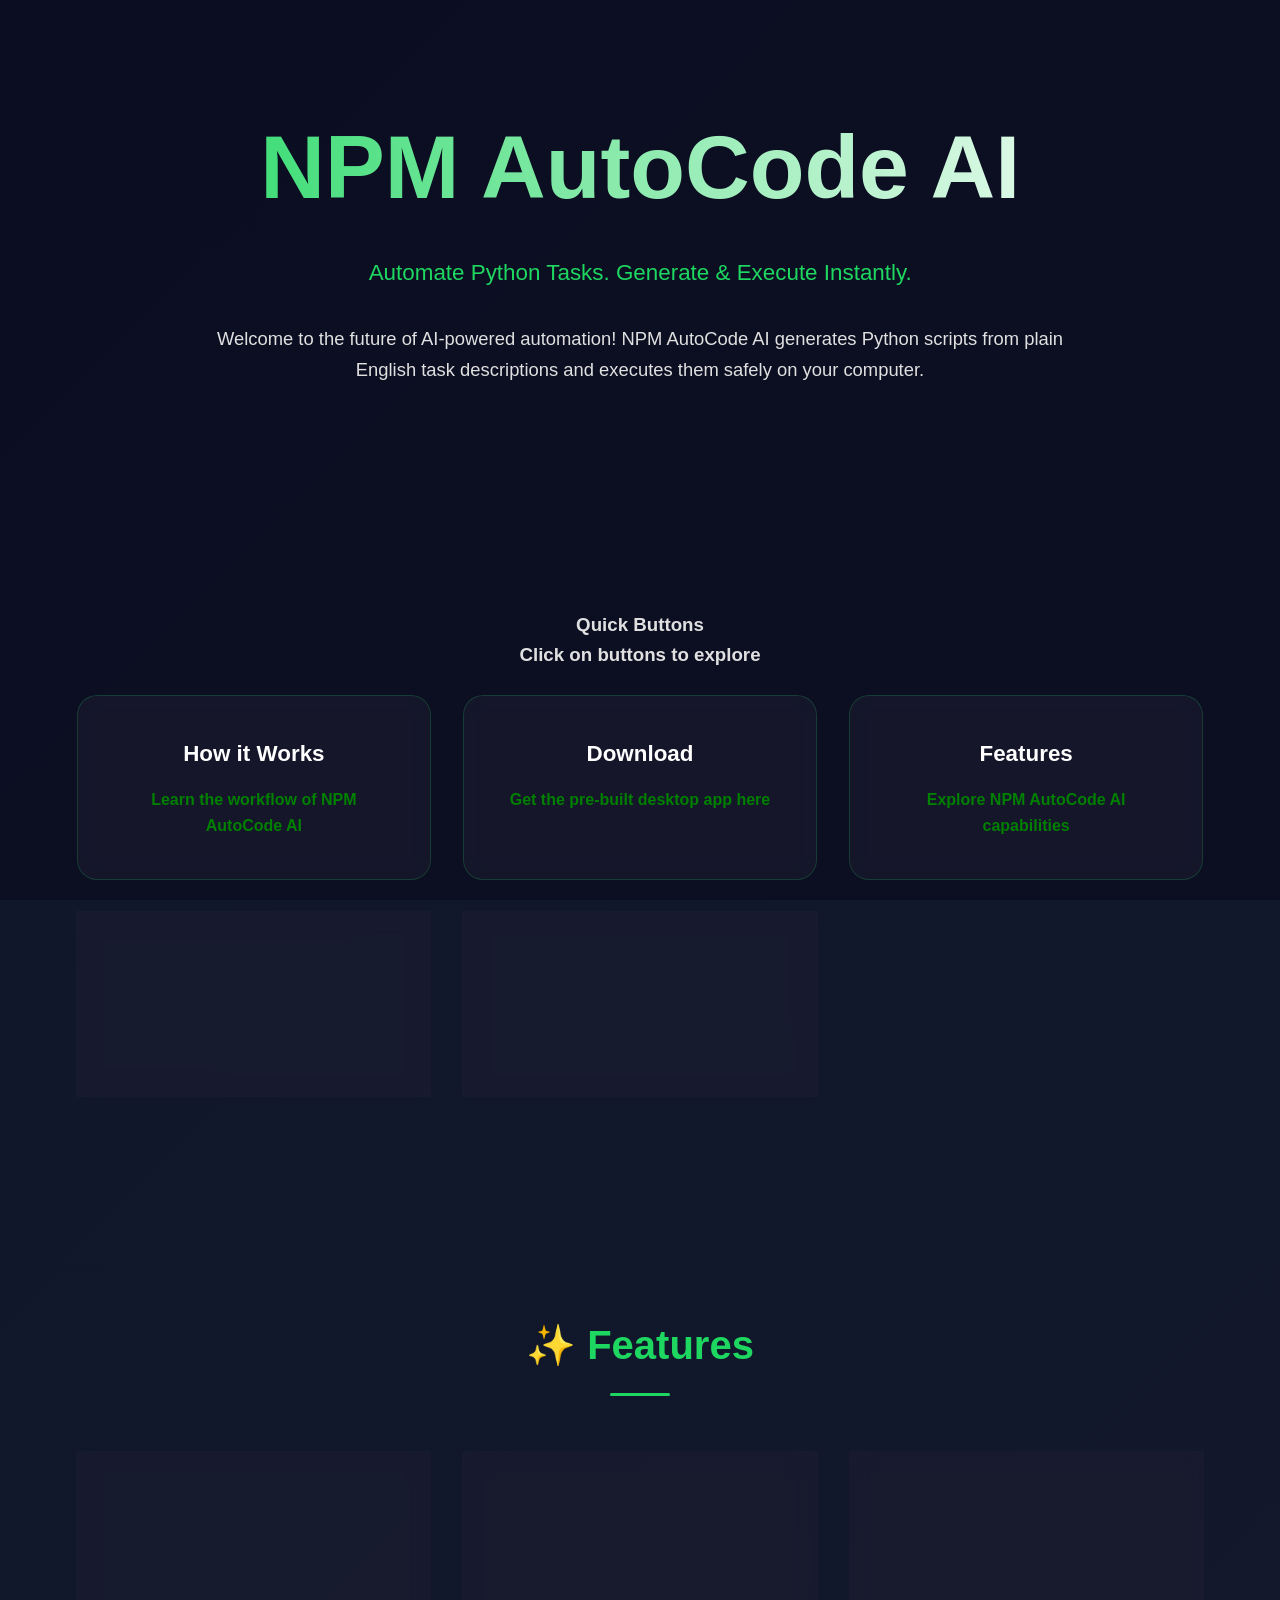
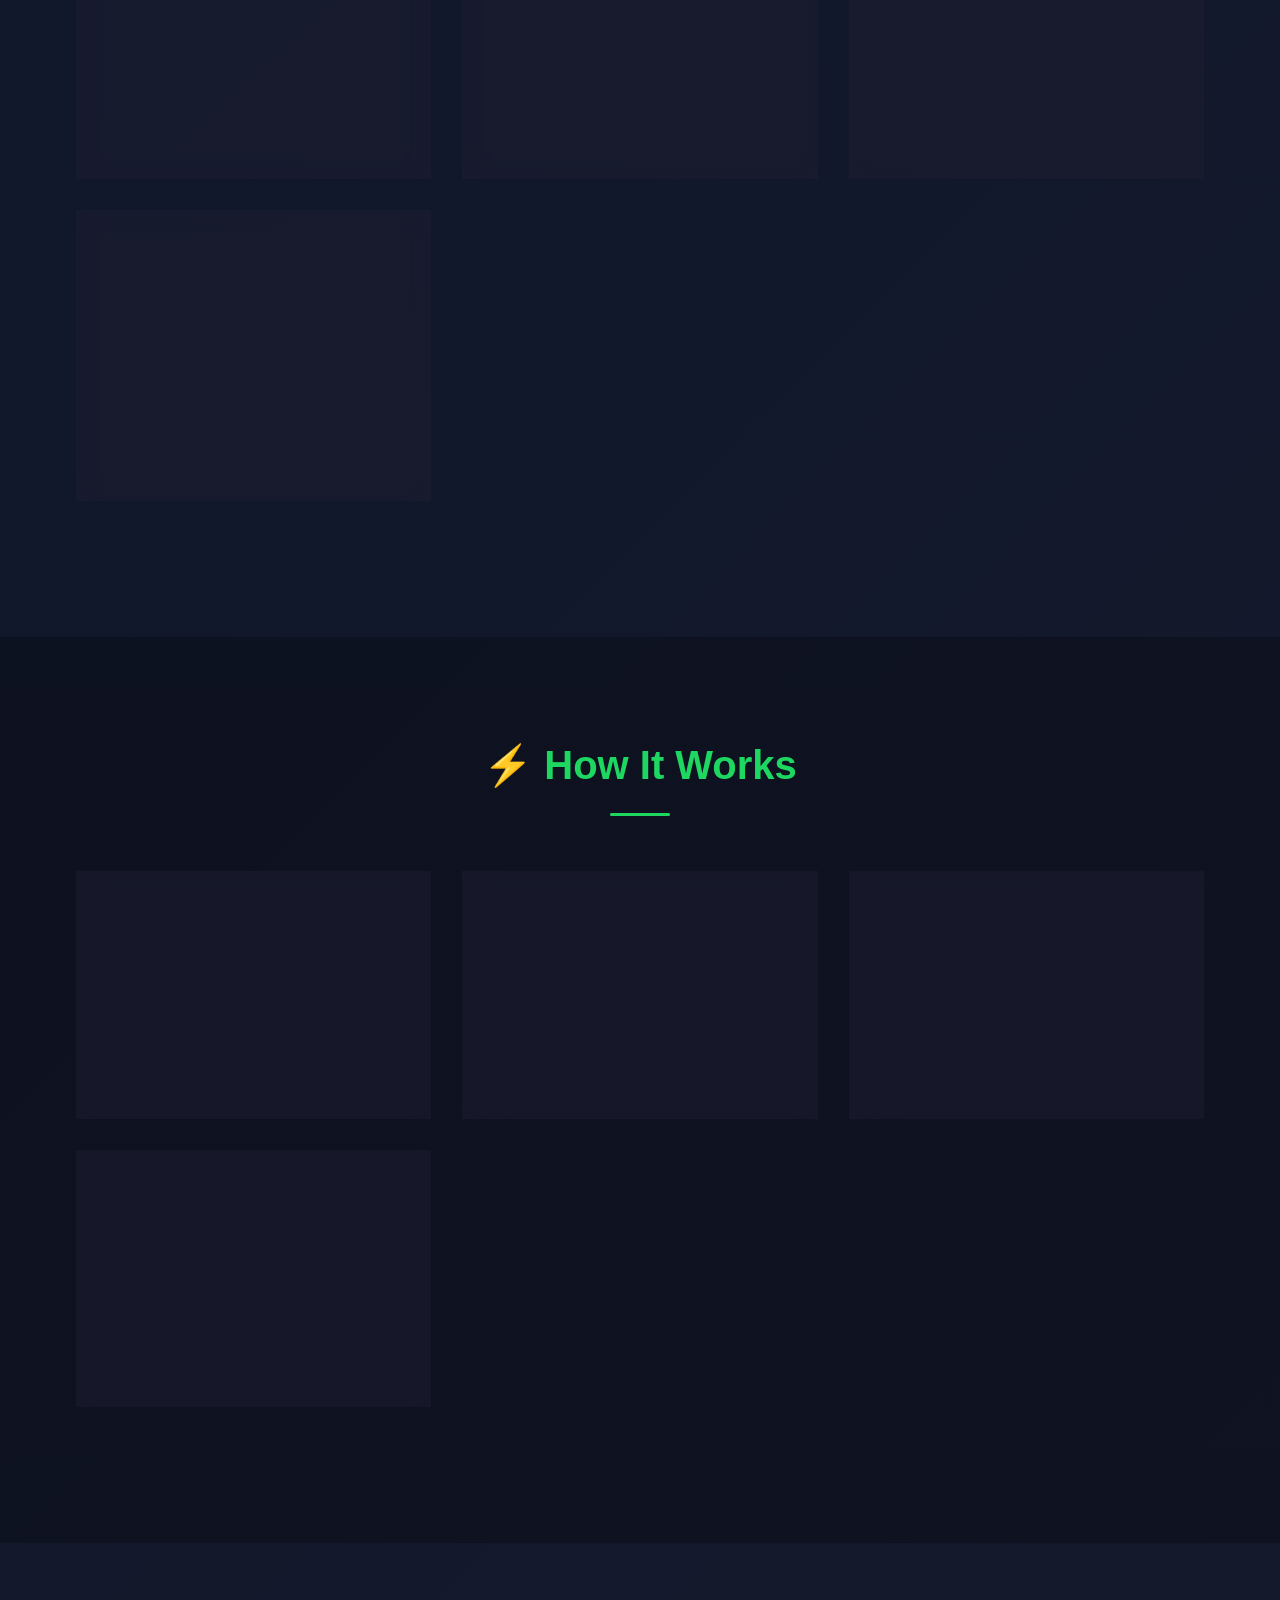
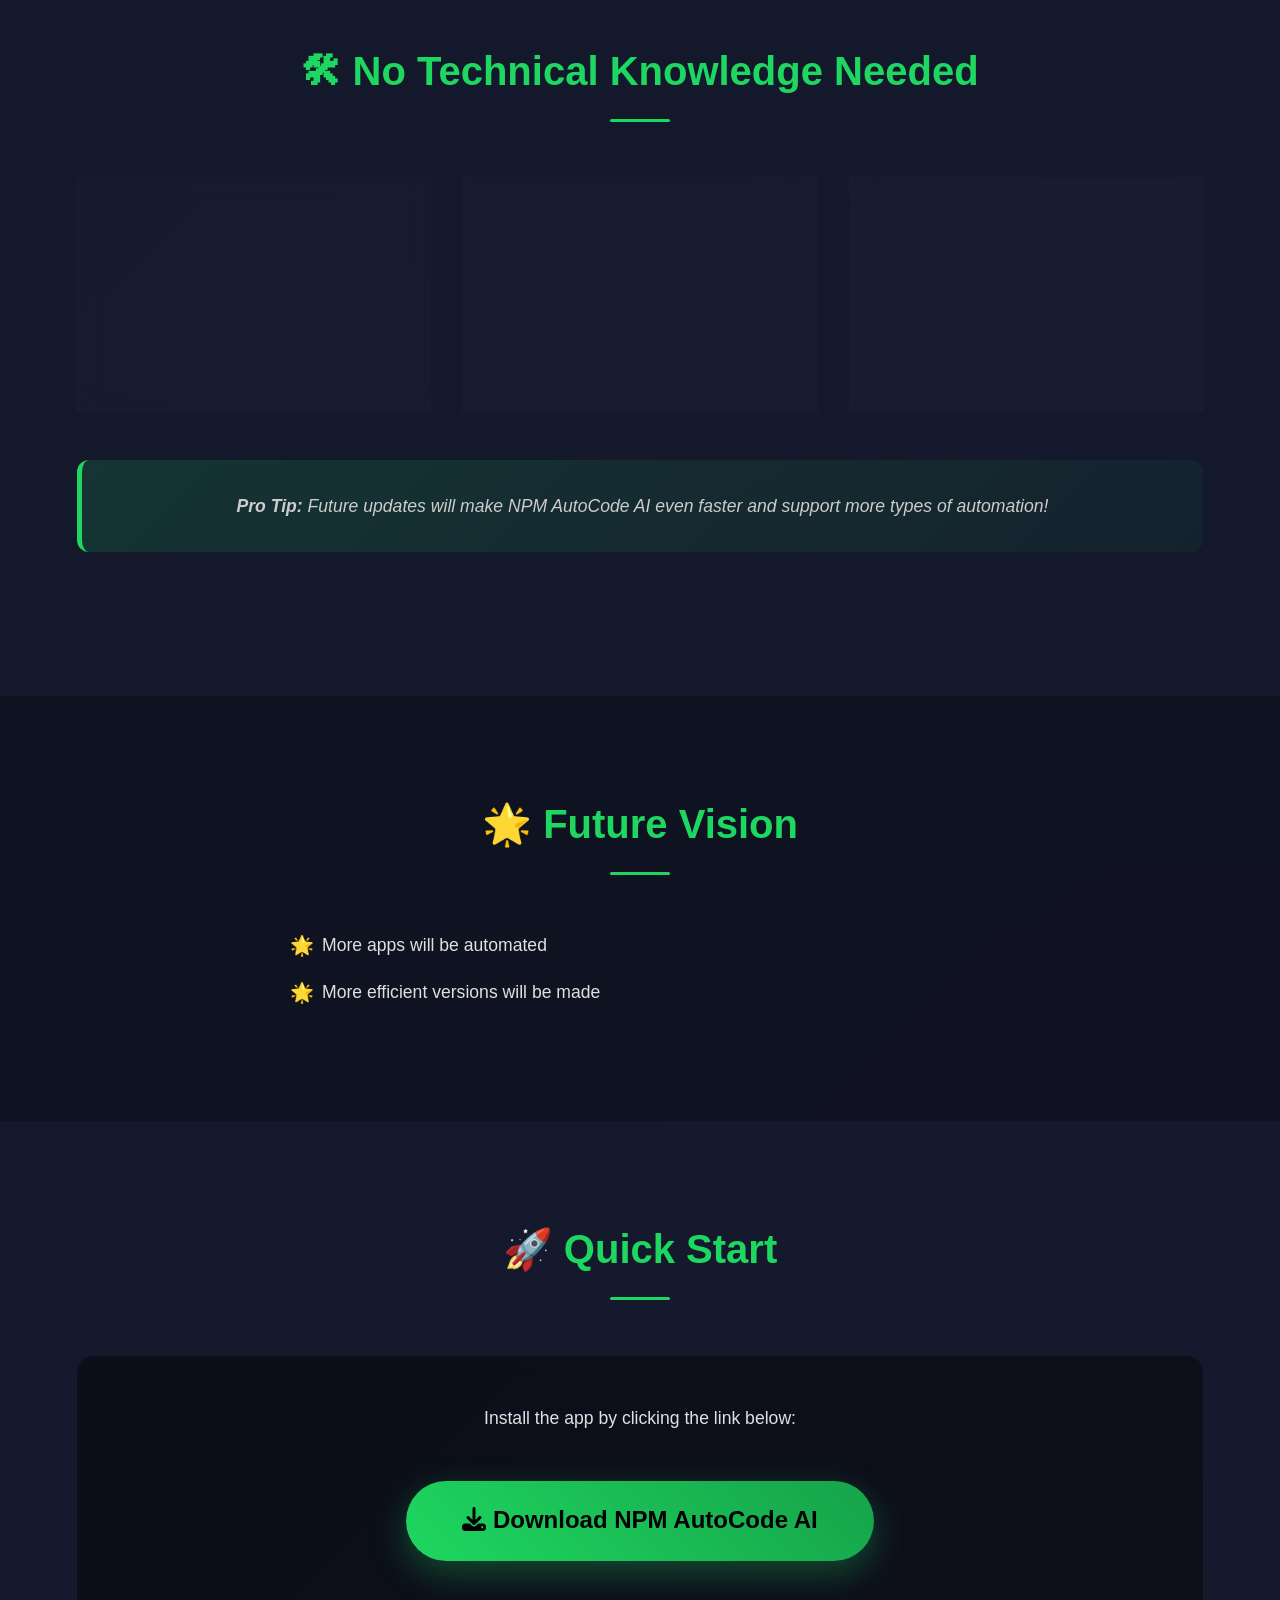
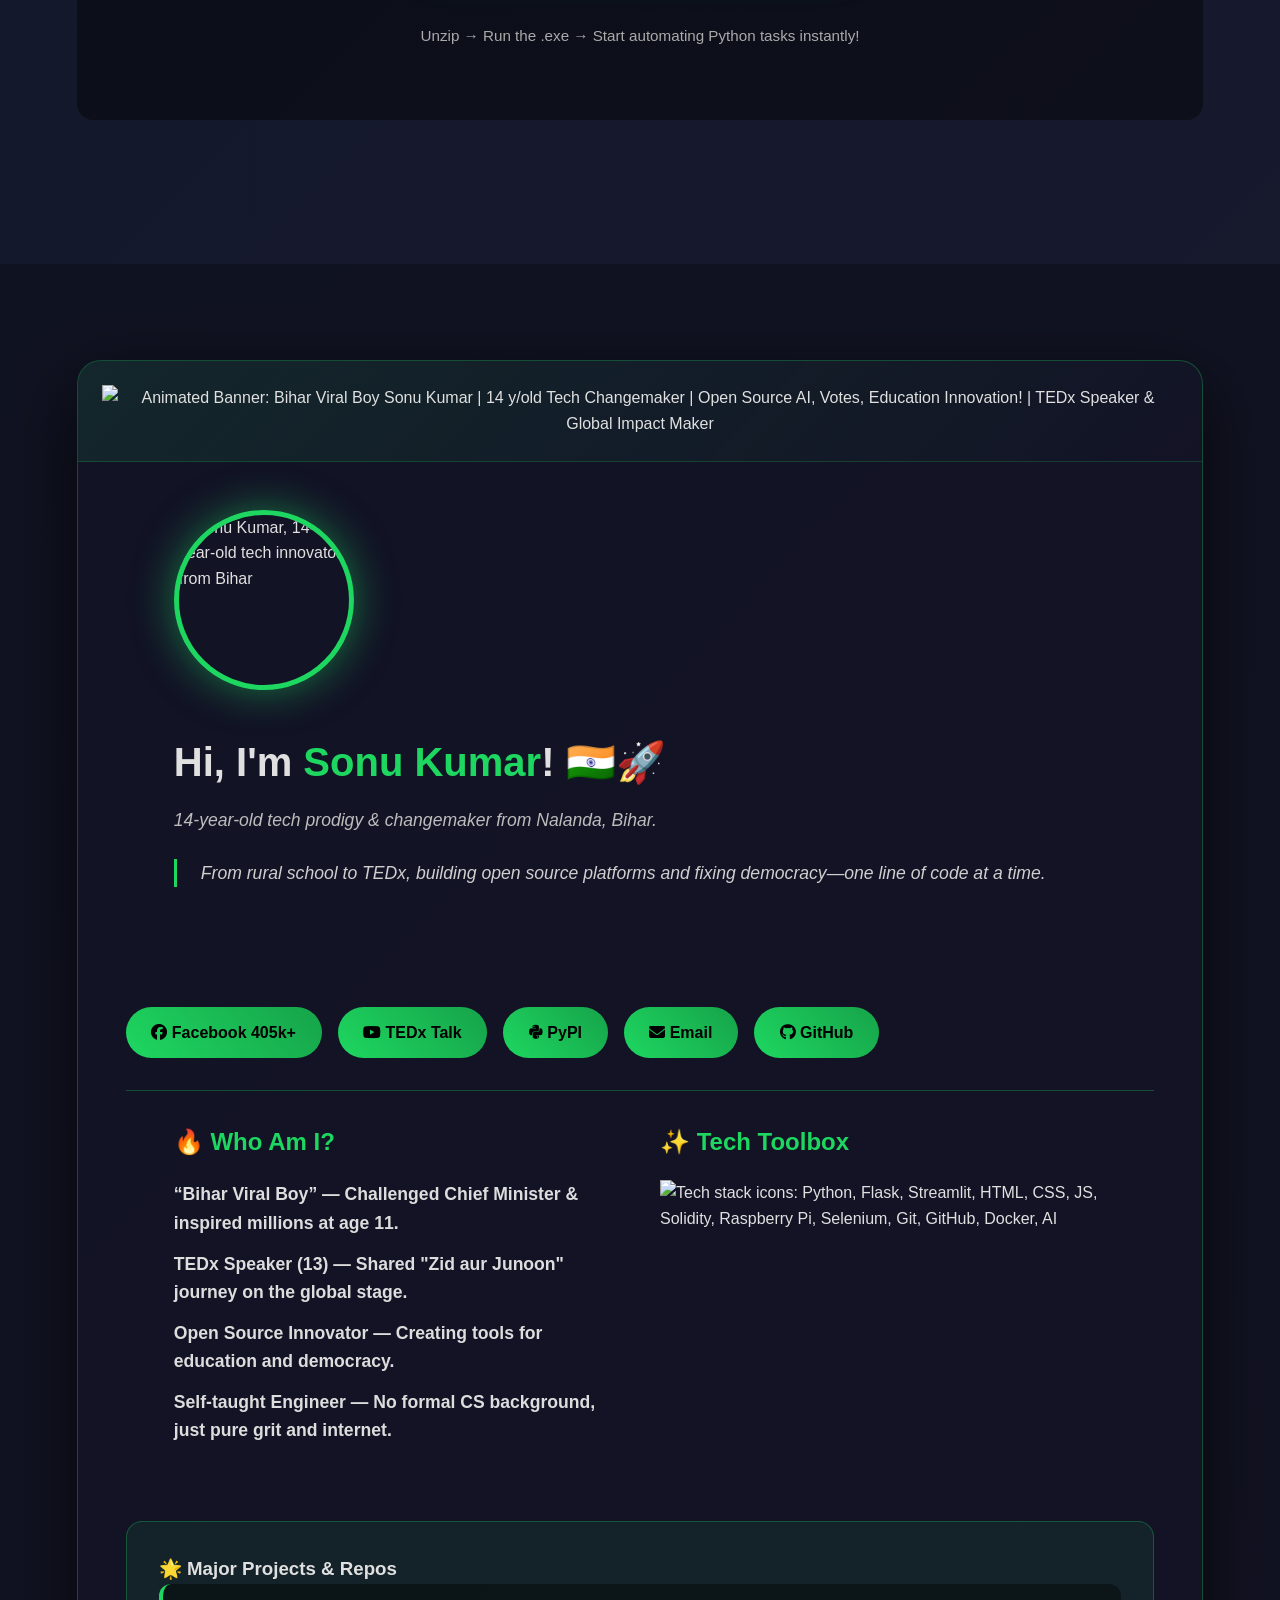
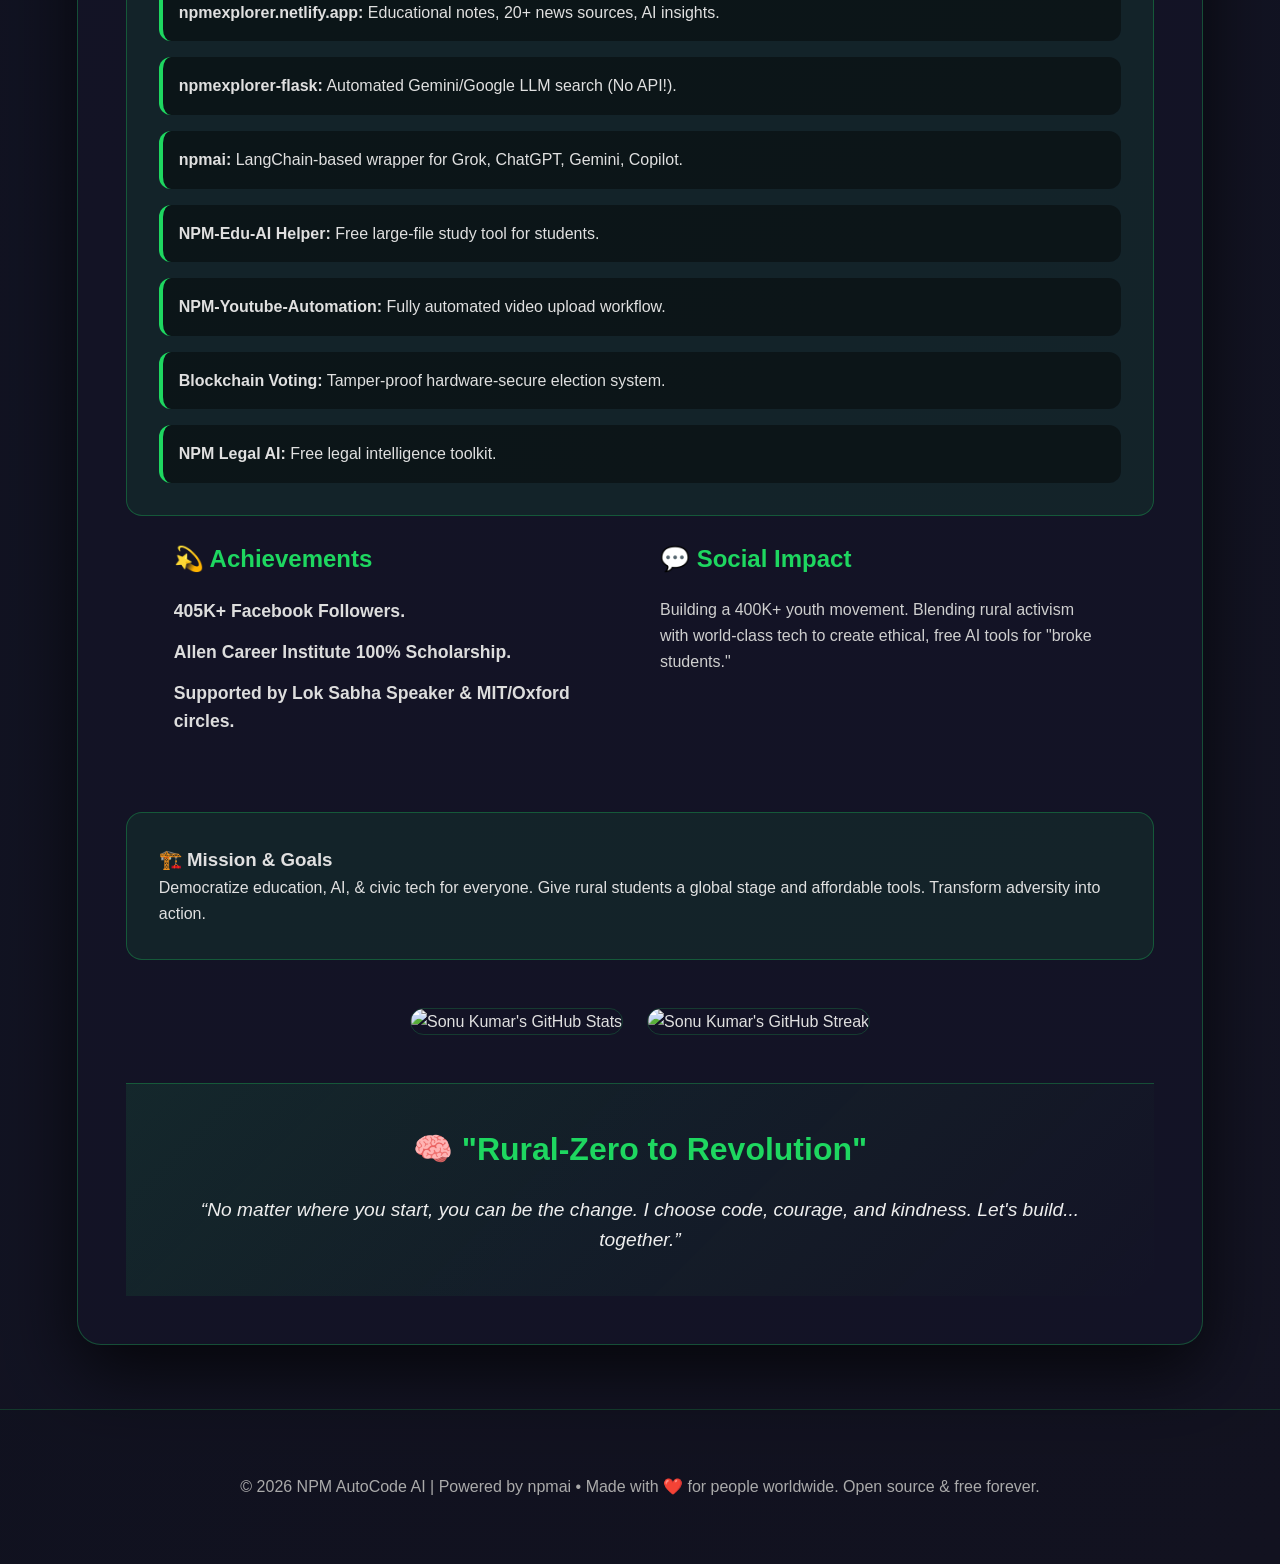
==== Docs/templates/NPM_AutoCode_AI.html @ e38049e7 "Create NPM_AutoCode_AI.html" ====
<!DOCTYPE html>
<html lang="en">
<head>
  <meta charset="UTF-8" />
  <meta name="viewport" content="width=device-width, initial-scale=1.0"/>
  <title>NPM AutoCode AI</title>
  <link rel="stylesheet" href="https://cdnjs.cloudflare.com/ajax/libs/font-awesome/6.5.0/css/all.min.css"/>
  <style>
    /* --- Same CSS as your previous file --- */
    * { margin:0; padding:0; box-sizing:border-box; }
    body {
      font-family: 'Poppins', 'Segoe UI', sans-serif;
      background: linear-gradient(135deg, #0f172a, #1a1a2e);
      color: #e0e0e0;
      min-height: 100vh;
      overflow-x: hidden;
      line-height: 1.6;
    }
    a { color:#1ed760; text-decoration:none; transition:0.3s; }
    a:hover { color:#ffffff; }

    #bg-video {
      position: fixed;
      inset: 0;
      width: 100%;
      height: 100%;
      object-fit: cover;
      z-index: -2;
    }
    #overlay {
      position: fixed;
      inset: 0;
      background: rgba(10, 10, 30, 0.65);
      z-index: -1;
    }
    .hero {
      padding: 6rem 6vw 5rem;
      text-align: center;
      position: relative;
    }
    .hero h1 {
      font-size: clamp(3rem, 7vw, 6rem);
      font-weight: 800;
      background: linear-gradient(90deg, #1ed760, #ffffff);
      -webkit-background-clip: text;
      -webkit-text-fill-color: transparent;
      animation: fadeInScale 1.2s ease forwards;
      margin-bottom: 1rem;
    }
    .motto { font-size: 1.4rem; color: #1ed760; font-weight: 500; animation: fadeInScale 1.5s ease forwards 0.2s; margin-bottom: 2rem; }
    .intro-text { font-size: 1.15rem; max-width: 900px; margin: 0 auto 3rem; text-align: center; line-height: 1.7; animation: fadeInScale 1.8s ease forwards 0.4s; opacity: 0; }
    @keyframes fadeInScale { from { opacity:0; transform:translateY(40px) scale(0.95); } to { opacity:1; transform:translateY(0) scale(1); } }
    section { padding: 6rem 6vw; }
    .alt-bg { background: rgba(0,0,0,0.25); }
    .section-title { text-align: center; font-size: 2.5rem; margin-bottom: 3.5rem; color: #1ed760; position: relative; }
    .section-title::after { content: ''; display: block; width: 60px; height: 3px; background: #1ed760; margin: 1rem auto; border-radius: 2px; }
    .features-grid, .steps-grid { display: grid; grid-template-columns: repeat(auto-fit, minmax(300px, 1fr)); gap: 2rem; margin-bottom: 2.5rem; }
    .card { background: rgba(30, 30, 50, 0.5); border: 1px solid rgba(30, 215, 96, 0.2); border-radius: 20px; padding: 2.5rem; transition: all 0.5s cubic-bezier(0.25, 0.46, 0.45, 0.94); backdrop-filter: blur(10px); position: relative; overflow: hidden; }
    .card::before { content: ''; position: absolute; top: 0; left: 0; right: 0; height: 4px; background: linear-gradient(90deg, transparent, #1ed760, transparent); transform: scaleX(0); transition: transform 0.5s ease; }
    .card:hover { transform: translateY(-15px) scale(1.02); box-shadow: 0 25px 60px rgba(30, 215, 96, 0.25); border-color: #1ed760; }
    .card:hover::before { transform: scaleX(1); }
    .card i { font-size: 3rem; color: #1ed760; margin-bottom: 1.2rem; display: block; }
    .card h3 { color: white; margin-bottom: 1rem; font-size: 1.4rem; }
    .card ul, .card ol { list-style: none; padding-left: 0; }
    .card li { margin-bottom: 0.8rem; position: relative; padding-left: 1.8rem; }
    .card li::before { content: "→"; position: absolute; left: 0; color: #1ed760; font-weight: bold; }
    .steps-grid .card ol { counter-reset: step-counter; }
    .steps-grid .card li { counter-increment: step-counter; }
    .steps-grid .card li::before { content: counter(step-counter) ". "; background: #1ed760; color: #000; width: 2rem; height: 2rem; border-radius: 50%; display: flex; align-items: center; justify-content: center; font-weight: bold; margin-right: 0.5rem; position: absolute; left: -0.5rem; }
    .pro-tip { background: linear-gradient(135deg, rgba(30, 215, 96, 0.15), rgba(30, 215, 96, 0.05)); border-left: 5px solid #1ed760; padding: 2rem; margin: 3rem 0; font-style: italic; border-radius: 12px; text-align: center; font-size: 1.1rem; }
    .future-vision { text-align: center; max-width: 1000px; margin: 0 auto; }
    .future-vision ul { list-style: none; padding: 0; text-align: left; max-width: 700px; margin: 0 auto; }
    .future-vision li { margin-bottom: 1.2rem; padding-left: 2rem; position: relative; font-size: 1.1rem; }
    .future-vision li::before { content: "🌟"; position: absolute; left: 0; font-size: 1.2rem; }
    .quick-start { background: rgba(0,0,0,0.4); border-radius: 16px; padding: 3rem; margin: 3rem 0; text-align: center; }
    .quick-start code { background: #1a1a1a; color: #1ed760; padding: 1.5rem; border-radius: 12px; display: block; overflow-x: auto; font-family: 'Courier New', monospace; margin: 2rem auto; max-width: 800px; text-align: left; border-left: 4px solid #1ed760; }
    .quick-start p { font-size: 1.1rem; margin-bottom: 1.5rem; }
    .download-cta { text-align: center; margin: 5rem 0; padding: 4rem 2rem; background: linear-gradient(135deg, rgba(30, 215, 96, 0.1), rgba(30, 215, 96, 0.05)); border-radius: 20px; border: 2px dashed #1ed760; }
    .big-btn { display: inline-block; background: linear-gradient(45deg, #1ed760, #16a34a); color: #000; font-size: 1.5rem; font-weight: bold; padding: 1.3rem 3.5rem; border-radius: 50px; transition: all 0.4s ease; box-shadow: 0 12px 35px rgba(30, 215, 96, 0.3); margin: 1.5rem 0; position: relative; overflow: hidden; }
    .big-btn::before { content: ''; position: absolute; top: 0; left: -100%; width: 100%; height: 100%; background: linear-gradient(90deg, transparent, rgba(255,255,255,0.3), transparent); transition: left 0.5s; }
    .big-btn:hover::before { left: 100%; }
    .big-btn:hover { transform: translateY(-3px) scale(1.05); box-shadow: 0 18px 45px rgba(30, 215, 96, 0.4); }
    .profile-section { padding: 6rem 6vw 4rem; }
    .profile-container { max-width: 1200px; margin: 0 auto; background: rgba(20, 20, 40, 0.6); border: 1px solid rgba(30, 215, 96, 0.3); border-radius: 24px; overflow: hidden; box-shadow: 0 25px 70px rgba(0,0,0,0.7); transition: all 0.4s ease; }
    .profile-container:hover { border-color: #1ed760; transform: translateY(-5px); }
    .profile-banner { background: linear-gradient(135deg, rgba(30, 215, 96, 0.1), transparent); padding: 1.5rem; text-align: center; border-bottom: 1px solid rgba(30, 215, 96, 0.2); }
    .profile-header { display: flex; align-items: flex-start; gap: 2.5rem; padding: 3rem; flex-wrap: wrap; }
    .profile-img { width: 180px; height: 180px; border-radius: 50%; object-fit: cover; border: 5px solid #1ed760; box-shadow: 0 0 40px rgba(30,215,96,0.5); flex-shrink: 0; animation: float 3s ease-in-out infinite; }
    @keyframes float { 0%, 100% { transform: translateY(0); } 50% { transform: translateY(-10px); } }
    .profile-intro h2 { font-size: 2.5rem; margin-bottom: 0.8rem; }
    .highlight { color: #1ed760; }
    .tagline { color:#bdbdbd; font-style:italic; margin-bottom:1rem; font-size: 1.1rem; }
    .social-badges { display: flex; gap: 1rem; flex-wrap: wrap; margin: 2rem 0; }
    .social-badges a { background: linear-gradient(45deg, #1ed760, #16a34a); color: #000; padding: 0.8rem 1.6rem; border-radius: 50px; font-weight: 600; font-size: 1rem; transition: transform 0.3s; }
    .social-badges a:hover { transform: scale(1.05); }
    .divider { border:0; border-top:1px solid rgba(30,215,96,0.3); margin:2rem 0; }
    .profile-details { display: grid; grid-template-columns: repeat(auto-fit, minmax(350px, 1fr)); gap: 2.5rem; padding: 0 3rem 2.5rem; }
    .detail-box h3 { color: #1ed760; margin-bottom: 1.2rem; font-size: 1.5rem; }
    .detail-box h4 { font-size: 1.1rem; color: #ddd; margin-bottom: 0.8rem; font-weight: 600; }
    .detail-box p { color: #cfcfcf; margin-bottom: 1.2rem; }
    .full-width-box { grid-column: 1 / -1; background: rgba(30, 215, 96, 0.08); padding: 2rem; border-radius: 16px; margin: 1.5rem 0; border: 1px solid rgba(30, 215, 96, 0.3); }
    .repo-list { display: grid; gap: 1rem; }
    .repo-item { padding: 1rem; background: rgba(0,0,0,0.4); border-radius: 12px; font-size: 1rem; border-left: 4px solid #1ed760; transition: background 0.3s; }
    .repo-item:hover { background: rgba(30, 215, 96, 0.1); }
    .stats-container { display: flex; gap: 1.5rem; flex-wrap: wrap; justify-content: center; margin: 3rem 0; }
    .stats-container img { max-width: 48%; height: auto; border-radius: 16px; border: 1px solid rgba(30, 215, 96, 0.2); }
    .mantra-box { text-align: center; padding: 2.5rem; border-top: 1px solid rgba(30, 215, 96, 0.3); background: linear-gradient(135deg, rgba(30, 215, 96, 0.1), transparent); }
    .mantra-box h2 { color: #1ed760; margin-bottom: 1.2rem; font-size: 2rem; }
    .mantra-box p { font-size: 1.2rem; color: #eee; font-style: italic; max-width: 900px; margin: 0 auto; line-height: 1.6; }
    blockquote { font-style: italic; color: #ccc; border-left: 4px solid #1ed760; padding-left: 2rem; margin: 2.5rem 0; font-size: 1.1rem; }
    footer { text-align: center; padding: 4rem 1rem; color: #aaa; font-size: 1rem; border-top: 1px solid rgba(30, 215, 96, 0.2); background: rgba(0,0,0,0.3); }
    @media (max-width: 900px) { section { padding: 4rem 4vw; } .profile-details { grid-template-columns: 1fr; } .profile-header { justify-content: center; text-align: center; flex-direction: column; } .stats-container img { max-width: 100%; } .features-grid, .steps-grid { grid-template-columns: 1fr; } }
    @media (max-width: 600px) { .hero { padding: 4rem 3vw 3rem; } .quick-start { padding: 2rem 1rem; } .profile-header { padding: 2rem 1rem; } }
  </style>
</head>
<body>

  <!-- Background Video -->
  <video autoplay muted loop playsinline id="bg-video" aria-hidden="true">
    <source src="https://npmexplorer.netlify.app/NPM%20ai%20backgrond%20video.mp4" type="video/mp4">
  </video>
  <div id="overlay" aria-hidden="true"></div>

  <!-- Hero -->
  <section class="hero" style="margin-bottom:0px;">
    <h1>NPM AutoCode AI</h1>
    <div class="motto">Automate Python Tasks. Generate & Execute Instantly.</div>
    <p class="intro-text">Welcome to the future of AI-powered automation! NPM AutoCode AI generates Python scripts from plain English task descriptions and executes them safely on your computer.</p>
  </section>

  <section class="hero" style="margin-top:0px; margin-bottom:0px;">
   <h3 style="margin-bottom:25px;">Quick Buttons <p> Click on buttons to explore</p></h3>
   <div class="features-grid">
    <div class="card">
    <a href="#How"><h3>How it Works</h3></a>
    <h4 style="color:green;">Learn the workflow of NPM AutoCode AI</h4>
    </div>
    <div class="card">
    <a href="#Download"><h3>Download</h3></a>
    <h4 style="color:green;">Get the pre-built desktop app here</h4>
    </div>
    <div class="card">
    <a href="#Features"><h3>Features</h3></a>
    <h4 style="color:green;">Explore NPM AutoCode AI capabilities</h4>
    </div>
    <div class="card">
    <a href="#Developer"><h3>Developer</h3></a>
    <h4 style="color:green;">About Sonu Kumar, the creator</h4>
    </div>
    <div class="card">
    <a href="#Knowledge"><h3>Knowledge<h3></a>
    <h4 style="color:green;">Understand project overview and technical details</h4>
    </div>
  </section>

  <!-- Features -->
  <section>
    <div id="Features">
    <h2 class="section-title">✨ Features</h2>
    <div class="features-grid">
      <div class="card">
        <i class="fas fa-brain"></i>
        <h3>Natural Language Code Generation</h3>
        <ul>
          <li>Describe your task in plain English and get ready-to-run Python scripts.</li>
        </ul>
      </div>
      <div class="card">
        <i class="fas fa-shield"></i>
        <h3>Safe Code Execution</h3>
        <ul>
          <li>Runs generated scripts in an isolated local environment for safety.</li>
        </ul>
      </div>
      <div class="card">
        <i class="fas fa-spinner"></i>
        <h3>Real-Time Logs & Progress</h3>
        <ul>
          <li>Step-by-step execution updates and visual progress bar.</li>
        </ul>
      </div>
      <div class="card">
        <i class="fas fa-cogs"></i>
        <h3>Custom AI Backend</h3>
        <ul>
          <li>Powered by NPMAI ecosystem and Ollama-wrapped LLMs, no local AI setup needed.</li>
        </ul>
      </div>
    </div>
    </div>
  </section>

  <!-- How It Works -->
  <section class="alt-bg">
    <div id="How">
    <h2 class="section-title">⚡ How It Works</h2>
    <div class="features-grid steps-grid">
      <div class="card">
        <h3>1. Describe your task in natural language.</h3>
        <p>Type what you want automated using plain English in the GUI input field.</p>
      </div>
      <div class="card">
        <h3>2. AI generates Python code automatically.</h3>
        <p>NPMAI analyzes your description and returns clean, ready-to-run Python scripts.</p>
      </div>
      <div class="card">
        <h3>3. Execute code safely on your local machine.</h3>
        <p>The code runs in an isolated namespace while logging progress in real-time.</p>
      </div>
      <div class="card">
        <h3>4. Monitor and reuse code modules as needed.</h3>
        <p>Generated scripts can be reused or customized for other tasks.</p>
      </div>
    </div>
    </div>
  </section>

  <!-- No Technical Knowledge Needed -->
  <section>
    <div id="Knowledge">
    <h2 class="section-title">🛠 No Technical Knowledge Needed</h2>
    <div class="features-grid">
      <div class="card">
        <h3>Simple GUI Interface</h3>
        <ul>
          <li>One-click automation without coding experience.</li>
        </ul>
      </div>
      <div class="card">
        <h3>Fully Automated Execution</h3>
        <ul>
          <li>Describe tasks and watch them execute instantly.</li>
        </ul>
      </div>
      <div class="card">
        <h3>Integrated AI Backend</h3>
        <ul>
          <li>No manual LLM setup — everything handled internally.</li>
        </ul>
      </div>
    </div>
    <blockquote class="pro-tip">
      <strong>Pro Tip:</strong> Future updates will make NPM AutoCode AI even faster and support more types of automation!
    </blockquote>
   </div>
  </section>

  <!-- Future Vision -->
  <section class="alt-bg">
   <div id="Future">
    <h2 class="section-title">🌟 Future Vision</h2>
    <div class="future-vision">
      <ul>
        <li>More apps will be automated</li>
        <li>More efficient versions will be made</li>
      </ul>
    </div>
    </div>
  </section>

  <!-- Quick Start -->
  <section>
   <div id="Download">
    <h2 class="section-title">🚀 Quick Start</h2>
    <div class="quick-start">
      <p>Install the app by clicking the link below:</p>
      <a href="https://github.com/sonuramashishnpm/NPM-AutoCode-AI/releases/download/v2.0/NPM_AutoCode_AI.zip" class="big-btn" download>
        <i class="fas fa-download"></i> Download NPM AutoCode AI
      </a>
      <p style="margin-top:2rem; color:#aaa; font-size:0.95rem;">
        Unzip → Run the .exe → Start automating Python tasks instantly!
      </p>
    </div>
   </div>
  </section>

  <!-- Profile Section: Keep Same as Original -->
  <section class="profile-section alt-bg">
    <div id="Developer">
          <div class="profile-container">
      <div class="profile-banner">
        <img src="https://readme-typing-svg.herokuapp.com?font=Fira+Code&size=25&duration=4000&pause=1000&color=FE278B&center=true&vCenter=true&width=700&lines=%F0%9F%87%A7%F0%9F%87%AE+Bihar+Viral+Boy+Sonu+Kumar+%E2%9C%A8;14+y%2Fold+Tech+Changemaker+%F0%9F%94%A5;Open+Source+AI%2C+Votes%2C+Education+Innovation!;TEDx+Speaker+%26+Global+Impact+Maker!" alt="Animated Banner: Bihar Viral Boy Sonu Kumar | 14 y/old Tech Changemaker | Open Source AI, Votes, Education Innovation! | TEDx Speaker & Global Impact Maker" loading="lazy">
      </div>
      <div style="padding: 0 3rem 3rem;">
        <div class="profile-header">
          <img src="https://i.ibb.co/rGJ6bGHc/Sonu2.jpg" alt="Sonu Kumar, 14-year-old tech innovator from Bihar" class="profile-img" loading="lazy">
          <div class="profile-intro">
            <h2>Hi, I'm <span class="highlight">Sonu Kumar</span>! 🇮🇳🚀</h2>
            <p class="tagline">14-year-old tech prodigy & changemaker from Nalanda, Bihar.</p>
            <blockquote style="color:#cfcfcf; border-left:3px solid #1ed760; padding-left:1.5rem; font-style:italic; margin-top:1.5rem;">
              From rural school to TEDx, building open source platforms and fixing democracy—one line of code at a time.
            </blockquote>
          </div>
        </div>

        <div class="social-badges">
          <a href="https://facebook.com/share/19dvhX1mH7/" target="_blank" rel="noopener"><i class="fab fa-facebook"></i> Facebook 405k+</a>
          <a href="https://youtu.be/qWTkKsegx9c" target="_blank" rel="noopener"><i class="fab fa-youtube"></i> TEDx Talk</a>
          <a href="https://pypi.org/project/npmai" target="_blank" rel="noopener"><i class="fab fa-python"></i> PyPI</a>
          <a href="mailto:sonu.kr.nalanda@gmail.com"><i class="fas fa-envelope"></i> Email</a>
          <a href="https://github.com/sonuramashishnpm" target="_blank" rel="noopener"><i class="fab fa-github"></i> GitHub</a>
        </div>

        <hr class="divider">

        <div class="profile-details">
          <div class="detail-box">
            <h3>🔥 Who Am I?</h3>
            <h4><strong>“Bihar Viral Boy”</strong> — Challenged Chief Minister & inspired millions at age 11.</h4>
            <h4><strong>TEDx Speaker (13)</strong> — Shared "Zid aur Junoon" journey on the global stage.</h4>
            <h4><strong>Open Source Innovator</strong> — Creating tools for education and democracy.</h4>
            <h4><strong>Self-taught Engineer</strong> — No formal CS background, just pure grit and internet.</h4>
          </div>

          <div class="detail-box">
            <h3>✨ Tech Toolbox</h3>
            <img src="https://skillicons.dev/icons?i=python,flask,streamlit,html,css,js,solidity,raspberrypi,selenium,git,github,docker,ai" alt="Tech stack icons: Python, Flask, Streamlit, HTML, CSS, JS, Solidity, Raspberry Pi, Selenium, Git, GitHub, Docker, AI" loading="lazy" />
          </div>
        </div>

        <div class="full-width-box">
          <h3>🌟 Major Projects & Repos</h3>
          <div class="repo-list">
            <div class="repo-item"><strong>npmexplorer.netlify.app:</strong> Educational notes, 20+ news sources, AI insights.</div>
            <div class="repo-item"><strong>npmexplorer-flask:</strong> Automated Gemini/Google LLM search (No API!).</div>
            <div class="repo-item"><strong>npmai:</strong> LangChain-based wrapper for Grok, ChatGPT, Gemini, Copilot.</div>
            <div class="repo-item"><strong>NPM-Edu-AI Helper:</strong> Free large-file study tool for students.</div>
            <div class="repo-item"><strong>NPM-Youtube-Automation:</strong> Fully automated video upload workflow.</div>
            <div class="repo-item"><strong>Blockchain Voting:</strong> Tamper-proof hardware-secure election system.</div>
            <div class="repo-item"><strong>NPM Legal AI:</strong> Free legal intelligence toolkit.</div>
          </div>
        </div>

        <div class="profile-details">
          <div class="detail-box">
            <h3>💫 Achievements</h3>
            <h4>405K+ Facebook Followers.</h4>
            <h4>Allen Career Institute 100% Scholarship.</h4>
            <h4>Supported by Lok Sabha Speaker & MIT/Oxford circles.</h4>
          </div>
          <div class="detail-box">
            <h3>💬 Social Impact</h3>
            <p>Building a 400K+ youth movement. Blending rural activism with world-class tech to create ethical, free AI tools for "broke students."</p>
          </div>
        </div>

        <div class="full-width-box">
          <h3>🏗️ Mission & Goals</h3>
          <p>Democratize education, AI, & civic tech for everyone. Give rural students a global stage and affordable tools. Transform adversity into action.</p>
        </div>

        <div class="stats-container">
          <img src="https://github-readme-stats.vercel.app/api?username=sonuramashishnpm&show_icons=true&theme=radical" alt="Sonu Kumar's GitHub Stats" loading="lazy">
          <img src="https://github-readme-streak-stats.herokuapp.com/?user=sonuramashishnpm&theme=radical" alt="Sonu Kumar's GitHub Streak" loading="lazy">
        </div>

        <div class="mantra-box">
          <h2>🧠 "Rural-Zero to Revolution"</h2>
          <p>“No matter where you start, you can be the change. I choose code, courage, and kindness. Let's build... together.”</p>
        </div>
      </div>
    </div>
    </div>
  </section>

  <footer>
    <p>© 2026 NPM AutoCode AI | Powered by npmai • Made with ❤️ for people worldwide. Open source & free forever.</p>
  </footer>

</body>
</html>
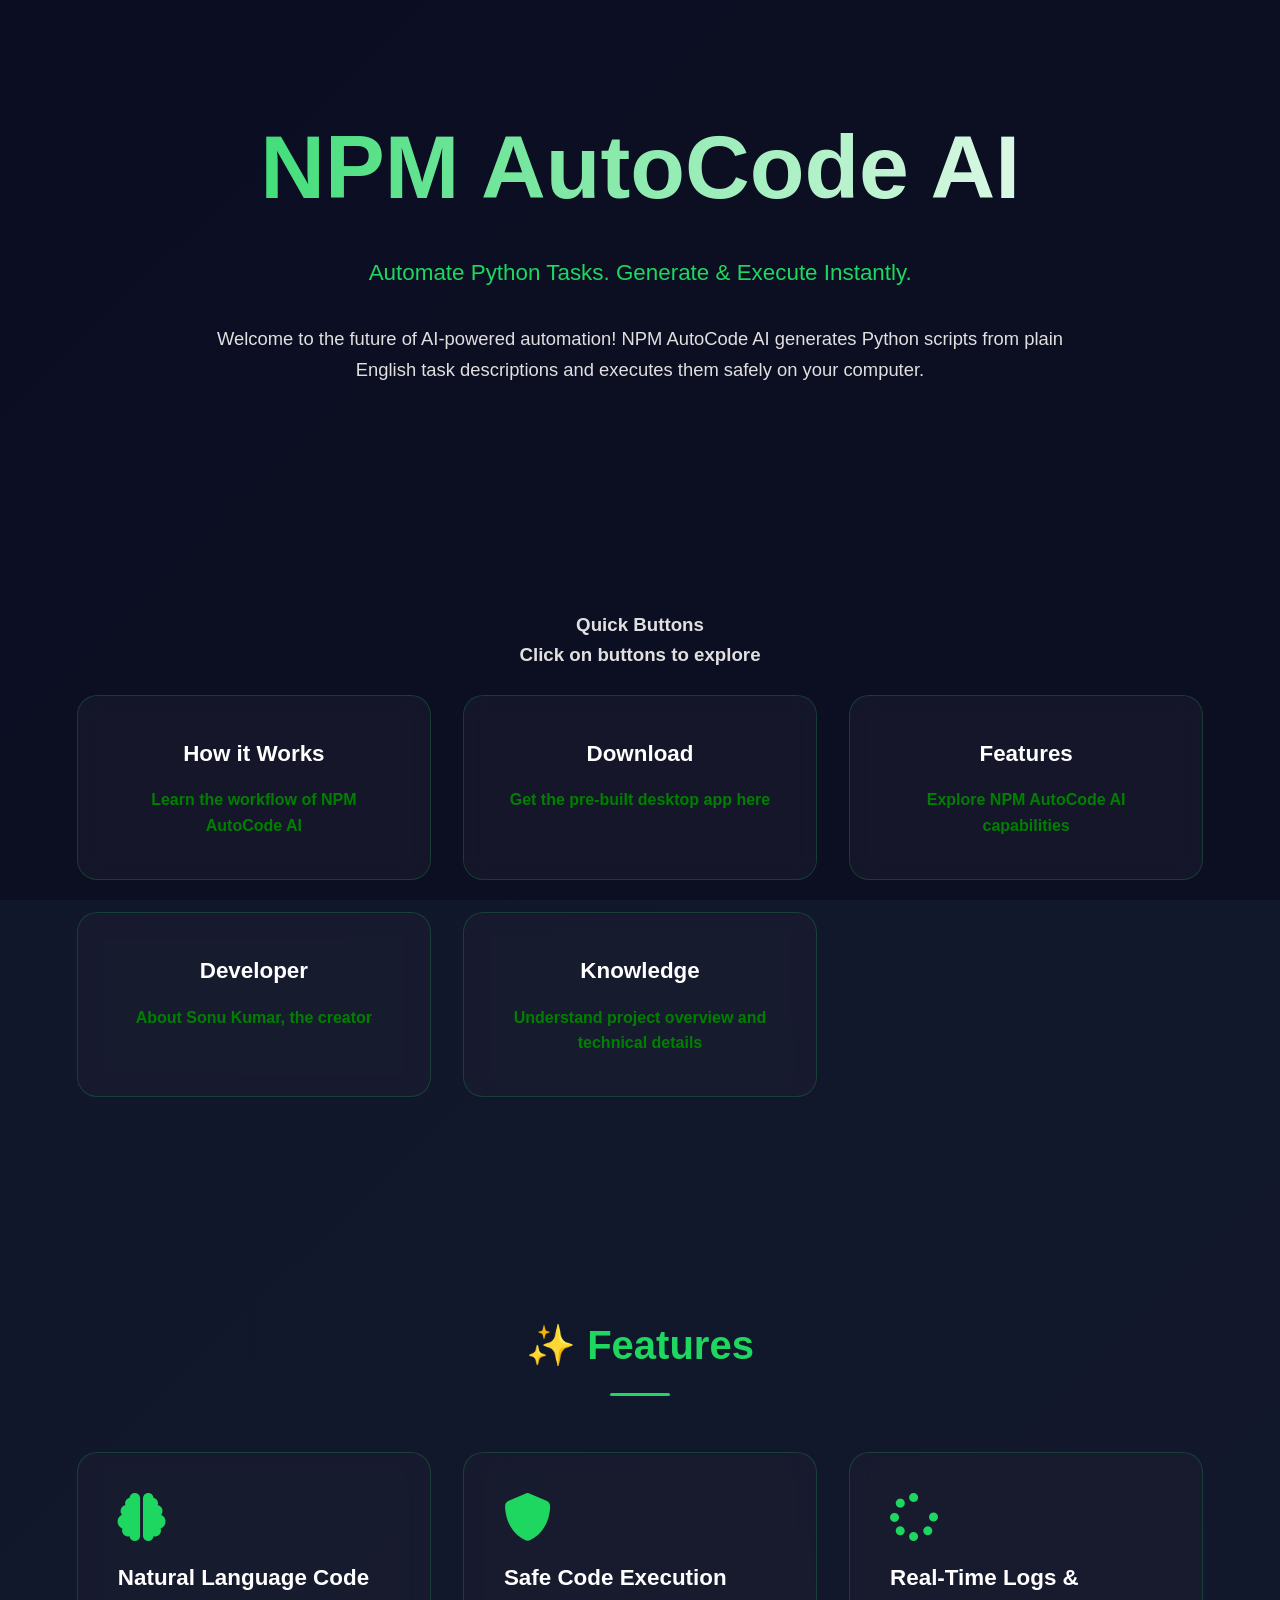
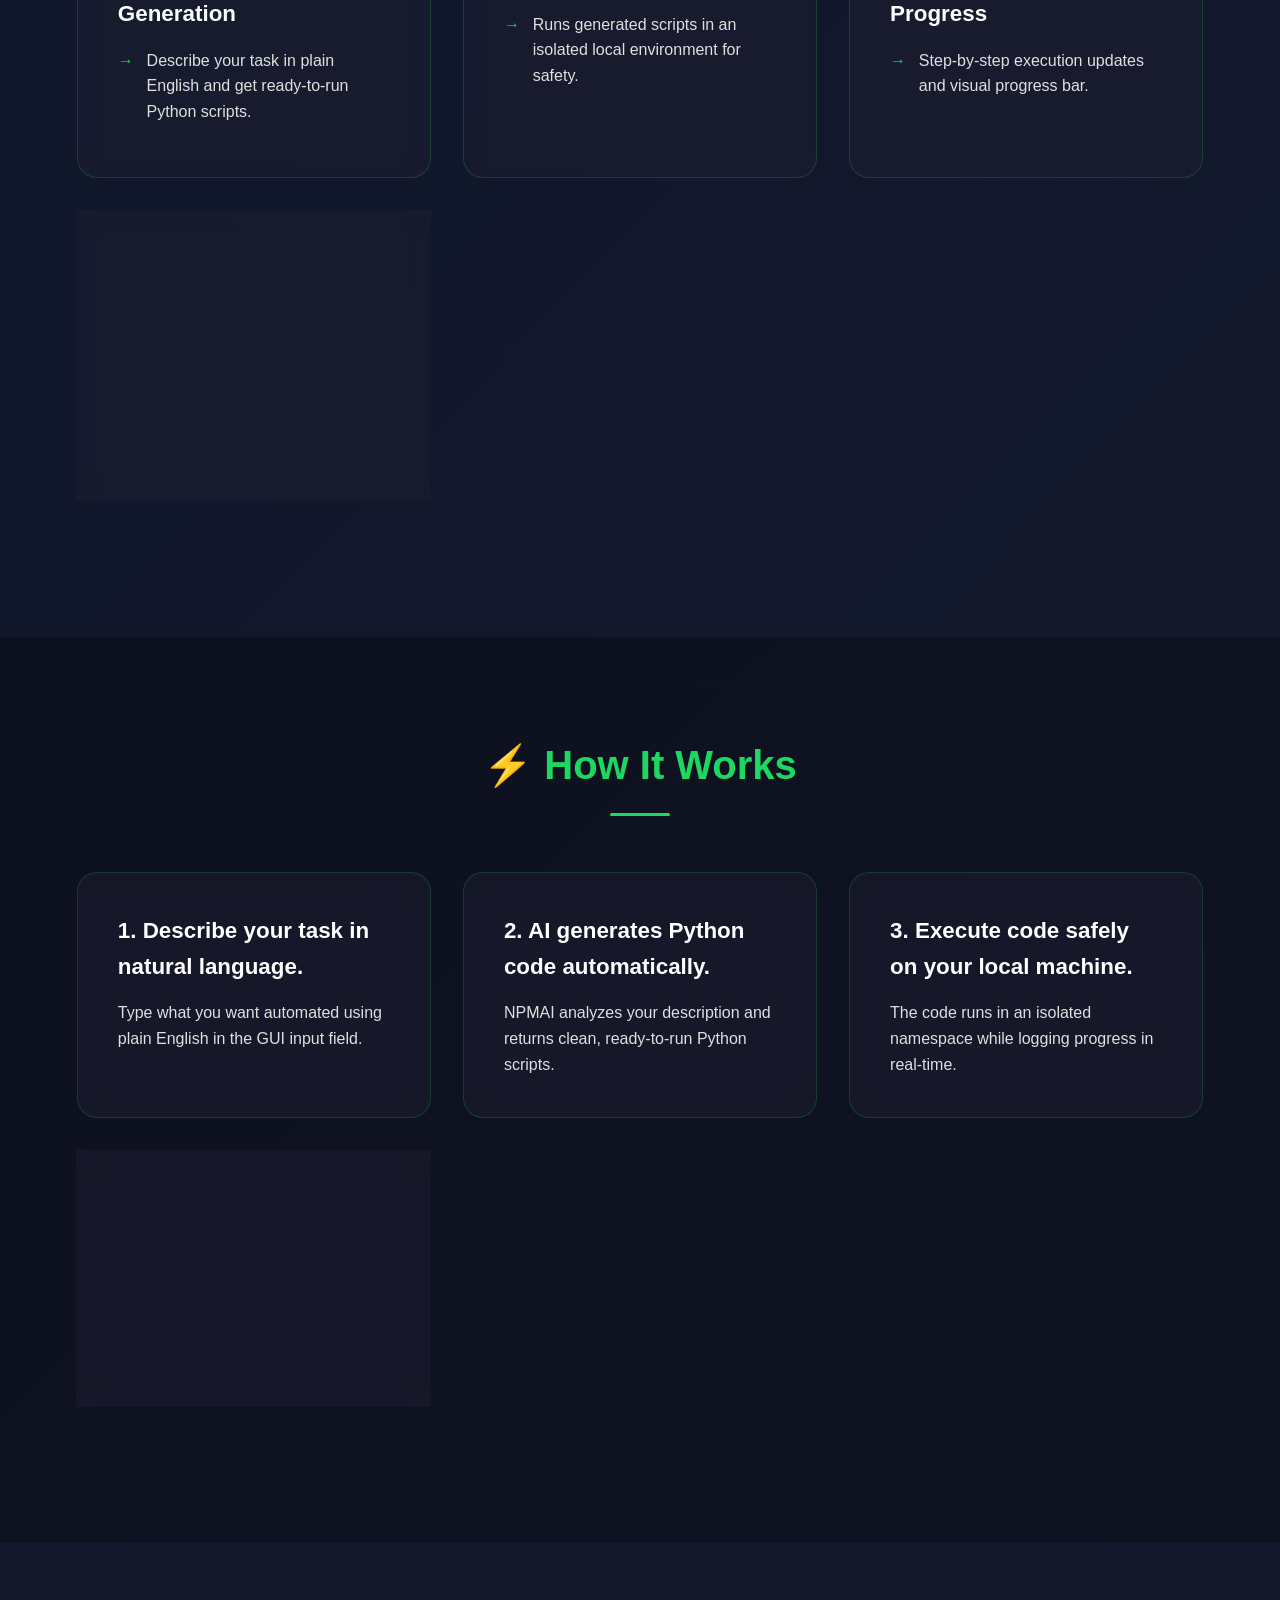
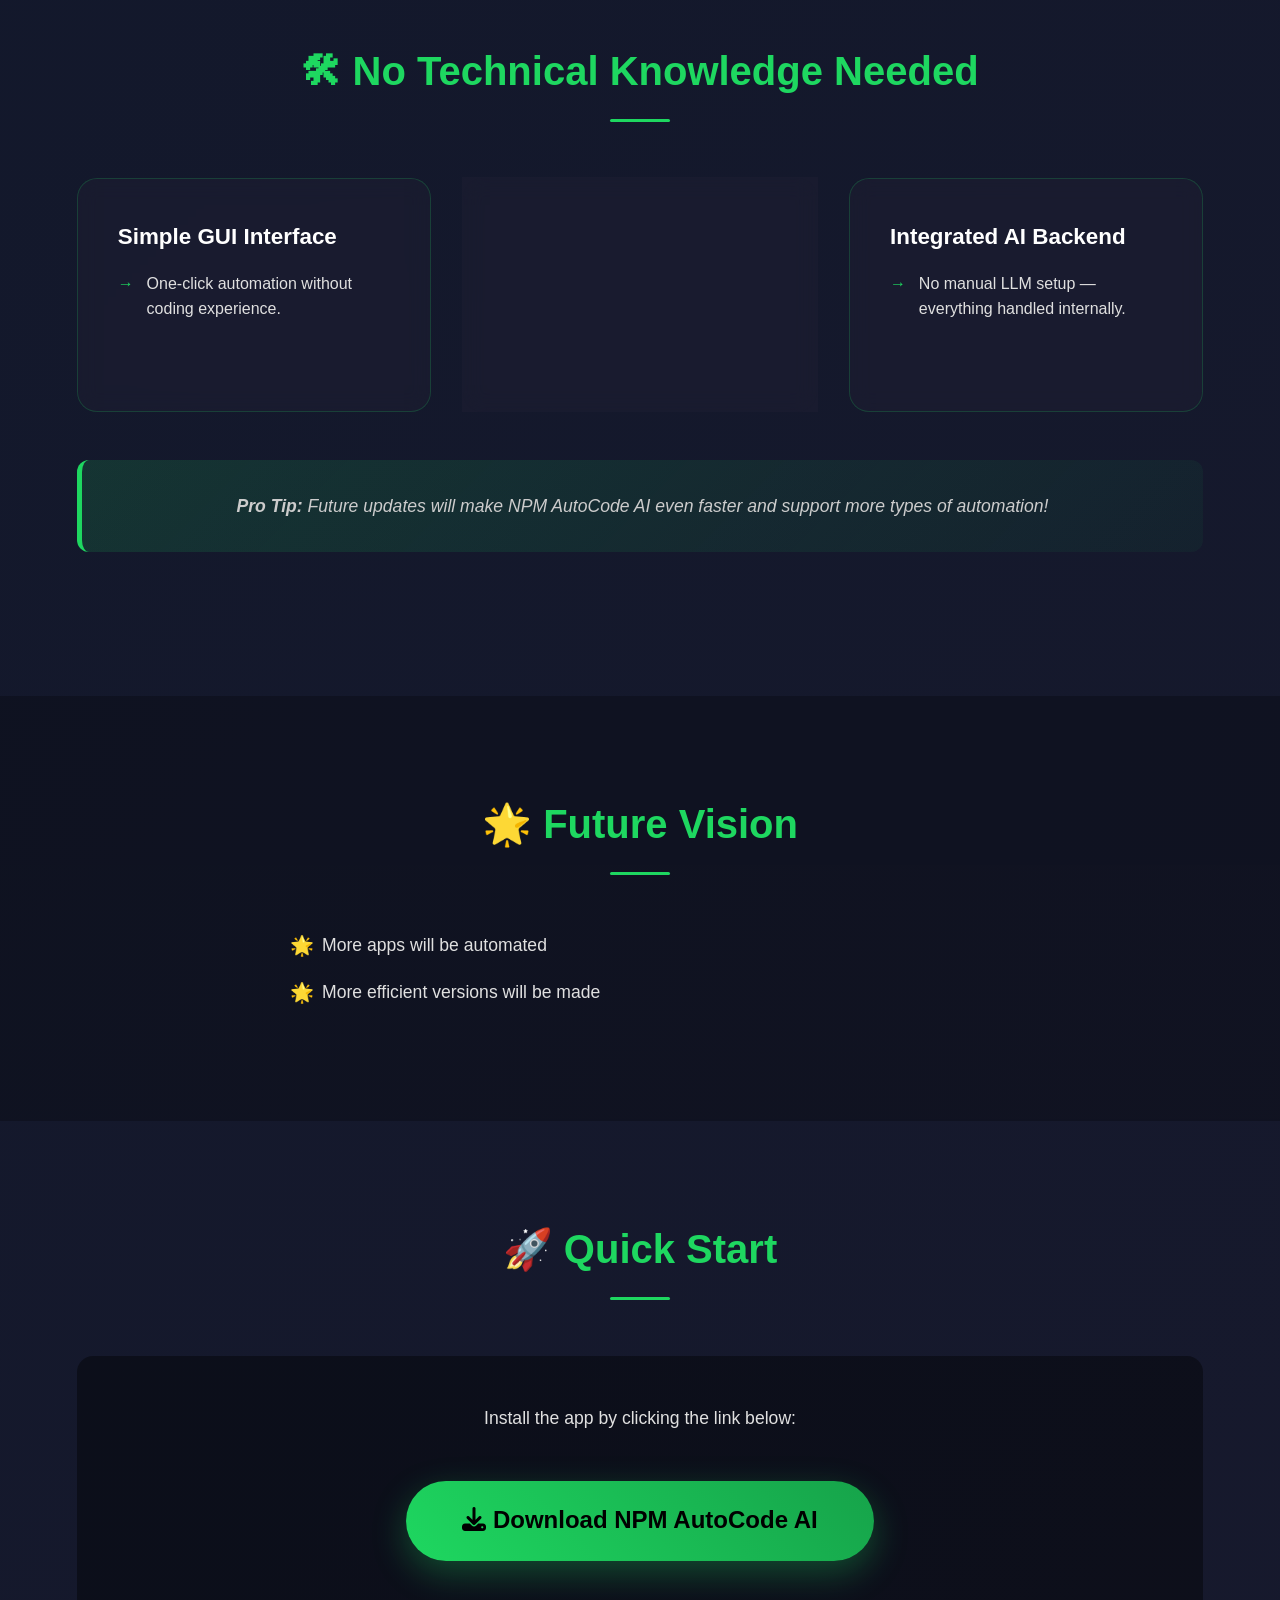
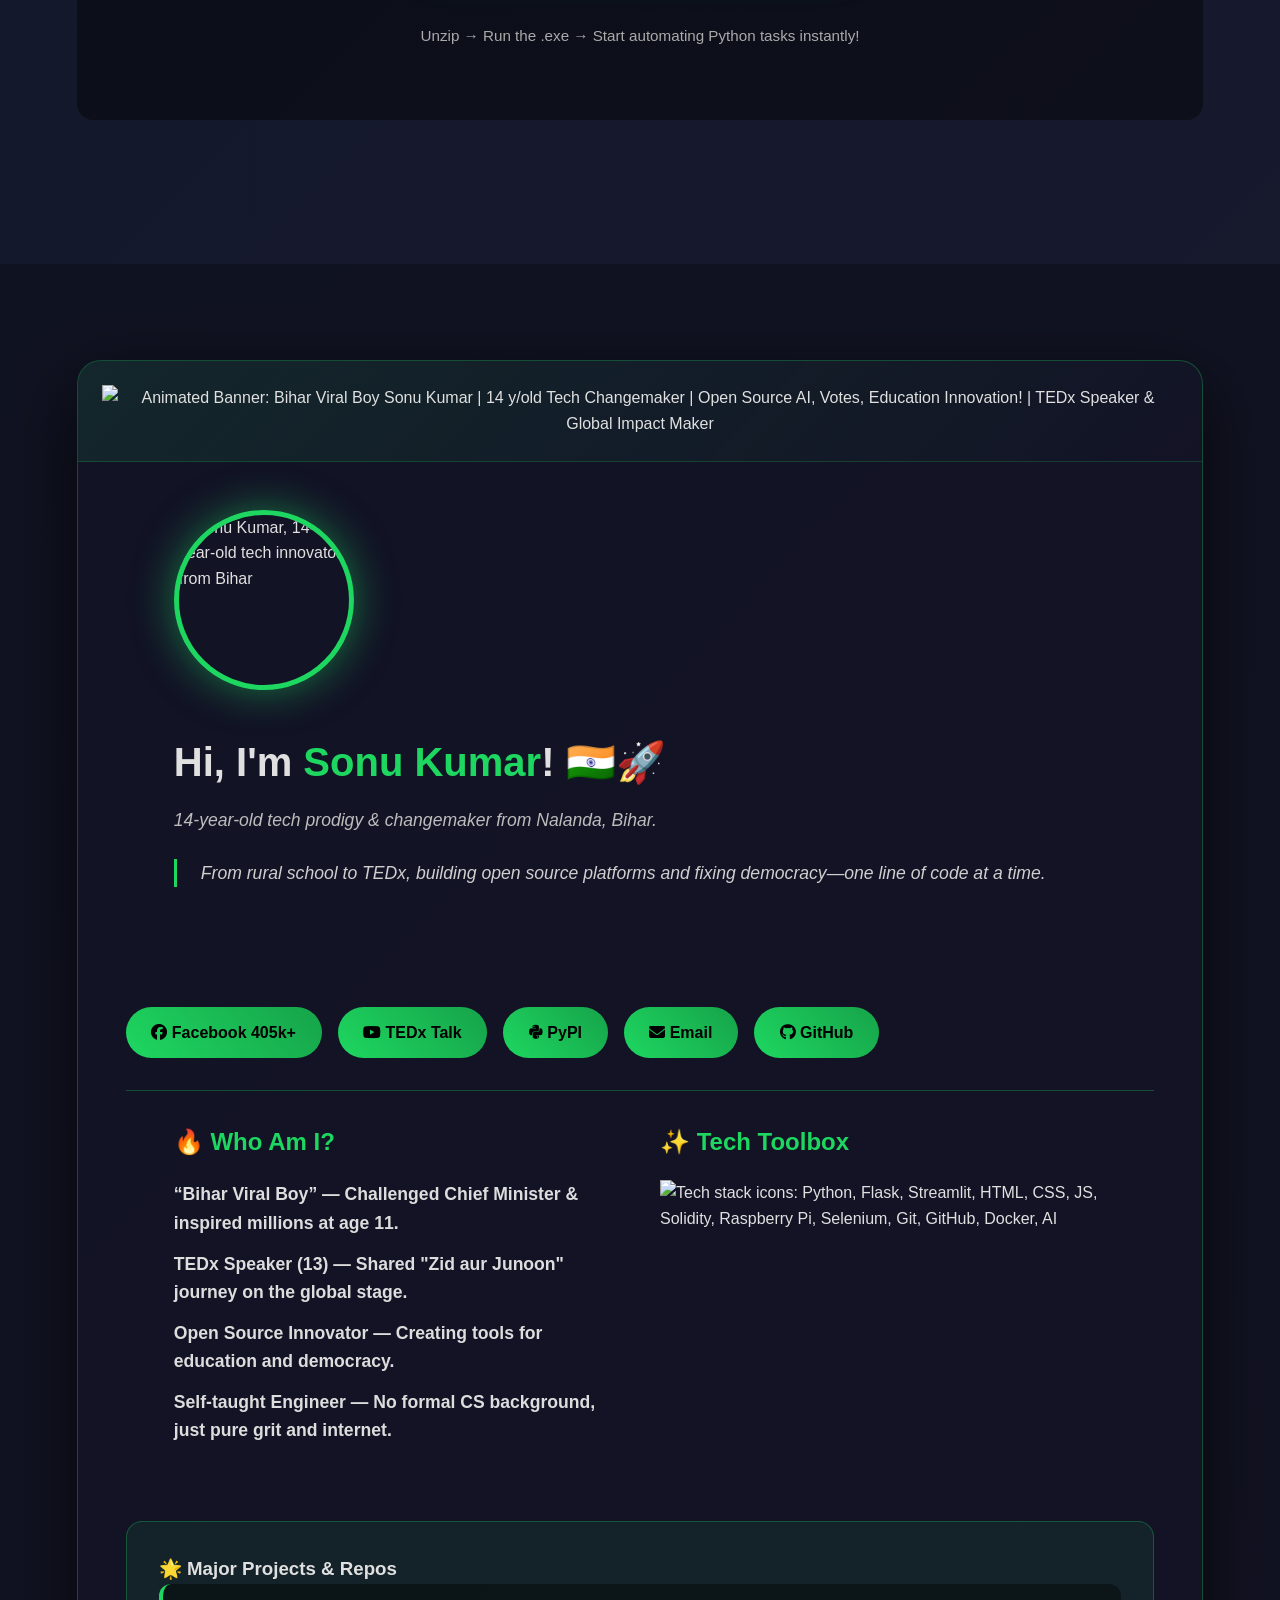
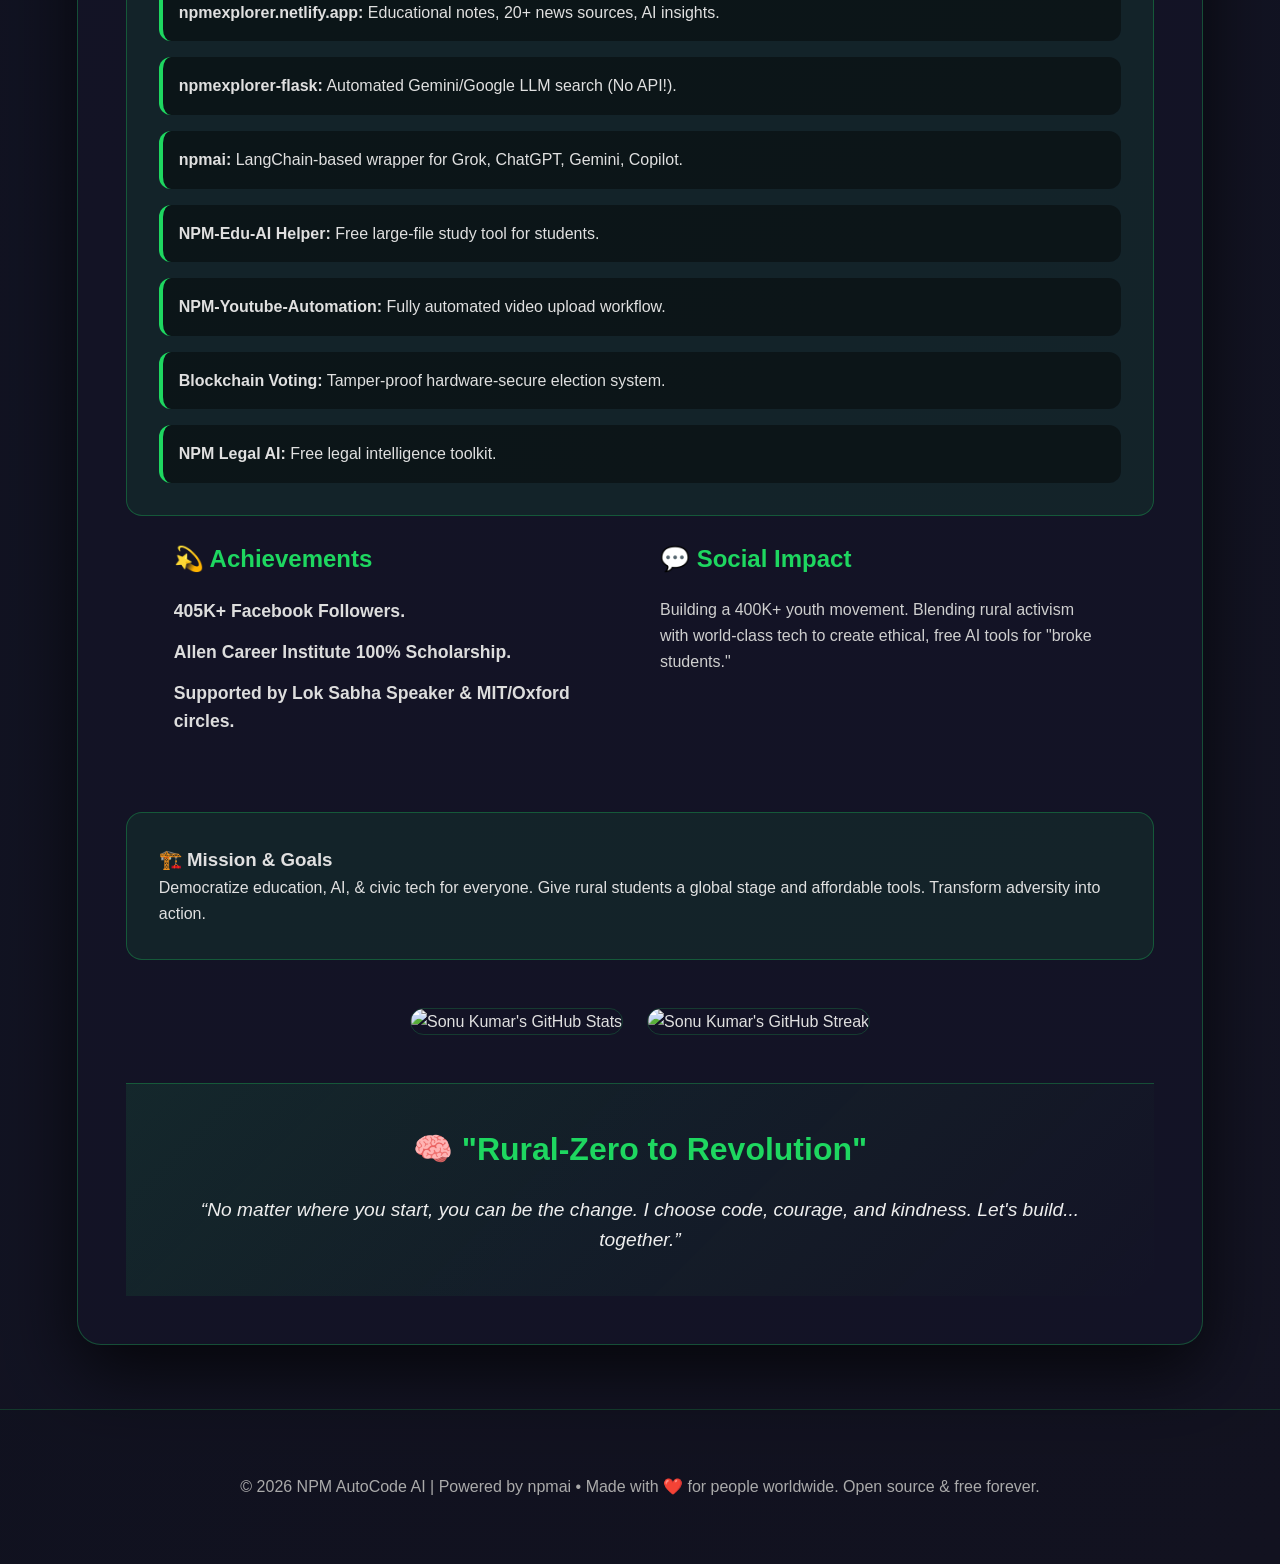
==== commit dce7b3b4: "Update NPM_AutoCode_AI.html" ====
--- a/Docs/templates/NPM_AutoCode_AI.html
+++ b/Docs/templates/NPM_AutoCode_AI.html
@@ -264,7 +264,7 @@
     <h2 class="section-title">🚀 Quick Start</h2>
     <div class="quick-start">
       <p>Install the app by clicking the link below:</p>
-      <a href="https://github.com/sonuramashishnpm/NPM-AutoCode-AI/releases/download/v2.0/NPM_AutoCode_AI.zip" class="big-btn" download>
+      <a href="https://github.com/sonuramashishnpm/NPM-AutoCode-AI/releases/download/v2.1/NPM_AutoCode_AI.zip" class="big-btn" download>
         <i class="fas fa-download"></i> Download NPM AutoCode AI
       </a>
       <p style="margin-top:2rem; color:#aaa; font-size:0.95rem;">
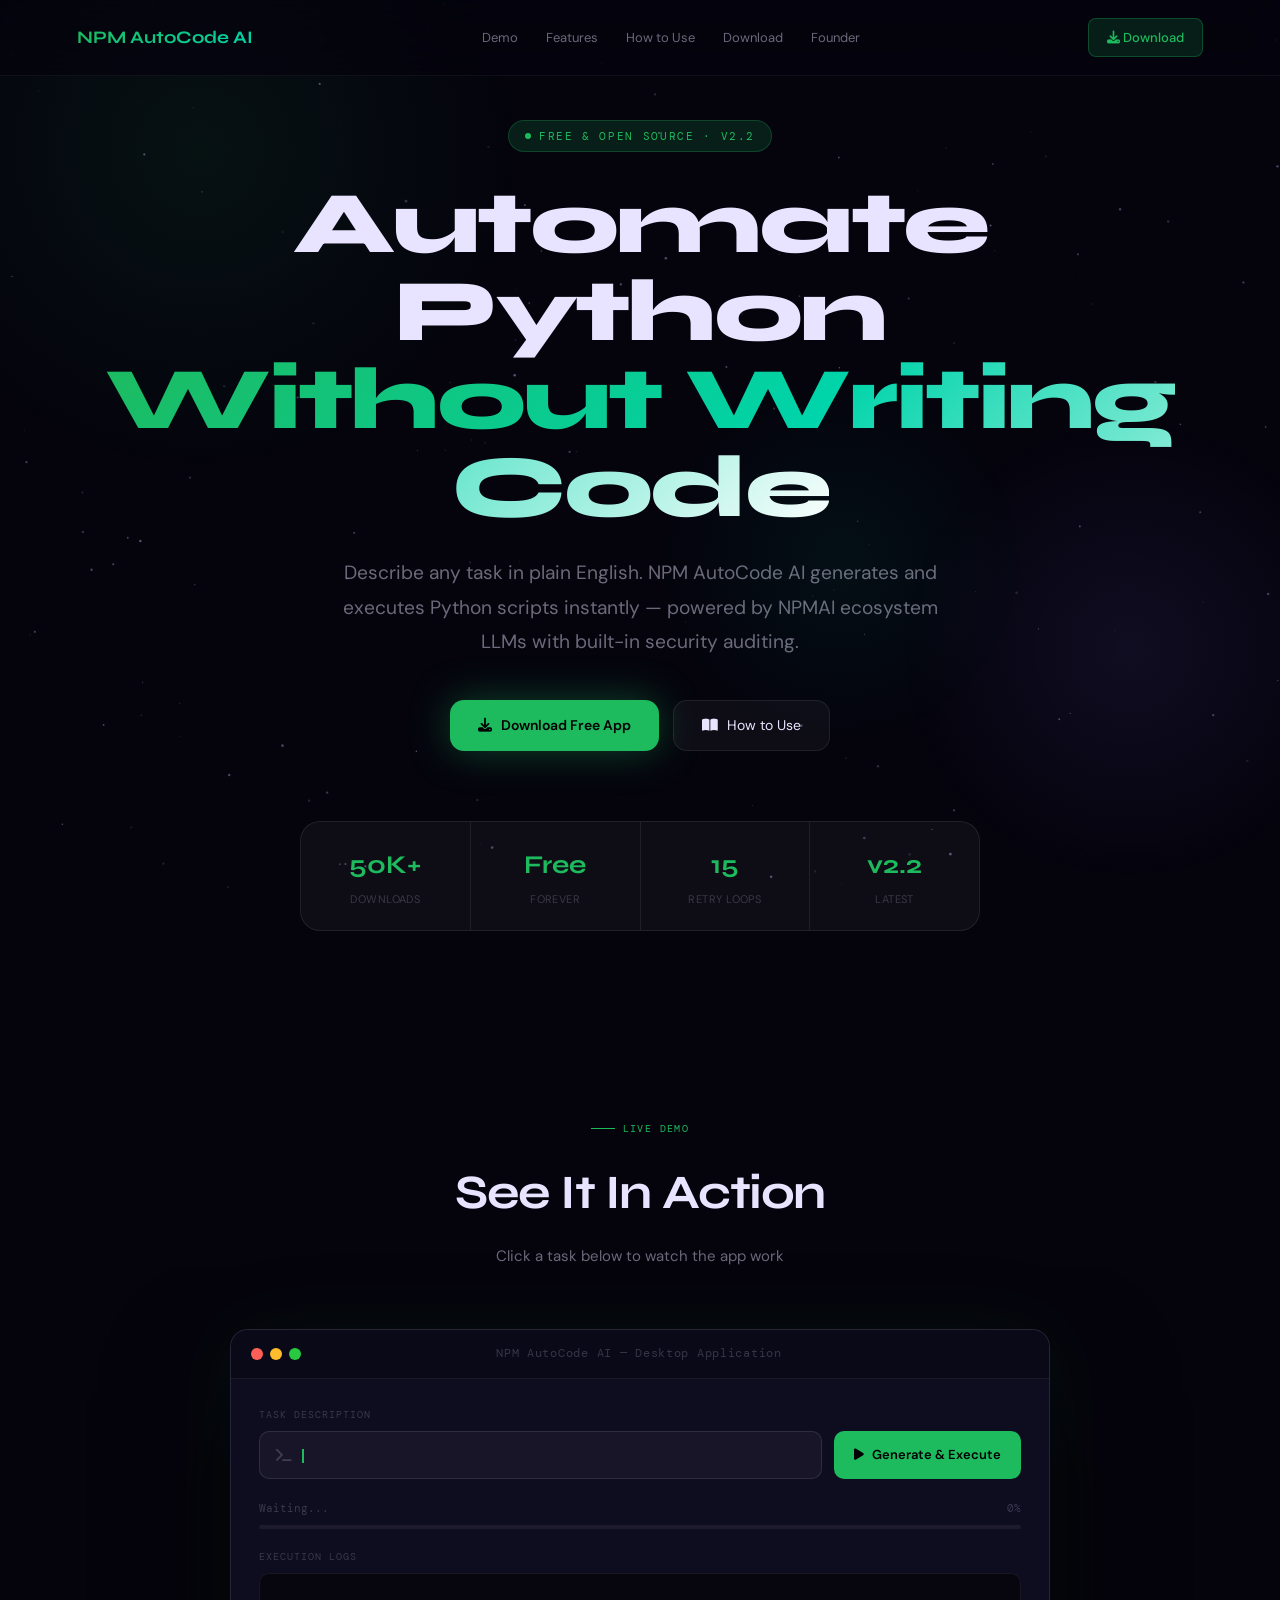
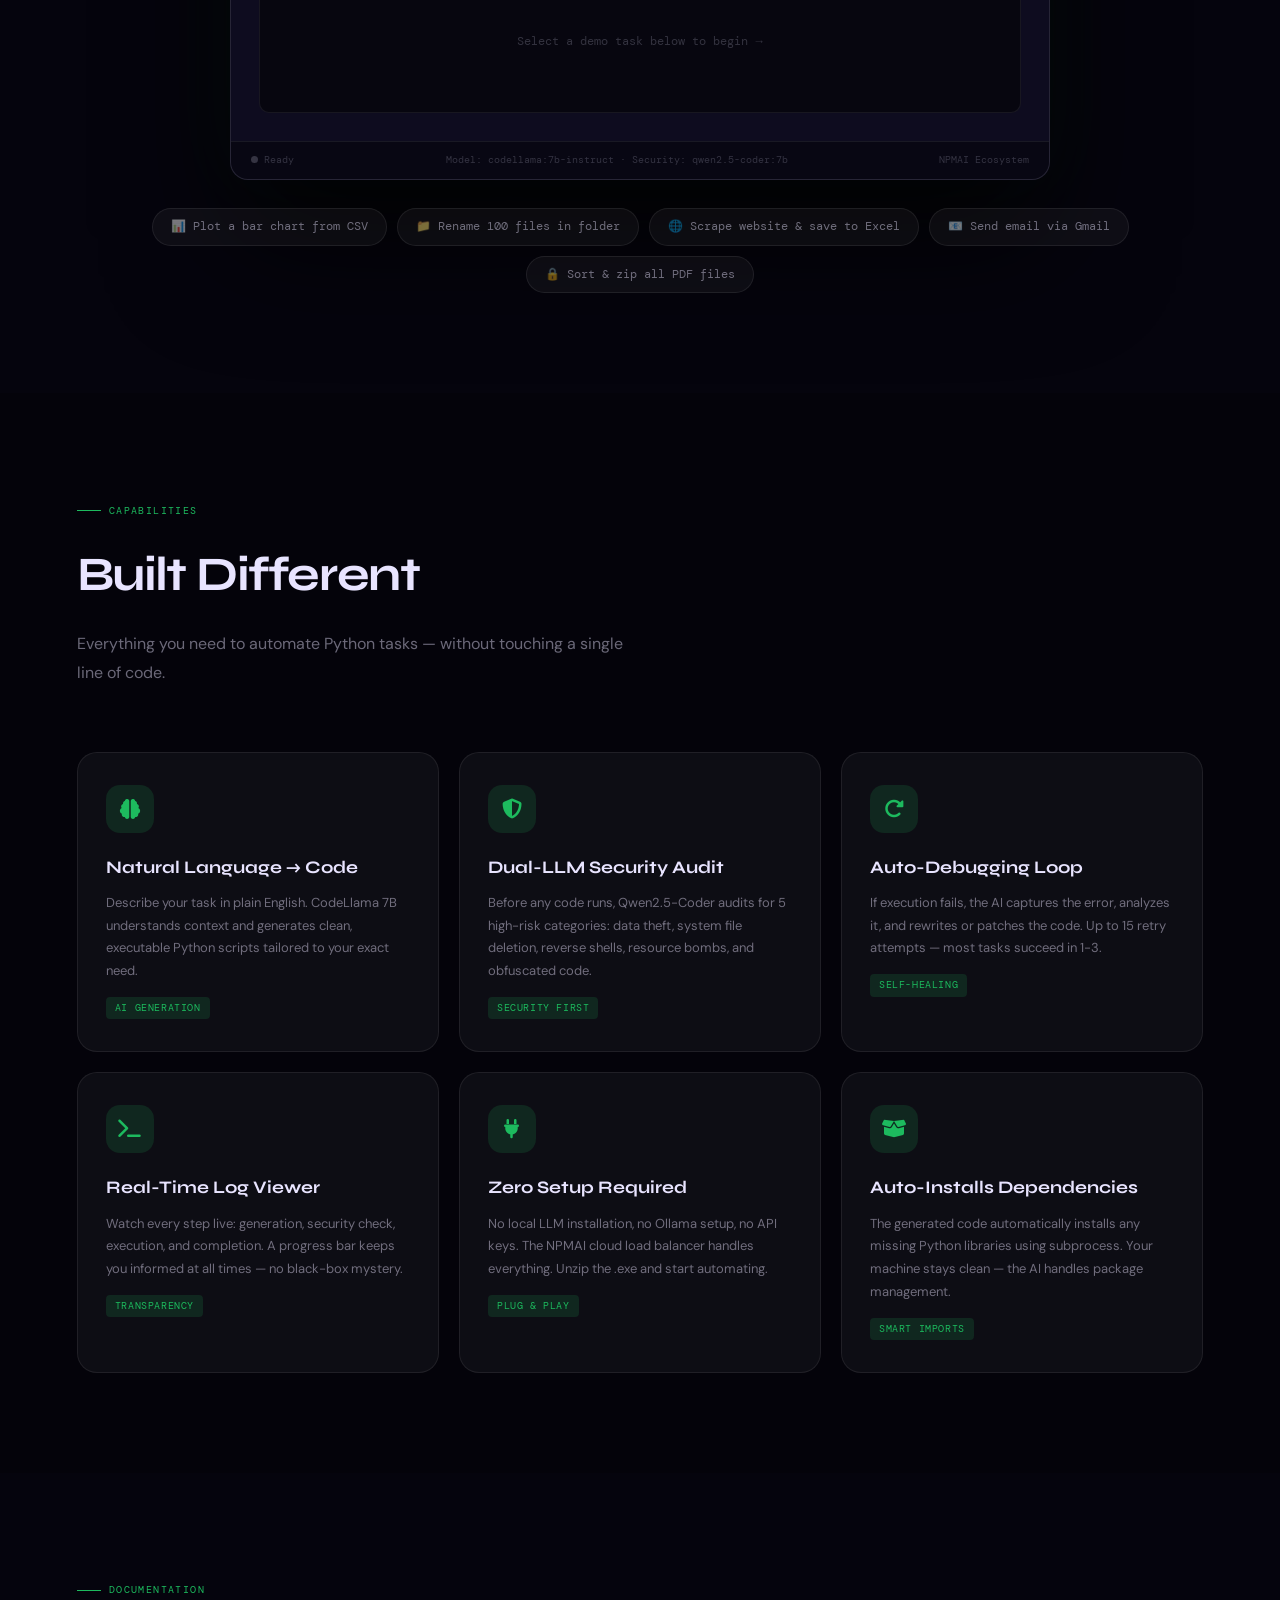
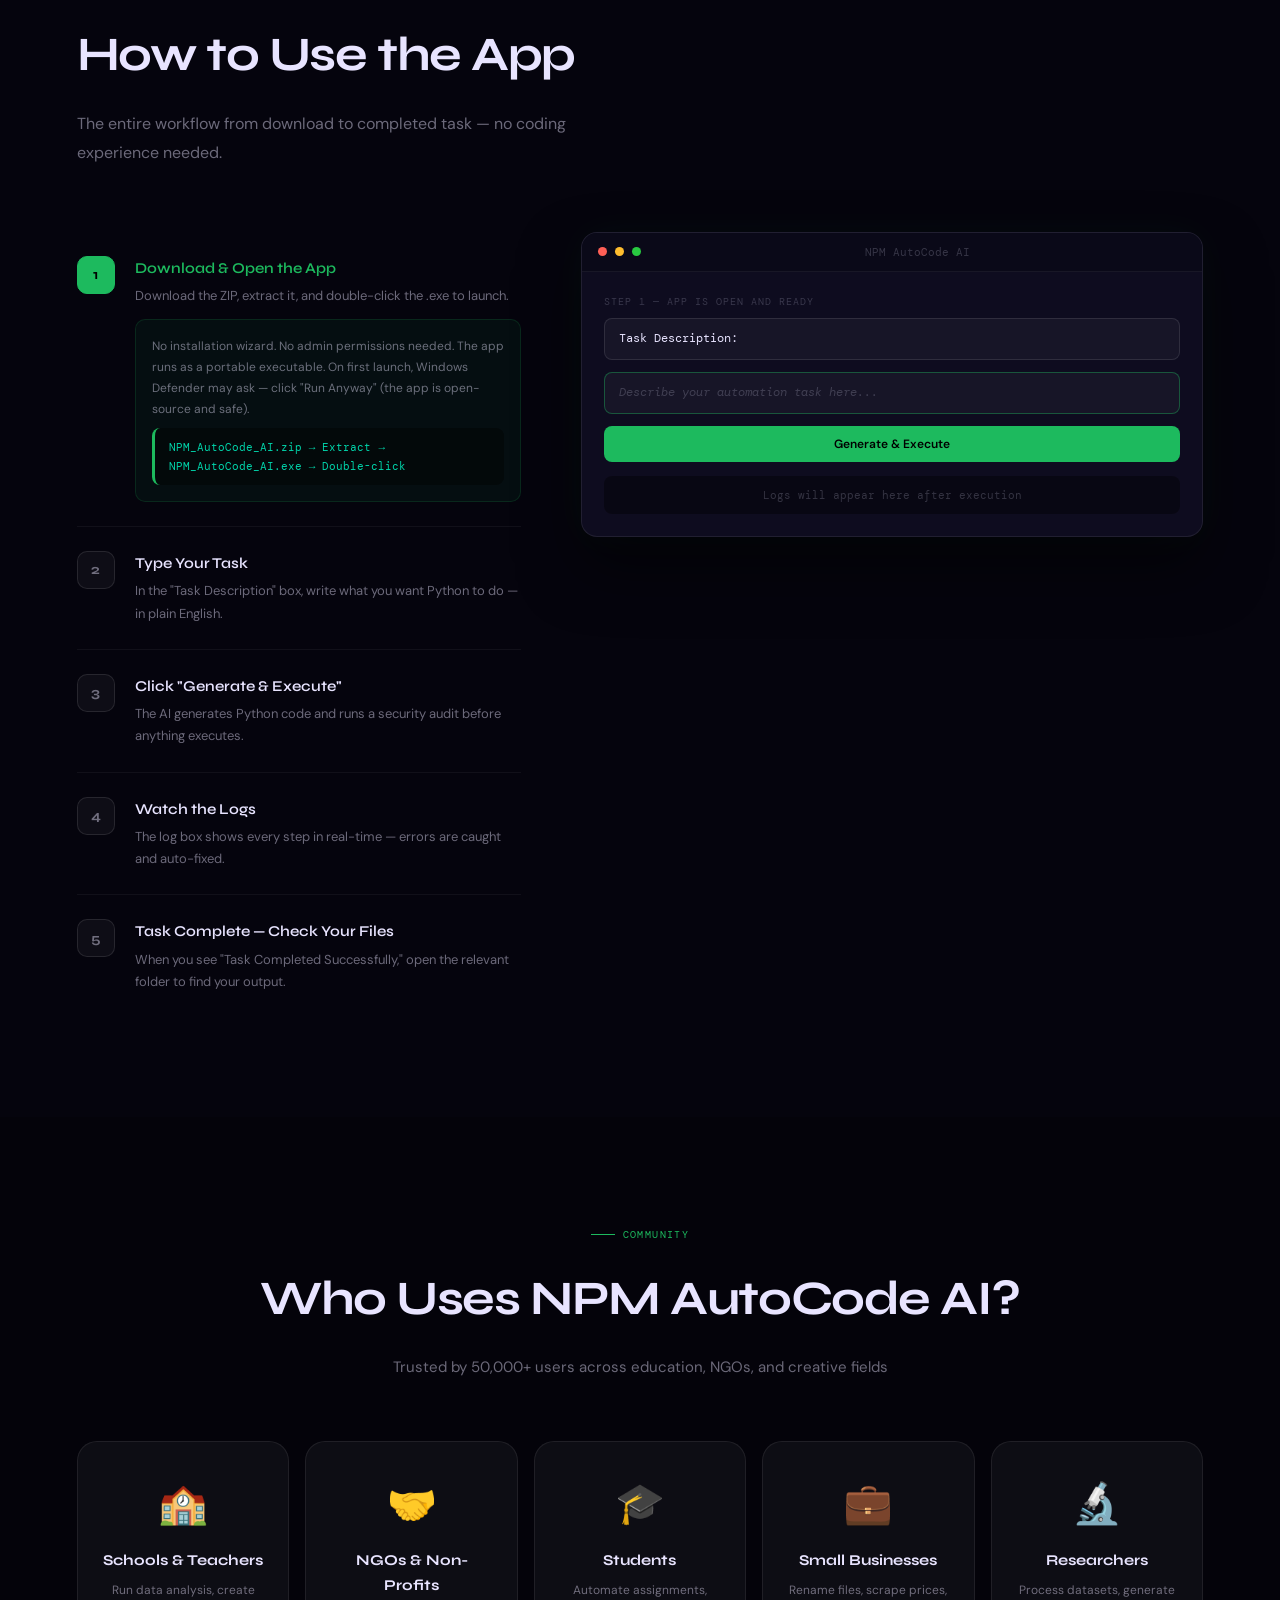
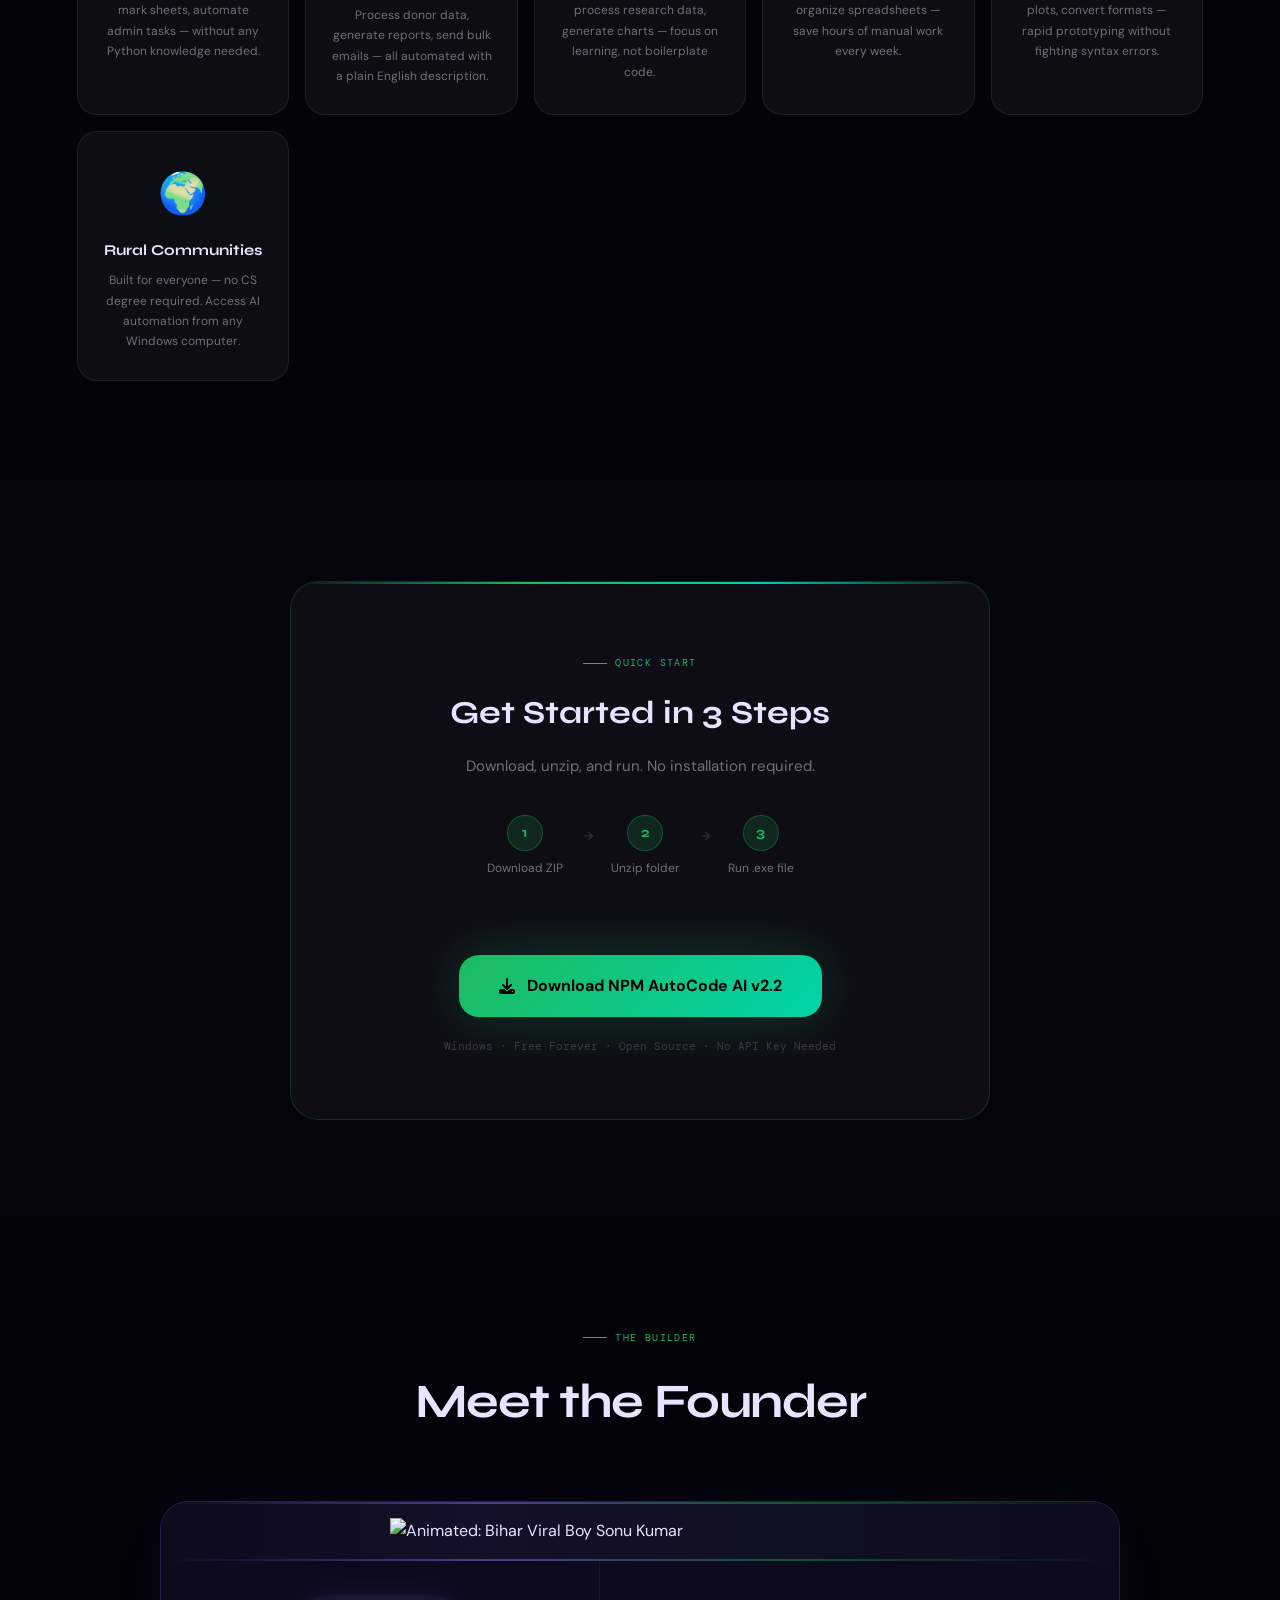
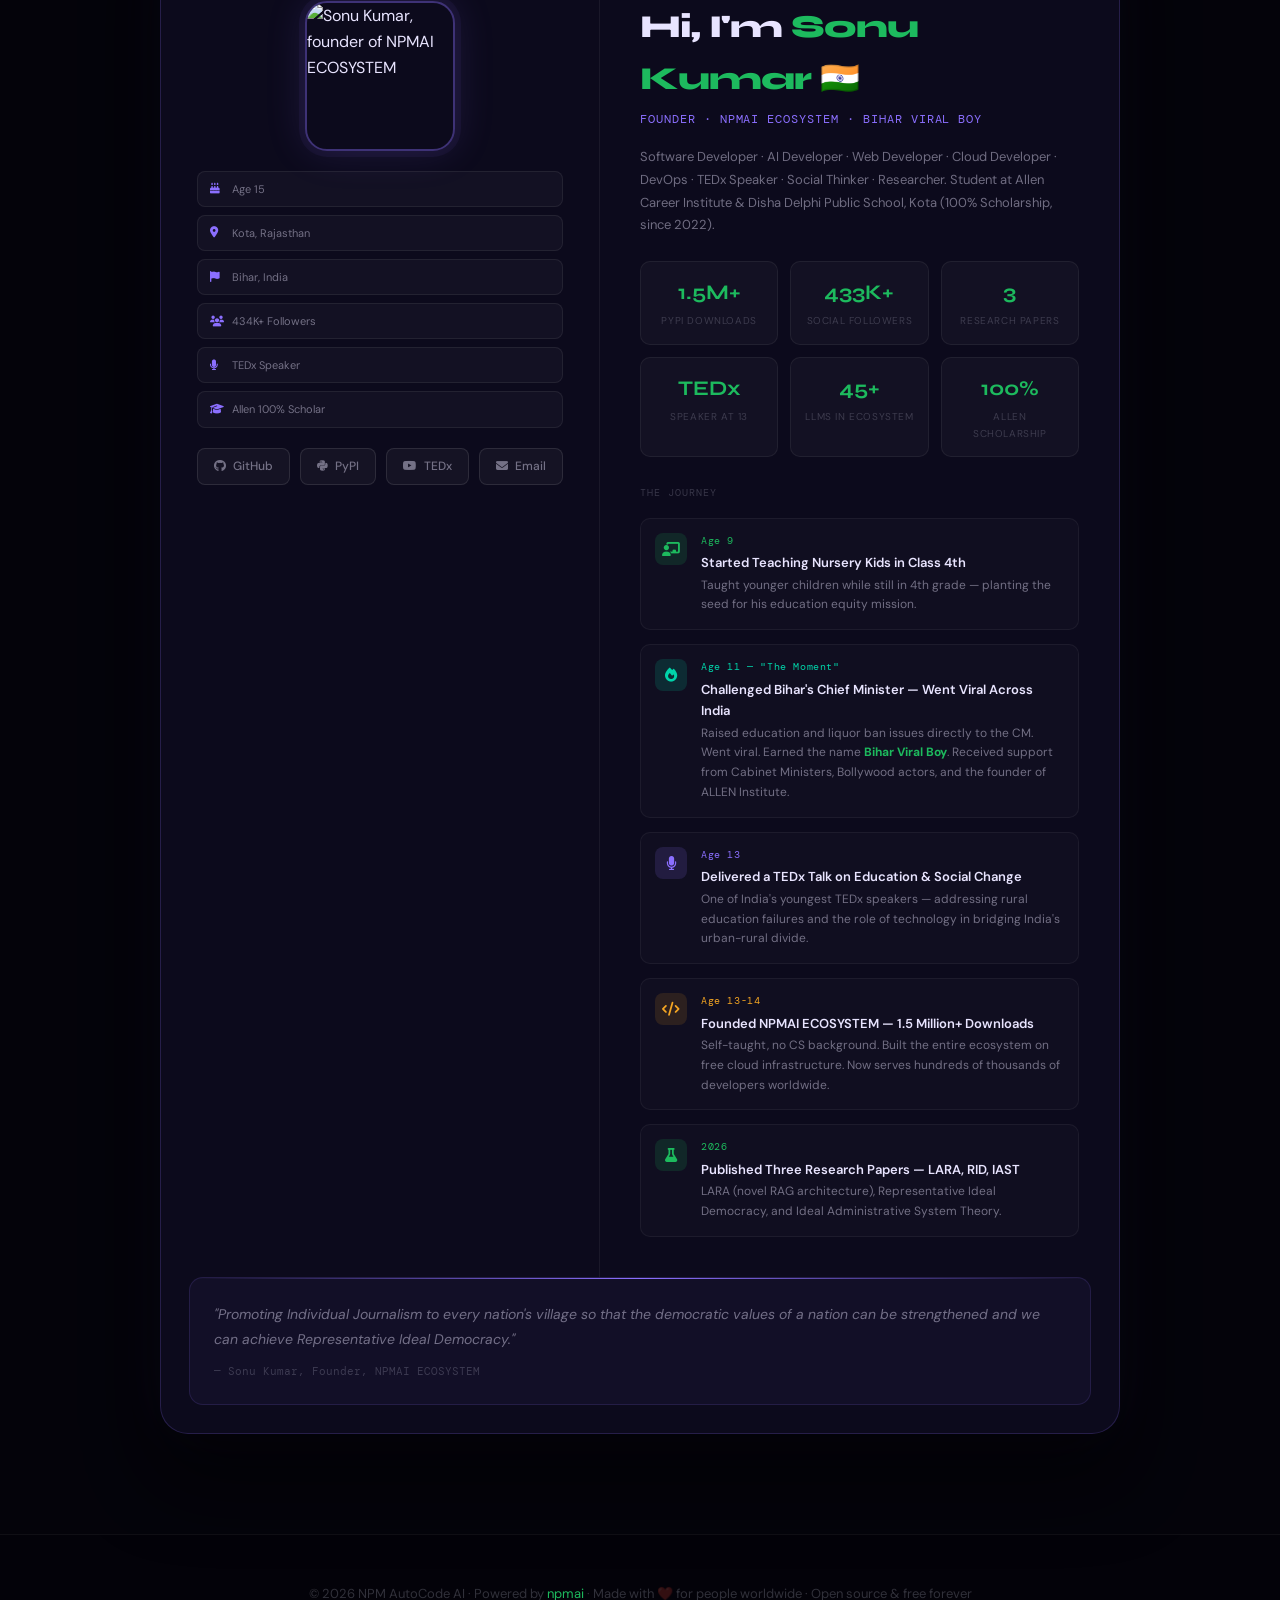
==== commit b5697c61: "Update NPM_AutoCode_AI.html" ====
--- a/Docs/templates/NPM_AutoCode_AI.html
+++ b/Docs/templates/NPM_AutoCode_AI.html
@@ -1,371 +1,1276 @@
+
 <!DOCTYPE html>
 <html lang="en">
 <head>
-  <meta charset="UTF-8" />
+  <meta charset="UTF-8"/>
   <meta name="viewport" content="width=device-width, initial-scale=1.0"/>
   <title>NPM AutoCode AI</title>
+  <link rel="preconnect" href="https://fonts.googleapis.com"/>
+  <link rel="preconnect" href="https://fonts.gstatic.com" crossorigin/>
+  <link href="https://fonts.googleapis.com/css2?family=Syne:wght@400;600;700;800&family=DM+Mono:ital,wght@0,400;0,500;1,400&family=DM+Sans:wght@300;400;500&display=swap" rel="stylesheet"/>
   <link rel="stylesheet" href="https://cdnjs.cloudflare.com/ajax/libs/font-awesome/6.5.0/css/all.min.css"/>
   <style>
-    /* --- Same CSS as your previous file --- */
-    * { margin:0; padding:0; box-sizing:border-box; }
+    :root {
+      --black: #05040d;
+      --deep: #0b091a;
+      --surface: #12102a;
+      --glass: rgba(255,255,255,0.04);
+      --glass-b: rgba(255,255,255,0.08);
+      --green: #1dba5e;
+      --green-dim: rgba(29,186,94,0.15);
+      --green-glow: rgba(29,186,94,0.35);
+      --teal: #00d4aa;
+      --purple: #8b6fff;
+      --text: #e8e4ff;
+      --muted: rgba(232,228,255,0.45);
+      --ghost: rgba(232,228,255,0.2);
+      --mono: 'DM Mono', monospace;
+      --display: 'Syne', sans-serif;
+      --body: 'DM Sans', sans-serif;
+      --r: 14px;
+      --r2: 20px;
+      --r3: 28px;
+    }
+    *, *::before, *::after { box-sizing: border-box; margin: 0; padding: 0; }
+    html { scroll-behavior: smooth; }
     body {
-      font-family: 'Poppins', 'Segoe UI', sans-serif;
-      background: linear-gradient(135deg, #0f172a, #1a1a2e);
-      color: #e0e0e0;
+      font-family: var(--body);
+      background: var(--black);
+      color: var(--text);
       min-height: 100vh;
       overflow-x: hidden;
-      line-height: 1.6;
-    }
-    a { color:#1ed760; text-decoration:none; transition:0.3s; }
-    a:hover { color:#ffffff; }
-
-    #bg-video {
-      position: fixed;
-      inset: 0;
-      width: 100%;
-      height: 100%;
-      object-fit: cover;
-      z-index: -2;
-    }
-    #overlay {
-      position: fixed;
-      inset: 0;
-      background: rgba(10, 10, 30, 0.65);
-      z-index: -1;
-    }
+      line-height: 1.65;
+    }
+    a { color: var(--green); text-decoration: none; transition: 0.25s; }
+    a:hover { color: #fff; }
+    ::-webkit-scrollbar { width: 4px; }
+    ::-webkit-scrollbar-track { background: var(--black); }
+    ::-webkit-scrollbar-thumb { background: var(--green); border-radius: 2px; }
+
+    /* ── BG CANVAS ── */
+    #stars-canvas {
+      position: fixed; inset: 0; pointer-events: none; z-index: 0; opacity: 0.6;
+    }
+    .orb {
+      position: fixed; border-radius: 50%; pointer-events: none; z-index: 0;
+      animation: orb-float 16s ease-in-out infinite;
+    }
+    .orb-1 { width: 700px; height: 700px; top: -200px; left: -150px; background: radial-gradient(circle, rgba(29,186,94,0.08) 0%, transparent 65%); animation-duration: 18s; }
+    .orb-2 { width: 500px; height: 500px; bottom: 0; right: -100px; background: radial-gradient(circle, rgba(139,111,255,0.09) 0%, transparent 65%); animation-duration: 22s; animation-delay: -8s; }
+    .orb-3 { width: 400px; height: 400px; top: 40%; left: 50%; background: radial-gradient(circle, rgba(0,212,170,0.06) 0%, transparent 65%); animation-duration: 26s; animation-delay: -14s; }
+    @keyframes orb-float { 0%,100% { transform:translate(0,0) scale(1); } 33% { transform:translate(40px,-30px) scale(1.04); } 66% { transform:translate(-20px,30px) scale(0.97); } }
+
+    /* ── LAYOUT ── */
+    .wrap { position: relative; z-index: 2; }
+
+    /* ── NAV ── */
+    nav {
+      position: fixed; top: 0; left: 0; right: 0; z-index: 100;
+      display: flex; align-items: center; justify-content: space-between;
+      padding: 18px 6vw;
+      background: rgba(5,4,13,0.7);
+      backdrop-filter: blur(20px);
+      border-bottom: 1px solid rgba(255,255,255,0.05);
+    }
+    .nav-logo {
+      font-family: var(--display); font-size: 1.1rem; font-weight: 700;
+      background: linear-gradient(135deg, var(--green), var(--teal));
+      -webkit-background-clip: text; -webkit-text-fill-color: transparent; background-clip: text;
+    }
+    .nav-links { display: flex; gap: 28px; font-size: 13px; }
+    .nav-links a { color: var(--muted); font-weight: 400; }
+    .nav-links a:hover { color: var(--text); }
+    .nav-btn {
+      background: var(--green-dim); color: var(--green);
+      border: 1px solid rgba(29,186,94,0.3); border-radius: 8px;
+      padding: 8px 18px; font-size: 13px; font-weight: 500;
+      transition: 0.25s; cursor: pointer;
+    }
+    .nav-btn:hover { background: var(--green); color: #000; }
+
+    /* ── HERO ── */
     .hero {
-      padding: 6rem 6vw 5rem;
-      text-align: center;
-      position: relative;
-    }
+      min-height: 100vh; display: flex; flex-direction: column;
+      align-items: center; justify-content: center; text-align: center;
+      padding: 120px 6vw 80px;
+    }
+    .hero-eyebrow {
+      display: inline-flex; align-items: center; gap: 8px;
+      font-family: var(--mono); font-size: 11px; letter-spacing: 0.15em;
+      text-transform: uppercase; color: var(--green);
+      background: var(--green-dim); border: 1px solid rgba(29,186,94,0.25);
+      border-radius: 30px; padding: 6px 16px; margin-bottom: 28px;
+      animation: fade-up 0.8s ease 0.1s both;
+    }
+    .hero-eyebrow span { width: 6px; height: 6px; border-radius: 50%; background: var(--green); animation: pulse 2s infinite; display: inline-block; }
+    @keyframes pulse { 0%,100% { opacity:1; } 50% { opacity:0.3; } }
     .hero h1 {
-      font-size: clamp(3rem, 7vw, 6rem);
-      font-weight: 800;
-      background: linear-gradient(90deg, #1ed760, #ffffff);
-      -webkit-background-clip: text;
-      -webkit-text-fill-color: transparent;
-      animation: fadeInScale 1.2s ease forwards;
-      margin-bottom: 1rem;
-    }
-    .motto { font-size: 1.4rem; color: #1ed760; font-weight: 500; animation: fadeInScale 1.5s ease forwards 0.2s; margin-bottom: 2rem; }
-    .intro-text { font-size: 1.15rem; max-width: 900px; margin: 0 auto 3rem; text-align: center; line-height: 1.7; animation: fadeInScale 1.8s ease forwards 0.4s; opacity: 0; }
-    @keyframes fadeInScale { from { opacity:0; transform:translateY(40px) scale(0.95); } to { opacity:1; transform:translateY(0) scale(1); } }
-    section { padding: 6rem 6vw; }
-    .alt-bg { background: rgba(0,0,0,0.25); }
-    .section-title { text-align: center; font-size: 2.5rem; margin-bottom: 3.5rem; color: #1ed760; position: relative; }
-    .section-title::after { content: ''; display: block; width: 60px; height: 3px; background: #1ed760; margin: 1rem auto; border-radius: 2px; }
-    .features-grid, .steps-grid { display: grid; grid-template-columns: repeat(auto-fit, minmax(300px, 1fr)); gap: 2rem; margin-bottom: 2.5rem; }
-    .card { background: rgba(30, 30, 50, 0.5); border: 1px solid rgba(30, 215, 96, 0.2); border-radius: 20px; padding: 2.5rem; transition: all 0.5s cubic-bezier(0.25, 0.46, 0.45, 0.94); backdrop-filter: blur(10px); position: relative; overflow: hidden; }
-    .card::before { content: ''; position: absolute; top: 0; left: 0; right: 0; height: 4px; background: linear-gradient(90deg, transparent, #1ed760, transparent); transform: scaleX(0); transition: transform 0.5s ease; }
-    .card:hover { transform: translateY(-15px) scale(1.02); box-shadow: 0 25px 60px rgba(30, 215, 96, 0.25); border-color: #1ed760; }
-    .card:hover::before { transform: scaleX(1); }
-    .card i { font-size: 3rem; color: #1ed760; margin-bottom: 1.2rem; display: block; }
-    .card h3 { color: white; margin-bottom: 1rem; font-size: 1.4rem; }
-    .card ul, .card ol { list-style: none; padding-left: 0; }
-    .card li { margin-bottom: 0.8rem; position: relative; padding-left: 1.8rem; }
-    .card li::before { content: "→"; position: absolute; left: 0; color: #1ed760; font-weight: bold; }
-    .steps-grid .card ol { counter-reset: step-counter; }
-    .steps-grid .card li { counter-increment: step-counter; }
-    .steps-grid .card li::before { content: counter(step-counter) ". "; background: #1ed760; color: #000; width: 2rem; height: 2rem; border-radius: 50%; display: flex; align-items: center; justify-content: center; font-weight: bold; margin-right: 0.5rem; position: absolute; left: -0.5rem; }
-    .pro-tip { background: linear-gradient(135deg, rgba(30, 215, 96, 0.15), rgba(30, 215, 96, 0.05)); border-left: 5px solid #1ed760; padding: 2rem; margin: 3rem 0; font-style: italic; border-radius: 12px; text-align: center; font-size: 1.1rem; }
-    .future-vision { text-align: center; max-width: 1000px; margin: 0 auto; }
-    .future-vision ul { list-style: none; padding: 0; text-align: left; max-width: 700px; margin: 0 auto; }
-    .future-vision li { margin-bottom: 1.2rem; padding-left: 2rem; position: relative; font-size: 1.1rem; }
-    .future-vision li::before { content: "🌟"; position: absolute; left: 0; font-size: 1.2rem; }
-    .quick-start { background: rgba(0,0,0,0.4); border-radius: 16px; padding: 3rem; margin: 3rem 0; text-align: center; }
-    .quick-start code { background: #1a1a1a; color: #1ed760; padding: 1.5rem; border-radius: 12px; display: block; overflow-x: auto; font-family: 'Courier New', monospace; margin: 2rem auto; max-width: 800px; text-align: left; border-left: 4px solid #1ed760; }
-    .quick-start p { font-size: 1.1rem; margin-bottom: 1.5rem; }
-    .download-cta { text-align: center; margin: 5rem 0; padding: 4rem 2rem; background: linear-gradient(135deg, rgba(30, 215, 96, 0.1), rgba(30, 215, 96, 0.05)); border-radius: 20px; border: 2px dashed #1ed760; }
-    .big-btn { display: inline-block; background: linear-gradient(45deg, #1ed760, #16a34a); color: #000; font-size: 1.5rem; font-weight: bold; padding: 1.3rem 3.5rem; border-radius: 50px; transition: all 0.4s ease; box-shadow: 0 12px 35px rgba(30, 215, 96, 0.3); margin: 1.5rem 0; position: relative; overflow: hidden; }
-    .big-btn::before { content: ''; position: absolute; top: 0; left: -100%; width: 100%; height: 100%; background: linear-gradient(90deg, transparent, rgba(255,255,255,0.3), transparent); transition: left 0.5s; }
-    .big-btn:hover::before { left: 100%; }
-    .big-btn:hover { transform: translateY(-3px) scale(1.05); box-shadow: 0 18px 45px rgba(30, 215, 96, 0.4); }
-    .profile-section { padding: 6rem 6vw 4rem; }
-    .profile-container { max-width: 1200px; margin: 0 auto; background: rgba(20, 20, 40, 0.6); border: 1px solid rgba(30, 215, 96, 0.3); border-radius: 24px; overflow: hidden; box-shadow: 0 25px 70px rgba(0,0,0,0.7); transition: all 0.4s ease; }
-    .profile-container:hover { border-color: #1ed760; transform: translateY(-5px); }
-    .profile-banner { background: linear-gradient(135deg, rgba(30, 215, 96, 0.1), transparent); padding: 1.5rem; text-align: center; border-bottom: 1px solid rgba(30, 215, 96, 0.2); }
-    .profile-header { display: flex; align-items: flex-start; gap: 2.5rem; padding: 3rem; flex-wrap: wrap; }
-    .profile-img { width: 180px; height: 180px; border-radius: 50%; object-fit: cover; border: 5px solid #1ed760; box-shadow: 0 0 40px rgba(30,215,96,0.5); flex-shrink: 0; animation: float 3s ease-in-out infinite; }
-    @keyframes float { 0%, 100% { transform: translateY(0); } 50% { transform: translateY(-10px); } }
-    .profile-intro h2 { font-size: 2.5rem; margin-bottom: 0.8rem; }
-    .highlight { color: #1ed760; }
-    .tagline { color:#bdbdbd; font-style:italic; margin-bottom:1rem; font-size: 1.1rem; }
-    .social-badges { display: flex; gap: 1rem; flex-wrap: wrap; margin: 2rem 0; }
-    .social-badges a { background: linear-gradient(45deg, #1ed760, #16a34a); color: #000; padding: 0.8rem 1.6rem; border-radius: 50px; font-weight: 600; font-size: 1rem; transition: transform 0.3s; }
-    .social-badges a:hover { transform: scale(1.05); }
-    .divider { border:0; border-top:1px solid rgba(30,215,96,0.3); margin:2rem 0; }
-    .profile-details { display: grid; grid-template-columns: repeat(auto-fit, minmax(350px, 1fr)); gap: 2.5rem; padding: 0 3rem 2.5rem; }
-    .detail-box h3 { color: #1ed760; margin-bottom: 1.2rem; font-size: 1.5rem; }
-    .detail-box h4 { font-size: 1.1rem; color: #ddd; margin-bottom: 0.8rem; font-weight: 600; }
-    .detail-box p { color: #cfcfcf; margin-bottom: 1.2rem; }
-    .full-width-box { grid-column: 1 / -1; background: rgba(30, 215, 96, 0.08); padding: 2rem; border-radius: 16px; margin: 1.5rem 0; border: 1px solid rgba(30, 215, 96, 0.3); }
-    .repo-list { display: grid; gap: 1rem; }
-    .repo-item { padding: 1rem; background: rgba(0,0,0,0.4); border-radius: 12px; font-size: 1rem; border-left: 4px solid #1ed760; transition: background 0.3s; }
-    .repo-item:hover { background: rgba(30, 215, 96, 0.1); }
-    .stats-container { display: flex; gap: 1.5rem; flex-wrap: wrap; justify-content: center; margin: 3rem 0; }
-    .stats-container img { max-width: 48%; height: auto; border-radius: 16px; border: 1px solid rgba(30, 215, 96, 0.2); }
-    .mantra-box { text-align: center; padding: 2.5rem; border-top: 1px solid rgba(30, 215, 96, 0.3); background: linear-gradient(135deg, rgba(30, 215, 96, 0.1), transparent); }
-    .mantra-box h2 { color: #1ed760; margin-bottom: 1.2rem; font-size: 2rem; }
-    .mantra-box p { font-size: 1.2rem; color: #eee; font-style: italic; max-width: 900px; margin: 0 auto; line-height: 1.6; }
-    blockquote { font-style: italic; color: #ccc; border-left: 4px solid #1ed760; padding-left: 2rem; margin: 2.5rem 0; font-size: 1.1rem; }
-    footer { text-align: center; padding: 4rem 1rem; color: #aaa; font-size: 1rem; border-top: 1px solid rgba(30, 215, 96, 0.2); background: rgba(0,0,0,0.3); }
-    @media (max-width: 900px) { section { padding: 4rem 4vw; } .profile-details { grid-template-columns: 1fr; } .profile-header { justify-content: center; text-align: center; flex-direction: column; } .stats-container img { max-width: 100%; } .features-grid, .steps-grid { grid-template-columns: 1fr; } }
-    @media (max-width: 600px) { .hero { padding: 4rem 3vw 3rem; } .quick-start { padding: 2rem 1rem; } .profile-header { padding: 2rem 1rem; } }
+      font-family: var(--display); font-size: clamp(3rem, 7vw, 5.5rem);
+      font-weight: 800; line-height: 1.0; letter-spacing: -0.03em;
+      margin-bottom: 24px; animation: fade-up 0.8s ease 0.2s both;
+    }
+    .hero h1 .g {
+      background: linear-gradient(135deg, var(--green) 0%, var(--teal) 50%, #fff 100%);
+      -webkit-background-clip: text; -webkit-text-fill-color: transparent; background-clip: text;
+    }
+    .hero-sub {
+      font-size: clamp(1rem, 2vw, 1.2rem); color: var(--muted); max-width: 600px;
+      margin: 0 auto 40px; line-height: 1.8; animation: fade-up 0.8s ease 0.3s both;
+    }
+    .hero-ctas { display: flex; gap: 14px; justify-content: center; flex-wrap: wrap; animation: fade-up 0.8s ease 0.4s both; margin-bottom: 70px; }
+    .btn-primary {
+      display: inline-flex; align-items: center; gap: 9px;
+      background: var(--green); color: #000; font-weight: 600; font-size: 14px;
+      padding: 13px 28px; border-radius: var(--r); border: none; cursor: pointer;
+      transition: 0.25s; box-shadow: 0 0 40px var(--green-glow);
+      font-family: var(--body); text-decoration: none;
+    }
+    .btn-primary:hover { transform: translateY(-2px) scale(1.03); box-shadow: 0 0 55px var(--green-glow); color: #000; }
+    .btn-secondary {
+      display: inline-flex; align-items: center; gap: 9px;
+      background: var(--glass); color: var(--text); font-size: 14px;
+      padding: 13px 28px; border-radius: var(--r);
+      border: 1px solid var(--glass-b); cursor: pointer;
+      transition: 0.25s; font-family: var(--body); text-decoration: none;
+    }
+    .btn-secondary:hover { background: rgba(255,255,255,0.08); border-color: rgba(255,255,255,0.15); color: var(--text); transform: translateY(-2px); }
+    @keyframes fade-up { from { opacity:0; transform:translateY(28px); } to { opacity:1; transform:translateY(0); } }
+
+    /* ── STATS STRIP ── */
+    .stats-strip {
+      display: flex; gap: 0; border: 1px solid var(--glass-b); border-radius: var(--r2);
+      background: var(--glass); overflow: hidden; max-width: 680px; width: 100%;
+      margin: 0 auto; animation: fade-up 0.8s ease 0.5s both;
+    }
+    .stat {
+      flex: 1; padding: 22px 20px; text-align: center;
+      border-right: 1px solid var(--glass-b);
+      transition: background 0.2s;
+    }
+    .stat:last-child { border-right: none; }
+    .stat:hover { background: rgba(255,255,255,0.04); }
+    .stat-num { font-family: var(--display); font-size: 1.6rem; font-weight: 700; color: var(--green); margin-bottom: 4px; }
+    .stat-lbl { font-size: 11px; color: var(--ghost); letter-spacing: 0.04em; text-transform: uppercase; }
+
+    /* ── SECTION BASE ── */
+    section { padding: 100px 6vw; position: relative; }
+    section.alt { background: rgba(0,0,0,0.2); }
+    .section-tag {
+      display: inline-flex; align-items: center; gap: 8px;
+      font-family: var(--mono); font-size: 10px; letter-spacing: 0.14em;
+      text-transform: uppercase; color: var(--green); margin-bottom: 16px;
+    }
+    .section-tag::before { content:''; display:inline-block; width:24px; height:1px; background:var(--green); }
+    h2.section-title {
+      font-family: var(--display); font-size: clamp(2rem, 4vw, 3rem);
+      font-weight: 700; letter-spacing: -0.03em; margin-bottom: 16px;
+    }
+    .section-desc { font-size: 16px; color: var(--muted); max-width: 560px; line-height: 1.8; margin-bottom: 64px; }
+
+    /* ── APP MOCKUP DEMO ── */
+    .demo-container { display: flex; flex-direction: column; align-items: center; gap: 0; }
+    .app-window {
+      width: 100%; max-width: 820px; margin: 0 auto;
+      background: #0e0c1f; border: 1px solid rgba(255,255,255,0.1);
+      border-radius: 18px; overflow: hidden;
+      box-shadow: 0 60px 120px rgba(0,0,0,0.8), 0 0 80px rgba(29,186,94,0.08);
+      transition: box-shadow 0.4s;
+    }
+    .app-window:hover { box-shadow: 0 60px 120px rgba(0,0,0,0.8), 0 0 100px rgba(29,186,94,0.15); }
+
+    /* titlebar */
+    .app-titlebar {
+      display: flex; align-items: center; gap: 14px;
+      padding: 14px 20px; background: #0a0918;
+      border-bottom: 1px solid rgba(255,255,255,0.07);
+    }
+    .win-dots { display: flex; gap: 7px; }
+    .win-dot {
+      width: 12px; height: 12px; border-radius: 50%;
+    }
+    .wd-red { background: #ff5f56; }
+    .wd-yel { background: #ffbd2e; }
+    .wd-grn { background: #28c940; }
+    .app-title-text {
+      flex: 1; text-align: center; font-family: var(--mono); font-size: 12px;
+      color: var(--ghost); letter-spacing: 0.06em;
+    }
+
+    /* app body */
+    .app-body { padding: 28px; display: flex; flex-direction: column; gap: 20px; }
+
+    /* input field */
+    .app-input-row { display: flex; gap: 12px; align-items: stretch; }
+    .app-input-wrap {
+      flex: 1; background: rgba(255,255,255,0.04); border: 1px solid rgba(255,255,255,0.1);
+      border-radius: 10px; padding: 12px 16px; display: flex; align-items: center; gap: 10px;
+      transition: border-color 0.3s;
+    }
+    .app-input-wrap.active { border-color: rgba(29,186,94,0.5); box-shadow: 0 0 0 3px rgba(29,186,94,0.08); }
+    .app-input-icon { color: var(--ghost); font-size: 14px; flex-shrink: 0; }
+    .app-input-text {
+      font-family: var(--mono); font-size: 13px; color: var(--text);
+      flex: 1; overflow: hidden; white-space: nowrap;
+    }
+    .app-cursor {
+      display: inline-block; width: 2px; height: 14px; background: var(--green);
+      animation: blink 1s steps(1) infinite; vertical-align: middle;
+    }
+    @keyframes blink { 0%,100% { opacity:1; } 50% { opacity:0; } }
+    .app-run-btn {
+      background: var(--green); color: #000; border: none; border-radius: 10px;
+      padding: 0 20px; font-size: 13px; font-weight: 600; cursor: pointer;
+      font-family: var(--body); transition: 0.2s; white-space: nowrap;
+      display: flex; align-items: center; gap: 8px;
+    }
+    .app-run-btn:hover { transform: scale(1.02); }
+
+    /* progress bar */
+    .app-progress-wrap { }
+    .app-progress-label {
+      display: flex; justify-content: space-between; align-items: center;
+      margin-bottom: 8px; font-family: var(--mono); font-size: 11px; color: var(--ghost);
+    }
+    .app-progress-track {
+      height: 4px; background: rgba(255,255,255,0.06); border-radius: 2px; overflow: hidden;
+    }
+    .app-progress-bar {
+      height: 100%; border-radius: 2px;
+      background: linear-gradient(90deg, var(--green), var(--teal));
+      width: 0%; transition: width 1.2s cubic-bezier(0.4,0,0.2,1);
+    }
+
+    /* log box */
+    .app-logs {
+      background: rgba(0,0,0,0.5); border: 1px solid rgba(255,255,255,0.07);
+      border-radius: 10px; padding: 16px; font-family: var(--mono);
+      font-size: 12px; line-height: 1.9; min-height: 140px; overflow: hidden;
+    }
+    .log-line { display: flex; gap: 10px; align-items: flex-start; opacity: 0; transform: translateY(6px); transition: all 0.3s; }
+    .log-line.visible { opacity: 1; transform: translateY(0); }
+    .log-time { color: var(--ghost); flex-shrink: 0; }
+    .log-msg { }
+    .log-msg.info { color: var(--muted); }
+    .log-msg.ok { color: var(--green); }
+    .log-msg.code { color: var(--teal); }
+    .log-msg.warn { color: #f5a623; }
+    .log-msg.done { color: var(--green); font-weight: 500; }
+
+    /* status bar */
+    .app-statusbar {
+      display: flex; align-items: center; justify-content: space-between;
+      padding: 10px 20px; background: rgba(0,0,0,0.4);
+      border-top: 1px solid rgba(255,255,255,0.07);
+      font-family: var(--mono); font-size: 10px; color: var(--ghost);
+    }
+    .status-dot { width: 7px; height: 7px; border-radius: 50%; background: var(--ghost); display: inline-block; margin-right: 6px; transition: background 0.5s, box-shadow 0.5s; }
+    .status-dot.running { background: var(--green); box-shadow: 0 0 8px var(--green); }
+    .status-dot.done { background: var(--teal); box-shadow: 0 0 8px var(--teal); }
+
+    /* demo controls below */
+    .demo-controls {
+      display: flex; gap: 10px; justify-content: center; margin-top: 28px; flex-wrap: wrap;
+    }
+    .demo-chip {
+      background: var(--glass); border: 1px solid var(--glass-b); border-radius: 30px;
+      padding: 8px 18px; font-size: 12px; color: var(--muted); cursor: pointer;
+      font-family: var(--mono); transition: 0.2s;
+    }
+    .demo-chip:hover, .demo-chip.active { background: var(--green-dim); border-color: rgba(29,186,94,0.4); color: var(--green); }
+
+    /* ── FEATURES ── */
+    .features-grid {
+      display: grid; grid-template-columns: repeat(auto-fit, minmax(280px, 1fr)); gap: 20px;
+    }
+    .feat-card {
+      background: var(--glass); border: 1px solid var(--glass-b); border-radius: var(--r2);
+      padding: 32px 28px; position: relative; overflow: hidden;
+      transition: all 0.35s;
+    }
+    .feat-card::before {
+      content: ''; position: absolute; top: 0; left: 0; right: 0; height: 2px;
+      background: linear-gradient(90deg, transparent, var(--green), transparent);
+      transform: scaleX(0); transition: transform 0.4s;
+    }
+    .feat-card:hover { transform: translateY(-8px); border-color: rgba(29,186,94,0.25); box-shadow: 0 30px 60px rgba(0,0,0,0.4), 0 0 0 1px rgba(29,186,94,0.08); }
+    .feat-card:hover::before { transform: scaleX(1); }
+    .feat-icon {
+      width: 48px; height: 48px; border-radius: 14px; margin-bottom: 20px;
+      display: flex; align-items: center; justify-content: center;
+      font-size: 20px; background: var(--green-dim); color: var(--green);
+    }
+    .feat-card h3 { font-family: var(--display); font-size: 1.1rem; font-weight: 700; margin-bottom: 10px; }
+    .feat-card p { font-size: 13px; color: var(--muted); line-height: 1.75; }
+    .feat-tag {
+      display: inline-block; margin-top: 14px; font-family: var(--mono); font-size: 10px;
+      letter-spacing: 0.06em; text-transform: uppercase; color: var(--green);
+      background: var(--green-dim); border-radius: 4px; padding: 3px 9px;
+    }
+
+    /* ── HOW TO USE (DOCS SECTION) ── */
+    .how-layout { display: grid; grid-template-columns: 1fr 1.4fr; gap: 60px; align-items: start; }
+    .how-steps { display: flex; flex-direction: column; gap: 0; }
+    .how-step {
+      display: flex; gap: 20px; padding: 24px 0; border-bottom: 1px solid rgba(255,255,255,0.05);
+      cursor: pointer; transition: 0.2s;
+    }
+    .how-step:last-child { border-bottom: none; }
+    .how-step:hover .step-text h4 { color: var(--green); }
+    .how-step.active .step-num { background: var(--green); color: #000; border-color: var(--green); }
+    .how-step.active .step-text h4 { color: var(--green); }
+    .step-num {
+      width: 38px; height: 38px; border-radius: 10px; flex-shrink: 0;
+      border: 1px solid rgba(255,255,255,0.1); background: var(--glass);
+      display: flex; align-items: center; justify-content: center;
+      font-family: var(--display); font-size: 14px; font-weight: 700;
+      color: var(--muted); transition: 0.3s;
+    }
+    .step-text h4 { font-family: var(--display); font-size: 15px; font-weight: 600; margin-bottom: 5px; transition: 0.2s; }
+    .step-text p { font-size: 13px; color: var(--muted); line-height: 1.7; }
+    .step-detail {
+      display: none; margin-top: 12px; padding: 16px;
+      background: rgba(29,186,94,0.06); border: 1px solid rgba(29,186,94,0.15);
+      border-radius: 10px;
+    }
+    .how-step.active .step-detail { display: block; }
+    .step-detail p { font-size: 12px; color: var(--muted); line-height: 1.75; }
+    .step-detail code {
+      display: block; margin-top: 8px; padding: 10px 14px;
+      background: rgba(0,0,0,0.4); border-radius: 8px; font-family: var(--mono);
+      font-size: 11px; color: var(--teal); border-left: 3px solid var(--green);
+    }
+
+    /* right panel - mini previews */
+    .how-preview { position: sticky; top: 100px; }
+    .preview-panel {
+      display: none; background: #0e0c1f; border: 1px solid rgba(255,255,255,0.08);
+      border-radius: 16px; overflow: hidden;
+      box-shadow: 0 30px 60px rgba(0,0,0,0.5), 0 0 40px rgba(29,186,94,0.06);
+    }
+    .preview-panel.active { display: block; animation: fade-in 0.35s ease; }
+    @keyframes fade-in { from { opacity:0; transform:scale(0.97); } to { opacity:1; transform:scale(1); } }
+    .preview-bar {
+      padding: 10px 16px; background: #0a0918; border-bottom: 1px solid rgba(255,255,255,0.06);
+      display: flex; align-items: center; gap: 8px;
+    }
+    .preview-bar .wd { width: 10px; height: 10px; border-radius: 50%; }
+    .preview-title { font-family: var(--mono); font-size: 11px; color: var(--ghost); flex: 1; text-align: center; }
+    .preview-body { padding: 22px; }
+    .px-label { font-family: var(--mono); font-size: 10px; text-transform: uppercase; letter-spacing: 0.1em; color: var(--ghost); margin-bottom: 8px; }
+    .px-field {
+      background: rgba(255,255,255,0.04); border: 1px solid rgba(255,255,255,0.1); border-radius: 8px;
+      padding: 10px 14px; font-family: var(--mono); font-size: 12px; color: var(--text); margin-bottom: 12px;
+    }
+    .px-field.typing { border-color: rgba(29,186,94,0.4); }
+    .px-btn {
+      width: 100%; padding: 10px; background: var(--green); color: #000;
+      border: none; border-radius: 8px; font-size: 12px; font-weight: 600;
+      font-family: var(--body); cursor: pointer;
+    }
+    .px-code-block {
+      background: rgba(0,0,0,0.5); border: 1px solid rgba(255,255,255,0.06);
+      border-radius: 8px; padding: 14px; font-family: var(--mono); font-size: 11px;
+      line-height: 1.9; color: var(--muted);
+    }
+    .px-code-block .kw { color: #c792ea; }
+    .px-code-block .fn { color: #82aaff; }
+    .px-code-block .str { color: #c3e88d; }
+    .px-code-block .cm { color: var(--ghost); font-style: italic; }
+    .px-progress { height: 4px; background: rgba(255,255,255,0.06); border-radius: 2px; margin-bottom: 10px; overflow: hidden; }
+    .px-progress-bar { height: 100%; background: linear-gradient(90deg, var(--green), var(--teal)); border-radius: 2px; }
+    .px-log-line { font-family: var(--mono); font-size: 11px; padding: 3px 0; }
+    .px-log-line .ok { color: var(--green); }
+    .px-log-line .info { color: var(--muted); }
+    .px-log-line .done { color: var(--teal); font-weight: 500; }
+    .px-folder {
+      background: rgba(255,255,255,0.03); border: 1px solid rgba(255,255,255,0.07);
+      border-radius: 8px; padding: 12px; font-family: var(--mono); font-size: 11px; color: var(--muted);
+    }
+    .px-folder-row { display: flex; gap: 8px; align-items: center; padding: 3px 0; }
+    .px-folder-row i { color: var(--green); font-size: 12px; }
+    .px-folder-row.file i { color: var(--teal); }
+    .px-badge {
+      display: inline-block; padding: 4px 12px; border-radius: 20px; font-size: 10px;
+      font-family: var(--mono); text-transform: uppercase; letter-spacing: 0.06em;
+      background: rgba(29,186,94,0.15); color: var(--green); border: 1px solid rgba(29,186,94,0.25);
+    }
+
+    /* ── WHO USES IT ── */
+    .users-grid { display: grid; grid-template-columns: repeat(auto-fit, minmax(200px, 1fr)); gap: 16px; }
+    .user-card {
+      background: var(--glass); border: 1px solid var(--glass-b); border-radius: var(--r2);
+      padding: 28px 24px; text-align: center; transition: 0.3s;
+    }
+    .user-card:hover { background: rgba(255,255,255,0.06); border-color: rgba(29,186,94,0.2); transform: translateY(-4px); }
+    .user-emoji { font-size: 2.5rem; margin-bottom: 12px; display: block; }
+    .user-card h4 { font-family: var(--display); font-size: 15px; font-weight: 700; margin-bottom: 7px; }
+    .user-card p { font-size: 12px; color: var(--muted); line-height: 1.7; }
+
+    /* ── DOWNLOAD ── */
+    .download-box {
+      max-width: 700px; margin: 0 auto; text-align: center;
+      background: var(--glass); border: 1px solid rgba(29,186,94,0.2); border-radius: var(--r3);
+      padding: 64px 48px; position: relative; overflow: hidden;
+    }
+    .download-box::before {
+      content: ''; position: absolute; top: 0; left: 0; right: 0; height: 2px;
+      background: linear-gradient(90deg, transparent, var(--green), var(--teal), transparent);
+    }
+    .download-box h3 { font-family: var(--display); font-size: 2rem; font-weight: 700; margin-bottom: 14px; }
+    .download-box p { color: var(--muted); margin-bottom: 36px; font-size: 15px; }
+    .download-steps {
+      display: flex; gap: 0; justify-content: center; margin-bottom: 40px; flex-wrap: wrap;
+    }
+    .dl-step { text-align: center; padding: 0 24px; position: relative; }
+    .dl-step:not(:last-child)::after {
+      content: '→'; position: absolute; right: -6px; top: 12px;
+      color: var(--ghost); font-size: 12px;
+    }
+    .dl-step-num {
+      width: 36px; height: 36px; border-radius: 50%; background: var(--green-dim);
+      border: 1px solid rgba(29,186,94,0.3); display: flex; align-items: center;
+      justify-content: center; font-family: var(--display); font-size: 14px; font-weight: 700;
+      color: var(--green); margin: 0 auto 8px;
+    }
+    .dl-step p { font-size: 12px; color: var(--muted); }
+    .btn-download {
+      display: inline-flex; align-items: center; gap: 12px;
+      background: linear-gradient(135deg, var(--green), var(--teal));
+      color: #000; font-weight: 700; font-size: 16px;
+      padding: 18px 40px; border-radius: var(--r2); text-decoration: none;
+      transition: 0.3s; box-shadow: 0 0 60px rgba(29,186,94,0.25);
+    }
+    .btn-download:hover { transform: translateY(-3px) scale(1.02); box-shadow: 0 0 80px rgba(29,186,94,0.4); color: #000; }
+    .download-note { margin-top: 20px; font-family: var(--mono); font-size: 11px; color: var(--ghost); }
+
+    /* ── FOUNDER ── */
+    .founder-card {
+      max-width: 960px; margin: 0 auto;
+      background: rgba(14, 12, 31, 0.9); border: 1px solid rgba(139,111,255,0.2);
+      border-radius: var(--r3); overflow: hidden;
+      box-shadow: 0 40px 80px rgba(0,0,0,0.6), 0 0 60px rgba(139,111,255,0.06);
+    }
+    .founder-top {
+      position: relative; padding: 2px; overflow: hidden;
+      background: linear-gradient(90deg, transparent, rgba(139,111,255,0.5), rgba(29,186,94,0.4), transparent);
+    }
+    .founder-banner-inner {
+      background: rgba(14,12,31,0.9); padding: 14px 28px;
+      display: flex; align-items: center; justify-content: center;
+    }
+    .banner-img { max-width: 500px; width: 100%; }
+    .founder-body { display: grid; grid-template-columns: auto 1fr; gap: 0; }
+    .founder-left { padding: 40px 36px; border-right: 1px solid rgba(255,255,255,0.06); display: flex; flex-direction: column; align-items: center; gap: 20px; }
+    .founder-avatar {
+      width: 150px; height: 150px; border-radius: 22px; overflow: hidden;
+      border: 2px solid rgba(139,111,255,0.4);
+      box-shadow: 0 0 0 6px rgba(139,111,255,0.06), 0 0 40px rgba(139,111,255,0.15);
+      animation: avatar-float 4s ease-in-out infinite;
+    }
+    @keyframes avatar-float { 0%,100% { transform:translateY(0); } 50% { transform:translateY(-8px); } }
+    .founder-avatar img { width: 100%; height: 100%; object-fit: cover; }
+    .founder-badges { display: flex; flex-direction: column; gap: 8px; width: 100%; }
+    .f-badge {
+      display: flex; align-items: center; gap: 8px; padding: 8px 12px;
+      background: rgba(255,255,255,0.03); border: 1px solid rgba(255,255,255,0.07);
+      border-radius: 8px; font-size: 11px; color: var(--muted); white-space: nowrap;
+      transition: 0.2s;
+    }
+    .f-badge:hover { border-color: rgba(139,111,255,0.3); color: var(--text); }
+    .f-badge i { color: var(--purple); width: 14px; flex-shrink: 0; }
+    .founder-right { padding: 40px; }
+    .founder-right h2 { font-family: var(--display); font-size: 2rem; font-weight: 800; letter-spacing: -0.03em; margin-bottom: 4px; }
+    .founder-right h2 .hl { color: var(--green); }
+    .founder-role { font-size: 12px; color: var(--purple); font-family: var(--mono); letter-spacing: 0.08em; text-transform: uppercase; margin-bottom: 16px; }
+    .founder-tagline { font-size: 13px; color: var(--muted); line-height: 1.75; margin-bottom: 24px; }
+    .founder-links { display: flex; gap: 10px; flex-wrap: wrap; margin-bottom: 32px; }
+    .f-link {
+      display: inline-flex; align-items: center; gap: 7px;
+      padding: 8px 16px; border-radius: 8px; font-size: 12px; font-weight: 500;
+      background: rgba(255,255,255,0.04); border: 1px solid rgba(255,255,255,0.1);
+      color: var(--muted); transition: 0.2s; text-decoration: none;
+    }
+    .f-link:hover { background: rgba(139,111,255,0.1); border-color: rgba(139,111,255,0.35); color: var(--text); }
+    .founder-stats {
+      display: grid; grid-template-columns: repeat(3, 1fr); gap: 12px; margin-bottom: 28px;
+    }
+    .f-stat {
+      background: rgba(255,255,255,0.03); border: 1px solid rgba(255,255,255,0.06);
+      border-radius: 10px; padding: 14px; text-align: center; transition: 0.2s;
+    }
+    .f-stat:hover { border-color: rgba(29,186,94,0.2); }
+    .f-stat-num { font-family: var(--display); font-size: 1.3rem; font-weight: 700; color: var(--green); }
+    .f-stat-lbl { font-size: 10px; color: var(--ghost); text-transform: uppercase; letter-spacing: 0.06em; margin-top: 3px; }
+    .founder-timeline { display: flex; flex-direction: column; gap: 14px; }
+    .f-tl {
+      display: flex; gap: 14px; align-items: flex-start;
+      padding: 14px; background: rgba(255,255,255,0.02); border: 1px solid rgba(255,255,255,0.05);
+      border-radius: 10px; transition: 0.2s;
+    }
+    .f-tl:hover { border-color: rgba(29,186,94,0.2); background: rgba(29,186,94,0.03); }
+    .f-tl-dot {
+      width: 32px; height: 32px; border-radius: 8px; flex-shrink: 0;
+      display: flex; align-items: center; justify-content: center;
+      font-size: 14px; background: var(--green-dim); color: var(--green);
+    }
+    .f-tl-age { font-family: var(--mono); font-size: 10px; color: var(--green); letter-spacing: 0.06em; margin-bottom: 3px; }
+    .f-tl-title { font-size: 13px; font-weight: 600; color: var(--text); margin-bottom: 2px; }
+    .f-tl-desc { font-size: 12px; color: var(--muted); line-height: 1.65; }
+    .founder-mission {
+      margin: 0 28px 28px; padding: 24px; border-radius: 14px;
+      background: rgba(139,111,255,0.05); border: 1px solid rgba(139,111,255,0.15);
+      position: relative; overflow: hidden;
+    }
+    .founder-mission::before {
+      content: ''; position: absolute; top: 0; left: 0; right: 0; height: 1px;
+      background: linear-gradient(90deg, transparent, var(--purple), transparent);
+    }
+    .founder-mission p { font-size: 14px; color: var(--muted); line-height: 1.8; font-style: italic; }
+    .founder-mission .attr { margin-top: 10px; font-family: var(--mono); font-size: 11px; color: var(--ghost); }
+
+    /* ── FOOTER ── */
+    footer {
+      text-align: center; padding: 48px 6vw;
+      border-top: 1px solid rgba(255,255,255,0.05);
+      background: rgba(0,0,0,0.3); font-size: 13px; color: var(--ghost);
+    }
+    footer span { color: var(--green); }
+
+    /* ── RESPONSIVE ── */
+    @media (max-width: 900px) {
+      .how-layout { grid-template-columns: 1fr; }
+      .how-preview { position: static; margin-top: 36px; }
+      .founder-body { grid-template-columns: 1fr; }
+      .founder-left { border-right: none; border-bottom: 1px solid rgba(255,255,255,0.06); flex-direction: row; flex-wrap: wrap; justify-content: center; padding: 28px; }
+      .founder-badges { flex-direction: row; width: auto; }
+      .founder-stats { grid-template-columns: repeat(2, 1fr); }
+      .how-step { display: flex; }
+    }
+    @media (max-width: 640px) {
+      nav .nav-links { display: none; }
+      .stats-strip { flex-direction: column; }
+      .stat { border-right: none; border-bottom: 1px solid var(--glass-b); }
+      .stat:last-child { border-bottom: none; }
+      section { padding: 70px 5vw; }
+      .founder-stats { grid-template-columns: 1fr; }
+      .download-box { padding: 40px 24px; }
+    }
   </style>
 </head>
 <body>
-
-  <!-- Background Video -->
-  <video autoplay muted loop playsinline id="bg-video" aria-hidden="true">
-    <source src="https://npmexplorer.netlify.app/NPM%20ai%20backgrond%20video.mp4" type="video/mp4">
-  </video>
-  <div id="overlay" aria-hidden="true"></div>
-
-  <!-- Hero -->
-  <section class="hero" style="margin-bottom:0px;">
-    <h1>NPM AutoCode AI</h1>
-    <div class="motto">Automate Python Tasks. Generate & Execute Instantly.</div>
-    <p class="intro-text">Welcome to the future of AI-powered automation! NPM AutoCode AI generates Python scripts from plain English task descriptions and executes them safely on your computer.</p>
-  </section>
-
-  <section class="hero" style="margin-top:0px; margin-bottom:0px;">
-   <h3 style="margin-bottom:25px;">Quick Buttons <p> Click on buttons to explore</p></h3>
-   <div class="features-grid">
-    <div class="card">
-    <a href="#How"><h3>How it Works</h3></a>
-    <h4 style="color:green;">Learn the workflow of NPM AutoCode AI</h4>
+  <canvas id="stars-canvas"></canvas>
+  <div class="orb orb-1"></div>
+  <div class="orb orb-2"></div>
+  <div class="orb orb-3"></div>
+
+  <!-- NAV -->
+  <nav>
+    <div class="nav-logo">NPM AutoCode AI</div>
+    <div class="nav-links">
+      <a href="#demo">Demo</a>
+      <a href="#features">Features</a>
+      <a href="#how-to-use">How to Use</a>
+      <a href="#download">Download</a>
+      <a href="#founder">Founder</a>
     </div>
-    <div class="card">
-    <a href="#Download"><h3>Download</h3></a>
-    <h4 style="color:green;">Get the pre-built desktop app here</h4>
-    </div>
-    <div class="card">
-    <a href="#Features"><h3>Features</h3></a>
-    <h4 style="color:green;">Explore NPM AutoCode AI capabilities</h4>
-    </div>
-    <div class="card">
-    <a href="#Developer"><h3>Developer</h3></a>
-    <h4 style="color:green;">About Sonu Kumar, the creator</h4>
-    </div>
-    <div class="card">
-    <a href="#Knowledge"><h3>Knowledge<h3></a>
-    <h4 style="color:green;">Understand project overview and technical details</h4>
-    </div>
-  </section>
-
-  <!-- Features -->
-  <section>
-    <div id="Features">
-    <h2 class="section-title">✨ Features</h2>
-    <div class="features-grid">
-      <div class="card">
-        <i class="fas fa-brain"></i>
-        <h3>Natural Language Code Generation</h3>
-        <ul>
-          <li>Describe your task in plain English and get ready-to-run Python scripts.</li>
-        </ul>
+    <a href="https://github.com/sonuramashishnpm/NPM-AutoCode-AI/releases/download/v2.2/NPM_AutoCode_AI.zip" class="nav-btn" download>
+      <i class="fas fa-download"></i> Download
+    </a>
+  </nav>
+
+  <div class="wrap">
+
+    <!-- HERO -->
+    <section class="hero" id="top">
+      <div class="hero-eyebrow"><span></span> Free &amp; Open Source · v2.2</div>
+      <h1>Automate Python<br><span class="g">Without Writing Code</span></h1>
+      <p class="hero-sub">Describe any task in plain English. NPM AutoCode AI generates and executes Python scripts instantly — powered by NPMAI ecosystem LLMs with built-in security auditing.</p>
+      <div class="hero-ctas">
+        <a href="https://github.com/sonuramashishnpm/NPM-AutoCode-AI/releases/download/v2.2/NPM_AutoCode_AI.zip" class="btn-primary" download>
+          <i class="fas fa-download"></i> Download Free App
+        </a>
+        <a href="#how-to-use" class="btn-secondary">
+          <i class="fas fa-book-open"></i> How to Use
+        </a>
       </div>
-      <div class="card">
-        <i class="fas fa-shield"></i>
-        <h3>Safe Code Execution</h3>
-        <ul>
-          <li>Runs generated scripts in an isolated local environment for safety.</li>
-        </ul>
+      <div class="stats-strip">
+        <div class="stat"><div class="stat-num">50K+</div><div class="stat-lbl">Downloads</div></div>
+        <div class="stat"><div class="stat-num">Free</div><div class="stat-lbl">Forever</div></div>
+        <div class="stat"><div class="stat-num">15</div><div class="stat-lbl">Retry Loops</div></div>
+        <div class="stat"><div class="stat-num">v2.2</div><div class="stat-lbl">Latest</div></div>
       </div>
-      <div class="card">
-        <i class="fas fa-spinner"></i>
-        <h3>Real-Time Logs & Progress</h3>
-        <ul>
-          <li>Step-by-step execution updates and visual progress bar.</li>
-        </ul>
+    </section>
+
+    <!-- ANIMATED APP DEMO -->
+    <section id="demo">
+      <div style="text-align:center; margin-bottom: 60px;">
+        <div class="section-tag">Live Demo</div>
+        <h2 class="section-title" style="margin-bottom:12px;">See It In Action</h2>
+        <p style="color:var(--muted); font-size:15px;">Click a task below to watch the app work</p>
       </div>
-      <div class="card">
-        <i class="fas fa-cogs"></i>
-        <h3>Custom AI Backend</h3>
-        <ul>
-          <li>Powered by NPMAI ecosystem and Ollama-wrapped LLMs, no local AI setup needed.</li>
-        </ul>
+
+      <div class="demo-container">
+        <div class="app-window" id="app-window">
+          <!-- Titlebar -->
+          <div class="app-titlebar">
+            <div class="win-dots">
+              <div class="win-dot wd-red"></div>
+              <div class="win-dot wd-yel"></div>
+              <div class="win-dot wd-grn"></div>
+            </div>
+            <div class="app-title-text">NPM AutoCode AI — Desktop Application</div>
+            <div style="width:52px;"></div>
+          </div>
+
+          <!-- App body -->
+          <div class="app-body">
+            <!-- Task input row -->
+            <div>
+              <div style="font-family:var(--mono);font-size:10px;text-transform:uppercase;letter-spacing:0.1em;color:var(--ghost);margin-bottom:8px;">Task Description</div>
+              <div class="app-input-row">
+                <div class="app-input-wrap" id="app-input-wrap">
+                  <i class="fas fa-terminal app-input-icon"></i>
+                  <div class="app-input-text" id="app-input-text"><span class="app-cursor"></span></div>
+                </div>
+                <button class="app-run-btn" id="app-run-btn" onclick="runDemo()">
+                  <i class="fas fa-play"></i> Generate &amp; Execute
+                </button>
+              </div>
+            </div>
+
+            <!-- Progress -->
+            <div class="app-progress-wrap">
+              <div class="app-progress-label">
+                <span id="prog-status">Waiting...</span>
+                <span id="prog-pct">0%</span>
+              </div>
+              <div class="app-progress-track">
+                <div class="app-progress-bar" id="prog-bar"></div>
+              </div>
+            </div>
+
+            <!-- Logs -->
+            <div>
+              <div style="font-family:var(--mono);font-size:10px;text-transform:uppercase;letter-spacing:0.1em;color:var(--ghost);margin-bottom:8px;">Execution Logs</div>
+              <div class="app-logs" id="app-logs">
+                <div style="color:var(--ghost);font-family:var(--mono);font-size:12px;text-align:center;padding-top:40px;">Select a demo task below to begin →</div>
+              </div>
+            </div>
+          </div>
+
+          <!-- Status bar -->
+          <div class="app-statusbar">
+            <div><span class="status-dot" id="status-dot"></span><span id="status-text">Ready</span></div>
+            <div style="font-family:var(--mono);font-size:10px;color:var(--ghost);">Model: codellama:7b-instruct · Security: qwen2.5-coder:7b</div>
+            <div>NPMAI Ecosystem</div>
+          </div>
+        </div>
+
+        <!-- Demo task chips -->
+        <div class="demo-controls" id="demo-chips">
+          <div class="demo-chip" onclick="selectDemo(0, this)">📊 Plot a bar chart from CSV</div>
+          <div class="demo-chip" onclick="selectDemo(1, this)">📁 Rename 100 files in folder</div>
+          <div class="demo-chip" onclick="selectDemo(2, this)">🌐 Scrape website &amp; save to Excel</div>
+          <div class="demo-chip" onclick="selectDemo(3, this)">📧 Send email via Gmail</div>
+          <div class="demo-chip" onclick="selectDemo(4, this)">🔒 Sort &amp; zip all PDF files</div>
+        </div>
       </div>
-    </div>
-    </div>
-  </section>
-
-  <!-- How It Works -->
-  <section class="alt-bg">
-    <div id="How">
-    <h2 class="section-title">⚡ How It Works</h2>
-    <div class="features-grid steps-grid">
-      <div class="card">
-        <h3>1. Describe your task in natural language.</h3>
-        <p>Type what you want automated using plain English in the GUI input field.</p>
+    </section>
+
+    <!-- FEATURES -->
+    <section class="alt" id="features">
+      <div class="section-tag">Capabilities</div>
+      <h2 class="section-title">Built Different</h2>
+      <p class="section-desc">Everything you need to automate Python tasks — without touching a single line of code.</p>
+      <div class="features-grid">
+        <div class="feat-card">
+          <div class="feat-icon"><i class="fas fa-brain"></i></div>
+          <h3>Natural Language → Code</h3>
+          <p>Describe your task in plain English. CodeLlama 7B understands context and generates clean, executable Python scripts tailored to your exact need.</p>
+          <div class="feat-tag">AI Generation</div>
+        </div>
+        <div class="feat-card">
+          <div class="feat-icon"><i class="fas fa-shield-alt"></i></div>
+          <h3>Dual-LLM Security Audit</h3>
+          <p>Before any code runs, Qwen2.5-Coder audits for 5 high-risk categories: data theft, system file deletion, reverse shells, resource bombs, and obfuscated code.</p>
+          <div class="feat-tag">Security First</div>
+        </div>
+        <div class="feat-card">
+          <div class="feat-icon"><i class="fas fa-redo-alt"></i></div>
+          <h3>Auto-Debugging Loop</h3>
+          <p>If execution fails, the AI captures the error, analyzes it, and rewrites or patches the code. Up to 15 retry attempts — most tasks succeed in 1-3.</p>
+          <div class="feat-tag">Self-Healing</div>
+        </div>
+        <div class="feat-card">
+          <div class="feat-icon"><i class="fas fa-terminal"></i></div>
+          <h3>Real-Time Log Viewer</h3>
+          <p>Watch every step live: generation, security check, execution, and completion. A progress bar keeps you informed at all times — no black-box mystery.</p>
+          <div class="feat-tag">Transparency</div>
+        </div>
+        <div class="feat-card">
+          <div class="feat-icon"><i class="fas fa-plug"></i></div>
+          <h3>Zero Setup Required</h3>
+          <p>No local LLM installation, no Ollama setup, no API keys. The NPMAI cloud load balancer handles everything. Unzip the .exe and start automating.</p>
+          <div class="feat-tag">Plug & Play</div>
+        </div>
+        <div class="feat-card">
+          <div class="feat-icon"><i class="fas fa-box-open"></i></div>
+          <h3>Auto-Installs Dependencies</h3>
+          <p>The generated code automatically installs any missing Python libraries using subprocess. Your machine stays clean — the AI handles package management.</p>
+          <div class="feat-tag">Smart Imports</div>
+        </div>
       </div>
-      <div class="card">
-        <h3>2. AI generates Python code automatically.</h3>
-        <p>NPMAI analyzes your description and returns clean, ready-to-run Python scripts.</p>
+    </section>
+
+    <!-- HOW TO USE -->
+    <section id="how-to-use">
+      <div class="section-tag">Documentation</div>
+      <h2 class="section-title">How to Use the App</h2>
+      <p class="section-desc">The entire workflow from download to completed task — no coding experience needed.</p>
+
+      <div class="how-layout">
+        <div class="how-steps" id="how-steps">
+
+          <div class="how-step active" onclick="selectStep(0, this)">
+            <div class="step-num">1</div>
+            <div class="step-text">
+              <h4>Download &amp; Open the App</h4>
+              <p>Download the ZIP, extract it, and double-click the .exe to launch.</p>
+              <div class="step-detail">
+                <p>No installation wizard. No admin permissions needed. The app runs as a portable executable. On first launch, Windows Defender may ask — click "Run Anyway" (the app is open-source and safe).</p>
+                <code>NPM_AutoCode_AI.zip → Extract → NPM_AutoCode_AI.exe → Double-click</code>
+              </div>
+            </div>
+          </div>
+
+          <div class="how-step" onclick="selectStep(1, this)">
+            <div class="step-num">2</div>
+            <div class="step-text">
+              <h4>Type Your Task</h4>
+              <p>In the "Task Description" box, write what you want Python to do — in plain English.</p>
+              <div class="step-detail">
+                <p>Be specific for best results. Instead of "process my files," say "rename all .jpg files in Desktop/Photos folder by adding today's date as prefix." The clearer your prompt, the better the code.</p>
+                <code>Good: "Download all images from https://example.com and save them to a folder called 'downloads' on my Desktop"</code>
+              </div>
+            </div>
+          </div>
+
+          <div class="how-step" onclick="selectStep(2, this)">
+            <div class="step-num">3</div>
+            <div class="step-text">
+              <h4>Click "Generate &amp; Execute"</h4>
+              <p>The AI generates Python code and runs a security audit before anything executes.</p>
+              <div class="step-detail">
+                <p>The app connects to NPMAI's load balancer and sends your task to CodeLlama 7B. The generated code is then reviewed by Qwen2.5-Coder for safety risks. This takes 5-15 seconds depending on task complexity.</p>
+                <code>Status: Generating → Auditing → Executing</code>
+              </div>
+            </div>
+          </div>
+
+          <div class="how-step" onclick="selectStep(3, this)">
+            <div class="step-num">4</div>
+            <div class="step-text">
+              <h4>Watch the Logs</h4>
+              <p>The log box shows every step in real-time — errors are caught and auto-fixed.</p>
+              <div class="step-detail">
+                <p>If the code fails, you'll see the error captured and a debug attempt starting. The AI rewrites or patches the failing part. You don't need to do anything — just wait. If a task fails after 15 attempts, try rephrasing it more simply.</p>
+                <code>→ Debugging: captured error, retrying (attempt 1/15)...</code>
+              </div>
+            </div>
+          </div>
+
+          <div class="how-step" onclick="selectStep(4, this)">
+            <div class="step-num">5</div>
+            <div class="step-text">
+              <h4>Task Complete — Check Your Files</h4>
+              <p>When you see "Task Completed Successfully," open the relevant folder to find your output.</p>
+              <div class="step-detail">
+                <p>Output files are saved wherever your task specified — Desktop, Downloads, or any path you mentioned in the prompt. Re-open the app for a new task. Memory files are auto-cleaned on exit.</p>
+                <code>--- Task Completed Successfully. ---</code>
+              </div>
+            </div>
+          </div>
+
+        </div>
+
+        <!-- Preview panels -->
+        <div class="how-preview">
+          <div class="preview-panel active" id="preview-0">
+            <div class="preview-bar">
+              <div class="wd" style="width:9px;height:9px;border-radius:50%;background:#ff5f56;"></div>
+              <div class="wd" style="width:9px;height:9px;border-radius:50%;background:#ffbd2e;"></div>
+              <div class="wd" style="width:9px;height:9px;border-radius:50%;background:#28c940;"></div>
+              <div class="preview-title">NPM AutoCode AI</div>
+            </div>
+            <div class="preview-body">
+              <div class="px-label">Step 1 — App is open and ready</div>
+              <div class="px-field">Task Description:</div>
+              <div class="px-field typing" style="color:var(--ghost);font-style:italic;">Describe your automation task here...</div>
+              <button class="px-btn">Generate &amp; Execute</button>
+              <div style="margin-top:14px;padding:10px;background:rgba(0,0,0,0.4);border-radius:8px;font-family:var(--mono);font-size:11px;color:var(--ghost);text-align:center;">Logs will appear here after execution</div>
+            </div>
+          </div>
+
+          <div class="preview-panel" id="preview-1">
+            <div class="preview-bar">
+              <div class="wd" style="width:9px;height:9px;border-radius:50%;background:#ff5f56;"></div>
+              <div class="wd" style="width:9px;height:9px;border-radius:50%;background:#ffbd2e;"></div>
+              <div class="wd" style="width:9px;height:9px;border-radius:50%;background:#28c940;"></div>
+              <div class="preview-title">NPM AutoCode AI</div>
+            </div>
+            <div class="preview-body">
+              <div class="px-label">Step 2 — Typing your task</div>
+              <div class="px-field">Task Description:</div>
+              <div class="px-field typing" style="border-color:rgba(29,186,94,0.5);box-shadow:0 0 0 3px rgba(29,186,94,0.08);">
+                Rename all .jpg files in Desktop/Photos with today's date prefix▌
+              </div>
+              <div style="font-size:11px;color:var(--ghost);font-family:var(--mono);margin-bottom:12px;">💡 Tip: Be specific about folder paths for best results</div>
+              <button class="px-btn">Generate &amp; Execute</button>
+            </div>
+          </div>
+
+          <div class="preview-panel" id="preview-2">
+            <div class="preview-bar">
+              <div class="wd" style="width:9px;height:9px;border-radius:50%;background:#ff5f56;"></div>
+              <div class="wd" style="width:9px;height:9px;border-radius:50%;background:#ffbd2e;"></div>
+              <div class="wd" style="width:9px;height:9px;border-radius:50%;background:#28c940;"></div>
+              <div class="preview-title">NPM AutoCode AI</div>
+            </div>
+            <div class="preview-body">
+              <div class="px-label">Step 3 — AI generating code</div>
+              <div class="px-progress"><div class="px-progress-bar" style="width:45%;"></div></div>
+              <div class="px-code-block">
+                <span class="cm"># AI-generated code</span><br>
+                <span class="kw">import</span> os, datetime<br>
+                <span class="kw">from</span> pathlib <span class="kw">import</span> Path<br><br>
+                folder = Path(<span class="str">"~/Desktop/Photos"</span>)<br>
+                today = datetime.date.today()<br>
+                <span class="kw">for</span> f <span class="kw">in</span> folder.<span class="fn">glob</span>(<span class="str">"*.jpg"</span>):<br>
+                &nbsp;&nbsp;new = f.parent / <span class="fn">f</span>(<span class="str">"{today}_{f.name}"</span>)<br>
+                &nbsp;&nbsp;f.<span class="fn">rename</span>(new)
+              </div>
+              <div style="margin-top:10px;font-family:var(--mono);font-size:11px;color:var(--ghost);">🔒 Security audit running...</div>
+            </div>
+          </div>
+
+          <div class="preview-panel" id="preview-3">
+            <div class="preview-bar">
+              <div class="wd" style="width:9px;height:9px;border-radius:50%;background:#ff5f56;"></div>
+              <div class="wd" style="width:9px;height:9px;border-radius:50%;background:#ffbd2e;"></div>
+              <div class="wd" style="width:9px;height:9px;border-radius:50%;background:#28c940;"></div>
+              <div class="preview-title">NPM AutoCode AI</div>
+            </div>
+            <div class="preview-body">
+              <div class="px-label">Step 4 — Execution logs</div>
+              <div class="px-progress"><div class="px-progress-bar" style="width:75%;"></div></div>
+              <div style="background:rgba(0,0,0,0.5);border:1px solid rgba(255,255,255,0.07);border-radius:8px;padding:12px;">
+                <div class="px-log-line"><span class="info">→ npmai is doing your requested task</span></div>
+                <div class="px-log-line"><span class="ok">✓ Code generation completed</span></div>
+                <div class="px-log-line"><span class="info">→ Security audit: PASS (No)</span></div>
+                <div class="px-log-line"><span class="ok">✓ Executing script...</span></div>
+                <div class="px-log-line"><span class="info">→ Renamed 47 files successfully</span></div>
+              </div>
+            </div>
+          </div>
+
+          <div class="preview-panel" id="preview-4">
+            <div class="preview-bar">
+              <div class="wd" style="width:9px;height:9px;border-radius:50%;background:#ff5f56;"></div>
+              <div class="wd" style="width:9px;height:9px;border-radius:50%;background:#ffbd2e;"></div>
+              <div class="wd" style="width:9px;height:9px;border-radius:50%;background:#28c940;"></div>
+              <div class="preview-title">NPM AutoCode AI</div>
+            </div>
+            <div class="preview-body">
+              <div class="px-label">Step 5 — Task done! Check your folder</div>
+              <div class="px-progress"><div class="px-progress-bar" style="width:100%;"></div></div>
+              <div style="text-align:center;padding:10px 0 14px;"><span class="px-badge">✓ Task Completed Successfully</span></div>
+              <div class="px-folder">
+                <div class="px-folder-row"><i class="fas fa-folder-open"></i> Desktop/Photos/</div>
+                <div class="px-folder-row file" style="padding-left:16px;"><i class="fas fa-file-image"></i> 2025-06-03_photo1.jpg</div>
+                <div class="px-folder-row file" style="padding-left:16px;"><i class="fas fa-file-image"></i> 2025-06-03_photo2.jpg</div>
+                <div class="px-folder-row file" style="padding-left:16px;"><i class="fas fa-file-image"></i> 2025-06-03_photo3.jpg</div>
+                <div style="padding-left:16px;font-size:11px;color:var(--ghost);padding-top:4px;">+44 more files renamed</div>
+              </div>
+            </div>
+          </div>
+        </div>
       </div>
-      <div class="card">
-        <h3>3. Execute code safely on your local machine.</h3>
-        <p>The code runs in an isolated namespace while logging progress in real-time.</p>
+    </section>
+
+    <!-- WHO USES IT -->
+    <section class="alt">
+      <div style="text-align:center; margin-bottom: 60px;">
+        <div class="section-tag" style="justify-content:center;">Community</div>
+        <h2 class="section-title">Who Uses NPM AutoCode AI?</h2>
+        <p style="color:var(--muted);max-width:500px;margin:0 auto;font-size:15px;line-height:1.8;">Trusted by 50,000+ users across education, NGOs, and creative fields</p>
       </div>
-      <div class="card">
-        <h3>4. Monitor and reuse code modules as needed.</h3>
-        <p>Generated scripts can be reused or customized for other tasks.</p>
+      <div class="users-grid">
+        <div class="user-card">
+          <span class="user-emoji">🏫</span>
+          <h4>Schools &amp; Teachers</h4>
+          <p>Run data analysis, create mark sheets, automate admin tasks — without any Python knowledge needed.</p>
+        </div>
+        <div class="user-card">
+          <span class="user-emoji">🤝</span>
+          <h4>NGOs &amp; Non-Profits</h4>
+          <p>Process donor data, generate reports, send bulk emails — all automated with a plain English description.</p>
+        </div>
+        <div class="user-card">
+          <span class="user-emoji">🎓</span>
+          <h4>Students</h4>
+          <p>Automate assignments, process research data, generate charts — focus on learning, not boilerplate code.</p>
+        </div>
+        <div class="user-card">
+          <span class="user-emoji">💼</span>
+          <h4>Small Businesses</h4>
+          <p>Rename files, scrape prices, organize spreadsheets — save hours of manual work every week.</p>
+        </div>
+        <div class="user-card">
+          <span class="user-emoji">🔬</span>
+          <h4>Researchers</h4>
+          <p>Process datasets, generate plots, convert formats — rapid prototyping without fighting syntax errors.</p>
+        </div>
+        <div class="user-card">
+          <span class="user-emoji">🌍</span>
+          <h4>Rural Communities</h4>
+          <p>Built for everyone — no CS degree required. Access AI automation from any Windows computer.</p>
+        </div>
       </div>
-    </div>
-    </div>
-  </section>
-
-  <!-- No Technical Knowledge Needed -->
-  <section>
-    <div id="Knowledge">
-    <h2 class="section-title">🛠 No Technical Knowledge Needed</h2>
-    <div class="features-grid">
-      <div class="card">
-        <h3>Simple GUI Interface</h3>
-        <ul>
-          <li>One-click automation without coding experience.</li>
-        </ul>
+    </section>
+
+    <!-- DOWNLOAD -->
+    <section id="download">
+      <div class="download-box">
+        <div class="section-tag" style="justify-content:center;">Quick Start</div>
+        <h3>Get Started in 3 Steps</h3>
+        <p>Download, unzip, and run. No installation required.</p>
+        <div class="download-steps">
+          <div class="dl-step">
+            <div class="dl-step-num">1</div>
+            <p>Download ZIP</p>
+          </div>
+          <div class="dl-step">
+            <div class="dl-step-num">2</div>
+            <p>Unzip folder</p>
+          </div>
+          <div class="dl-step">
+            <div class="dl-step-num">3</div>
+            <p>Run .exe file</p>
+          </div>
+        </div>
+        <a href="https://github.com/sonuramashishnpm/NPM-AutoCode-AI/releases/download/v2.2/NPM_AutoCode_AI.zip" class="btn-download" download>
+          <i class="fas fa-download"></i> Download NPM AutoCode AI v2.2
+        </a>
+        <div class="download-note">Windows · Free Forever · Open Source · No API Key Needed</div>
       </div>
-      <div class="card">
-        <h3>Fully Automated Execution</h3>
-        <ul>
-          <li>Describe tasks and watch them execute instantly.</li>
-        </ul>
+    </section>
+
+    <!-- FOUNDER -->
+    <section class="alt" id="founder">
+      <div style="text-align:center; margin-bottom: 60px;">
+        <div class="section-tag" style="justify-content:center;">The Builder</div>
+        <h2 class="section-title">Meet the Founder</h2>
       </div>
-      <div class="card">
-        <h3>Integrated AI Backend</h3>
-        <ul>
-          <li>No manual LLM setup — everything handled internally.</li>
-        </ul>
+
+      <div class="founder-card">
+        <!-- Banner -->
+        <div class="founder-top">
+          <div class="founder-banner-inner">
+            <img src="https://readme-typing-svg.herokuapp.com?font=Fira+Code&size=20&duration=4000&pause=1000&color=1DBA5E&center=true&vCenter=true&width=650&lines=Bihar+Viral+Boy+Sonu+Kumar+%E2%9C%A8;15+y%2Fold+Tech+Changemaker+%F0%9F%94%A5;Founder+%E2%80%94+NPMAI+ECOSYSTEM;TEDx+Speaker+%26+Open+Source+Innovator!" alt="Animated: Bihar Viral Boy Sonu Kumar" class="banner-img" loading="lazy">
+          </div>
+        </div>
+
+        <!-- Body grid -->
+        <div class="founder-body">
+          <!-- Left col -->
+          <div class="founder-left">
+            <div class="founder-avatar">
+              <img src="https://i.ibb.co/rGJ6bGHc/Sonu2.jpg" alt="Sonu Kumar, founder of NPMAI ECOSYSTEM" loading="lazy">
+            </div>
+            <div class="founder-badges">
+              <div class="f-badge"><i class="fas fa-birthday-cake"></i> Age 15</div>
+              <div class="f-badge"><i class="fas fa-map-marker-alt"></i> Kota, Rajasthan</div>
+              <div class="f-badge"><i class="fas fa-flag"></i> Bihar, India</div>
+              <div class="f-badge"><i class="fas fa-users"></i> 434K+ Followers</div>
+              <div class="f-badge"><i class="fas fa-microphone"></i> TEDx Speaker</div>
+              <div class="f-badge"><i class="fas fa-graduation-cap"></i> Allen 100% Scholar</div>
+            </div>
+            <div style="display:flex;gap:10px;flex-wrap:wrap;justify-content:center;">
+              <a href="https://github.com/sonuramashishnpm" target="_blank" rel="noopener" class="f-link"><i class="fab fa-github"></i> GitHub</a>
+              <a href="https://pypi.org/project/npmai" target="_blank" rel="noopener" class="f-link"><i class="fab fa-python"></i> PyPI</a>
+              <a href="https://youtu.be/qWTkKsegx9c" target="_blank" rel="noopener" class="f-link"><i class="fab fa-youtube"></i> TEDx</a>
+              <a href="mailto:sonuramashishnpm@gmail.com" class="f-link"><i class="fas fa-envelope"></i> Email</a>
+            </div>
+          </div>
+
+          <!-- Right col -->
+          <div class="founder-right">
+            <h2>Hi, I'm <span class="hl">Sonu Kumar</span> 🇮🇳</h2>
+            <div class="founder-role">Founder · NPMAI ECOSYSTEM · Bihar Viral Boy</div>
+            <p class="founder-tagline">
+              Software Developer · AI Developer · Web Developer · Cloud Developer · DevOps · TEDx Speaker · Social Thinker · Researcher. Student at Allen Career Institute &amp; Disha Delphi Public School, Kota (100% Scholarship, since 2022).
+            </p>
+
+            <div class="founder-stats">
+              <div class="f-stat"><div class="f-stat-num">1.5M+</div><div class="f-stat-lbl">PyPI downloads</div></div>
+              <div class="f-stat"><div class="f-stat-num">433K+</div><div class="f-stat-lbl">Social followers</div></div>
+              <div class="f-stat"><div class="f-stat-num">3</div><div class="f-stat-lbl">Research papers</div></div>
+              <div class="f-stat"><div class="f-stat-num">TEDx</div><div class="f-stat-lbl">Speaker at 13</div></div>
+              <div class="f-stat"><div class="f-stat-num">45+</div><div class="f-stat-lbl">LLMs in ecosystem</div></div>
+              <div class="f-stat"><div class="f-stat-num">100%</div><div class="f-stat-lbl">Allen scholarship</div></div>
+            </div>
+
+            <div style="font-family:var(--mono);font-size:10px;text-transform:uppercase;letter-spacing:0.1em;color:var(--ghost);margin-bottom:16px;">The Journey</div>
+            <div class="founder-timeline">
+              <div class="f-tl">
+                <div class="f-tl-dot"><i class="fas fa-chalkboard-teacher"></i></div>
+                <div>
+                  <div class="f-tl-age">Age 9</div>
+                  <div class="f-tl-title">Started Teaching Nursery Kids in Class 4th</div>
+                  <div class="f-tl-desc">Taught younger children while still in 4th grade — planting the seed for his education equity mission.</div>
+                </div>
+              </div>
+              <div class="f-tl">
+                <div class="f-tl-dot" style="background:rgba(0,212,170,0.15);color:var(--teal);"><i class="fas fa-fire"></i></div>
+                <div>
+                  <div class="f-tl-age" style="color:var(--teal);">Age 11 — "The Moment"</div>
+                  <div class="f-tl-title">Challenged Bihar's Chief Minister — Went Viral Across India</div>
+                  <div class="f-tl-desc">Raised education and liquor ban issues directly to the CM. Went viral. Earned the name <strong style="color:var(--green)">Bihar Viral Boy</strong>. Received support from Cabinet Ministers, Bollywood actors, and the founder of ALLEN Institute.</div>
+                </div>
+              </div>
+              <div class="f-tl">
+                <div class="f-tl-dot" style="background:rgba(139,111,255,0.15);color:var(--purple);"><i class="fas fa-microphone"></i></div>
+                <div>
+                  <div class="f-tl-age" style="color:var(--purple);">Age 13</div>
+                  <div class="f-tl-title">Delivered a TEDx Talk on Education &amp; Social Change</div>
+                  <div class="f-tl-desc">One of India's youngest TEDx speakers — addressing rural education failures and the role of technology in bridging India's urban-rural divide.</div>
+                </div>
+              </div>
+              <div class="f-tl">
+                <div class="f-tl-dot" style="background:rgba(245,166,35,0.12);color:#f5a623;"><i class="fas fa-code"></i></div>
+                <div>
+                  <div class="f-tl-age" style="color:#f5a623;">Age 13-14</div>
+                  <div class="f-tl-title">Founded NPMAI ECOSYSTEM — 1.5 Million+ Downloads</div>
+                  <div class="f-tl-desc">Self-taught, no CS background. Built the entire ecosystem on free cloud infrastructure. Now serves hundreds of thousands of developers worldwide.</div>
+                </div>
+              </div>
+              <div class="f-tl">
+                <div class="f-tl-dot"><i class="fas fa-flask"></i></div>
+                <div>
+                  <div class="f-tl-age">2026</div>
+                  <div class="f-tl-title">Published Three Research Papers — LARA, RID, IAST</div>
+                  <div class="f-tl-desc">LARA (novel RAG architecture), Representative Ideal Democracy, and Ideal Administrative System Theory.</div>
+                </div>
+              </div>
+            </div>
+          </div>
+        </div>
+
+        <!-- Mission -->
+        <div class="founder-mission">
+          <p>"Promoting Individual Journalism to every nation's village so that the democratic values of a nation can be strengthened and we can achieve Representative Ideal Democracy."</p>
+          <div class="attr">— Sonu Kumar, Founder, NPMAI ECOSYSTEM</div>
+        </div>
       </div>
-    </div>
-    <blockquote class="pro-tip">
-      <strong>Pro Tip:</strong> Future updates will make NPM AutoCode AI even faster and support more types of automation!
-    </blockquote>
-   </div>
-  </section>
-
-  <!-- Future Vision -->
-  <section class="alt-bg">
-   <div id="Future">
-    <h2 class="section-title">🌟 Future Vision</h2>
-    <div class="future-vision">
-      <ul>
-        <li>More apps will be automated</li>
-        <li>More efficient versions will be made</li>
-      </ul>
-    </div>
-    </div>
-  </section>
-
-  <!-- Quick Start -->
-  <section>
-   <div id="Download">
-    <h2 class="section-title">🚀 Quick Start</h2>
-    <div class="quick-start">
-      <p>Install the app by clicking the link below:</p>
-      <a href="https://github.com/sonuramashishnpm/NPM-AutoCode-AI/releases/download/v2.1/NPM_AutoCode_AI.zip" class="big-btn" download>
-        <i class="fas fa-download"></i> Download NPM AutoCode AI
-      </a>
-      <p style="margin-top:2rem; color:#aaa; font-size:0.95rem;">
-        Unzip → Run the .exe → Start automating Python tasks instantly!
-      </p>
-    </div>
-   </div>
-  </section>
-
-  <!-- Profile Section: Keep Same as Original -->
-  <section class="profile-section alt-bg">
-    <div id="Developer">
-          <div class="profile-container">
-      <div class="profile-banner">
-        <img src="https://readme-typing-svg.herokuapp.com?font=Fira+Code&size=25&duration=4000&pause=1000&color=FE278B&center=true&vCenter=true&width=700&lines=%F0%9F%87%A7%F0%9F%87%AE+Bihar+Viral+Boy+Sonu+Kumar+%E2%9C%A8;14+y%2Fold+Tech+Changemaker+%F0%9F%94%A5;Open+Source+AI%2C+Votes%2C+Education+Innovation!;TEDx+Speaker+%26+Global+Impact+Maker!" alt="Animated Banner: Bihar Viral Boy Sonu Kumar | 14 y/old Tech Changemaker | Open Source AI, Votes, Education Innovation! | TEDx Speaker & Global Impact Maker" loading="lazy">
-      </div>
-      <div style="padding: 0 3rem 3rem;">
-        <div class="profile-header">
-          <img src="https://i.ibb.co/rGJ6bGHc/Sonu2.jpg" alt="Sonu Kumar, 14-year-old tech innovator from Bihar" class="profile-img" loading="lazy">
-          <div class="profile-intro">
-            <h2>Hi, I'm <span class="highlight">Sonu Kumar</span>! 🇮🇳🚀</h2>
-            <p class="tagline">14-year-old tech prodigy & changemaker from Nalanda, Bihar.</p>
-            <blockquote style="color:#cfcfcf; border-left:3px solid #1ed760; padding-left:1.5rem; font-style:italic; margin-top:1.5rem;">
-              From rural school to TEDx, building open source platforms and fixing democracy—one line of code at a time.
-            </blockquote>
-          </div>
-        </div>
-
-        <div class="social-badges">
-          <a href="https://facebook.com/share/19dvhX1mH7/" target="_blank" rel="noopener"><i class="fab fa-facebook"></i> Facebook 405k+</a>
-          <a href="https://youtu.be/qWTkKsegx9c" target="_blank" rel="noopener"><i class="fab fa-youtube"></i> TEDx Talk</a>
-          <a href="https://pypi.org/project/npmai" target="_blank" rel="noopener"><i class="fab fa-python"></i> PyPI</a>
-          <a href="mailto:sonu.kr.nalanda@gmail.com"><i class="fas fa-envelope"></i> Email</a>
-          <a href="https://github.com/sonuramashishnpm" target="_blank" rel="noopener"><i class="fab fa-github"></i> GitHub</a>
-        </div>
-
-        <hr class="divider">
-
-        <div class="profile-details">
-          <div class="detail-box">
-            <h3>🔥 Who Am I?</h3>
-            <h4><strong>“Bihar Viral Boy”</strong> — Challenged Chief Minister & inspired millions at age 11.</h4>
-            <h4><strong>TEDx Speaker (13)</strong> — Shared "Zid aur Junoon" journey on the global stage.</h4>
-            <h4><strong>Open Source Innovator</strong> — Creating tools for education and democracy.</h4>
-            <h4><strong>Self-taught Engineer</strong> — No formal CS background, just pure grit and internet.</h4>
-          </div>
-
-          <div class="detail-box">
-            <h3>✨ Tech Toolbox</h3>
-            <img src="https://skillicons.dev/icons?i=python,flask,streamlit,html,css,js,solidity,raspberrypi,selenium,git,github,docker,ai" alt="Tech stack icons: Python, Flask, Streamlit, HTML, CSS, JS, Solidity, Raspberry Pi, Selenium, Git, GitHub, Docker, AI" loading="lazy" />
-          </div>
-        </div>
-
-        <div class="full-width-box">
-          <h3>🌟 Major Projects & Repos</h3>
-          <div class="repo-list">
-            <div class="repo-item"><strong>npmexplorer.netlify.app:</strong> Educational notes, 20+ news sources, AI insights.</div>
-            <div class="repo-item"><strong>npmexplorer-flask:</strong> Automated Gemini/Google LLM search (No API!).</div>
-            <div class="repo-item"><strong>npmai:</strong> LangChain-based wrapper for Grok, ChatGPT, Gemini, Copilot.</div>
-            <div class="repo-item"><strong>NPM-Edu-AI Helper:</strong> Free large-file study tool for students.</div>
-            <div class="repo-item"><strong>NPM-Youtube-Automation:</strong> Fully automated video upload workflow.</div>
-            <div class="repo-item"><strong>Blockchain Voting:</strong> Tamper-proof hardware-secure election system.</div>
-            <div class="repo-item"><strong>NPM Legal AI:</strong> Free legal intelligence toolkit.</div>
-          </div>
-        </div>
-
-        <div class="profile-details">
-          <div class="detail-box">
-            <h3>💫 Achievements</h3>
-            <h4>405K+ Facebook Followers.</h4>
-            <h4>Allen Career Institute 100% Scholarship.</h4>
-            <h4>Supported by Lok Sabha Speaker & MIT/Oxford circles.</h4>
-          </div>
-          <div class="detail-box">
-            <h3>💬 Social Impact</h3>
-            <p>Building a 400K+ youth movement. Blending rural activism with world-class tech to create ethical, free AI tools for "broke students."</p>
-          </div>
-        </div>
-
-        <div class="full-width-box">
-          <h3>🏗️ Mission & Goals</h3>
-          <p>Democratize education, AI, & civic tech for everyone. Give rural students a global stage and affordable tools. Transform adversity into action.</p>
-        </div>
-
-        <div class="stats-container">
-          <img src="https://github-readme-stats.vercel.app/api?username=sonuramashishnpm&show_icons=true&theme=radical" alt="Sonu Kumar's GitHub Stats" loading="lazy">
-          <img src="https://github-readme-streak-stats.herokuapp.com/?user=sonuramashishnpm&theme=radical" alt="Sonu Kumar's GitHub Streak" loading="lazy">
-        </div>
-
-        <div class="mantra-box">
-          <h2>🧠 "Rural-Zero to Revolution"</h2>
-          <p>“No matter where you start, you can be the change. I choose code, courage, and kindness. Let's build... together.”</p>
-        </div>
-      </div>
-    </div>
-    </div>
-  </section>
-
-  <footer>
-    <p>© 2026 NPM AutoCode AI | Powered by npmai • Made with ❤️ for people worldwide. Open source & free forever.</p>
-  </footer>
-
+    </section>
+
+    <!-- FOOTER -->
+    <footer>
+      <p>© 2026 NPM AutoCode AI · Powered by <span>npmai</span> · Made with ❤️ for people worldwide · Open source &amp; free forever</p>
+    </footer>
+
+  </div><!-- /wrap -->
+
+  <script>
+    // Stars canvas
+    (function() {
+      const canvas = document.getElementById('stars-canvas');
+      const ctx = canvas.getContext('2d');
+      let stars = [];
+      function resize() {
+        canvas.width = window.innerWidth;
+        canvas.height = window.innerHeight;
+      }
+      function initStars() {
+        stars = [];
+        for (let i = 0; i < 180; i++) {
+          stars.push({
+            x: Math.random() * canvas.width,
+            y: Math.random() * canvas.height,
+            r: Math.random() * 1.2 + 0.2,
+            o: Math.random() * 0.6 + 0.1,
+            s: Math.random() * 0.4 + 0.1,
+            d: Math.random() > 0.5 ? 1 : -1
+          });
+        }
+      }
+      function drawStars() {
+        ctx.clearRect(0, 0, canvas.width, canvas.height);
+        stars.forEach(s => {
+          s.o += s.s * 0.004 * s.d;
+          if (s.o > 0.7 || s.o < 0.05) s.d *= -1;
+          ctx.beginPath();
+          ctx.arc(s.x, s.y, s.r, 0, Math.PI * 2);
+          ctx.fillStyle = `rgba(200,195,255,${s.o})`;
+          ctx.fill();
+        });
+        requestAnimationFrame(drawStars);
+      }
+      window.addEventListener('resize', () => { resize(); initStars(); });
+      resize(); initStars(); drawStars();
+    })();
+
+    // ── Demo animation ──
+    const demos = [
+      {
+        task: 'Plot a bar chart from data.csv and save as chart.png',
+        logs: [
+          [0.5, 'info', '→ npmai is doing your requested task'],
+          [1.2, 'code', '→ Generating code with codellama:7b-instruct...'],
+          [2.8, 'info', '→ Code generation completed'],
+          [3.4, 'info', '→ Security audit running (qwen2.5-coder)...'],
+          [4.5, 'ok',   '✓ Security: PASS — code is safe to execute'],
+          [5.0, 'code', '→ Installing: matplotlib, pandas...'],
+          [7.2, 'ok',   '✓ Dependencies installed'],
+          [8.0, 'info', '→ Executing: reading CSV, plotting...'],
+          [9.5, 'done', '--- Task Completed Successfully. ---']
+        ]
+      },
+      {
+        task: 'Rename all files in C:/Users/Me/Documents/OldFiles with a timestamp prefix',
+        logs: [
+          [0.5, 'info', '→ npmai is doing your requested task'],
+          [1.5, 'code', '→ Generating code with codellama:7b-instruct...'],
+          [3.0, 'info', '→ Code generation completed'],
+          [3.6, 'info', '→ Running security audit...'],
+          [4.8, 'ok',   '✓ Security: PASS — no harmful patterns found'],
+          [5.5, 'info', '→ Executing: scanning folder...'],
+          [6.8, 'info', '→ Found 84 files to rename'],
+          [8.5, 'ok',   '✓ 84 files renamed with timestamp prefix'],
+          [9.2, 'done', '--- Task Completed Successfully. ---']
+        ]
+      },
+      {
+        task: 'Scrape product names and prices from amazon.in/deals and save to results.xlsx',
+        logs: [
+          [0.4, 'info', '→ npmai is doing your requested task'],
+          [1.8, 'code', '→ Generating scraper with codellama:7b-instruct...'],
+          [3.5, 'info', '→ Code generation completed'],
+          [4.0, 'info', '→ Security audit running...'],
+          [5.1, 'ok',   '✓ Security: PASS'],
+          [5.8, 'code', '→ Installing: requests, beautifulsoup4, openpyxl...'],
+          [8.0, 'ok',   '✓ Scraping 120 product listings...'],
+          [9.8, 'done', '--- Task Completed Successfully. ---']
+        ]
+      },
+      {
+        task: 'Send a "Good Morning" email to all addresses in contacts.csv using Gmail',
+        logs: [
+          [0.6, 'info', '→ npmai is doing your requested task'],
+          [1.4, 'code', '→ Generating email automation code...'],
+          [2.9, 'info', '→ Code generation completed'],
+          [3.5, 'info', '→ Security audit running (email task — checking)...'],
+          [4.8, 'ok',   '✓ Security: PASS — standard SMTP, no data theft'],
+          [5.5, 'info', '→ Reading contacts.csv — 32 contacts found'],
+          [7.0, 'info', '→ Sending emails via smtplib...'],
+          [9.0, 'done', '--- Task Completed Successfully. ---']
+        ]
+      },
+      {
+        task: 'Find all PDF files in Downloads folder, sort by date, zip them into archive.zip',
+        logs: [
+          [0.5, 'info', '→ npmai is doing your requested task'],
+          [1.2, 'code', '→ Generating file utility code...'],
+          [2.5, 'info', '→ Code generation completed'],
+          [3.0, 'info', '→ Security audit: scanning for risk...'],
+          [4.2, 'ok',   '✓ Security: PASS — zip/file ops are safe'],
+          [5.0, 'info', '→ Scanning Downloads for .pdf files...'],
+          [6.3, 'info', '→ Found 23 PDFs — sorting by modified date'],
+          [7.8, 'ok',   '✓ Creating archive.zip...'],
+          [9.2, 'done', '--- Task Completed Successfully. ---']
+        ]
+      }
+    ];
+
+    let currentDemo = null;
+    let demoTimers = [];
+
+    function clearTimers() { demoTimers.forEach(clearTimeout); demoTimers = []; }
+
+    function selectDemo(idx, el) {
+      document.querySelectorAll('.demo-chip').forEach(c => c.classList.remove('active'));
+      el.classList.add('active');
+      currentDemo = idx;
+      // type the task text
+      const wrap = document.getElementById('app-input-wrap');
+      const txt = document.getElementById('app-input-text');
+      wrap.classList.add('active');
+      const task = demos[idx].task;
+      let i = 0;
+      txt.innerHTML = '<span class="app-cursor"></span>';
+      clearTimers();
+      function typeChar() {
+        if (i < task.length) {
+          txt.innerHTML = task.slice(0, i+1) + '<span class="app-cursor"></span>';
+          i++;
+          demoTimers.push(setTimeout(typeChar, 28 + Math.random() * 20));
+        }
+      }
+      typeChar();
+    }
+
+    function runDemo() {
+      if (currentDemo === null) { alert('Click a demo task below first!'); return; }
+      clearTimers();
+      const logs = demos[currentDemo].logs;
+      const logBox = document.getElementById('app-logs');
+      const bar = document.getElementById('prog-bar');
+      const pct = document.getElementById('prog-pct');
+      const status = document.getElementById('prog-status');
+      const dot = document.getElementById('status-dot');
+      const stxt = document.getElementById('status-text');
+
+      logBox.innerHTML = '';
+      bar.style.width = '10%'; pct.textContent = '10%';
+      status.textContent = 'Running...';
+      dot.className = 'status-dot running';
+      stxt.textContent = 'Running';
+
+      const totalDuration = logs[logs.length - 1][0];
+      logs.forEach(([t, cls, msg]) => {
+        const pctVal = Math.round((t / totalDuration) * 90 + 10);
+        const timer = setTimeout(() => {
+          const line = document.createElement('div');
+          line.className = 'log-line';
+          const now = new Date();
+          const ts = `${String(now.getHours()).padStart(2,'0')}:${String(now.getMinutes()).padStart(2,'0')}:${String(now.getSeconds()).padStart(2,'0')}`;
+          line.innerHTML = `<span class="log-time">${ts}</span><span class="log-msg ${cls}">${msg}</span>`;
+          logBox.appendChild(line);
+          requestAnimationFrame(() => { setTimeout(() => line.classList.add('visible'), 30); });
+          logBox.scrollTop = logBox.scrollHeight;
+          bar.style.width = pctVal + '%';
+          pct.textContent = pctVal + '%';
+          if (cls === 'done') {
+            bar.style.width = '100%'; pct.textContent = '100%';
+            status.textContent = 'Complete!';
+            dot.className = 'status-dot done';
+            stxt.textContent = 'Completed';
+          }
+        }, t * 1000);
+        demoTimers.push(timer);
+      });
+    }
+
+    // ── How to Use steps ──
+    function selectStep(idx, el) {
+      document.querySelectorAll('.how-step').forEach((s, i) => {
+        s.classList.toggle('active', i === idx);
+      });
+      for (let i = 0; i < 5; i++) {
+        const p = document.getElementById('preview-' + i);
+        if (p) p.classList.toggle('active', i === idx);
+      }
+    }
+  </script>
 </body>
 </html>
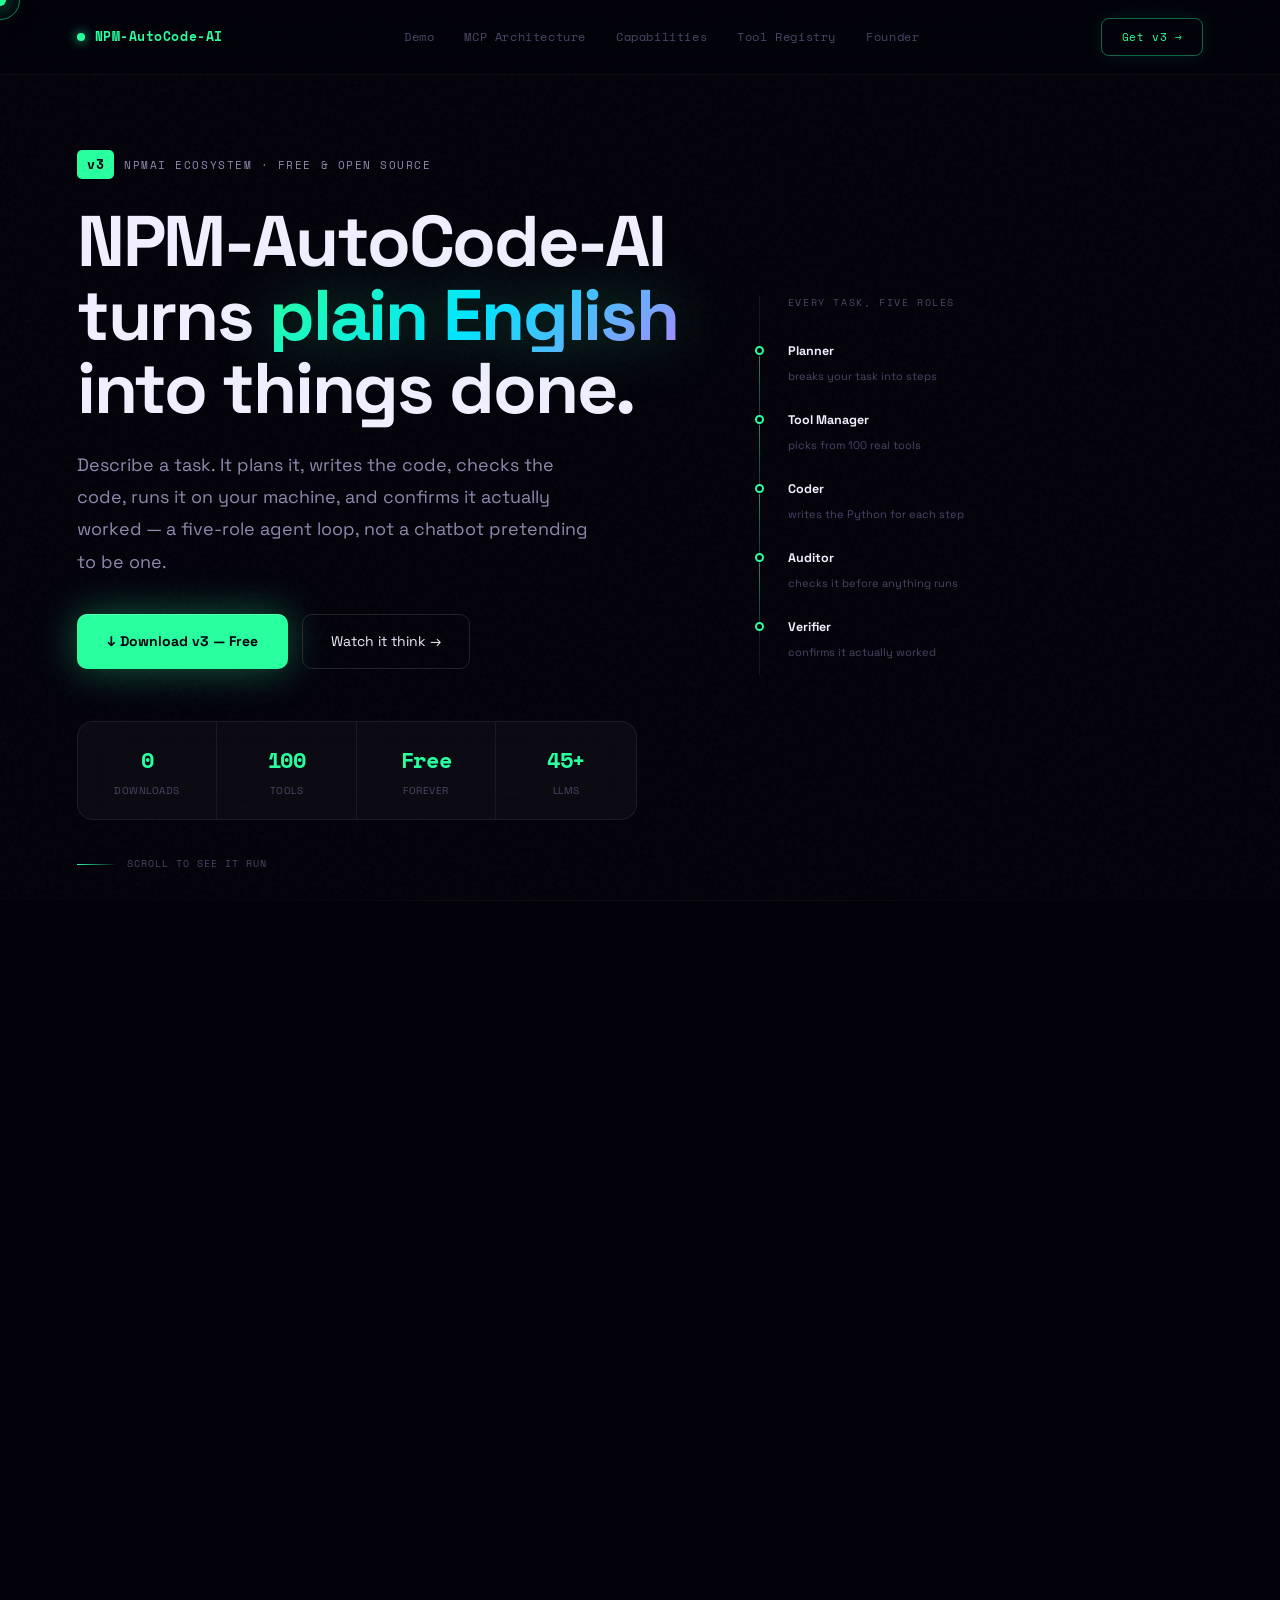
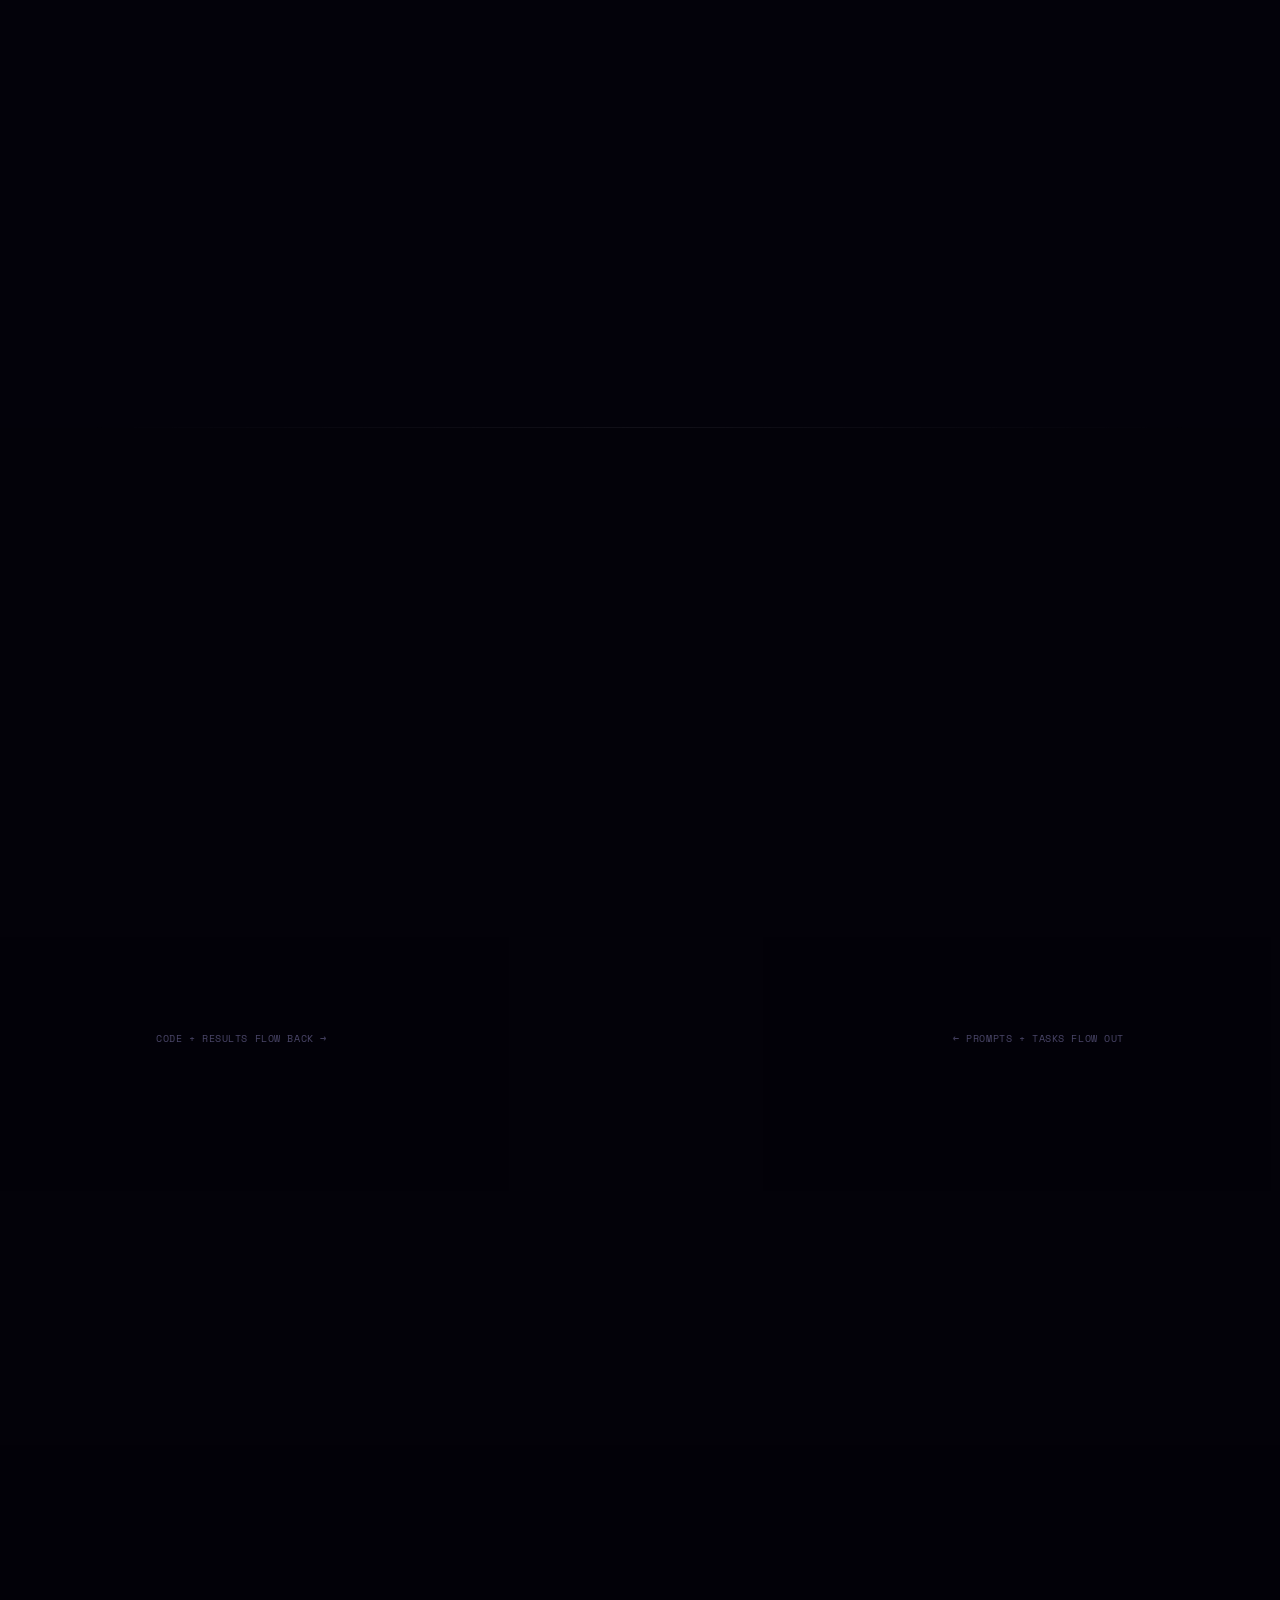
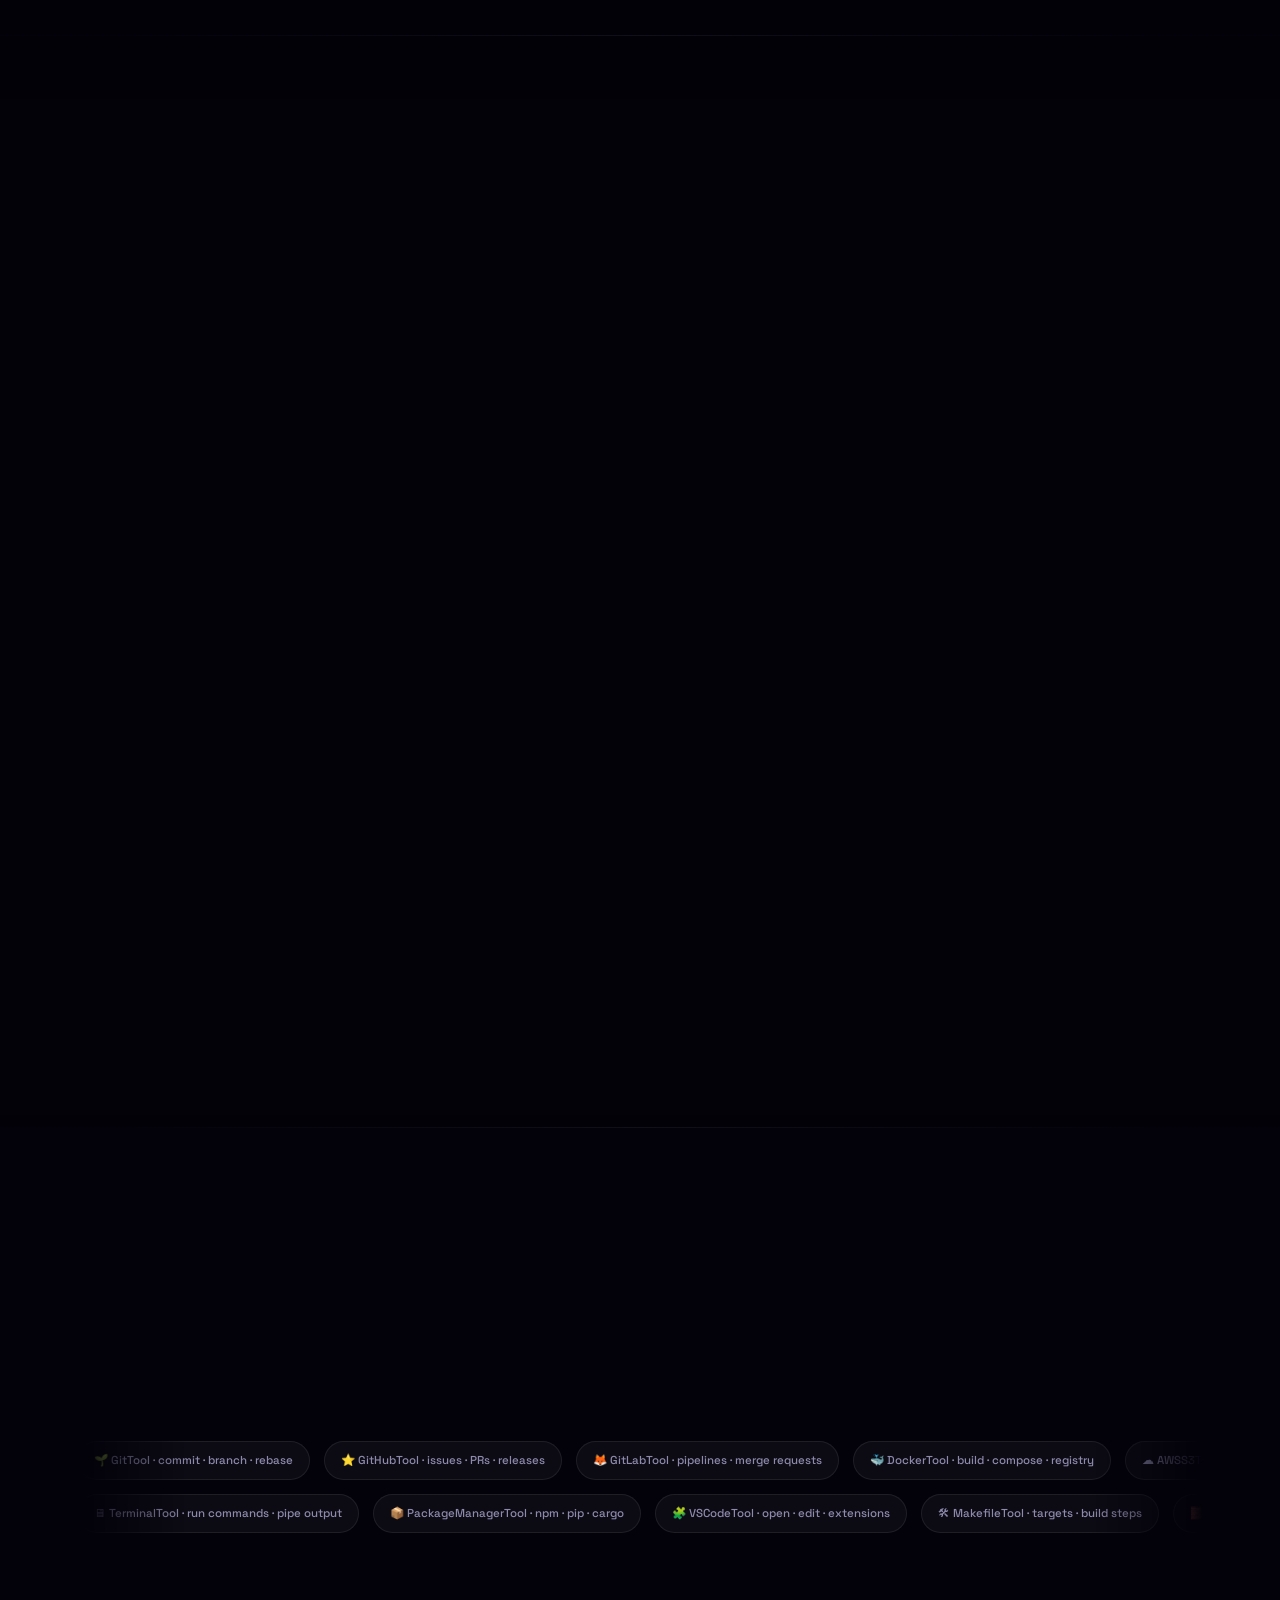
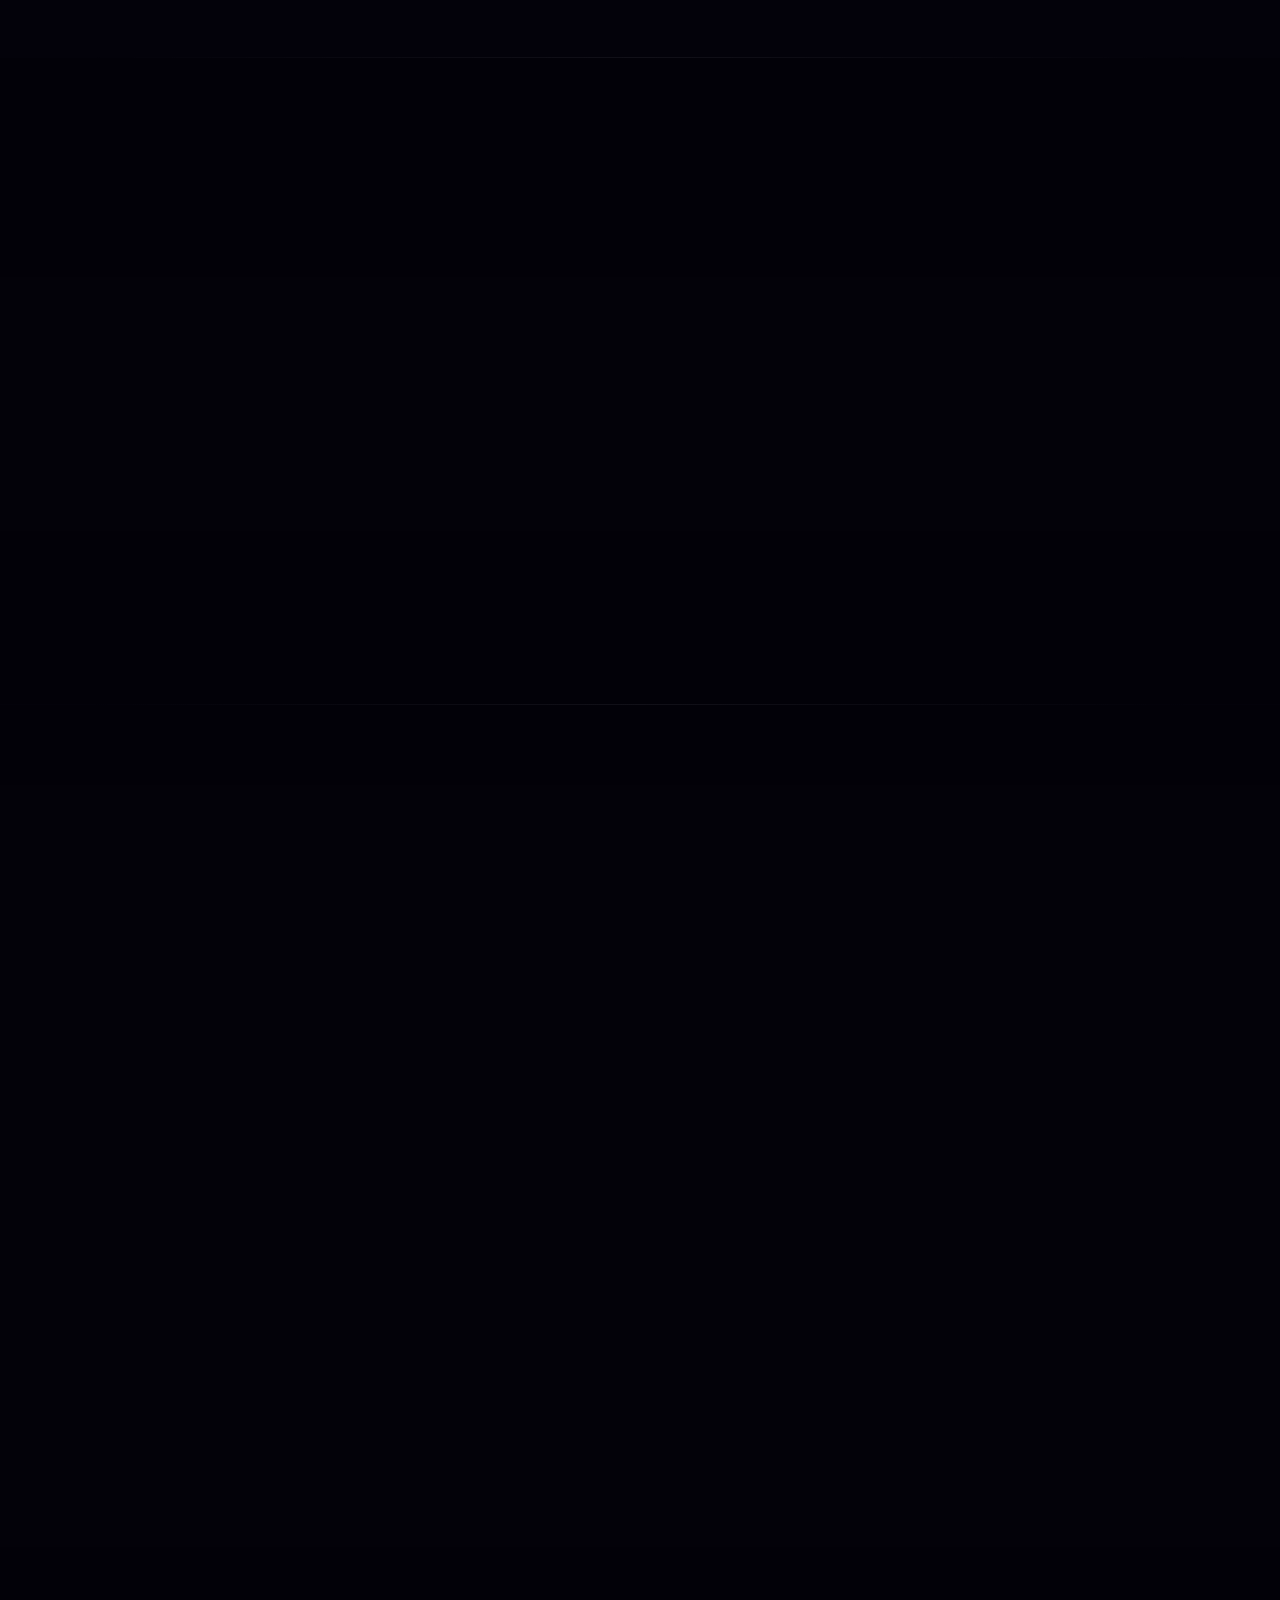
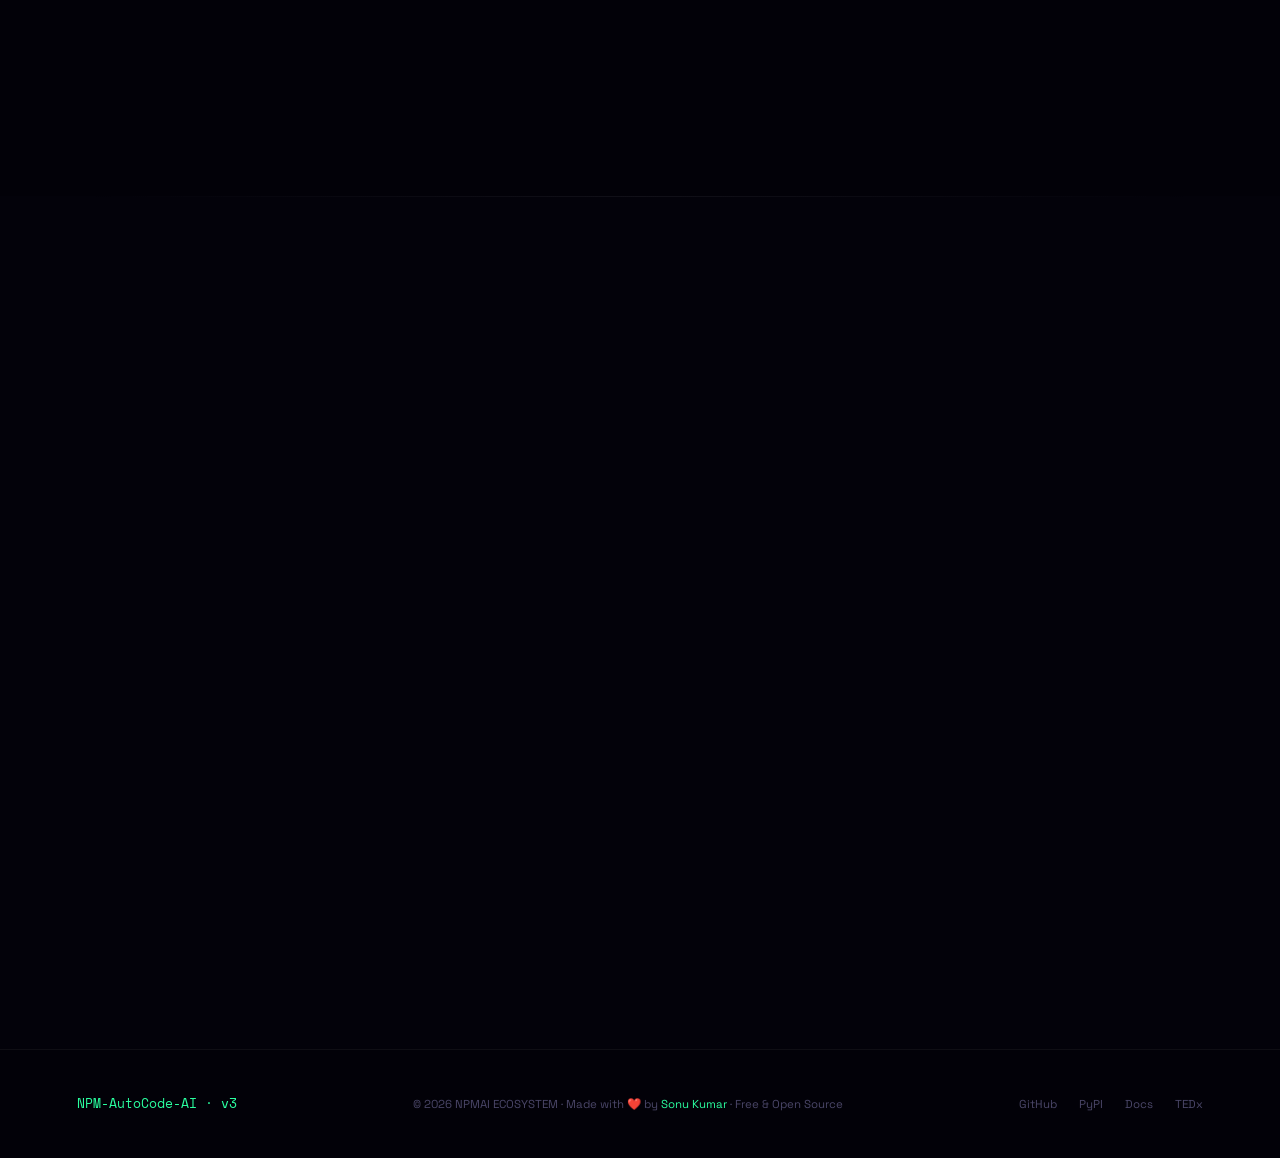
==== commit d3242989: "Update NPM_AutoCode_AI.html" ====
--- a/Docs/templates/NPM_AutoCode_AI.html
+++ b/Docs/templates/NPM_AutoCode_AI.html
@@ -1,1276 +1,1130 @@
-
 <!DOCTYPE html>
 <html lang="en">
 <head>
-  <meta charset="UTF-8"/>
-  <meta name="viewport" content="width=device-width, initial-scale=1.0"/>
-  <title>NPM AutoCode AI</title>
-  <link rel="preconnect" href="https://fonts.googleapis.com"/>
-  <link rel="preconnect" href="https://fonts.gstatic.com" crossorigin/>
-  <link href="https://fonts.googleapis.com/css2?family=Syne:wght@400;600;700;800&family=DM+Mono:ital,wght@0,400;0,500;1,400&family=DM+Sans:wght@300;400;500&display=swap" rel="stylesheet"/>
-  <link rel="stylesheet" href="https://cdnjs.cloudflare.com/ajax/libs/font-awesome/6.5.0/css/all.min.css"/>
-  <style>
-    :root {
-      --black: #05040d;
-      --deep: #0b091a;
-      --surface: #12102a;
-      --glass: rgba(255,255,255,0.04);
-      --glass-b: rgba(255,255,255,0.08);
-      --green: #1dba5e;
-      --green-dim: rgba(29,186,94,0.15);
-      --green-glow: rgba(29,186,94,0.35);
-      --teal: #00d4aa;
-      --purple: #8b6fff;
-      --text: #e8e4ff;
-      --muted: rgba(232,228,255,0.45);
-      --ghost: rgba(232,228,255,0.2);
-      --mono: 'DM Mono', monospace;
-      --display: 'Syne', sans-serif;
-      --body: 'DM Sans', sans-serif;
-      --r: 14px;
-      --r2: 20px;
-      --r3: 28px;
-    }
-    *, *::before, *::after { box-sizing: border-box; margin: 0; padding: 0; }
-    html { scroll-behavior: smooth; }
-    body {
-      font-family: var(--body);
-      background: var(--black);
-      color: var(--text);
-      min-height: 100vh;
-      overflow-x: hidden;
-      line-height: 1.65;
-    }
-    a { color: var(--green); text-decoration: none; transition: 0.25s; }
-    a:hover { color: #fff; }
-    ::-webkit-scrollbar { width: 4px; }
-    ::-webkit-scrollbar-track { background: var(--black); }
-    ::-webkit-scrollbar-thumb { background: var(--green); border-radius: 2px; }
-
-    /* ── BG CANVAS ── */
-    #stars-canvas {
-      position: fixed; inset: 0; pointer-events: none; z-index: 0; opacity: 0.6;
-    }
-    .orb {
-      position: fixed; border-radius: 50%; pointer-events: none; z-index: 0;
-      animation: orb-float 16s ease-in-out infinite;
-    }
-    .orb-1 { width: 700px; height: 700px; top: -200px; left: -150px; background: radial-gradient(circle, rgba(29,186,94,0.08) 0%, transparent 65%); animation-duration: 18s; }
-    .orb-2 { width: 500px; height: 500px; bottom: 0; right: -100px; background: radial-gradient(circle, rgba(139,111,255,0.09) 0%, transparent 65%); animation-duration: 22s; animation-delay: -8s; }
-    .orb-3 { width: 400px; height: 400px; top: 40%; left: 50%; background: radial-gradient(circle, rgba(0,212,170,0.06) 0%, transparent 65%); animation-duration: 26s; animation-delay: -14s; }
-    @keyframes orb-float { 0%,100% { transform:translate(0,0) scale(1); } 33% { transform:translate(40px,-30px) scale(1.04); } 66% { transform:translate(-20px,30px) scale(0.97); } }
-
-    /* ── LAYOUT ── */
-    .wrap { position: relative; z-index: 2; }
-
-    /* ── NAV ── */
-    nav {
-      position: fixed; top: 0; left: 0; right: 0; z-index: 100;
-      display: flex; align-items: center; justify-content: space-between;
-      padding: 18px 6vw;
-      background: rgba(5,4,13,0.7);
-      backdrop-filter: blur(20px);
-      border-bottom: 1px solid rgba(255,255,255,0.05);
-    }
-    .nav-logo {
-      font-family: var(--display); font-size: 1.1rem; font-weight: 700;
-      background: linear-gradient(135deg, var(--green), var(--teal));
-      -webkit-background-clip: text; -webkit-text-fill-color: transparent; background-clip: text;
-    }
-    .nav-links { display: flex; gap: 28px; font-size: 13px; }
-    .nav-links a { color: var(--muted); font-weight: 400; }
-    .nav-links a:hover { color: var(--text); }
-    .nav-btn {
-      background: var(--green-dim); color: var(--green);
-      border: 1px solid rgba(29,186,94,0.3); border-radius: 8px;
-      padding: 8px 18px; font-size: 13px; font-weight: 500;
-      transition: 0.25s; cursor: pointer;
-    }
-    .nav-btn:hover { background: var(--green); color: #000; }
-
-    /* ── HERO ── */
-    .hero {
-      min-height: 100vh; display: flex; flex-direction: column;
-      align-items: center; justify-content: center; text-align: center;
-      padding: 120px 6vw 80px;
-    }
-    .hero-eyebrow {
-      display: inline-flex; align-items: center; gap: 8px;
-      font-family: var(--mono); font-size: 11px; letter-spacing: 0.15em;
-      text-transform: uppercase; color: var(--green);
-      background: var(--green-dim); border: 1px solid rgba(29,186,94,0.25);
-      border-radius: 30px; padding: 6px 16px; margin-bottom: 28px;
-      animation: fade-up 0.8s ease 0.1s both;
-    }
-    .hero-eyebrow span { width: 6px; height: 6px; border-radius: 50%; background: var(--green); animation: pulse 2s infinite; display: inline-block; }
-    @keyframes pulse { 0%,100% { opacity:1; } 50% { opacity:0.3; } }
-    .hero h1 {
-      font-family: var(--display); font-size: clamp(3rem, 7vw, 5.5rem);
-      font-weight: 800; line-height: 1.0; letter-spacing: -0.03em;
-      margin-bottom: 24px; animation: fade-up 0.8s ease 0.2s both;
-    }
-    .hero h1 .g {
-      background: linear-gradient(135deg, var(--green) 0%, var(--teal) 50%, #fff 100%);
-      -webkit-background-clip: text; -webkit-text-fill-color: transparent; background-clip: text;
-    }
-    .hero-sub {
-      font-size: clamp(1rem, 2vw, 1.2rem); color: var(--muted); max-width: 600px;
-      margin: 0 auto 40px; line-height: 1.8; animation: fade-up 0.8s ease 0.3s both;
-    }
-    .hero-ctas { display: flex; gap: 14px; justify-content: center; flex-wrap: wrap; animation: fade-up 0.8s ease 0.4s both; margin-bottom: 70px; }
-    .btn-primary {
-      display: inline-flex; align-items: center; gap: 9px;
-      background: var(--green); color: #000; font-weight: 600; font-size: 14px;
-      padding: 13px 28px; border-radius: var(--r); border: none; cursor: pointer;
-      transition: 0.25s; box-shadow: 0 0 40px var(--green-glow);
-      font-family: var(--body); text-decoration: none;
-    }
-    .btn-primary:hover { transform: translateY(-2px) scale(1.03); box-shadow: 0 0 55px var(--green-glow); color: #000; }
-    .btn-secondary {
-      display: inline-flex; align-items: center; gap: 9px;
-      background: var(--glass); color: var(--text); font-size: 14px;
-      padding: 13px 28px; border-radius: var(--r);
-      border: 1px solid var(--glass-b); cursor: pointer;
-      transition: 0.25s; font-family: var(--body); text-decoration: none;
-    }
-    .btn-secondary:hover { background: rgba(255,255,255,0.08); border-color: rgba(255,255,255,0.15); color: var(--text); transform: translateY(-2px); }
-    @keyframes fade-up { from { opacity:0; transform:translateY(28px); } to { opacity:1; transform:translateY(0); } }
-
-    /* ── STATS STRIP ── */
-    .stats-strip {
-      display: flex; gap: 0; border: 1px solid var(--glass-b); border-radius: var(--r2);
-      background: var(--glass); overflow: hidden; max-width: 680px; width: 100%;
-      margin: 0 auto; animation: fade-up 0.8s ease 0.5s both;
-    }
-    .stat {
-      flex: 1; padding: 22px 20px; text-align: center;
-      border-right: 1px solid var(--glass-b);
-      transition: background 0.2s;
-    }
-    .stat:last-child { border-right: none; }
-    .stat:hover { background: rgba(255,255,255,0.04); }
-    .stat-num { font-family: var(--display); font-size: 1.6rem; font-weight: 700; color: var(--green); margin-bottom: 4px; }
-    .stat-lbl { font-size: 11px; color: var(--ghost); letter-spacing: 0.04em; text-transform: uppercase; }
-
-    /* ── SECTION BASE ── */
-    section { padding: 100px 6vw; position: relative; }
-    section.alt { background: rgba(0,0,0,0.2); }
-    .section-tag {
-      display: inline-flex; align-items: center; gap: 8px;
-      font-family: var(--mono); font-size: 10px; letter-spacing: 0.14em;
-      text-transform: uppercase; color: var(--green); margin-bottom: 16px;
-    }
-    .section-tag::before { content:''; display:inline-block; width:24px; height:1px; background:var(--green); }
-    h2.section-title {
-      font-family: var(--display); font-size: clamp(2rem, 4vw, 3rem);
-      font-weight: 700; letter-spacing: -0.03em; margin-bottom: 16px;
-    }
-    .section-desc { font-size: 16px; color: var(--muted); max-width: 560px; line-height: 1.8; margin-bottom: 64px; }
-
-    /* ── APP MOCKUP DEMO ── */
-    .demo-container { display: flex; flex-direction: column; align-items: center; gap: 0; }
-    .app-window {
-      width: 100%; max-width: 820px; margin: 0 auto;
-      background: #0e0c1f; border: 1px solid rgba(255,255,255,0.1);
-      border-radius: 18px; overflow: hidden;
-      box-shadow: 0 60px 120px rgba(0,0,0,0.8), 0 0 80px rgba(29,186,94,0.08);
-      transition: box-shadow 0.4s;
-    }
-    .app-window:hover { box-shadow: 0 60px 120px rgba(0,0,0,0.8), 0 0 100px rgba(29,186,94,0.15); }
-
-    /* titlebar */
-    .app-titlebar {
-      display: flex; align-items: center; gap: 14px;
-      padding: 14px 20px; background: #0a0918;
-      border-bottom: 1px solid rgba(255,255,255,0.07);
-    }
-    .win-dots { display: flex; gap: 7px; }
-    .win-dot {
-      width: 12px; height: 12px; border-radius: 50%;
-    }
-    .wd-red { background: #ff5f56; }
-    .wd-yel { background: #ffbd2e; }
-    .wd-grn { background: #28c940; }
-    .app-title-text {
-      flex: 1; text-align: center; font-family: var(--mono); font-size: 12px;
-      color: var(--ghost); letter-spacing: 0.06em;
-    }
-
-    /* app body */
-    .app-body { padding: 28px; display: flex; flex-direction: column; gap: 20px; }
-
-    /* input field */
-    .app-input-row { display: flex; gap: 12px; align-items: stretch; }
-    .app-input-wrap {
-      flex: 1; background: rgba(255,255,255,0.04); border: 1px solid rgba(255,255,255,0.1);
-      border-radius: 10px; padding: 12px 16px; display: flex; align-items: center; gap: 10px;
-      transition: border-color 0.3s;
-    }
-    .app-input-wrap.active { border-color: rgba(29,186,94,0.5); box-shadow: 0 0 0 3px rgba(29,186,94,0.08); }
-    .app-input-icon { color: var(--ghost); font-size: 14px; flex-shrink: 0; }
-    .app-input-text {
-      font-family: var(--mono); font-size: 13px; color: var(--text);
-      flex: 1; overflow: hidden; white-space: nowrap;
-    }
-    .app-cursor {
-      display: inline-block; width: 2px; height: 14px; background: var(--green);
-      animation: blink 1s steps(1) infinite; vertical-align: middle;
-    }
-    @keyframes blink { 0%,100% { opacity:1; } 50% { opacity:0; } }
-    .app-run-btn {
-      background: var(--green); color: #000; border: none; border-radius: 10px;
-      padding: 0 20px; font-size: 13px; font-weight: 600; cursor: pointer;
-      font-family: var(--body); transition: 0.2s; white-space: nowrap;
-      display: flex; align-items: center; gap: 8px;
-    }
-    .app-run-btn:hover { transform: scale(1.02); }
-
-    /* progress bar */
-    .app-progress-wrap { }
-    .app-progress-label {
-      display: flex; justify-content: space-between; align-items: center;
-      margin-bottom: 8px; font-family: var(--mono); font-size: 11px; color: var(--ghost);
-    }
-    .app-progress-track {
-      height: 4px; background: rgba(255,255,255,0.06); border-radius: 2px; overflow: hidden;
-    }
-    .app-progress-bar {
-      height: 100%; border-radius: 2px;
-      background: linear-gradient(90deg, var(--green), var(--teal));
-      width: 0%; transition: width 1.2s cubic-bezier(0.4,0,0.2,1);
-    }
-
-    /* log box */
-    .app-logs {
-      background: rgba(0,0,0,0.5); border: 1px solid rgba(255,255,255,0.07);
-      border-radius: 10px; padding: 16px; font-family: var(--mono);
-      font-size: 12px; line-height: 1.9; min-height: 140px; overflow: hidden;
-    }
-    .log-line { display: flex; gap: 10px; align-items: flex-start; opacity: 0; transform: translateY(6px); transition: all 0.3s; }
-    .log-line.visible { opacity: 1; transform: translateY(0); }
-    .log-time { color: var(--ghost); flex-shrink: 0; }
-    .log-msg { }
-    .log-msg.info { color: var(--muted); }
-    .log-msg.ok { color: var(--green); }
-    .log-msg.code { color: var(--teal); }
-    .log-msg.warn { color: #f5a623; }
-    .log-msg.done { color: var(--green); font-weight: 500; }
-
-    /* status bar */
-    .app-statusbar {
-      display: flex; align-items: center; justify-content: space-between;
-      padding: 10px 20px; background: rgba(0,0,0,0.4);
-      border-top: 1px solid rgba(255,255,255,0.07);
-      font-family: var(--mono); font-size: 10px; color: var(--ghost);
-    }
-    .status-dot { width: 7px; height: 7px; border-radius: 50%; background: var(--ghost); display: inline-block; margin-right: 6px; transition: background 0.5s, box-shadow 0.5s; }
-    .status-dot.running { background: var(--green); box-shadow: 0 0 8px var(--green); }
-    .status-dot.done { background: var(--teal); box-shadow: 0 0 8px var(--teal); }
-
-    /* demo controls below */
-    .demo-controls {
-      display: flex; gap: 10px; justify-content: center; margin-top: 28px; flex-wrap: wrap;
-    }
-    .demo-chip {
-      background: var(--glass); border: 1px solid var(--glass-b); border-radius: 30px;
-      padding: 8px 18px; font-size: 12px; color: var(--muted); cursor: pointer;
-      font-family: var(--mono); transition: 0.2s;
-    }
-    .demo-chip:hover, .demo-chip.active { background: var(--green-dim); border-color: rgba(29,186,94,0.4); color: var(--green); }
-
-    /* ── FEATURES ── */
-    .features-grid {
-      display: grid; grid-template-columns: repeat(auto-fit, minmax(280px, 1fr)); gap: 20px;
-    }
-    .feat-card {
-      background: var(--glass); border: 1px solid var(--glass-b); border-radius: var(--r2);
-      padding: 32px 28px; position: relative; overflow: hidden;
-      transition: all 0.35s;
-    }
-    .feat-card::before {
-      content: ''; position: absolute; top: 0; left: 0; right: 0; height: 2px;
-      background: linear-gradient(90deg, transparent, var(--green), transparent);
-      transform: scaleX(0); transition: transform 0.4s;
-    }
-    .feat-card:hover { transform: translateY(-8px); border-color: rgba(29,186,94,0.25); box-shadow: 0 30px 60px rgba(0,0,0,0.4), 0 0 0 1px rgba(29,186,94,0.08); }
-    .feat-card:hover::before { transform: scaleX(1); }
-    .feat-icon {
-      width: 48px; height: 48px; border-radius: 14px; margin-bottom: 20px;
-      display: flex; align-items: center; justify-content: center;
-      font-size: 20px; background: var(--green-dim); color: var(--green);
-    }
-    .feat-card h3 { font-family: var(--display); font-size: 1.1rem; font-weight: 700; margin-bottom: 10px; }
-    .feat-card p { font-size: 13px; color: var(--muted); line-height: 1.75; }
-    .feat-tag {
-      display: inline-block; margin-top: 14px; font-family: var(--mono); font-size: 10px;
-      letter-spacing: 0.06em; text-transform: uppercase; color: var(--green);
-      background: var(--green-dim); border-radius: 4px; padding: 3px 9px;
-    }
-
-    /* ── HOW TO USE (DOCS SECTION) ── */
-    .how-layout { display: grid; grid-template-columns: 1fr 1.4fr; gap: 60px; align-items: start; }
-    .how-steps { display: flex; flex-direction: column; gap: 0; }
-    .how-step {
-      display: flex; gap: 20px; padding: 24px 0; border-bottom: 1px solid rgba(255,255,255,0.05);
-      cursor: pointer; transition: 0.2s;
-    }
-    .how-step:last-child { border-bottom: none; }
-    .how-step:hover .step-text h4 { color: var(--green); }
-    .how-step.active .step-num { background: var(--green); color: #000; border-color: var(--green); }
-    .how-step.active .step-text h4 { color: var(--green); }
-    .step-num {
-      width: 38px; height: 38px; border-radius: 10px; flex-shrink: 0;
-      border: 1px solid rgba(255,255,255,0.1); background: var(--glass);
-      display: flex; align-items: center; justify-content: center;
-      font-family: var(--display); font-size: 14px; font-weight: 700;
-      color: var(--muted); transition: 0.3s;
-    }
-    .step-text h4 { font-family: var(--display); font-size: 15px; font-weight: 600; margin-bottom: 5px; transition: 0.2s; }
-    .step-text p { font-size: 13px; color: var(--muted); line-height: 1.7; }
-    .step-detail {
-      display: none; margin-top: 12px; padding: 16px;
-      background: rgba(29,186,94,0.06); border: 1px solid rgba(29,186,94,0.15);
-      border-radius: 10px;
-    }
-    .how-step.active .step-detail { display: block; }
-    .step-detail p { font-size: 12px; color: var(--muted); line-height: 1.75; }
-    .step-detail code {
-      display: block; margin-top: 8px; padding: 10px 14px;
-      background: rgba(0,0,0,0.4); border-radius: 8px; font-family: var(--mono);
-      font-size: 11px; color: var(--teal); border-left: 3px solid var(--green);
-    }
-
-    /* right panel - mini previews */
-    .how-preview { position: sticky; top: 100px; }
-    .preview-panel {
-      display: none; background: #0e0c1f; border: 1px solid rgba(255,255,255,0.08);
-      border-radius: 16px; overflow: hidden;
-      box-shadow: 0 30px 60px rgba(0,0,0,0.5), 0 0 40px rgba(29,186,94,0.06);
-    }
-    .preview-panel.active { display: block; animation: fade-in 0.35s ease; }
-    @keyframes fade-in { from { opacity:0; transform:scale(0.97); } to { opacity:1; transform:scale(1); } }
-    .preview-bar {
-      padding: 10px 16px; background: #0a0918; border-bottom: 1px solid rgba(255,255,255,0.06);
-      display: flex; align-items: center; gap: 8px;
-    }
-    .preview-bar .wd { width: 10px; height: 10px; border-radius: 50%; }
-    .preview-title { font-family: var(--mono); font-size: 11px; color: var(--ghost); flex: 1; text-align: center; }
-    .preview-body { padding: 22px; }
-    .px-label { font-family: var(--mono); font-size: 10px; text-transform: uppercase; letter-spacing: 0.1em; color: var(--ghost); margin-bottom: 8px; }
-    .px-field {
-      background: rgba(255,255,255,0.04); border: 1px solid rgba(255,255,255,0.1); border-radius: 8px;
-      padding: 10px 14px; font-family: var(--mono); font-size: 12px; color: var(--text); margin-bottom: 12px;
-    }
-    .px-field.typing { border-color: rgba(29,186,94,0.4); }
-    .px-btn {
-      width: 100%; padding: 10px; background: var(--green); color: #000;
-      border: none; border-radius: 8px; font-size: 12px; font-weight: 600;
-      font-family: var(--body); cursor: pointer;
-    }
-    .px-code-block {
-      background: rgba(0,0,0,0.5); border: 1px solid rgba(255,255,255,0.06);
-      border-radius: 8px; padding: 14px; font-family: var(--mono); font-size: 11px;
-      line-height: 1.9; color: var(--muted);
-    }
-    .px-code-block .kw { color: #c792ea; }
-    .px-code-block .fn { color: #82aaff; }
-    .px-code-block .str { color: #c3e88d; }
-    .px-code-block .cm { color: var(--ghost); font-style: italic; }
-    .px-progress { height: 4px; background: rgba(255,255,255,0.06); border-radius: 2px; margin-bottom: 10px; overflow: hidden; }
-    .px-progress-bar { height: 100%; background: linear-gradient(90deg, var(--green), var(--teal)); border-radius: 2px; }
-    .px-log-line { font-family: var(--mono); font-size: 11px; padding: 3px 0; }
-    .px-log-line .ok { color: var(--green); }
-    .px-log-line .info { color: var(--muted); }
-    .px-log-line .done { color: var(--teal); font-weight: 500; }
-    .px-folder {
-      background: rgba(255,255,255,0.03); border: 1px solid rgba(255,255,255,0.07);
-      border-radius: 8px; padding: 12px; font-family: var(--mono); font-size: 11px; color: var(--muted);
-    }
-    .px-folder-row { display: flex; gap: 8px; align-items: center; padding: 3px 0; }
-    .px-folder-row i { color: var(--green); font-size: 12px; }
-    .px-folder-row.file i { color: var(--teal); }
-    .px-badge {
-      display: inline-block; padding: 4px 12px; border-radius: 20px; font-size: 10px;
-      font-family: var(--mono); text-transform: uppercase; letter-spacing: 0.06em;
-      background: rgba(29,186,94,0.15); color: var(--green); border: 1px solid rgba(29,186,94,0.25);
-    }
-
-    /* ── WHO USES IT ── */
-    .users-grid { display: grid; grid-template-columns: repeat(auto-fit, minmax(200px, 1fr)); gap: 16px; }
-    .user-card {
-      background: var(--glass); border: 1px solid var(--glass-b); border-radius: var(--r2);
-      padding: 28px 24px; text-align: center; transition: 0.3s;
-    }
-    .user-card:hover { background: rgba(255,255,255,0.06); border-color: rgba(29,186,94,0.2); transform: translateY(-4px); }
-    .user-emoji { font-size: 2.5rem; margin-bottom: 12px; display: block; }
-    .user-card h4 { font-family: var(--display); font-size: 15px; font-weight: 700; margin-bottom: 7px; }
-    .user-card p { font-size: 12px; color: var(--muted); line-height: 1.7; }
-
-    /* ── DOWNLOAD ── */
-    .download-box {
-      max-width: 700px; margin: 0 auto; text-align: center;
-      background: var(--glass); border: 1px solid rgba(29,186,94,0.2); border-radius: var(--r3);
-      padding: 64px 48px; position: relative; overflow: hidden;
-    }
-    .download-box::before {
-      content: ''; position: absolute; top: 0; left: 0; right: 0; height: 2px;
-      background: linear-gradient(90deg, transparent, var(--green), var(--teal), transparent);
-    }
-    .download-box h3 { font-family: var(--display); font-size: 2rem; font-weight: 700; margin-bottom: 14px; }
-    .download-box p { color: var(--muted); margin-bottom: 36px; font-size: 15px; }
-    .download-steps {
-      display: flex; gap: 0; justify-content: center; margin-bottom: 40px; flex-wrap: wrap;
-    }
-    .dl-step { text-align: center; padding: 0 24px; position: relative; }
-    .dl-step:not(:last-child)::after {
-      content: '→'; position: absolute; right: -6px; top: 12px;
-      color: var(--ghost); font-size: 12px;
-    }
-    .dl-step-num {
-      width: 36px; height: 36px; border-radius: 50%; background: var(--green-dim);
-      border: 1px solid rgba(29,186,94,0.3); display: flex; align-items: center;
-      justify-content: center; font-family: var(--display); font-size: 14px; font-weight: 700;
-      color: var(--green); margin: 0 auto 8px;
-    }
-    .dl-step p { font-size: 12px; color: var(--muted); }
-    .btn-download {
-      display: inline-flex; align-items: center; gap: 12px;
-      background: linear-gradient(135deg, var(--green), var(--teal));
-      color: #000; font-weight: 700; font-size: 16px;
-      padding: 18px 40px; border-radius: var(--r2); text-decoration: none;
-      transition: 0.3s; box-shadow: 0 0 60px rgba(29,186,94,0.25);
-    }
-    .btn-download:hover { transform: translateY(-3px) scale(1.02); box-shadow: 0 0 80px rgba(29,186,94,0.4); color: #000; }
-    .download-note { margin-top: 20px; font-family: var(--mono); font-size: 11px; color: var(--ghost); }
-
-    /* ── FOUNDER ── */
-    .founder-card {
-      max-width: 960px; margin: 0 auto;
-      background: rgba(14, 12, 31, 0.9); border: 1px solid rgba(139,111,255,0.2);
-      border-radius: var(--r3); overflow: hidden;
-      box-shadow: 0 40px 80px rgba(0,0,0,0.6), 0 0 60px rgba(139,111,255,0.06);
-    }
-    .founder-top {
-      position: relative; padding: 2px; overflow: hidden;
-      background: linear-gradient(90deg, transparent, rgba(139,111,255,0.5), rgba(29,186,94,0.4), transparent);
-    }
-    .founder-banner-inner {
-      background: rgba(14,12,31,0.9); padding: 14px 28px;
-      display: flex; align-items: center; justify-content: center;
-    }
-    .banner-img { max-width: 500px; width: 100%; }
-    .founder-body { display: grid; grid-template-columns: auto 1fr; gap: 0; }
-    .founder-left { padding: 40px 36px; border-right: 1px solid rgba(255,255,255,0.06); display: flex; flex-direction: column; align-items: center; gap: 20px; }
-    .founder-avatar {
-      width: 150px; height: 150px; border-radius: 22px; overflow: hidden;
-      border: 2px solid rgba(139,111,255,0.4);
-      box-shadow: 0 0 0 6px rgba(139,111,255,0.06), 0 0 40px rgba(139,111,255,0.15);
-      animation: avatar-float 4s ease-in-out infinite;
-    }
-    @keyframes avatar-float { 0%,100% { transform:translateY(0); } 50% { transform:translateY(-8px); } }
-    .founder-avatar img { width: 100%; height: 100%; object-fit: cover; }
-    .founder-badges { display: flex; flex-direction: column; gap: 8px; width: 100%; }
-    .f-badge {
-      display: flex; align-items: center; gap: 8px; padding: 8px 12px;
-      background: rgba(255,255,255,0.03); border: 1px solid rgba(255,255,255,0.07);
-      border-radius: 8px; font-size: 11px; color: var(--muted); white-space: nowrap;
-      transition: 0.2s;
-    }
-    .f-badge:hover { border-color: rgba(139,111,255,0.3); color: var(--text); }
-    .f-badge i { color: var(--purple); width: 14px; flex-shrink: 0; }
-    .founder-right { padding: 40px; }
-    .founder-right h2 { font-family: var(--display); font-size: 2rem; font-weight: 800; letter-spacing: -0.03em; margin-bottom: 4px; }
-    .founder-right h2 .hl { color: var(--green); }
-    .founder-role { font-size: 12px; color: var(--purple); font-family: var(--mono); letter-spacing: 0.08em; text-transform: uppercase; margin-bottom: 16px; }
-    .founder-tagline { font-size: 13px; color: var(--muted); line-height: 1.75; margin-bottom: 24px; }
-    .founder-links { display: flex; gap: 10px; flex-wrap: wrap; margin-bottom: 32px; }
-    .f-link {
-      display: inline-flex; align-items: center; gap: 7px;
-      padding: 8px 16px; border-radius: 8px; font-size: 12px; font-weight: 500;
-      background: rgba(255,255,255,0.04); border: 1px solid rgba(255,255,255,0.1);
-      color: var(--muted); transition: 0.2s; text-decoration: none;
-    }
-    .f-link:hover { background: rgba(139,111,255,0.1); border-color: rgba(139,111,255,0.35); color: var(--text); }
-    .founder-stats {
-      display: grid; grid-template-columns: repeat(3, 1fr); gap: 12px; margin-bottom: 28px;
-    }
-    .f-stat {
-      background: rgba(255,255,255,0.03); border: 1px solid rgba(255,255,255,0.06);
-      border-radius: 10px; padding: 14px; text-align: center; transition: 0.2s;
-    }
-    .f-stat:hover { border-color: rgba(29,186,94,0.2); }
-    .f-stat-num { font-family: var(--display); font-size: 1.3rem; font-weight: 700; color: var(--green); }
-    .f-stat-lbl { font-size: 10px; color: var(--ghost); text-transform: uppercase; letter-spacing: 0.06em; margin-top: 3px; }
-    .founder-timeline { display: flex; flex-direction: column; gap: 14px; }
-    .f-tl {
-      display: flex; gap: 14px; align-items: flex-start;
-      padding: 14px; background: rgba(255,255,255,0.02); border: 1px solid rgba(255,255,255,0.05);
-      border-radius: 10px; transition: 0.2s;
-    }
-    .f-tl:hover { border-color: rgba(29,186,94,0.2); background: rgba(29,186,94,0.03); }
-    .f-tl-dot {
-      width: 32px; height: 32px; border-radius: 8px; flex-shrink: 0;
-      display: flex; align-items: center; justify-content: center;
-      font-size: 14px; background: var(--green-dim); color: var(--green);
-    }
-    .f-tl-age { font-family: var(--mono); font-size: 10px; color: var(--green); letter-spacing: 0.06em; margin-bottom: 3px; }
-    .f-tl-title { font-size: 13px; font-weight: 600; color: var(--text); margin-bottom: 2px; }
-    .f-tl-desc { font-size: 12px; color: var(--muted); line-height: 1.65; }
-    .founder-mission {
-      margin: 0 28px 28px; padding: 24px; border-radius: 14px;
-      background: rgba(139,111,255,0.05); border: 1px solid rgba(139,111,255,0.15);
-      position: relative; overflow: hidden;
-    }
-    .founder-mission::before {
-      content: ''; position: absolute; top: 0; left: 0; right: 0; height: 1px;
-      background: linear-gradient(90deg, transparent, var(--purple), transparent);
-    }
-    .founder-mission p { font-size: 14px; color: var(--muted); line-height: 1.8; font-style: italic; }
-    .founder-mission .attr { margin-top: 10px; font-family: var(--mono); font-size: 11px; color: var(--ghost); }
-
-    /* ── FOOTER ── */
-    footer {
-      text-align: center; padding: 48px 6vw;
-      border-top: 1px solid rgba(255,255,255,0.05);
-      background: rgba(0,0,0,0.3); font-size: 13px; color: var(--ghost);
-    }
-    footer span { color: var(--green); }
-
-    /* ── RESPONSIVE ── */
-    @media (max-width: 900px) {
-      .how-layout { grid-template-columns: 1fr; }
-      .how-preview { position: static; margin-top: 36px; }
-      .founder-body { grid-template-columns: 1fr; }
-      .founder-left { border-right: none; border-bottom: 1px solid rgba(255,255,255,0.06); flex-direction: row; flex-wrap: wrap; justify-content: center; padding: 28px; }
-      .founder-badges { flex-direction: row; width: auto; }
-      .founder-stats { grid-template-columns: repeat(2, 1fr); }
-      .how-step { display: flex; }
-    }
-    @media (max-width: 640px) {
-      nav .nav-links { display: none; }
-      .stats-strip { flex-direction: column; }
-      .stat { border-right: none; border-bottom: 1px solid var(--glass-b); }
-      .stat:last-child { border-bottom: none; }
-      section { padding: 70px 5vw; }
-      .founder-stats { grid-template-columns: 1fr; }
-      .download-box { padding: 40px 24px; }
-    }
-  </style>
+<meta charset="UTF-8"/>
+<meta name="viewport" content="width=device-width, initial-scale=1.0"/>
+<title>NPM-AutoCode-AI — v3 · NPMAI Ecosystem</title>
+<link rel="preconnect" href="https://fonts.googleapis.com"/>
+<link href="https://fonts.googleapis.com/css2?family=Space+Grotesk:wght@300;400;500;600;700&family=Space+Mono:ital,wght@0,400;0,700;1,400&display=swap" rel="stylesheet"/>
+<script src="https://cdnjs.cloudflare.com/ajax/libs/three.js/r128/three.min.js"></script>
+<style>
+*,*::before,*::after{box-sizing:border-box;margin:0;padding:0;}
+:root{
+  --void:#03020A;--deep:#07051A;--space:#0C0A24;
+  --panel:rgba(255,255,255,0.04);--rim:rgba(255,255,255,0.08);
+  --mint:#2AFFA0;--cyan:#00E5FF;--violet:#A78BFA;
+  --rose:#FF6B9D;--amber:#FFB347;--sky:#38BDF8;
+  --bright:#F0EEFF;--mid:#8E8AAE;--dim:#4A4668;
+  --font-display:'Space Grotesk',sans-serif;
+  --font-mono:'Space Mono',monospace;
+}
+html{scroll-behavior:smooth;}
+body{
+  font-family:var(--font-display);
+  background:var(--void);color:var(--bright);
+  overflow-x:hidden;cursor:none;
+  line-height:1.65;
+}
+::-webkit-scrollbar{width:3px;}
+::-webkit-scrollbar-track{background:var(--void);}
+::-webkit-scrollbar-thumb{background:var(--mint);border-radius:2px;}
+
+/* ── CUSTOM CURSOR (unchanged) ── */
+#cursor{
+  position:fixed;width:12px;height:12px;border-radius:50%;
+  background:var(--mint);pointer-events:none;z-index:9999;
+  transform:translate(-50%,-50%);transition:transform 0.1s,width 0.3s,height 0.3s,opacity 0.3s;
+  box-shadow:0 0 20px var(--mint),0 0 40px rgba(42,255,160,0.4);
+  mix-blend-mode:difference;
+}
+#cursor-ring{
+  position:fixed;width:40px;height:40px;border-radius:50%;
+  border:1px solid rgba(42,255,160,0.5);pointer-events:none;z-index:9998;
+  transform:translate(-50%,-50%);
+  transition:transform 0.12s cubic-bezier(0.23,1,0.32,1),width 0.4s,height 0.4s,opacity 0.3s;
+}
+body:hover #cursor{opacity:1;}
+@media(hover:none){ #cursor,#cursor-ring{display:none;} body{cursor:auto;} }
+
+/* ── THREE.JS CANVAS (unchanged) ── */
+#three-canvas{
+  position:fixed;top:0;left:0;width:100%;height:100%;
+  z-index:0;pointer-events:none;
+}
+
+/* ── NOISE OVERLAY (unchanged) ── */
+body::after{
+  content:'';position:fixed;inset:0;z-index:1;pointer-events:none;
+  background-image:url("data:image/svg+xml,%3Csvg viewBox='0 0 256 256' xmlns='http://www.w3.org/2000/svg'%3E%3Cfilter id='n'%3E%3CfeTurbulence type='fractalNoise' baseFrequency='0.9' numOctaves='4' stitchTiles='stitch'/%3E%3C/filter%3E%3Crect width='100%25' height='100%25' filter='url(%23n)' opacity='1'/%3E%3C/svg%3E");
+  opacity:0.03;
+}
+
+.wrap{position:relative;z-index:2;}
+
+/* ── NAV ── */
+nav{
+  position:fixed;top:0;left:0;right:0;z-index:100;
+  display:flex;align-items:center;justify-content:space-between;
+  padding:18px 6vw;
+  background:rgba(3,2,10,0.6);
+  backdrop-filter:blur(24px);
+  border-bottom:1px solid rgba(255,255,255,0.04);
+}
+.nav-logo{
+  font-family:var(--font-mono);font-size:13px;font-weight:700;
+  color:var(--mint);letter-spacing:0.04em;
+  display:flex;align-items:center;gap:10px;
+}
+.nav-logo-dot{
+  width:8px;height:8px;border-radius:50%;background:var(--mint);
+  box-shadow:0 0 12px var(--mint);
+  animation:pulse-dot 2s ease-in-out infinite;
+}
+@keyframes pulse-dot{
+  0%,100%{box-shadow:0 0 8px var(--mint);}
+  50%{box-shadow:0 0 20px var(--mint),0 0 40px rgba(42,255,160,0.4);}
+}
+.nav-links{display:flex;gap:30px;}
+.nav-links a{
+  font-size:12px;color:var(--dim);text-decoration:none;
+  font-family:var(--font-mono);letter-spacing:0.05em;
+  transition:color 0.3s;position:relative;
+}
+.nav-links a::after{
+  content:'';position:absolute;bottom:-4px;left:0;width:0;height:1px;
+  background:var(--mint);transition:width 0.3s;
+}
+.nav-links a:hover{color:var(--mint);}
+.nav-links a:hover::after{width:100%;}
+.nav-cta{
+  background:transparent;border:1px solid rgba(42,255,160,0.4);
+  color:var(--mint);padding:9px 20px;border-radius:8px;
+  font-family:var(--font-mono);font-size:11px;letter-spacing:0.05em;
+  cursor:none;text-decoration:none;
+  transition:all 0.3s;
+  box-shadow:0 0 20px rgba(42,255,160,0.1);
+}
+.nav-cta:hover{
+  background:rgba(42,255,160,0.1);
+  box-shadow:0 0 30px rgba(42,255,160,0.25);
+}
+
+/* ── HERO — asymmetric, version tag as the eyebrow signature ── */
+#hero{
+  min-height:100vh;display:grid;grid-template-columns:1.3fr 0.9fr;gap:40px;
+  align-items:center;
+  padding:150px 6vw 80px;
+  position:relative;overflow:hidden;
+}
+.hero-version-tag{
+  display:inline-flex;align-items:baseline;gap:10px;
+  font-family:var(--font-mono);
+  margin-bottom:26px;
+  opacity:0;animation:rise 0.9s cubic-bezier(0.16,1,0.3,1) 0.3s forwards;
+}
+.hero-version-tag .v-big{font-size:13px;color:var(--void);background:var(--mint);
+  padding:4px 10px;border-radius:5px;font-weight:700;letter-spacing:0.05em;}
+.hero-version-tag .v-txt{font-size:11px;color:var(--mid);letter-spacing:0.14em;text-transform:uppercase;}
+
+.hero-title{
+  font-size:clamp(2.6rem,5.6vw,4.6rem);
+  font-weight:700;line-height:1.02;letter-spacing:-0.03em;
+  margin-bottom:24px;
+  opacity:0;animation:rise 0.9s cubic-bezier(0.16,1,0.3,1) 0.5s forwards;
+}
+.hero-title .grad{
+  display:inline-block;
+  background:linear-gradient(135deg,var(--mint) 0%,var(--cyan) 50%,var(--violet) 100%);
+  -webkit-background-clip:text;-webkit-text-fill-color:transparent;
+  background-clip:text;
+  filter:drop-shadow(0 0 30px rgba(42,255,160,0.3));
+}
+.hero-sub{
+  font-size:clamp(0.98rem,1.6vw,1.12rem);color:var(--mid);
+  max-width:520px;margin-bottom:36px;line-height:1.8;
+  opacity:0;animation:rise 0.9s cubic-bezier(0.16,1,0.3,1) 0.7s forwards;
+}
+.hero-actions{
+  display:flex;gap:14px;flex-wrap:wrap;margin-bottom:52px;
+  opacity:0;animation:rise 0.9s cubic-bezier(0.16,1,0.3,1) 0.9s forwards;
+}
+.btn-primary{
+  display:inline-flex;align-items:center;gap:10px;
+  background:var(--mint);color:#040210;
+  font-weight:700;font-size:14px;
+  padding:15px 30px;border-radius:10px;
+  text-decoration:none;cursor:none;
+  transition:all 0.3s;
+  box-shadow:0 0 40px rgba(42,255,160,0.35),inset 0 1px 0 rgba(255,255,255,0.2);
+  font-family:var(--font-display);
+}
+.btn-primary:hover{transform:translateY(-3px) scale(1.03);box-shadow:0 0 60px rgba(42,255,160,0.5);}
+.btn-ghost{
+  display:inline-flex;align-items:center;gap:10px;
+  background:transparent;color:var(--bright);
+  font-size:14px;padding:15px 28px;border-radius:10px;
+  border:1px solid rgba(255,255,255,0.12);
+  text-decoration:none;cursor:none;
+  transition:all 0.3s;font-family:var(--font-display);
+}
+.btn-ghost:hover{background:rgba(255,255,255,0.06);border-color:rgba(255,255,255,0.25);transform:translateY(-3px);}
+
+.stats-strip{
+  display:grid;grid-template-columns:repeat(4,1fr);gap:0;
+  border:1px solid rgba(255,255,255,0.08);
+  border-radius:16px;overflow:hidden;max-width:560px;
+  background:rgba(255,255,255,0.03);backdrop-filter:blur(20px);
+  opacity:0;animation:rise 0.9s cubic-bezier(0.16,1,0.3,1) 1.1s forwards;
+}
+.stat{padding:20px 12px;text-align:center;border-right:1px solid rgba(255,255,255,0.06);transition:background 0.3s;cursor:default;}
+.stat:last-child{border-right:none;}
+.stat:hover{background:rgba(255,255,255,0.04);}
+.stat-num{font-family:var(--font-mono);font-size:1.4rem;font-weight:700;color:var(--mint);margin-bottom:4px;letter-spacing:-0.02em;}
+.stat-lbl{font-size:10px;color:var(--dim);letter-spacing:0.05em;text-transform:uppercase;}
+
+/* hero right — vertical stage rail, a real signature element */
+.hero-rail{
+  opacity:0;animation:rise 0.9s cubic-bezier(0.16,1,0.3,1) 1.0s forwards;
+  border-left:1px solid rgba(255,255,255,0.08);
+  padding-left:28px;display:flex;flex-direction:column;gap:0;
+}
+.hero-rail-label{font-family:var(--font-mono);font-size:10px;color:var(--dim);
+  letter-spacing:0.16em;text-transform:uppercase;margin-bottom:18px;}
+.rail-node{display:flex;gap:14px;padding:11px 0;position:relative;}
+.rail-node::before{
+  content:'';position:absolute;left:-33px;top:16px;width:9px;height:9px;
+  border-radius:50%;background:var(--void);border:2px solid var(--mint);
+}
+.rail-node:not(:last-child)::after{
+  content:'';position:absolute;left:-29px;top:26px;width:1px;height:calc(100% + 4px);
+  background:linear-gradient(to bottom,rgba(42,255,160,0.5),rgba(42,255,160,0.05));
+}
+.rail-node b{font-size:12.5px;color:var(--bright);display:block;}
+.rail-node span{font-size:11px;color:var(--dim);}
+
+@keyframes rise{from{opacity:0;transform:translateY(28px);}to{opacity:1;transform:translateY(0);}}
+
+.scroll-indicator{
+  position:absolute;bottom:28px;left:6vw;
+  display:flex;align-items:center;gap:10px;
+  color:var(--dim);font-family:var(--font-mono);font-size:10px;
+  letter-spacing:0.1em;text-transform:uppercase;
+}
+.scroll-line{width:40px;height:1px;background:linear-gradient(to right,var(--mint),transparent);}
+
+section{padding:110px 6vw;position:relative;}
+.section-eyebrow{
+  font-family:var(--font-mono);font-size:10px;letter-spacing:0.16em;text-transform:uppercase;
+  color:var(--mint);margin-bottom:16px;display:flex;align-items:center;gap:12px;
+}
+.section-eyebrow::after{content:'';flex:1;height:1px;max-width:60px;background:linear-gradient(90deg,var(--mint),transparent);}
+h2.section-title{font-size:clamp(2rem,4vw,3.2rem);font-weight:700;letter-spacing:-0.03em;margin-bottom:16px;line-height:1.08;}
+.section-desc{font-size:15px;color:var(--mid);max-width:540px;line-height:1.8;margin-bottom:64px;}
+.divider{height:1px;background:linear-gradient(90deg,transparent,rgba(255,255,255,0.06),transparent);margin:0 6vw;}
+
+/* ── APP DEMO WINDOW ── */
+.demo-center{display:flex;flex-direction:column;align-items:center;gap:0;}
+.app-frame{
+  width:100%;max-width:920px;
+  background:rgba(11,9,28,0.96);
+  border:1px solid rgba(255,255,255,0.1);
+  border-radius:20px;overflow:hidden;
+  box-shadow:0 80px 160px rgba(0,0,0,0.8),0 0 0 1px rgba(42,255,160,0.08),0 0 120px rgba(42,255,160,0.06);
+  transform:perspective(1200px) rotateX(3deg);
+  transition:transform 0.6s cubic-bezier(0.23,1,0.32,1),box-shadow 0.6s;
+  animation:frame-float 6s ease-in-out infinite;
+}
+@keyframes frame-float{0%,100%{transform:perspective(1200px) rotateX(3deg) translateY(0);}50%{transform:perspective(1200px) rotateX(2deg) translateY(-12px);}}
+.app-frame:hover{transform:perspective(1200px) rotateX(0deg) translateY(-8px);box-shadow:0 80px 160px rgba(0,0,0,0.7),0 0 80px rgba(42,255,160,0.12);animation:none;}
+.app-tb{display:flex;align-items:center;gap:14px;padding:14px 20px;background:rgba(7,5,18,0.98);border-bottom:1px solid rgba(255,255,255,0.06);}
+.tb-dots{display:flex;gap:7px;}
+.tb-dot{width:12px;height:12px;border-radius:50%;}
+.td-r{background:#FF5F56;} .td-y{background:#FFBD2E;} .td-g{background:#28C940;}
+.tb-title{flex:1;text-align:center;font-family:var(--font-mono);font-size:11px;color:var(--dim);letter-spacing:0.05em;}
+.tb-badge{font-family:var(--font-mono);font-size:9px;padding:3px 8px;border-radius:4px;background:rgba(42,255,160,0.12);color:var(--mint);border:1px solid rgba(42,255,160,0.25);letter-spacing:0.06em;}
+.app-body{display:grid;grid-template-columns:210px 1fr;height:500px;}
+.app-sidebar{background:rgba(6,4,16,0.9);border-right:1px solid rgba(255,255,255,0.06);padding:20px 0;display:flex;flex-direction:column;}
+.app-sidebar-logo{padding:0 18px 16px;font-family:var(--font-mono);font-size:11px;color:var(--mint);letter-spacing:0.02em;}
+.app-sidebar-sep{height:1px;background:rgba(255,255,255,0.05);margin-bottom:10px;}
+.app-sidebar-label{padding:10px 18px 6px;font-family:var(--font-mono);font-size:9px;color:var(--dim);letter-spacing:0.12em;text-transform:uppercase;}
+.app-nav-item{display:flex;align-items:center;gap:10px;padding:10px 18px;font-size:12px;color:var(--mid);border-left:2px solid transparent;cursor:pointer;transition:all 0.2s;}
+.app-nav-item.active{color:var(--mint);border-left-color:var(--mint);background:linear-gradient(90deg,rgba(42,255,160,0.1),transparent);}
+.app-nav-item:hover:not(.active){color:var(--bright);background:rgba(255,255,255,0.04);}
+.app-sidebar-spacer{flex:1;}
+.app-mcp{margin:0 12px 12px;padding:10px 12px;background:rgba(42,255,160,0.06);border:1px solid rgba(42,255,160,0.2);border-radius:8px;font-family:var(--font-mono);font-size:9px;color:var(--mint);display:flex;align-items:center;gap:8px;}
+.mcp-dot-live{width:6px;height:6px;border-radius:50%;background:var(--mint);animation:pulse-dot 1.5s infinite;flex-shrink:0;}
+.app-main{display:flex;flex-direction:column;overflow:hidden;}
+.app-chat{flex:1;overflow:hidden;padding:18px 22px;display:flex;flex-direction:column;gap:12px;}
+.bubble{display:flex;max-width:80%;animation:bubble-in 0.3s cubic-bezier(0.34,1.56,0.64,1) forwards;}
+@keyframes bubble-in{from{opacity:0;transform:translateY(10px) scale(0.95);}to{opacity:1;transform:translateY(0) scale(1);}}
+.bubble.user{margin-left:auto;flex-direction:row-reverse;}
+.bubble-text{padding:10px 15px;border-radius:14px;font-size:12px;line-height:1.6;}
+.bubble.agent .bubble-text{background:rgba(17,16,40,0.9);border:1px solid rgba(42,255,160,0.2);border-top-left-radius:3px;color:var(--bright);}
+.bubble.user .bubble-text{background:linear-gradient(135deg,rgba(42,255,160,0.2),rgba(0,229,255,0.15));border:1px solid rgba(42,255,160,0.3);border-top-right-radius:3px;color:var(--bright);}
+.bubble-thinking{display:flex;gap:5px;padding:12px 16px;align-items:center;}
+.think-dot{width:6px;height:6px;border-radius:50%;background:var(--mint);animation:think 1.2s ease-in-out infinite;}
+.think-dot:nth-child(2){animation-delay:0.2s;} .think-dot:nth-child(3){animation-delay:0.4s;}
+@keyframes think{0%,100%{opacity:0.3;transform:scale(0.8);}50%{opacity:1;transform:scale(1.2);}}
+.app-log{height:104px;border-top:1px solid rgba(255,255,255,0.06);padding:10px 18px;overflow:hidden;background:rgba(3,2,10,0.5);}
+.log-header{font-family:var(--font-mono);font-size:9px;color:var(--dim);text-transform:uppercase;letter-spacing:0.1em;margin-bottom:8px;display:flex;align-items:center;gap:8px;}
+.log-header::before{content:'';width:6px;height:6px;border-radius:50%;background:var(--mint);animation:pulse-dot 1.5s infinite;}
+.log-line{font-family:var(--font-mono);font-size:10px;padding:2px 0;line-height:1.5;opacity:0;animation:log-appear 0.4s ease forwards;}
+@keyframes log-appear{from{opacity:0;transform:translateX(-8px);}to{opacity:1;transform:translateX(0);}}
+.app-input-bar{padding:14px 18px;border-top:1px solid rgba(255,255,255,0.06);display:flex;gap:10px;align-items:center;background:rgba(7,5,18,0.6);}
+.app-input-field{flex:1;background:rgba(255,255,255,0.05);border:1px solid rgba(255,255,255,0.08);border-radius:10px;padding:10px 14px;color:var(--bright);font-size:12px;font-family:var(--font-display);}
+.app-run{background:var(--mint);color:#040210;border:none;border-radius:8px;padding:10px 18px;font-size:12px;font-weight:700;cursor:pointer;font-family:var(--font-display);transition:all 0.2s;box-shadow:0 0 20px rgba(42,255,160,0.3);}
+.app-run:hover{transform:scale(1.05);}
+.app-kill{background:rgba(255,107,157,0.1);color:var(--rose);border:1px solid rgba(255,107,157,0.3);border-radius:8px;padding:10px 14px;font-size:11px;cursor:pointer;font-family:var(--font-mono);}
+.app-prog-wrap{padding:6px 18px;background:rgba(7,5,18,0.4);}
+.app-prog-row{display:flex;justify-content:space-between;font-family:var(--font-mono);font-size:9px;color:var(--dim);margin-bottom:5px;}
+.app-prog-track{height:3px;background:rgba(255,255,255,0.06);border-radius:2px;overflow:hidden;}
+.app-prog-fill{height:100%;border-radius:2px;background:linear-gradient(90deg,var(--mint),var(--cyan),var(--violet));width:0%;transition:width 0.8s cubic-bezier(0.4,0,0.2,1);position:relative;overflow:hidden;}
+.app-prog-fill::after{content:'';position:absolute;top:0;left:-100%;width:100%;height:100%;background:linear-gradient(90deg,transparent,rgba(255,255,255,0.4),transparent);animation:shimmer 2s infinite;}
+@keyframes shimmer{to{left:200%;}}
+
+/* demo chips — now a scrollable multi-row bank ("a lot of options") */
+.chip-bank{
+  display:flex;flex-wrap:wrap;gap:9px;margin-top:26px;justify-content:center;max-width:920px;
+}
+.tool-chip{
+  display:inline-flex;align-items:center;gap:7px;padding:9px 16px;border-radius:30px;white-space:nowrap;
+  font-size:11.5px;font-weight:500;border:1px solid rgba(255,255,255,0.08);
+  background:rgba(255,255,255,0.04);color:var(--mid);transition:all 0.2s;flex-shrink:0;cursor:pointer;
+}
+.tool-chip:hover{color:var(--bright);border-color:rgba(42,255,160,0.3);background:rgba(42,255,160,0.08);}
+
+/* ── FEATURES ── */
+#features{background:rgba(0,0,0,0.15);}
+.features-grid{display:grid;grid-template-columns:repeat(auto-fit,minmax(300px,1fr));gap:20px;}
+.feat-card{background:rgba(255,255,255,0.03);border:1px solid rgba(255,255,255,0.07);border-radius:20px;padding:30px 26px;position:relative;overflow:hidden;transition:all 0.4s cubic-bezier(0.23,1,0.32,1);cursor:default;}
+.feat-card::before{content:'';position:absolute;top:0;left:0;right:0;height:1px;background:var(--card-accent,linear-gradient(90deg,transparent,var(--mint),transparent));transform:scaleX(0);transition:transform 0.4s;}
+.feat-card::after{content:'';position:absolute;inset:0;background:radial-gradient(circle at var(--mx,50%) var(--my,50%),rgba(42,255,160,0.05) 0%,transparent 60%);opacity:0;transition:opacity 0.3s;pointer-events:none;}
+.feat-card:hover{transform:translateY(-10px);border-color:rgba(42,255,160,0.2);box-shadow:0 30px 60px rgba(0,0,0,0.4),0 0 0 1px rgba(42,255,160,0.08);}
+.feat-card:hover::before{transform:scaleX(1);}
+.feat-card:hover::after{opacity:1;}
+.feat-icon{font-size:2.1rem;margin-bottom:16px;display:block;transition:transform 0.3s cubic-bezier(0.34,1.56,0.64,1);}
+.feat-card:hover .feat-icon{transform:scale(1.15) rotate(-5deg);}
+.feat-card h3{font-size:16.5px;font-weight:600;margin-bottom:10px;letter-spacing:-0.02em;}
+.feat-card p{font-size:12.5px;color:var(--mid);line-height:1.75;}
+.feat-tag{display:inline-block;margin-top:14px;font-family:var(--font-mono);font-size:9.5px;letter-spacing:0.06em;text-transform:uppercase;padding:4px 10px;border-radius:5px;}
+
+/* ── TOOL REGISTRY marquee ── */
+.tools-marquee-wrap{overflow:hidden;margin-bottom:14px;mask-image:linear-gradient(90deg,transparent,black 10%,black 90%,transparent);}
+.tools-marquee{display:flex;gap:14px;animation:marquee 30s linear infinite;width:max-content;}
+.tools-marquee2{animation-direction:reverse;animation-duration:24s;}
+@keyframes marquee{from{transform:translateX(0);}to{transform:translateX(-50%);}}
+
+/* ── PIPELINE ── */
+#pipeline{background:rgba(0,0,0,0.12);}
+.pipeline{display:flex;align-items:stretch;gap:0;max-width:1080px;margin:0 auto;flex-wrap:wrap;}
+.pipe-step{flex:1;min-width:130px;background:rgba(255,255,255,0.03);border:1px solid rgba(255,255,255,0.07);border-radius:16px;padding:26px 16px;text-align:center;position:relative;transition:all 0.4s;cursor:default;margin:0 6px;}
+.pipe-step:hover{background:rgba(255,255,255,0.06);border-color:rgba(42,255,160,0.25);transform:translateY(-8px);}
+.pipe-num{font-family:var(--font-mono);font-size:10px;color:var(--dim);margin-bottom:10px;letter-spacing:0.1em;}
+.pipe-icon{font-size:1.8rem;display:block;margin-bottom:9px;}
+.pipe-name{font-size:13px;font-weight:600;color:var(--bright);margin-bottom:5px;}
+.pipe-desc{font-size:10.5px;color:var(--mid);line-height:1.6;}
+.pipe-arrow{position:absolute;right:-16px;top:50%;transform:translateY(-50%);font-size:14px;color:var(--dim);z-index:1;}
+
+/* ── MCP ARCHITECTURE — signature relay diagram ── */
+#mcp-arch{background:rgba(0,0,0,0.1);}
+.relay{
+  display:grid;grid-template-columns:1fr auto 1fr auto 1fr;align-items:center;
+  max-width:980px;margin:0 auto 60px;gap:6px;
+}
+.relay-node{
+  background:rgba(255,255,255,0.03);border:1px solid rgba(255,255,255,0.09);
+  border-radius:16px;padding:22px 18px;text-align:center;transition:all 0.3s;
+}
+.relay-node:hover{border-color:rgba(42,255,160,0.3);transform:translateY(-4px);}
+.relay-node .rn-icon{font-size:1.7rem;margin-bottom:8px;display:block;}
+.relay-node .rn-title{font-size:13.5px;font-weight:700;color:var(--bright);margin-bottom:4px;}
+.relay-node .rn-sub{font-size:10.5px;color:var(--dim);font-family:var(--font-mono);}
+.relay-link{position:relative;height:2px;width:100%;min-width:36px;background:rgba(255,255,255,0.08);overflow:visible;}
+.relay-link::before{
+  content:'';position:absolute;top:50%;left:0;width:10px;height:10px;margin-top:-5px;
+  border-radius:50%;background:var(--mint);box-shadow:0 0 10px var(--mint);
+  animation:travel 2.4s linear infinite;
+}
+.relay-link.rev::before{animation-direction:reverse;background:var(--cyan);box-shadow:0 0 10px var(--cyan);}
+@keyframes travel{0%{left:0;}100%{left:calc(100% - 10px);}}
+.relay-label{grid-column:1/-1;display:flex;justify-content:space-between;font-family:var(--font-mono);font-size:9.5px;color:var(--dim);letter-spacing:0.06em;text-transform:uppercase;margin-top:10px;padding:0 6px;}
+
+.mcp-explain-grid{display:grid;grid-template-columns:repeat(auto-fit,minmax(260px,1fr));gap:18px;}
+.mcp-explain-card{background:rgba(255,255,255,0.03);border:1px solid rgba(255,255,255,0.07);border-radius:16px;padding:24px 22px;transition:all 0.3s;}
+.mcp-explain-card:hover{border-color:rgba(167,139,250,0.25);transform:translateY(-4px);}
+.mcp-explain-card .mx-step{font-family:var(--font-mono);font-size:10px;color:var(--violet);letter-spacing:0.1em;margin-bottom:8px;}
+.mcp-explain-card h4{font-size:14.5px;font-weight:600;margin-bottom:8px;}
+.mcp-explain-card p{font-size:12px;color:var(--mid);line-height:1.7;}
+
+/* ── FOUNDER ── */
+#founder{background:rgba(0,0,0,0.1);}
+.founder-grid{display:grid;grid-template-columns:1fr 1.4fr;gap:56px;align-items:start;}
+.founder-avatar-wrap{position:relative;margin-bottom:26px;display:inline-block;}
+.founder-avatar{width:172px;height:172px;border-radius:24px;object-fit:cover;border:2px solid rgba(167,139,250,0.4);box-shadow:0 0 0 6px rgba(167,139,250,0.06),0 0 60px rgba(167,139,250,0.2);animation:avatar-float 4s ease-in-out infinite;display:block;}
+@keyframes avatar-float{0%,100%{transform:translateY(0);}50%{transform:translateY(-10px);}}
+.founder-avatar-ring{position:absolute;inset:-12px;border-radius:30px;border:1px solid rgba(167,139,250,0.15);animation:ring-spin 12s linear infinite;}
+.founder-avatar-ring::before{content:'';position:absolute;top:-3px;left:50%;width:6px;height:6px;border-radius:50%;background:var(--violet);margin-left:-3px;box-shadow:0 0 12px var(--violet);}
+@keyframes ring-spin{from{transform:rotate(0deg);}to{transform:rotate(360deg);}}
+.founder-name{font-size:26px;font-weight:700;letter-spacing:-0.03em;margin-bottom:6px;}
+.founder-role{font-family:var(--font-mono);font-size:10.5px;color:var(--violet);letter-spacing:0.09em;text-transform:uppercase;margin-bottom:16px;}
+.founder-badges{display:flex;flex-wrap:wrap;gap:8px;margin-bottom:22px;}
+.f-badge{font-size:10.5px;padding:5px 12px;border-radius:20px;border:1px solid rgba(255,255,255,0.08);color:var(--mid);background:rgba(255,255,255,0.04);transition:all 0.2s;cursor:default;}
+.f-badge:hover{border-color:rgba(167,139,250,0.3);color:var(--violet);}
+.founder-links{display:flex;gap:10px;flex-wrap:wrap;}
+.f-link{display:inline-flex;align-items:center;gap:6px;padding:8px 15px;border-radius:8px;font-size:11.5px;border:1px solid rgba(255,255,255,0.1);color:var(--mid);text-decoration:none;transition:all 0.2s;background:rgba(255,255,255,0.03);}
+.f-link:hover{border-color:rgba(167,139,250,0.4);color:var(--bright);background:rgba(167,139,250,0.08);}
+.founder-stats{display:grid;grid-template-columns:repeat(3,1fr);gap:14px;margin-bottom:34px;}
+.f-stat{background:rgba(255,255,255,0.03);border:1px solid rgba(255,255,255,0.07);border-radius:14px;padding:17px;text-align:center;transition:all 0.3s;cursor:default;}
+.f-stat:hover{border-color:rgba(42,255,160,0.2);transform:translateY(-4px);}
+.f-stat-num{font-family:var(--font-mono);font-size:19px;font-weight:700;color:var(--mint);margin-bottom:4px;}
+.f-stat-lbl{font-size:9.5px;color:var(--dim);text-transform:uppercase;letter-spacing:0.05em;}
+.timeline{display:flex;flex-direction:column;gap:0;}
+.tl-item{display:flex;gap:16px;padding:18px 0;border-bottom:1px solid rgba(255,255,255,0.04);transition:all 0.2s;cursor:default;}
+.tl-item:last-child{border-bottom:none;}
+.tl-item:hover{padding-left:8px;}
+.tl-dot{width:32px;height:32px;border-radius:10px;flex-shrink:0;display:flex;align-items:center;justify-content:center;font-size:13px;background:rgba(42,255,160,0.1);border:1px solid rgba(42,255,160,0.2);margin-top:2px;transition:all 0.3s;}
+.tl-item:hover .tl-dot{background:rgba(42,255,160,0.2);box-shadow:0 0 20px rgba(42,255,160,0.2);}
+.tl-age{font-family:var(--font-mono);font-size:9.5px;color:var(--mint);letter-spacing:0.07em;text-transform:uppercase;margin-bottom:4px;}
+.tl-title{font-size:13.5px;font-weight:600;color:var(--bright);margin-bottom:3px;}
+.tl-desc{font-size:11.5px;color:var(--mid);line-height:1.7;}
+
+/* ── DOWNLOAD CTA ── */
+#download{text-align:center;}
+.cta-box{max-width:700px;margin:0 auto;background:rgba(255,255,255,0.03);border:1px solid rgba(42,255,160,0.15);border-radius:28px;padding:68px 46px;position:relative;overflow:hidden;}
+.cta-box::before{content:'';position:absolute;top:0;left:0;right:0;height:1px;background:linear-gradient(90deg,transparent,var(--mint),var(--cyan),transparent);}
+.cta-box::after{content:'';position:absolute;width:400px;height:400px;border-radius:50%;top:-100px;left:50%;transform:translateX(-50%);background:radial-gradient(circle,rgba(42,255,160,0.06),transparent 70%);pointer-events:none;}
+.cta-box h2{font-size:2.2rem;font-weight:700;letter-spacing:-0.03em;margin-bottom:14px;}
+.cta-box p{color:var(--mid);font-size:15px;margin-bottom:36px;}
+.dl-steps{display:flex;justify-content:center;gap:0;margin-bottom:36px;flex-wrap:wrap;}
+.dl-step{padding:0 26px;text-align:center;position:relative;}
+.dl-step:not(:last-child)::after{content:'→';position:absolute;right:-8px;top:11px;color:var(--dim);font-size:12px;}
+.dl-step-n{width:32px;height:32px;border-radius:50%;background:rgba(42,255,160,0.12);border:1px solid rgba(42,255,160,0.3);display:flex;align-items:center;justify-content:center;margin:0 auto 8px;font-family:var(--font-mono);font-size:12.5px;font-weight:700;color:var(--mint);}
+.dl-step p{font-size:11.5px;color:var(--mid);}
+.btn-download{display:inline-flex;align-items:center;gap:14px;background:linear-gradient(135deg,var(--mint),var(--cyan));color:#040210;font-weight:700;font-size:15.5px;padding:19px 42px;border-radius:14px;text-decoration:none;cursor:none;transition:all 0.3s;box-shadow:0 0 60px rgba(42,255,160,0.3);}
+.btn-download:hover{transform:translateY(-4px) scale(1.02);box-shadow:0 0 80px rgba(42,255,160,0.45);}
+.dl-note{margin-top:18px;font-family:var(--font-mono);font-size:10.5px;color:var(--dim);}
+.dl-methodology{margin-top:10px;font-family:var(--font-mono);font-size:9.5px;color:rgba(74,70,104,0.85);max-width:480px;margin-left:auto;margin-right:auto;line-height:1.6;}
+
+/* ── FOOTER ── */
+footer{padding:44px 6vw;border-top:1px solid rgba(255,255,255,0.05);display:flex;align-items:center;justify-content:space-between;flex-wrap:wrap;gap:16px;background:rgba(0,0,0,0.2);}
+.footer-brand{font-family:var(--font-mono);font-size:12.5px;color:var(--mint);}
+.footer-mid{font-size:11.5px;color:var(--dim);}
+.footer-mid span{color:var(--mint);}
+.footer-links{display:flex;gap:22px;}
+.footer-links a{font-size:11.5px;color:var(--dim);text-decoration:none;transition:color 0.2s;}
+.footer-links a:hover{color:var(--mint);}
+
+.reveal{opacity:0;transform:translateY(34px);transition:opacity 0.8s cubic-bezier(0.16,1,0.3,1),transform 0.8s cubic-bezier(0.16,1,0.3,1);}
+.reveal.visible{opacity:1;transform:translateY(0);}
+.reveal-d1{transition-delay:0.1s;} .reveal-d2{transition-delay:0.2s;} .reveal-d3{transition-delay:0.3s;} .reveal-d4{transition-delay:0.4s;}
+
+@media(max-width:900px){
+  #hero{grid-template-columns:1fr;padding-top:130px;}
+  .hero-rail{border-left:none;padding-left:0;border-top:1px solid rgba(255,255,255,0.08);padding-top:24px;}
+  .app-body{grid-template-columns:1fr;}
+  .app-sidebar{display:none;}
+  .founder-grid{grid-template-columns:1fr;}
+  .pipeline{gap:10px;}
+  .pipe-arrow{display:none;}
+  nav .nav-links{display:none;}
+  .stats-strip{grid-template-columns:repeat(2,1fr);}
+  .relay{grid-template-columns:1fr;gap:14px;}
+  .relay-link{width:2px;height:26px;margin:0 auto;}
+  .relay-link::before{left:50%;top:0;margin-left:-5px;margin-top:0;animation:travelv 2.4s linear infinite;}
+  @keyframes travelv{0%{top:0;}100%{top:calc(100% - 10px);}}
+}
+@media(max-width:600px){
+  section{padding:76px 5vw;}
+  .founder-stats{grid-template-columns:repeat(2,1fr);}
+  .cta-box{padding:44px 22px;}
+  .dl-steps{flex-wrap:wrap;}
+}
+</style>
 </head>
 <body>
-  <canvas id="stars-canvas"></canvas>
-  <div class="orb orb-1"></div>
-  <div class="orb orb-2"></div>
-  <div class="orb orb-3"></div>
-
-  <!-- NAV -->
-  <nav>
-    <div class="nav-logo">NPM AutoCode AI</div>
-    <div class="nav-links">
-      <a href="#demo">Demo</a>
-      <a href="#features">Features</a>
-      <a href="#how-to-use">How to Use</a>
-      <a href="#download">Download</a>
-      <a href="#founder">Founder</a>
-    </div>
-    <a href="https://github.com/sonuramashishnpm/NPM-AutoCode-AI/releases/download/v2.2/NPM_AutoCode_AI.zip" class="nav-btn" download>
-      <i class="fas fa-download"></i> Download
-    </a>
-  </nav>
-
-  <div class="wrap">
-
-    <!-- HERO -->
-    <section class="hero" id="top">
-      <div class="hero-eyebrow"><span></span> Free &amp; Open Source · v2.2</div>
-      <h1>Automate Python<br><span class="g">Without Writing Code</span></h1>
-      <p class="hero-sub">Describe any task in plain English. NPM AutoCode AI generates and executes Python scripts instantly — powered by NPMAI ecosystem LLMs with built-in security auditing.</p>
-      <div class="hero-ctas">
-        <a href="https://github.com/sonuramashishnpm/NPM-AutoCode-AI/releases/download/v2.2/NPM_AutoCode_AI.zip" class="btn-primary" download>
-          <i class="fas fa-download"></i> Download Free App
-        </a>
-        <a href="#how-to-use" class="btn-secondary">
-          <i class="fas fa-book-open"></i> How to Use
-        </a>
+<canvas id="three-canvas"></canvas>
+<div id="cursor"></div>
+<div id="cursor-ring"></div>
+
+<div class="wrap">
+
+<nav>
+  <div class="nav-logo"><div class="nav-logo-dot"></div>NPM-AutoCode-AI</div>
+  <div class="nav-links">
+    <a href="#demo">Demo</a>
+    <a href="#mcp-arch">MCP Architecture</a>
+    <a href="#features">Capabilities</a>
+    <a href="#tools">Tool Registry</a>
+    <a href="#founder">Founder</a>
+  </div>
+  <a href="https://github.com/npmaiecosystem/NPM-AutoCode-AI/releases/download/v3.0/NPM_AutoCode_AI.zip" class="nav-cta" download>Get v3 →</a>
+</nav>
+
+<!-- HERO -->
+<section id="hero">
+  <div>
+    <div class="hero-version-tag"><span class="v-big">v3</span><span class="v-txt">NPMAI Ecosystem · Free & Open Source</span></div>
+    <h1 class="hero-title">NPM-AutoCode-AI<br>turns <span class="grad">plain English</span><br>into things done.</h1>
+    <p class="hero-sub">Describe a task. It plans it, writes the code, checks the code, runs it on your machine, and confirms it actually worked — a five-role agent loop, not a chatbot pretending to be one.</p>
+    <div class="hero-actions">
+      <a href="https://github.com/npmaiecosystem/NPM-AutoCode-AI/releases/download/v3.0/NPM_AutoCode_AI.zip" class="btn-primary" download>↓ Download v3 — Free</a>
+      <a href="#demo" class="btn-ghost">Watch it think →</a>
+    </div>
+    <div class="stats-strip">
+      <div class="stat"><div class="stat-num" data-count="57000">0</div><div class="stat-lbl">Downloads</div></div>
+      <div class="stat"><div class="stat-num">100</div><div class="stat-lbl">Tools</div></div>
+      <div class="stat"><div class="stat-num">Free</div><div class="stat-lbl">Forever</div></div>
+      <div class="stat"><div class="stat-num">45+</div><div class="stat-lbl">LLMs</div></div>
+    </div>
+  </div>
+  <div class="hero-rail">
+    <div class="hero-rail-label">Every task, five roles</div>
+    <div class="rail-node"><div><b>Planner</b><span>breaks your task into steps</span></div></div>
+    <div class="rail-node"><div><b>Tool Manager</b><span>picks from 100 real tools</span></div></div>
+    <div class="rail-node"><div><b>Coder</b><span>writes the Python for each step</span></div></div>
+    <div class="rail-node"><div><b>Auditor</b><span>checks it before anything runs</span></div></div>
+    <div class="rail-node"><div><b>Verifier</b><span>confirms it actually worked</span></div></div>
+  </div>
+  <div class="scroll-indicator"><div class="scroll-line"></div>scroll to see it run</div>
+</section>
+
+<div class="divider"></div>
+
+<!-- DEMO -->
+<section id="demo">
+  <div style="text-align:center;margin-bottom:56px;" class="reveal">
+    <div class="section-eyebrow" style="justify-content:center;">Live Demo</div>
+    <h2 class="section-title">Pick any task. Watch it run.</h2>
+    <p style="color:var(--mid);font-size:14.5px;max-width:520px;margin:0 auto;">These are real categories from the tool registry — dev tooling, cloud, business, communication, creative, data, media, and system automation.</p>
+  </div>
+  <div class="demo-center reveal">
+    <div class="app-frame" id="app-frame">
+      <div class="app-tb">
+        <div class="tb-dots"><div class="tb-dot td-r"></div><div class="tb-dot td-y"></div><div class="tb-dot td-g"></div></div>
+        <div class="tb-title">NPM-AutoCode-AI — v3</div>
+        <div class="tb-badge">MCP LINKED</div>
       </div>
-      <div class="stats-strip">
-        <div class="stat"><div class="stat-num">50K+</div><div class="stat-lbl">Downloads</div></div>
-        <div class="stat"><div class="stat-num">Free</div><div class="stat-lbl">Forever</div></div>
-        <div class="stat"><div class="stat-num">15</div><div class="stat-lbl">Retry Loops</div></div>
-        <div class="stat"><div class="stat-num">v2.2</div><div class="stat-lbl">Latest</div></div>
-      </div>
-    </section>
-
-    <!-- ANIMATED APP DEMO -->
-    <section id="demo">
-      <div style="text-align:center; margin-bottom: 60px;">
-        <div class="section-tag">Live Demo</div>
-        <h2 class="section-title" style="margin-bottom:12px;">See It In Action</h2>
-        <p style="color:var(--muted); font-size:15px;">Click a task below to watch the app work</p>
-      </div>
-
-      <div class="demo-container">
-        <div class="app-window" id="app-window">
-          <!-- Titlebar -->
-          <div class="app-titlebar">
-            <div class="win-dots">
-              <div class="win-dot wd-red"></div>
-              <div class="win-dot wd-yel"></div>
-              <div class="win-dot wd-grn"></div>
-            </div>
-            <div class="app-title-text">NPM AutoCode AI — Desktop Application</div>
-            <div style="width:52px;"></div>
+      <div class="app-body">
+        <div class="app-sidebar">
+          <div class="app-sidebar-logo">⚙ NPM-AutoCode-AI</div>
+          <div class="app-sidebar-sep"></div>
+          <div class="app-sidebar-label">Navigation</div>
+          <div class="app-nav-item active">💬 Agent</div>
+          <div class="app-nav-item">📋 History</div>
+          <div class="app-nav-item">🛠 Tools</div>
+          <div class="app-nav-item">⚙ Settings</div>
+          <div class="app-nav-item">👤 Founder</div>
+          <div class="app-nav-item">📖 Docs</div>
+          <div class="app-sidebar-spacer"></div>
+          <div class="app-mcp"><div class="mcp-dot-live"></div>MCP Link Connected</div>
+        </div>
+        <div class="app-main">
+          <div class="app-prog-wrap">
+            <div class="app-prog-row"><span id="demo-status">Ready</span><span id="demo-pct">0%</span></div>
+            <div class="app-prog-track"><div class="app-prog-fill" id="demo-prog"></div></div>
           </div>
-
-          <!-- App body -->
-          <div class="app-body">
-            <!-- Task input row -->
-            <div>
-              <div style="font-family:var(--mono);font-size:10px;text-transform:uppercase;letter-spacing:0.1em;color:var(--ghost);margin-bottom:8px;">Task Description</div>
-              <div class="app-input-row">
-                <div class="app-input-wrap" id="app-input-wrap">
-                  <i class="fas fa-terminal app-input-icon"></i>
-                  <div class="app-input-text" id="app-input-text"><span class="app-cursor"></span></div>
-                </div>
-                <button class="app-run-btn" id="app-run-btn" onclick="runDemo()">
-                  <i class="fas fa-play"></i> Generate &amp; Execute
-                </button>
-              </div>
-            </div>
-
-            <!-- Progress -->
-            <div class="app-progress-wrap">
-              <div class="app-progress-label">
-                <span id="prog-status">Waiting...</span>
-                <span id="prog-pct">0%</span>
-              </div>
-              <div class="app-progress-track">
-                <div class="app-progress-bar" id="prog-bar"></div>
-              </div>
-            </div>
-
-            <!-- Logs -->
-            <div>
-              <div style="font-family:var(--mono);font-size:10px;text-transform:uppercase;letter-spacing:0.1em;color:var(--ghost);margin-bottom:8px;">Execution Logs</div>
-              <div class="app-logs" id="app-logs">
-                <div style="color:var(--ghost);font-family:var(--mono);font-size:12px;text-align:center;padding-top:40px;">Select a demo task below to begin →</div>
-              </div>
-            </div>
+          <div class="app-chat" id="demo-chat">
+            <div class="bubble agent"><div class="bubble-text">Hi! Describe any task — I'll plan it, write the code, audit it, run it, and confirm it actually worked. Pick one below to see it live.</div></div>
           </div>
-
-          <!-- Status bar -->
-          <div class="app-statusbar">
-            <div><span class="status-dot" id="status-dot"></span><span id="status-text">Ready</span></div>
-            <div style="font-family:var(--mono);font-size:10px;color:var(--ghost);">Model: codellama:7b-instruct · Security: qwen2.5-coder:7b</div>
-            <div>NPMAI Ecosystem</div>
-          </div>
-        </div>
-
-        <!-- Demo task chips -->
-        <div class="demo-controls" id="demo-chips">
-          <div class="demo-chip" onclick="selectDemo(0, this)">📊 Plot a bar chart from CSV</div>
-          <div class="demo-chip" onclick="selectDemo(1, this)">📁 Rename 100 files in folder</div>
-          <div class="demo-chip" onclick="selectDemo(2, this)">🌐 Scrape website &amp; save to Excel</div>
-          <div class="demo-chip" onclick="selectDemo(3, this)">📧 Send email via Gmail</div>
-          <div class="demo-chip" onclick="selectDemo(4, this)">🔒 Sort &amp; zip all PDF files</div>
-        </div>
-      </div>
-    </section>
-
-    <!-- FEATURES -->
-    <section class="alt" id="features">
-      <div class="section-tag">Capabilities</div>
-      <h2 class="section-title">Built Different</h2>
-      <p class="section-desc">Everything you need to automate Python tasks — without touching a single line of code.</p>
-      <div class="features-grid">
-        <div class="feat-card">
-          <div class="feat-icon"><i class="fas fa-brain"></i></div>
-          <h3>Natural Language → Code</h3>
-          <p>Describe your task in plain English. CodeLlama 7B understands context and generates clean, executable Python scripts tailored to your exact need.</p>
-          <div class="feat-tag">AI Generation</div>
-        </div>
-        <div class="feat-card">
-          <div class="feat-icon"><i class="fas fa-shield-alt"></i></div>
-          <h3>Dual-LLM Security Audit</h3>
-          <p>Before any code runs, Qwen2.5-Coder audits for 5 high-risk categories: data theft, system file deletion, reverse shells, resource bombs, and obfuscated code.</p>
-          <div class="feat-tag">Security First</div>
-        </div>
-        <div class="feat-card">
-          <div class="feat-icon"><i class="fas fa-redo-alt"></i></div>
-          <h3>Auto-Debugging Loop</h3>
-          <p>If execution fails, the AI captures the error, analyzes it, and rewrites or patches the code. Up to 15 retry attempts — most tasks succeed in 1-3.</p>
-          <div class="feat-tag">Self-Healing</div>
-        </div>
-        <div class="feat-card">
-          <div class="feat-icon"><i class="fas fa-terminal"></i></div>
-          <h3>Real-Time Log Viewer</h3>
-          <p>Watch every step live: generation, security check, execution, and completion. A progress bar keeps you informed at all times — no black-box mystery.</p>
-          <div class="feat-tag">Transparency</div>
-        </div>
-        <div class="feat-card">
-          <div class="feat-icon"><i class="fas fa-plug"></i></div>
-          <h3>Zero Setup Required</h3>
-          <p>No local LLM installation, no Ollama setup, no API keys. The NPMAI cloud load balancer handles everything. Unzip the .exe and start automating.</p>
-          <div class="feat-tag">Plug & Play</div>
-        </div>
-        <div class="feat-card">
-          <div class="feat-icon"><i class="fas fa-box-open"></i></div>
-          <h3>Auto-Installs Dependencies</h3>
-          <p>The generated code automatically installs any missing Python libraries using subprocess. Your machine stays clean — the AI handles package management.</p>
-          <div class="feat-tag">Smart Imports</div>
-        </div>
-      </div>
-    </section>
-
-    <!-- HOW TO USE -->
-    <section id="how-to-use">
-      <div class="section-tag">Documentation</div>
-      <h2 class="section-title">How to Use the App</h2>
-      <p class="section-desc">The entire workflow from download to completed task — no coding experience needed.</p>
-
-      <div class="how-layout">
-        <div class="how-steps" id="how-steps">
-
-          <div class="how-step active" onclick="selectStep(0, this)">
-            <div class="step-num">1</div>
-            <div class="step-text">
-              <h4>Download &amp; Open the App</h4>
-              <p>Download the ZIP, extract it, and double-click the .exe to launch.</p>
-              <div class="step-detail">
-                <p>No installation wizard. No admin permissions needed. The app runs as a portable executable. On first launch, Windows Defender may ask — click "Run Anyway" (the app is open-source and safe).</p>
-                <code>NPM_AutoCode_AI.zip → Extract → NPM_AutoCode_AI.exe → Double-click</code>
-              </div>
-            </div>
-          </div>
-
-          <div class="how-step" onclick="selectStep(1, this)">
-            <div class="step-num">2</div>
-            <div class="step-text">
-              <h4>Type Your Task</h4>
-              <p>In the "Task Description" box, write what you want Python to do — in plain English.</p>
-              <div class="step-detail">
-                <p>Be specific for best results. Instead of "process my files," say "rename all .jpg files in Desktop/Photos folder by adding today's date as prefix." The clearer your prompt, the better the code.</p>
-                <code>Good: "Download all images from https://example.com and save them to a folder called 'downloads' on my Desktop"</code>
-              </div>
-            </div>
-          </div>
-
-          <div class="how-step" onclick="selectStep(2, this)">
-            <div class="step-num">3</div>
-            <div class="step-text">
-              <h4>Click "Generate &amp; Execute"</h4>
-              <p>The AI generates Python code and runs a security audit before anything executes.</p>
-              <div class="step-detail">
-                <p>The app connects to NPMAI's load balancer and sends your task to CodeLlama 7B. The generated code is then reviewed by Qwen2.5-Coder for safety risks. This takes 5-15 seconds depending on task complexity.</p>
-                <code>Status: Generating → Auditing → Executing</code>
-              </div>
-            </div>
-          </div>
-
-          <div class="how-step" onclick="selectStep(3, this)">
-            <div class="step-num">4</div>
-            <div class="step-text">
-              <h4>Watch the Logs</h4>
-              <p>The log box shows every step in real-time — errors are caught and auto-fixed.</p>
-              <div class="step-detail">
-                <p>If the code fails, you'll see the error captured and a debug attempt starting. The AI rewrites or patches the failing part. You don't need to do anything — just wait. If a task fails after 15 attempts, try rephrasing it more simply.</p>
-                <code>→ Debugging: captured error, retrying (attempt 1/15)...</code>
-              </div>
-            </div>
-          </div>
-
-          <div class="how-step" onclick="selectStep(4, this)">
-            <div class="step-num">5</div>
-            <div class="step-text">
-              <h4>Task Complete — Check Your Files</h4>
-              <p>When you see "Task Completed Successfully," open the relevant folder to find your output.</p>
-              <div class="step-detail">
-                <p>Output files are saved wherever your task specified — Desktop, Downloads, or any path you mentioned in the prompt. Re-open the app for a new task. Memory files are auto-cleaned on exit.</p>
-                <code>--- Task Completed Successfully. ---</code>
-              </div>
-            </div>
-          </div>
-
-        </div>
-
-        <!-- Preview panels -->
-        <div class="how-preview">
-          <div class="preview-panel active" id="preview-0">
-            <div class="preview-bar">
-              <div class="wd" style="width:9px;height:9px;border-radius:50%;background:#ff5f56;"></div>
-              <div class="wd" style="width:9px;height:9px;border-radius:50%;background:#ffbd2e;"></div>
-              <div class="wd" style="width:9px;height:9px;border-radius:50%;background:#28c940;"></div>
-              <div class="preview-title">NPM AutoCode AI</div>
-            </div>
-            <div class="preview-body">
-              <div class="px-label">Step 1 — App is open and ready</div>
-              <div class="px-field">Task Description:</div>
-              <div class="px-field typing" style="color:var(--ghost);font-style:italic;">Describe your automation task here...</div>
-              <button class="px-btn">Generate &amp; Execute</button>
-              <div style="margin-top:14px;padding:10px;background:rgba(0,0,0,0.4);border-radius:8px;font-family:var(--mono);font-size:11px;color:var(--ghost);text-align:center;">Logs will appear here after execution</div>
-            </div>
-          </div>
-
-          <div class="preview-panel" id="preview-1">
-            <div class="preview-bar">
-              <div class="wd" style="width:9px;height:9px;border-radius:50%;background:#ff5f56;"></div>
-              <div class="wd" style="width:9px;height:9px;border-radius:50%;background:#ffbd2e;"></div>
-              <div class="wd" style="width:9px;height:9px;border-radius:50%;background:#28c940;"></div>
-              <div class="preview-title">NPM AutoCode AI</div>
-            </div>
-            <div class="preview-body">
-              <div class="px-label">Step 2 — Typing your task</div>
-              <div class="px-field">Task Description:</div>
-              <div class="px-field typing" style="border-color:rgba(29,186,94,0.5);box-shadow:0 0 0 3px rgba(29,186,94,0.08);">
-                Rename all .jpg files in Desktop/Photos with today's date prefix▌
-              </div>
-              <div style="font-size:11px;color:var(--ghost);font-family:var(--mono);margin-bottom:12px;">💡 Tip: Be specific about folder paths for best results</div>
-              <button class="px-btn">Generate &amp; Execute</button>
-            </div>
-          </div>
-
-          <div class="preview-panel" id="preview-2">
-            <div class="preview-bar">
-              <div class="wd" style="width:9px;height:9px;border-radius:50%;background:#ff5f56;"></div>
-              <div class="wd" style="width:9px;height:9px;border-radius:50%;background:#ffbd2e;"></div>
-              <div class="wd" style="width:9px;height:9px;border-radius:50%;background:#28c940;"></div>
-              <div class="preview-title">NPM AutoCode AI</div>
-            </div>
-            <div class="preview-body">
-              <div class="px-label">Step 3 — AI generating code</div>
-              <div class="px-progress"><div class="px-progress-bar" style="width:45%;"></div></div>
-              <div class="px-code-block">
-                <span class="cm"># AI-generated code</span><br>
-                <span class="kw">import</span> os, datetime<br>
-                <span class="kw">from</span> pathlib <span class="kw">import</span> Path<br><br>
-                folder = Path(<span class="str">"~/Desktop/Photos"</span>)<br>
-                today = datetime.date.today()<br>
-                <span class="kw">for</span> f <span class="kw">in</span> folder.<span class="fn">glob</span>(<span class="str">"*.jpg"</span>):<br>
-                &nbsp;&nbsp;new = f.parent / <span class="fn">f</span>(<span class="str">"{today}_{f.name}"</span>)<br>
-                &nbsp;&nbsp;f.<span class="fn">rename</span>(new)
-              </div>
-              <div style="margin-top:10px;font-family:var(--mono);font-size:11px;color:var(--ghost);">🔒 Security audit running...</div>
-            </div>
-          </div>
-
-          <div class="preview-panel" id="preview-3">
-            <div class="preview-bar">
-              <div class="wd" style="width:9px;height:9px;border-radius:50%;background:#ff5f56;"></div>
-              <div class="wd" style="width:9px;height:9px;border-radius:50%;background:#ffbd2e;"></div>
-              <div class="wd" style="width:9px;height:9px;border-radius:50%;background:#28c940;"></div>
-              <div class="preview-title">NPM AutoCode AI</div>
-            </div>
-            <div class="preview-body">
-              <div class="px-label">Step 4 — Execution logs</div>
-              <div class="px-progress"><div class="px-progress-bar" style="width:75%;"></div></div>
-              <div style="background:rgba(0,0,0,0.5);border:1px solid rgba(255,255,255,0.07);border-radius:8px;padding:12px;">
-                <div class="px-log-line"><span class="info">→ npmai is doing your requested task</span></div>
-                <div class="px-log-line"><span class="ok">✓ Code generation completed</span></div>
-                <div class="px-log-line"><span class="info">→ Security audit: PASS (No)</span></div>
-                <div class="px-log-line"><span class="ok">✓ Executing script...</span></div>
-                <div class="px-log-line"><span class="info">→ Renamed 47 files successfully</span></div>
-              </div>
-            </div>
-          </div>
-
-          <div class="preview-panel" id="preview-4">
-            <div class="preview-bar">
-              <div class="wd" style="width:9px;height:9px;border-radius:50%;background:#ff5f56;"></div>
-              <div class="wd" style="width:9px;height:9px;border-radius:50%;background:#ffbd2e;"></div>
-              <div class="wd" style="width:9px;height:9px;border-radius:50%;background:#28c940;"></div>
-              <div class="preview-title">NPM AutoCode AI</div>
-            </div>
-            <div class="preview-body">
-              <div class="px-label">Step 5 — Task done! Check your folder</div>
-              <div class="px-progress"><div class="px-progress-bar" style="width:100%;"></div></div>
-              <div style="text-align:center;padding:10px 0 14px;"><span class="px-badge">✓ Task Completed Successfully</span></div>
-              <div class="px-folder">
-                <div class="px-folder-row"><i class="fas fa-folder-open"></i> Desktop/Photos/</div>
-                <div class="px-folder-row file" style="padding-left:16px;"><i class="fas fa-file-image"></i> 2025-06-03_photo1.jpg</div>
-                <div class="px-folder-row file" style="padding-left:16px;"><i class="fas fa-file-image"></i> 2025-06-03_photo2.jpg</div>
-                <div class="px-folder-row file" style="padding-left:16px;"><i class="fas fa-file-image"></i> 2025-06-03_photo3.jpg</div>
-                <div style="padding-left:16px;font-size:11px;color:var(--ghost);padding-top:4px;">+44 more files renamed</div>
-              </div>
-            </div>
+          <div class="app-log" id="demo-log"><div class="log-header">Execution Logs</div></div>
+          <div class="app-input-bar">
+            <input class="app-input-field" id="demo-input" type="text" placeholder="Describe your automation task…"/>
+            <button class="app-run" id="demo-run-btn" onclick="runDemo()">▶ Run</button>
+            <button class="app-kill" onclick="killDemo()">■ Kill</button>
           </div>
         </div>
       </div>
-    </section>
-
-    <!-- WHO USES IT -->
-    <section class="alt">
-      <div style="text-align:center; margin-bottom: 60px;">
-        <div class="section-tag" style="justify-content:center;">Community</div>
-        <h2 class="section-title">Who Uses NPM AutoCode AI?</h2>
-        <p style="color:var(--muted);max-width:500px;margin:0 auto;font-size:15px;line-height:1.8;">Trusted by 50,000+ users across education, NGOs, and creative fields</p>
+    </div>
+    <div class="chip-bank" id="demo-chips">
+      <button class="tool-chip" onclick="selectChip(0,this)">📊 Plot CSV chart</button>
+      <button class="tool-chip" onclick="selectChip(1,this)">📁 Rename 100 files</button>
+      <button class="tool-chip" onclick="selectChip(2,this)">🌐 Scrape → Excel</button>
+      <button class="tool-chip" onclick="selectChip(3,this)">📧 Bulk email from CSV</button>
+      <button class="tool-chip" onclick="selectChip(4,this)">⭐ Open a GitHub issue</button>
+      <button class="tool-chip" onclick="selectChip(5,this)">🔒 Zip & sort PDFs</button>
+      <button class="tool-chip" onclick="selectChip(6,this)">☁ List S3 objects</button>
+      <button class="tool-chip" onclick="selectChip(7,this)">🐳 Rebuild a Docker image</button>
+      <button class="tool-chip" onclick="selectChip(8,this)">💳 Pull Stripe payouts</button>
+      <button class="tool-chip" onclick="selectChip(9,this)">📓 Log a Notion entry</button>
+      <button class="tool-chip" onclick="selectChip(10,this)">🎬 Compress a video</button>
+      <button class="tool-chip" onclick="selectChip(11,this)">🖼 Batch-resize photos</button>
+      <button class="tool-chip" onclick="selectChip(12,this)">🖥 Deploy via SSH</button>
+      <button class="tool-chip" onclick="selectChip(13,this)">🎙 Transcribe a voice memo</button>
+    </div>
+  </div>
+</section>
+
+<div class="divider"></div>
+
+<!-- MCP ARCHITECTURE -->
+<section id="mcp-arch">
+  <div class="reveal">
+    <div class="section-eyebrow">MCP Architecture</div>
+    <h2 class="section-title">Connect it to Claude or Grok.<br>No API key required.</h2>
+    <p class="section-desc">NPM-AutoCode-AI hosts its own MCP endpoint. Link it once from the app, paste the link into your Claude or Grok connector settings, and the LLM you already talk to becomes the brain — planning, coding, and auditing — while this app is the hands that actually execute on your machine.</p>
+  </div>
+
+  <div class="relay reveal">
+    <div class="relay-node"><span class="rn-icon">🖥</span><div class="rn-title">Your Desktop</div><div class="rn-sub">executes locally</div></div>
+    <div class="relay-link"></div>
+    <div class="relay-node"><span class="rn-icon">🛰</span><div class="rn-title">MCP Server</div><div class="rn-sub">plan · route · verify</div></div>
+    <div class="relay-link rev"></div>
+    <div class="relay-node"><span class="rn-icon">🤖</span><div class="rn-title">Claude / Grok</div><div class="rn-sub">thinks, writes, reviews</div></div>
+  </div>
+  <div class="relay-label" style="max-width:980px;margin:-40px auto 60px;">
+    <span>Code + results flow back →</span><span>← Prompts + tasks flow out</span>
+  </div>
+
+  <div class="mcp-explain-grid reveal">
+    <div class="mcp-explain-card"><div class="mx-step">01</div><h4>Get your link, once</h4><p>Log in from the app's MCP tab. That's the only time you'll ever need to log in — everything else in the app works without an account.</p></div>
+    <div class="mcp-explain-card"><div class="mx-step">02</div><h4>Paste it into your connector</h4><p>Drop the link into Claude or Grok's custom connector settings. From then on, just talk to your normal LLM chat like always.</p></div>
+    <div class="mcp-explain-card"><div class="mx-step">03</div><h4>Ask for anything</h4><p>"Clear my Downloads folder," "email my team the report" — the LLM detects it needs a real action and calls into your link automatically.</p></div>
+    <div class="mcp-explain-card"><div class="mx-step">04</div><h4>It's audited before it runs</h4><p>Every generated script passes an Auditor review, plus a separate safety check, before it's ever sent to your desktop to execute.</p></div>
+    <div class="mcp-explain-card"><div class="mx-step">05</div><h4>Runs on your machine, not the cloud</h4><p>Execution happens locally — your files, your credentials, your machine. The MCP server only ever relays code and results.</p></div>
+    <div class="mcp-explain-card"><div class="mx-step">06</div><h4>You confirm it, not just the exit code</h4><p>A Verifier role checks the actual output against the task — not just whether the script ran without crashing.</p></div>
+  </div>
+</section>
+
+<div class="divider"></div>
+
+<!-- FEATURES -->
+<section id="features">
+  <div class="reveal">
+    <div class="section-eyebrow">Capabilities</div>
+    <h2 class="section-title">Built to compete.<br>Free to use.</h2>
+    <p class="section-desc">Everything a coding agent should do — on your own machine, with a GUI, for everyone.</p>
+  </div>
+  <div class="features-grid">
+    <div class="feat-card reveal reveal-d1" style="--card-accent:linear-gradient(90deg,transparent,var(--mint),transparent)">
+      <span class="feat-icon">🧠</span><h3>Five-Role Agent Pipeline</h3>
+      <p>Planner, Tool Manager, Coder, Auditor, and Verifier — each with its own job and its own fallback chain. Not a chatbot. A real agent loop.</p>
+      <span class="feat-tag" style="background:rgba(42,255,160,0.1);color:var(--mint);border:1px solid rgba(42,255,160,0.2);">Plan → Select → Code → Audit → Execute → Verify</span>
+    </div>
+    <div class="feat-card reveal reveal-d2" style="--card-accent:linear-gradient(90deg,transparent,var(--violet),transparent)">
+      <span class="feat-icon">🔒</span><h3>Independent Security Audit</h3>
+      <p>Every generated script is reviewed by a separate Auditor role before execution, plus a second non-LLM safety check that can't be talked around.</p>
+      <span class="feat-tag" style="background:rgba(167,139,250,0.1);color:var(--violet);border:1px solid rgba(167,139,250,0.2);">Security First</span>
+    </div>
+    <div class="feat-card reveal reveal-d3" style="--card-accent:linear-gradient(90deg,transparent,var(--cyan),transparent)">
+      <span class="feat-icon">🔄</span><h3>Auto-Debug Loop (12 retries)</h3>
+      <p>Execution fails? The agent captures the error, feeds it back to the Coder, and retries with the prior attempt as context — up to 12 times per step.</p>
+      <span class="feat-tag" style="background:rgba(0,229,255,0.1);color:var(--cyan);border:1px solid rgba(0,229,255,0.2);">Self-Healing</span>
+    </div>
+    <div class="feat-card reveal reveal-d1" style="--card-accent:linear-gradient(90deg,transparent,var(--amber),transparent)">
+      <span class="feat-icon">📁</span><h3>Workspace Awareness</h3>
+      <p>On first run, the agent scans Desktop, Downloads, Documents, Pictures, Videos, and Music — it knows your files before you type a path.</p>
+      <span class="feat-tag" style="background:rgba(255,179,71,0.1);color:var(--amber);border:1px solid rgba(255,179,71,0.2);">Workspace Scanner</span>
+    </div>
+    <div class="feat-card reveal reveal-d2" style="--card-accent:linear-gradient(90deg,transparent,var(--rose),transparent)">
+      <span class="feat-icon">🔗</span><h3>MCP Link, Not an API Key</h3>
+      <p>Connect Claude or Grok directly from the sidebar. Login happens once, only for this — everything else in the app stays account-free.</p>
+      <span class="feat-tag" style="background:rgba(255,107,157,0.1);color:var(--rose);border:1px solid rgba(255,107,157,0.2);">Bring Your Own LLM</span>
+    </div>
+    <div class="feat-card reveal reveal-d3" style="--card-accent:linear-gradient(90deg,transparent,var(--sky),transparent)">
+      <span class="feat-icon">▶</span><h3>Real Subprocess Execution</h3>
+      <p>Code runs as an actual child process — not exec(). Output streams live to the log panel. Kill any script instantly, mid-run.</p>
+      <span class="feat-tag" style="background:rgba(56,189,248,0.1);color:var(--sky);border:1px solid rgba(56,189,248,0.2);">Real Isolation</span>
+    </div>
+  </div>
+</section>
+
+<div class="divider"></div>
+
+<!-- TOOL REGISTRY -->
+<section id="tools">
+  <div style="text-align:center;margin-bottom:52px;" class="reveal">
+    <div class="section-eyebrow" style="justify-content:center;">Tool Registry</div>
+    <h2 class="section-title">100 Tools. Zero Setup.</h2>
+    <p style="color:var(--mid);font-size:14.5px;max-width:520px;margin:0 auto;">Every tool below is available automatically. Just describe the task — the agent picks what it needs.</p>
+  </div>
+  <div class="tools-marquee-wrap">
+    <div class="tools-marquee">
+      <span class="tool-chip">🌱 GitTool · commit · branch · rebase</span>
+      <span class="tool-chip">⭐ GitHubTool · issues · PRs · releases</span>
+      <span class="tool-chip">🦊 GitLabTool · pipelines · merge requests</span>
+      <span class="tool-chip">🐳 DockerTool · build · compose · registry</span>
+      <span class="tool-chip">☁ AWSS3Tool · buckets · presigned URLs</span>
+      <span class="tool-chip">💳 StripeTool · payments · invoices · payouts</span>
+      <span class="tool-chip">📧 SMTPAdvancedTool · HTML email · attachments</span>
+      <span class="tool-chip">📓 NotionAdvancedTool · pages · databases</span>
+      <span class="tool-chip">🎥 ZoomTool · meetings · recordings</span>
+      <span class="tool-chip">📞 TwilioTool · SMS · voice · WhatsApp</span>
+      <span class="tool-chip">🌱 GitTool · commit · branch · rebase</span>
+      <span class="tool-chip">⭐ GitHubTool · issues · PRs · releases</span>
+      <span class="tool-chip">🦊 GitLabTool · pipelines · merge requests</span>
+      <span class="tool-chip">🐳 DockerTool · build · compose · registry</span>
+      <span class="tool-chip">☁ AWSS3Tool · buckets · presigned URLs</span>
+      <span class="tool-chip">💳 StripeTool · payments · invoices · payouts</span>
+      <span class="tool-chip">📧 SMTPAdvancedTool · HTML email · attachments</span>
+      <span class="tool-chip">📓 NotionAdvancedTool · pages · databases</span>
+      <span class="tool-chip">🎥 ZoomTool · meetings · recordings</span>
+      <span class="tool-chip">📞 TwilioTool · SMS · voice · WhatsApp</span>
+    </div>
+  </div>
+  <div class="tools-marquee-wrap">
+    <div class="tools-marquee tools-marquee2">
+      <span class="tool-chip">🖥 TerminalTool · run commands · pipe output</span>
+      <span class="tool-chip">📦 PackageManagerTool · npm · pip · cargo</span>
+      <span class="tool-chip">🧩 VSCodeTool · open · edit · extensions</span>
+      <span class="tool-chip">🛠 MakefileTool · targets · build steps</span>
+      <span class="tool-chip">🧱 CMakeTool · configure · build · test</span>
+      <span class="tool-chip">🐞 DebuggerTool · breakpoints · stack traces</span>
+      <span class="tool-chip">🎙 SpeechAITool · transcribe · diarize · clone</span>
+      <span class="tool-chip">👁 ComputerVisionTool · detect · classify · OCR</span>
+      <span class="tool-chip">🎬 FFmpegTool · convert · compress · trim</span>
+      <span class="tool-chip">🖼 ImageAdvancedTool · resize · batch edit</span>
+      <span class="tool-chip">🖥 TerminalTool · run commands · pipe output</span>
+      <span class="tool-chip">📦 PackageManagerTool · npm · pip · cargo</span>
+      <span class="tool-chip">🧩 VSCodeTool · open · edit · extensions</span>
+      <span class="tool-chip">🛠 MakefileTool · targets · build steps</span>
+      <span class="tool-chip">🧱 CMakeTool · configure · build · test</span>
+      <span class="tool-chip">🐞 DebuggerTool · breakpoints · stack traces</span>
+      <span class="tool-chip">🎙 SpeechAITool · transcribe · diarize · clone</span>
+      <span class="tool-chip">👁 ComputerVisionTool · detect · classify · OCR</span>
+      <span class="tool-chip">🎬 FFmpegTool · convert · compress · trim</span>
+      <span class="tool-chip">🖼 ImageAdvancedTool · resize · batch edit</span>
+    </div>
+  </div>
+</section>
+
+<div class="divider"></div>
+
+<!-- PIPELINE -->
+<section id="pipeline">
+  <div style="text-align:center;margin-bottom:60px;" class="reveal">
+    <div class="section-eyebrow" style="justify-content:center;">Agent Architecture</div>
+    <h2 class="section-title">How the agent thinks</h2>
+    <p style="color:var(--mid);font-size:14.5px;max-width:520px;margin:0 auto;">Every task moves through these stages in order — each one runs a different role for the right job.</p>
+  </div>
+  <div class="pipeline reveal">
+    <div class="pipe-step reveal-d1"><div class="pipe-num">01</div><span class="pipe-icon">🔍</span><div class="pipe-name">Scan</div><div class="pipe-desc">Reads your file system before anything else</div><div class="pipe-arrow">→</div></div>
+    <div class="pipe-step reveal-d2"><div class="pipe-num">02</div><span class="pipe-icon">🗺</span><div class="pipe-name">Plan</div><div class="pipe-desc">Breaks the task into ordered, atomic steps</div><div class="pipe-arrow">→</div></div>
+    <div class="pipe-step reveal-d3"><div class="pipe-num">03</div><span class="pipe-icon">🧰</span><div class="pipe-name">Select Tools</div><div class="pipe-desc">Picks exactly what each step needs from the registry</div><div class="pipe-arrow">→</div></div>
+    <div class="pipe-step reveal-d1" style="transition-delay:.3s"><div class="pipe-num">04</div><span class="pipe-icon">⚡</span><div class="pipe-name">Generate</div><div class="pipe-desc">Writes real Python for each step</div><div class="pipe-arrow">→</div></div>
+    <div class="pipe-step reveal-d2" style="transition-delay:.4s"><div class="pipe-num">05</div><span class="pipe-icon">🔒</span><div class="pipe-name">Audit</div><div class="pipe-desc">Reviewed for anything destructive — BLOCK or ALLOW</div><div class="pipe-arrow">→</div></div>
+    <div class="pipe-step reveal-d3" style="transition-delay:.5s"><div class="pipe-num">06</div><span class="pipe-icon">▶</span><div class="pipe-name">Execute</div><div class="pipe-desc">Real subprocess. Streams live. Kill anytime.</div><div class="pipe-arrow">→</div></div>
+    <div class="pipe-step reveal-d1" style="transition-delay:.6s"><div class="pipe-num">07</div><span class="pipe-icon">✓</span><div class="pipe-name">Verify</div><div class="pipe-desc">Confirms the task actually completed</div></div>
+  </div>
+</section>
+
+<div class="divider"></div>
+
+<!-- FOUNDER -->
+<section id="founder">
+  <div class="reveal">
+    <div class="section-eyebrow">The Builder</div>
+    <h2 class="section-title">Meet the Founder</h2>
+  </div>
+  <div class="founder-grid reveal">
+    <div class="founder-left">
+      <div class="founder-avatar-wrap">
+        <img src="https://i.ibb.co/rGJ6bGHc/Sonu2.jpg" alt="Sonu Kumar" class="founder-avatar" loading="lazy"/>
+        <div class="founder-avatar-ring"></div>
       </div>
-      <div class="users-grid">
-        <div class="user-card">
-          <span class="user-emoji">🏫</span>
-          <h4>Schools &amp; Teachers</h4>
-          <p>Run data analysis, create mark sheets, automate admin tasks — without any Python knowledge needed.</p>
-        </div>
-        <div class="user-card">
-          <span class="user-emoji">🤝</span>
-          <h4>NGOs &amp; Non-Profits</h4>
-          <p>Process donor data, generate reports, send bulk emails — all automated with a plain English description.</p>
-        </div>
-        <div class="user-card">
-          <span class="user-emoji">🎓</span>
-          <h4>Students</h4>
-          <p>Automate assignments, process research data, generate charts — focus on learning, not boilerplate code.</p>
-        </div>
-        <div class="user-card">
-          <span class="user-emoji">💼</span>
-          <h4>Small Businesses</h4>
-          <p>Rename files, scrape prices, organize spreadsheets — save hours of manual work every week.</p>
-        </div>
-        <div class="user-card">
-          <span class="user-emoji">🔬</span>
-          <h4>Researchers</h4>
-          <p>Process datasets, generate plots, convert formats — rapid prototyping without fighting syntax errors.</p>
-        </div>
-        <div class="user-card">
-          <span class="user-emoji">🌍</span>
-          <h4>Rural Communities</h4>
-          <p>Built for everyone — no CS degree required. Access AI automation from any Windows computer.</p>
-        </div>
+      <div class="founder-name">Sonu Kumar 🇮🇳</div>
+      <div class="founder-role">Founder · NPMAI ECOSYSTEM · Bihar Viral Boy</div>
+      <div class="founder-badges">
+        <span class="f-badge">Age 15</span>
+        <span class="f-badge">Bihar, India</span>
+        <span class="f-badge">Kota, Rajasthan</span>
+        <span class="f-badge">434K+ Followers</span>
+        <span class="f-badge">TEDx Speaker</span>
+        <span class="f-badge">Allen 100% Scholar</span>
       </div>
-    </section>
-
-    <!-- DOWNLOAD -->
-    <section id="download">
-      <div class="download-box">
-        <div class="section-tag" style="justify-content:center;">Quick Start</div>
-        <h3>Get Started in 3 Steps</h3>
-        <p>Download, unzip, and run. No installation required.</p>
-        <div class="download-steps">
-          <div class="dl-step">
-            <div class="dl-step-num">1</div>
-            <p>Download ZIP</p>
-          </div>
-          <div class="dl-step">
-            <div class="dl-step-num">2</div>
-            <p>Unzip folder</p>
-          </div>
-          <div class="dl-step">
-            <div class="dl-step-num">3</div>
-            <p>Run .exe file</p>
-          </div>
-        </div>
-        <a href="https://github.com/sonuramashishnpm/NPM-AutoCode-AI/releases/download/v2.2/NPM_AutoCode_AI.zip" class="btn-download" download>
-          <i class="fas fa-download"></i> Download NPM AutoCode AI v2.2
-        </a>
-        <div class="download-note">Windows · Free Forever · Open Source · No API Key Needed</div>
+      <div class="founder-links">
+        <a href="https://github.com/sonuramashishnpm" target="_blank" class="f-link">⭐ GitHub</a>
+        <a href="https://pypi.org/project/npmai" target="_blank" class="f-link">🐍 PyPI</a>
+        <a href="https://youtu.be/qWTkKsegx9c" target="_blank" class="f-link">🎤 TEDx</a>
+        <a href="https://facebook.com/share/19dvhX1mH7/" target="_blank" class="f-link">📘 FB</a>
       </div>
-    </section>
-
-    <!-- FOUNDER -->
-    <section class="alt" id="founder">
-      <div style="text-align:center; margin-bottom: 60px;">
-        <div class="section-tag" style="justify-content:center;">The Builder</div>
-        <h2 class="section-title">Meet the Founder</h2>
+    </div>
+    <div class="founder-right">
+      <div class="founder-stats">
+        <div class="f-stat"><div class="f-stat-num">4M+</div><div class="f-stat-lbl">npmai PyPI downloads</div></div>
+        <div class="f-stat"><div class="f-stat-num">300K+</div><div class="f-stat-lbl">npmai-agents downloads</div></div>
+        <div class="f-stat"><div class="f-stat-num">433K+</div><div class="f-stat-lbl">Social followers</div></div>
+        <div class="f-stat"><div class="f-stat-num">TEDx</div><div class="f-stat-lbl">Speaker at 13</div></div>
+        <div class="f-stat"><div class="f-stat-num">100%</div><div class="f-stat-lbl">Allen scholarship</div></div>
+        <div class="f-stat"><div class="f-stat-num">10</div><div class="f-stat-lbl">Research papers</div></div>
       </div>
-
-      <div class="founder-card">
-        <!-- Banner -->
-        <div class="founder-top">
-          <div class="founder-banner-inner">
-            <img src="https://readme-typing-svg.herokuapp.com?font=Fira+Code&size=20&duration=4000&pause=1000&color=1DBA5E&center=true&vCenter=true&width=650&lines=Bihar+Viral+Boy+Sonu+Kumar+%E2%9C%A8;15+y%2Fold+Tech+Changemaker+%F0%9F%94%A5;Founder+%E2%80%94+NPMAI+ECOSYSTEM;TEDx+Speaker+%26+Open+Source+Innovator!" alt="Animated: Bihar Viral Boy Sonu Kumar" class="banner-img" loading="lazy">
-          </div>
-        </div>
-
-        <!-- Body grid -->
-        <div class="founder-body">
-          <!-- Left col -->
-          <div class="founder-left">
-            <div class="founder-avatar">
-              <img src="https://i.ibb.co/rGJ6bGHc/Sonu2.jpg" alt="Sonu Kumar, founder of NPMAI ECOSYSTEM" loading="lazy">
-            </div>
-            <div class="founder-badges">
-              <div class="f-badge"><i class="fas fa-birthday-cake"></i> Age 15</div>
-              <div class="f-badge"><i class="fas fa-map-marker-alt"></i> Kota, Rajasthan</div>
-              <div class="f-badge"><i class="fas fa-flag"></i> Bihar, India</div>
-              <div class="f-badge"><i class="fas fa-users"></i> 434K+ Followers</div>
-              <div class="f-badge"><i class="fas fa-microphone"></i> TEDx Speaker</div>
-              <div class="f-badge"><i class="fas fa-graduation-cap"></i> Allen 100% Scholar</div>
-            </div>
-            <div style="display:flex;gap:10px;flex-wrap:wrap;justify-content:center;">
-              <a href="https://github.com/sonuramashishnpm" target="_blank" rel="noopener" class="f-link"><i class="fab fa-github"></i> GitHub</a>
-              <a href="https://pypi.org/project/npmai" target="_blank" rel="noopener" class="f-link"><i class="fab fa-python"></i> PyPI</a>
-              <a href="https://youtu.be/qWTkKsegx9c" target="_blank" rel="noopener" class="f-link"><i class="fab fa-youtube"></i> TEDx</a>
-              <a href="mailto:sonuramashishnpm@gmail.com" class="f-link"><i class="fas fa-envelope"></i> Email</a>
-            </div>
-          </div>
-
-          <!-- Right col -->
-          <div class="founder-right">
-            <h2>Hi, I'm <span class="hl">Sonu Kumar</span> 🇮🇳</h2>
-            <div class="founder-role">Founder · NPMAI ECOSYSTEM · Bihar Viral Boy</div>
-            <p class="founder-tagline">
-              Software Developer · AI Developer · Web Developer · Cloud Developer · DevOps · TEDx Speaker · Social Thinker · Researcher. Student at Allen Career Institute &amp; Disha Delphi Public School, Kota (100% Scholarship, since 2022).
-            </p>
-
-            <div class="founder-stats">
-              <div class="f-stat"><div class="f-stat-num">1.5M+</div><div class="f-stat-lbl">PyPI downloads</div></div>
-              <div class="f-stat"><div class="f-stat-num">433K+</div><div class="f-stat-lbl">Social followers</div></div>
-              <div class="f-stat"><div class="f-stat-num">3</div><div class="f-stat-lbl">Research papers</div></div>
-              <div class="f-stat"><div class="f-stat-num">TEDx</div><div class="f-stat-lbl">Speaker at 13</div></div>
-              <div class="f-stat"><div class="f-stat-num">45+</div><div class="f-stat-lbl">LLMs in ecosystem</div></div>
-              <div class="f-stat"><div class="f-stat-num">100%</div><div class="f-stat-lbl">Allen scholarship</div></div>
-            </div>
-
-            <div style="font-family:var(--mono);font-size:10px;text-transform:uppercase;letter-spacing:0.1em;color:var(--ghost);margin-bottom:16px;">The Journey</div>
-            <div class="founder-timeline">
-              <div class="f-tl">
-                <div class="f-tl-dot"><i class="fas fa-chalkboard-teacher"></i></div>
-                <div>
-                  <div class="f-tl-age">Age 9</div>
-                  <div class="f-tl-title">Started Teaching Nursery Kids in Class 4th</div>
-                  <div class="f-tl-desc">Taught younger children while still in 4th grade — planting the seed for his education equity mission.</div>
-                </div>
-              </div>
-              <div class="f-tl">
-                <div class="f-tl-dot" style="background:rgba(0,212,170,0.15);color:var(--teal);"><i class="fas fa-fire"></i></div>
-                <div>
-                  <div class="f-tl-age" style="color:var(--teal);">Age 11 — "The Moment"</div>
-                  <div class="f-tl-title">Challenged Bihar's Chief Minister — Went Viral Across India</div>
-                  <div class="f-tl-desc">Raised education and liquor ban issues directly to the CM. Went viral. Earned the name <strong style="color:var(--green)">Bihar Viral Boy</strong>. Received support from Cabinet Ministers, Bollywood actors, and the founder of ALLEN Institute.</div>
-                </div>
-              </div>
-              <div class="f-tl">
-                <div class="f-tl-dot" style="background:rgba(139,111,255,0.15);color:var(--purple);"><i class="fas fa-microphone"></i></div>
-                <div>
-                  <div class="f-tl-age" style="color:var(--purple);">Age 13</div>
-                  <div class="f-tl-title">Delivered a TEDx Talk on Education &amp; Social Change</div>
-                  <div class="f-tl-desc">One of India's youngest TEDx speakers — addressing rural education failures and the role of technology in bridging India's urban-rural divide.</div>
-                </div>
-              </div>
-              <div class="f-tl">
-                <div class="f-tl-dot" style="background:rgba(245,166,35,0.12);color:#f5a623;"><i class="fas fa-code"></i></div>
-                <div>
-                  <div class="f-tl-age" style="color:#f5a623;">Age 13-14</div>
-                  <div class="f-tl-title">Founded NPMAI ECOSYSTEM — 1.5 Million+ Downloads</div>
-                  <div class="f-tl-desc">Self-taught, no CS background. Built the entire ecosystem on free cloud infrastructure. Now serves hundreds of thousands of developers worldwide.</div>
-                </div>
-              </div>
-              <div class="f-tl">
-                <div class="f-tl-dot"><i class="fas fa-flask"></i></div>
-                <div>
-                  <div class="f-tl-age">2026</div>
-                  <div class="f-tl-title">Published Three Research Papers — LARA, RID, IAST</div>
-                  <div class="f-tl-desc">LARA (novel RAG architecture), Representative Ideal Democracy, and Ideal Administrative System Theory.</div>
-                </div>
-              </div>
-            </div>
-          </div>
-        </div>
-
-        <!-- Mission -->
-        <div class="founder-mission">
-          <p>"Promoting Individual Journalism to every nation's village so that the democratic values of a nation can be strengthened and we can achieve Representative Ideal Democracy."</p>
-          <div class="attr">— Sonu Kumar, Founder, NPMAI ECOSYSTEM</div>
-        </div>
+      <div class="timeline">
+        <div class="tl-item"><div class="tl-dot">🧒</div><div><div class="tl-age">Age 9</div><div class="tl-title">Started Teaching Nursery Kids</div><div class="tl-desc">While in 4th grade, taught nursery children — planting the seed for education equity.</div></div></div>
+        <div class="tl-item"><div class="tl-dot">🔥</div><div><div class="tl-age">Age 11 — "Bihar Viral Boy"</div><div class="tl-title">Challenged Bihar's Chief Minister</div><div class="tl-desc">Raised education & liquor ban issues. Went viral nationally. Received support from Cabinet Ministers, Bollywood actors & ALLEN Institute founder.</div></div></div>
+        <div class="tl-item"><div class="tl-dot">🎤</div><div><div class="tl-age">Age 13</div><div class="tl-title">TEDx Speaker</div><div class="tl-desc">One of India's youngest TEDx speakers — rural education and using tech to bridge India's urban-rural divide.</div></div></div>
+        <div class="tl-item"><div class="tl-dot">💻</div><div><div class="tl-age">Age 13-15</div><div class="tl-title">Founded NPMAI ECOSYSTEM</div><div class="tl-desc">Self-taught, zero CS background. Built the entire ecosystem on free cloud infrastructure.</div></div></div>
+        <div class="tl-item"><div class="tl-dot">📄</div><div><div class="tl-age">2026</div><div class="tl-title">10 Research Papers Published</div><div class="tl-desc">Spanning AI/agent architecture, chemistry, mathematics, and constitutional/political science.</div></div></div>
       </div>
-    </section>
-
-    <!-- FOOTER -->
-    <footer>
-      <p>© 2026 NPM AutoCode AI · Powered by <span>npmai</span> · Made with ❤️ for people worldwide · Open source &amp; free forever</p>
-    </footer>
-
-  </div><!-- /wrap -->
-
-  <script>
-    // Stars canvas
-    (function() {
-      const canvas = document.getElementById('stars-canvas');
-      const ctx = canvas.getContext('2d');
-      let stars = [];
-      function resize() {
-        canvas.width = window.innerWidth;
-        canvas.height = window.innerHeight;
-      }
-      function initStars() {
-        stars = [];
-        for (let i = 0; i < 180; i++) {
-          stars.push({
-            x: Math.random() * canvas.width,
-            y: Math.random() * canvas.height,
-            r: Math.random() * 1.2 + 0.2,
-            o: Math.random() * 0.6 + 0.1,
-            s: Math.random() * 0.4 + 0.1,
-            d: Math.random() > 0.5 ? 1 : -1
-          });
-        }
-      }
-      function drawStars() {
-        ctx.clearRect(0, 0, canvas.width, canvas.height);
-        stars.forEach(s => {
-          s.o += s.s * 0.004 * s.d;
-          if (s.o > 0.7 || s.o < 0.05) s.d *= -1;
-          ctx.beginPath();
-          ctx.arc(s.x, s.y, s.r, 0, Math.PI * 2);
-          ctx.fillStyle = `rgba(200,195,255,${s.o})`;
-          ctx.fill();
-        });
-        requestAnimationFrame(drawStars);
-      }
-      window.addEventListener('resize', () => { resize(); initStars(); });
-      resize(); initStars(); drawStars();
-    })();
-
-    // ── Demo animation ──
-    const demos = [
-      {
-        task: 'Plot a bar chart from data.csv and save as chart.png',
-        logs: [
-          [0.5, 'info', '→ npmai is doing your requested task'],
-          [1.2, 'code', '→ Generating code with codellama:7b-instruct...'],
-          [2.8, 'info', '→ Code generation completed'],
-          [3.4, 'info', '→ Security audit running (qwen2.5-coder)...'],
-          [4.5, 'ok',   '✓ Security: PASS — code is safe to execute'],
-          [5.0, 'code', '→ Installing: matplotlib, pandas...'],
-          [7.2, 'ok',   '✓ Dependencies installed'],
-          [8.0, 'info', '→ Executing: reading CSV, plotting...'],
-          [9.5, 'done', '--- Task Completed Successfully. ---']
-        ]
-      },
-      {
-        task: 'Rename all files in C:/Users/Me/Documents/OldFiles with a timestamp prefix',
-        logs: [
-          [0.5, 'info', '→ npmai is doing your requested task'],
-          [1.5, 'code', '→ Generating code with codellama:7b-instruct...'],
-          [3.0, 'info', '→ Code generation completed'],
-          [3.6, 'info', '→ Running security audit...'],
-          [4.8, 'ok',   '✓ Security: PASS — no harmful patterns found'],
-          [5.5, 'info', '→ Executing: scanning folder...'],
-          [6.8, 'info', '→ Found 84 files to rename'],
-          [8.5, 'ok',   '✓ 84 files renamed with timestamp prefix'],
-          [9.2, 'done', '--- Task Completed Successfully. ---']
-        ]
-      },
-      {
-        task: 'Scrape product names and prices from amazon.in/deals and save to results.xlsx',
-        logs: [
-          [0.4, 'info', '→ npmai is doing your requested task'],
-          [1.8, 'code', '→ Generating scraper with codellama:7b-instruct...'],
-          [3.5, 'info', '→ Code generation completed'],
-          [4.0, 'info', '→ Security audit running...'],
-          [5.1, 'ok',   '✓ Security: PASS'],
-          [5.8, 'code', '→ Installing: requests, beautifulsoup4, openpyxl...'],
-          [8.0, 'ok',   '✓ Scraping 120 product listings...'],
-          [9.8, 'done', '--- Task Completed Successfully. ---']
-        ]
-      },
-      {
-        task: 'Send a "Good Morning" email to all addresses in contacts.csv using Gmail',
-        logs: [
-          [0.6, 'info', '→ npmai is doing your requested task'],
-          [1.4, 'code', '→ Generating email automation code...'],
-          [2.9, 'info', '→ Code generation completed'],
-          [3.5, 'info', '→ Security audit running (email task — checking)...'],
-          [4.8, 'ok',   '✓ Security: PASS — standard SMTP, no data theft'],
-          [5.5, 'info', '→ Reading contacts.csv — 32 contacts found'],
-          [7.0, 'info', '→ Sending emails via smtplib...'],
-          [9.0, 'done', '--- Task Completed Successfully. ---']
-        ]
-      },
-      {
-        task: 'Find all PDF files in Downloads folder, sort by date, zip them into archive.zip',
-        logs: [
-          [0.5, 'info', '→ npmai is doing your requested task'],
-          [1.2, 'code', '→ Generating file utility code...'],
-          [2.5, 'info', '→ Code generation completed'],
-          [3.0, 'info', '→ Security audit: scanning for risk...'],
-          [4.2, 'ok',   '✓ Security: PASS — zip/file ops are safe'],
-          [5.0, 'info', '→ Scanning Downloads for .pdf files...'],
-          [6.3, 'info', '→ Found 23 PDFs — sorting by modified date'],
-          [7.8, 'ok',   '✓ Creating archive.zip...'],
-          [9.2, 'done', '--- Task Completed Successfully. ---']
-        ]
-      }
-    ];
-
-    let currentDemo = null;
-    let demoTimers = [];
-
-    function clearTimers() { demoTimers.forEach(clearTimeout); demoTimers = []; }
-
-    function selectDemo(idx, el) {
-      document.querySelectorAll('.demo-chip').forEach(c => c.classList.remove('active'));
-      el.classList.add('active');
-      currentDemo = idx;
-      // type the task text
-      const wrap = document.getElementById('app-input-wrap');
-      const txt = document.getElementById('app-input-text');
-      wrap.classList.add('active');
-      const task = demos[idx].task;
-      let i = 0;
-      txt.innerHTML = '<span class="app-cursor"></span>';
-      clearTimers();
-      function typeChar() {
-        if (i < task.length) {
-          txt.innerHTML = task.slice(0, i+1) + '<span class="app-cursor"></span>';
-          i++;
-          demoTimers.push(setTimeout(typeChar, 28 + Math.random() * 20));
-        }
-      }
-      typeChar();
+    </div>
+  </div>
+</section>
+
+<div class="divider"></div>
+
+<!-- DOWNLOAD CTA -->
+<section id="download">
+  <div class="cta-box reveal">
+    <div class="section-eyebrow" style="justify-content:center;">Get Started</div>
+    <h2>Download free.<br>Run instantly.</h2>
+    <p>No API keys required to start. No local GPU needed. Unzip and run.</p>
+    <div class="dl-steps">
+      <div class="dl-step"><div class="dl-step-n">1</div><p>Download ZIP</p></div>
+      <div class="dl-step"><div class="dl-step-n">2</div><p>Unzip folder</p></div>
+      <div class="dl-step"><div class="dl-step-n">3</div><p>Run .exe</p></div>
+      <div class="dl-step"><div class="dl-step-n">4</div><p>Start automating</p></div>
+    </div>
+    <a href="https://github.com/npmaiecosystem/NPM-AutoCode-AI/releases/download/v3.0/NPM_AutoCode_AI.zip" class="btn-download" download>↓ Download NPM-AutoCode-AI v3</a>
+    <div class="dl-note">Windows · Free Forever · Open Source · NPMAI Ecosystem</div>
+    <div class="dl-methodology">57,000+ downloads — determined as per the LLM requests received on our npmai_LLM server; that's how we identified this figure.</div>
+  </div>
+</section>
+
+<footer>
+  <div class="footer-brand">NPM-AutoCode-AI · v3</div>
+  <div class="footer-mid">© 2026 NPMAI ECOSYSTEM · Made with ❤️ by <span>Sonu Kumar</span> · Free & Open Source</div>
+  <div class="footer-links">
+    <a href="https://github.com/sonuramashishnpm" target="_blank">GitHub</a>
+    <a href="https://pypi.org/project/npmai" target="_blank">PyPI</a>
+    <a href="https://npmai.netlify.app" target="_blank">Docs</a>
+    <a href="https://youtu.be/qWTkKsegx9c" target="_blank">TEDx</a>
+  </div>
+</footer>
+
+</div>
+
+<script>
+// ═══ THREE.JS deep space scene — UNCHANGED background ═══
+(function(){
+  const canvas=document.getElementById('three-canvas');
+  const renderer=new THREE.WebGLRenderer({canvas,alpha:true,antialias:true});
+  renderer.setPixelRatio(Math.min(window.devicePixelRatio,2));
+  renderer.setSize(window.innerWidth,window.innerHeight);
+  const scene=new THREE.Scene();
+  const camera=new THREE.PerspectiveCamera(75,window.innerWidth/window.innerHeight,0.1,1000);
+  camera.position.z=5;
+
+  const starGeo=new THREE.BufferGeometry();
+  const starCount=3500;
+  const positions=new Float32Array(starCount*3);
+  const starSizes=new Float32Array(starCount);
+  for(let i=0;i<starCount;i++){
+    positions[i*3]=(Math.random()-0.5)*80;
+    positions[i*3+1]=(Math.random()-0.5)*80;
+    positions[i*3+2]=(Math.random()-0.5)*80;
+    starSizes[i]=Math.random()*2+0.5;
+  }
+  starGeo.setAttribute('position',new THREE.BufferAttribute(positions,3));
+  starGeo.setAttribute('size',new THREE.BufferAttribute(starSizes,1));
+  const starMat=new THREE.PointsMaterial({color:0xffffff,size:0.06,sizeAttenuation:true,transparent:true,opacity:0.7});
+  scene.add(new THREE.Points(starGeo,starMat));
+
+  const nebulaColors=[0x2AFFA0,0x00E5FF,0xA78BFA,0xFF6B9D,0xFFB347];
+  nebulaColors.forEach((col,ci)=>{
+    const geo=new THREE.BufferGeometry();
+    const n=400; const pos=new Float32Array(n*3);
+    for(let i=0;i<n;i++){
+      const r=8+Math.random()*12; const theta=Math.random()*Math.PI*2; const phi=Math.random()*Math.PI;
+      pos[i*3]=r*Math.sin(phi)*Math.cos(theta)+(ci-2)*4;
+      pos[i*3+1]=r*Math.sin(phi)*Math.sin(theta)+(ci%2===0?3:-3);
+      pos[i*3+2]=r*Math.cos(phi)-10;
     }
-
-    function runDemo() {
-      if (currentDemo === null) { alert('Click a demo task below first!'); return; }
-      clearTimers();
-      const logs = demos[currentDemo].logs;
-      const logBox = document.getElementById('app-logs');
-      const bar = document.getElementById('prog-bar');
-      const pct = document.getElementById('prog-pct');
-      const status = document.getElementById('prog-status');
-      const dot = document.getElementById('status-dot');
-      const stxt = document.getElementById('status-text');
-
-      logBox.innerHTML = '';
-      bar.style.width = '10%'; pct.textContent = '10%';
-      status.textContent = 'Running...';
-      dot.className = 'status-dot running';
-      stxt.textContent = 'Running';
-
-      const totalDuration = logs[logs.length - 1][0];
-      logs.forEach(([t, cls, msg]) => {
-        const pctVal = Math.round((t / totalDuration) * 90 + 10);
-        const timer = setTimeout(() => {
-          const line = document.createElement('div');
-          line.className = 'log-line';
-          const now = new Date();
-          const ts = `${String(now.getHours()).padStart(2,'0')}:${String(now.getMinutes()).padStart(2,'0')}:${String(now.getSeconds()).padStart(2,'0')}`;
-          line.innerHTML = `<span class="log-time">${ts}</span><span class="log-msg ${cls}">${msg}</span>`;
-          logBox.appendChild(line);
-          requestAnimationFrame(() => { setTimeout(() => line.classList.add('visible'), 30); });
-          logBox.scrollTop = logBox.scrollHeight;
-          bar.style.width = pctVal + '%';
-          pct.textContent = pctVal + '%';
-          if (cls === 'done') {
-            bar.style.width = '100%'; pct.textContent = '100%';
-            status.textContent = 'Complete!';
-            dot.className = 'status-dot done';
-            stxt.textContent = 'Completed';
-          }
-        }, t * 1000);
-        demoTimers.push(timer);
-      });
-    }
-
-    // ── How to Use steps ──
-    function selectStep(idx, el) {
-      document.querySelectorAll('.how-step').forEach((s, i) => {
-        s.classList.toggle('active', i === idx);
-      });
-      for (let i = 0; i < 5; i++) {
-        const p = document.getElementById('preview-' + i);
-        if (p) p.classList.toggle('active', i === idx);
-      }
-    }
-  </script>
+    geo.setAttribute('position',new THREE.BufferAttribute(pos,3));
+    const mat=new THREE.PointsMaterial({color:col,size:0.04,transparent:true,opacity:0.35,sizeAttenuation:true});
+    scene.add(new THREE.Points(geo,mat));
+  });
+
+  const geos=[new THREE.IcosahedronGeometry(0.8,1),new THREE.OctahedronGeometry(0.6,0),new THREE.TetrahedronGeometry(0.5,0),new THREE.IcosahedronGeometry(0.4,0),new THREE.OctahedronGeometry(0.35,0)];
+  const colors=[0x2AFFA0,0xA78BFA,0x00E5FF,0xFF6B9D,0xFFB347];
+  const meshes=[];
+  geos.forEach((g,i)=>{
+    const mat=new THREE.MeshBasicMaterial({color:colors[i],wireframe:true,transparent:true,opacity:0.25});
+    const mesh=new THREE.Mesh(g,mat);
+    mesh.position.set((Math.random()-0.5)*12,(Math.random()-0.5)*8,-5-Math.random()*10);
+    mesh.userData={rotX:Math.random()*0.008,rotY:Math.random()*0.01,floatSpeed:Math.random()*0.001+0.0005,floatOffset:Math.random()*Math.PI*2};
+    scene.add(mesh); meshes.push(mesh);
+  });
+
+  let mouseX=0,mouseY=0;
+  document.addEventListener('mousemove',e=>{mouseX=(e.clientX/window.innerWidth-0.5)*0.6;mouseY=(e.clientY/window.innerHeight-0.5)*0.4;});
+  let scrollY=0;
+  window.addEventListener('scroll',()=>{scrollY=window.scrollY;});
+
+  let t=0;
+  function animate(){
+    requestAnimationFrame(animate); t+=0.008;
+    camera.position.x+=(mouseX-camera.position.x)*0.025;
+    camera.position.y+=(-mouseY-camera.position.y)*0.025;
+    camera.position.z=5+scrollY*0.002;
+    camera.lookAt(scene.position);
+    const sizes=starGeo.attributes.size.array;
+    for(let i=0;i<starCount;i+=12){sizes[i]=Math.abs(Math.sin(t+i))*2+0.4;}
+    starGeo.attributes.size.needsUpdate=true;
+    meshes.forEach(m=>{const u=m.userData;m.rotation.x+=u.rotX;m.rotation.y+=u.rotY;m.position.y+=Math.sin(t*u.floatSpeed*100+u.floatOffset)*0.002;});
+    renderer.render(scene,camera);
+  }
+  animate();
+  window.addEventListener('resize',()=>{camera.aspect=window.innerWidth/window.innerHeight;camera.updateProjectionMatrix();renderer.setSize(window.innerWidth,window.innerHeight);});
+})();
+
+// ═══ CUSTOM CURSOR — UNCHANGED ═══
+const cursor=document.getElementById('cursor');
+const cursorRing=document.getElementById('cursor-ring');
+let cx=0,cy=0,rx=0,ry=0;
+document.addEventListener('mousemove',e=>{cx=e.clientX;cy=e.clientY;});
+function animateCursor(){
+  cursor.style.left=cx+'px'; cursor.style.top=cy+'px';
+  rx+=(cx-rx)*0.12; ry+=(cy-ry)*0.12;
+  cursorRing.style.left=rx+'px'; cursorRing.style.top=ry+'px';
+  requestAnimationFrame(animateCursor);
+}
+animateCursor();
+document.querySelectorAll('a,button,.feat-card,.pipe-step,.tool-chip,.relay-node,.tl-item,.f-stat,.stat,.mcp-explain-card').forEach(el=>{
+  el.addEventListener('mouseenter',()=>{cursor.style.width='20px';cursor.style.height='20px';cursorRing.style.width='60px';cursorRing.style.height='60px';cursorRing.style.borderColor='rgba(42,255,160,0.8)';});
+  el.addEventListener('mouseleave',()=>{cursor.style.width='12px';cursor.style.height='12px';cursorRing.style.width='40px';cursorRing.style.height='40px';cursorRing.style.borderColor='rgba(42,255,160,0.5)';});
+});
+
+// ═══ SCROLL REVEAL ═══
+const observer=new IntersectionObserver(entries=>{entries.forEach(e=>{if(e.isIntersecting)e.target.classList.add('visible');});},{threshold:0.12});
+document.querySelectorAll('.reveal').forEach(el=>observer.observe(el));
+
+// ═══ COUNTER ═══
+const counters=document.querySelectorAll('[data-count]');
+const cObs=new IntersectionObserver(entries=>{
+  entries.forEach(e=>{
+    if(!e.isIntersecting) return;
+    const el=e.target; const target=parseInt(el.dataset.count);
+    let current=0; const step=target/60;
+    const tick=setInterval(()=>{current=Math.min(current+step,target);el.textContent=Math.floor(current).toLocaleString()+'+';if(current>=target)clearInterval(tick);},16);
+    cObs.unobserve(el);
+  });
+},{threshold:0.5});
+counters.forEach(c=>cObs.observe(c));
+
+// ═══ FEAT CARD GLOW ═══
+document.querySelectorAll('.feat-card').forEach(card=>{
+  card.addEventListener('mousemove',e=>{
+    const r=card.getBoundingClientRect();
+    card.style.setProperty('--mx',((e.clientX-r.left)/r.width*100)+'%');
+    card.style.setProperty('--my',((e.clientY-r.top)/r.height*100)+'%');
+  });
+});
+
+// ═══ DEMO SIMULATION — expanded to 14 real-tool scripts ═══
+const demoScripts=[
+  {task:'Read data.csv from Desktop and create a bar chart PNG',steps:[
+    {t:0.4,log:'<span style="color:#4A4668;">▸ Scanning workspace…</span>'},
+    {t:1.2,log:'<span style="color:#A78BFA;">▸ Planning 2 steps…</span>',prog:18,status:'Planning…'},
+    {t:2.5,log:'<span style="color:#4A4668;">▸ Selecting DataAnalysisTool…</span>',prog:30,status:'Selecting tools…'},
+    {t:3.4,log:'<span style="color:#4A4668;">▸ Generating chart code…</span>',prog:44,status:'Generating…'},
+    {t:4.8,log:'<span style="color:#2AFFA0;">✓ Code generated (18 lines)</span>'},
+    {t:5.4,log:'<span style="color:#A78BFA;">🔒 Auditing…</span>',prog:58,status:'Auditing…'},
+    {t:6.3,log:'<span style="color:#2AFFA0;">✓ ALLOW</span>'},
+    {t:6.9,log:'<span style="color:#4A4668;">▸ Running on your machine…</span>',prog:74,status:'Executing…'},
+    {t:8.6,log:'<span style="color:#2AFFA0;">✓ chart.png saved to Desktop</span>',prog:100,status:'Done ✓',bubble:'Done! Read your CSV and saved a bar chart as chart.png on your Desktop. 📊'},
+  ]},
+  {task:"Rename all files in Downloads adding today's date prefix",steps:[
+    {t:0.5,log:'<span style="color:#4A4668;">▸ Workspace scan complete</span>'},
+    {t:1.3,log:'<span style="color:#A78BFA;">▸ Planning 1 step…</span>',prog:20,status:'Planning…'},
+    {t:2.4,log:'<span style="color:#4A4668;">▸ Selecting FileSystemAdvancedTool…</span>',prog:34,status:'Selecting tools…'},
+    {t:3.4,log:'<span style="color:#4A4668;">▸ Generating rename code…</span>',prog:46,status:'Generating…'},
+    {t:4.4,log:'<span style="color:#2AFFA0;">✓ Generated (12 lines)</span>'},
+    {t:5.0,log:'<span style="color:#A78BFA;">🔒 Auditing rename operation…</span>',prog:60,status:'Auditing…'},
+    {t:5.9,log:'<span style="color:#2AFFA0;">✓ ALLOW — reversible operation</span>'},
+    {t:6.5,log:'<span style="color:#4A4668;">▸ Renaming 84 files…</span>',prog:80,status:'Executing…'},
+    {t:8.2,log:'<span style="color:#2AFFA0;">✓ 84 files renamed</span>',prog:100,status:'Done ✓',bubble:'Done! Renamed 84 files in Downloads with today\'s date prefix. 📁'},
+  ]},
+  {task:'Scrape top 20 headlines from Hacker News to news.xlsx',steps:[
+    {t:0.4,log:'<span style="color:#4A4668;">▸ Context loaded</span>'},
+    {t:1.1,log:'<span style="color:#A78BFA;">▸ Planning 2 steps…</span>',prog:15,status:'Planning…'},
+    {t:2.3,log:'<span style="color:#4A4668;">▸ Selecting WebScrapingAdvancedTool…</span>',prog:28,status:'Selecting tools…'},
+    {t:3.2,log:'<span style="color:#4A4668;">▸ Generating scraper…</span>',prog:42,status:'Generating…'},
+    {t:4.7,log:'<span style="color:#2AFFA0;">✓ Scraper generated</span>'},
+    {t:5.3,log:'<span style="color:#A78BFA;">🔒 Auditing web request scope…</span>',prog:56,status:'Auditing…'},
+    {t:6.2,log:'<span style="color:#2AFFA0;">✓ ALLOW — read-only fetch</span>'},
+    {t:7.0,log:'<span style="color:#4A4668;">▸ Fetching news.ycombinator.com…</span>',prog:75,status:'Executing…'},
+    {t:9.0,log:'<span style="color:#2AFFA0;">✓ 20 headlines → news.xlsx</span>',prog:100,status:'Done ✓',bubble:'Scraped 20 headlines and saved them to news.xlsx on your Desktop. 🌐'},
+  ]},
+  {task:'Send a hello email to every address in contacts.csv',steps:[
+    {t:0.5,log:'<span style="color:#4A4668;">▸ Loading credentials from CredStore…</span>'},
+    {t:1.4,log:'<span style="color:#A78BFA;">▸ Planning 1 step</span>',prog:18,status:'Planning…'},
+    {t:2.5,log:'<span style="color:#4A4668;">▸ Selecting SMTPAdvancedTool…</span>',prog:32,status:'Selecting tools…'},
+    {t:3.5,log:'<span style="color:#4A4668;">▸ Generating bulk-send code…</span>',prog:46,status:'Generating…'},
+    {t:4.6,log:'<span style="color:#2AFFA0;">✓ Code generated</span>'},
+    {t:5.3,log:'<span style="color:#A78BFA;">🔒 Auditing SMTP call…</span>',prog:60,status:'Auditing…'},
+    {t:6.2,log:'<span style="color:#2AFFA0;">✓ ALLOW</span>'},
+    {t:7.0,log:'<span style="color:#4A4668;">▸ Sending to 32 contacts…</span>',prog:82,status:'Executing…'},
+    {t:9.3,log:'<span style="color:#2AFFA0;">✓ Sent 32 emails</span>',prog:100,status:'Done ✓',bubble:'Sent the hello email to all 32 contacts in your CSV. 📧'},
+  ]},
+  {task:'Open a GitHub issue: "Update README install steps"',steps:[
+    {t:0.5,log:'<span style="color:#4A4668;">▸ GitHub token loaded</span>'},
+    {t:1.3,log:'<span style="color:#A78BFA;">▸ Planning 1 step</span>',prog:22,status:'Planning…'},
+    {t:2.3,log:'<span style="color:#4A4668;">▸ Selecting GitHubTool…</span>',prog:36,status:'Selecting tools…'},
+    {t:3.3,log:'<span style="color:#4A4668;">▸ Generating API call…</span>',prog:50,status:'Generating…'},
+    {t:4.2,log:'<span style="color:#2AFFA0;">✓ Code generated</span>'},
+    {t:4.9,log:'<span style="color:#A78BFA;">🔒 Auditing GitHub API scope…</span>',prog:64,status:'Auditing…'},
+    {t:5.8,log:'<span style="color:#2AFFA0;">✓ ALLOW</span>'},
+    {t:6.5,log:'<span style="color:#4A4668;">▸ Calling GitHub API…</span>',prog:82,status:'Executing…'},
+    {t:8.0,log:'<span style="color:#2AFFA0;">✓ Issue #47 created</span>',prog:100,status:'Done ✓',bubble:'Created GitHub issue #47 — "Update README install steps". ⭐'},
+  ]},
+  {task:'Find PDFs in Documents, sort by date, zip into archive.zip',steps:[
+    {t:0.4,log:'<span style="color:#4A4668;">▸ Documents folder found</span>'},
+    {t:1.2,log:'<span style="color:#A78BFA;">▸ Planning 2 steps…</span>',prog:16,status:'Planning…'},
+    {t:2.3,log:'<span style="color:#4A4668;">▸ Selecting FileSystemAdvancedTool…</span>',prog:30,status:'Selecting tools…'},
+    {t:3.3,log:'<span style="color:#4A4668;">▸ Generating sort + zip code…</span>',prog:44,status:'Generating…'},
+    {t:4.5,log:'<span style="color:#2AFFA0;">✓ Code generated</span>'},
+    {t:5.2,log:'<span style="color:#A78BFA;">🔒 Auditing archive operation…</span>',prog:58},
+    {t:6.1,log:'<span style="color:#2AFFA0;">✓ ALLOW</span>'},
+    {t:6.9,log:'<span style="color:#4A4668;">▸ Found 23 PDFs, zipping…</span>',prog:80,status:'Executing…'},
+    {t:9.0,log:'<span style="color:#2AFFA0;">✓ archive.zip created (23 files)</span>',prog:100,status:'Done ✓',bubble:'Sorted 23 PDFs by date and zipped them into archive.zip. 🔒'},
+  ]},
+  {task:'List all objects in my S3 bucket',steps:[
+    {t:0.4,log:'<span style="color:#4A4668;">▸ AWS credentials loaded</span>'},
+    {t:1.2,log:'<span style="color:#A78BFA;">▸ Planning 1 step…</span>',prog:22,status:'Planning…'},
+    {t:2.2,log:'<span style="color:#4A4668;">▸ Selecting AWSS3Tool…</span>',prog:38,status:'Selecting tools…'},
+    {t:3.2,log:'<span style="color:#4A4668;">▸ Generating list_objects call…</span>',prog:52,status:'Generating…'},
+    {t:4.2,log:'<span style="color:#2AFFA0;">✓ Code generated</span>'},
+    {t:4.9,log:'<span style="color:#A78BFA;">🔒 Auditing read-only S3 call…</span>',prog:64,status:'Auditing…'},
+    {t:5.7,log:'<span style="color:#2AFFA0;">✓ ALLOW</span>'},
+    {t:6.4,log:'<span style="color:#4A4668;">▸ Listing bucket contents…</span>',prog:84,status:'Executing…'},
+    {t:8.0,log:'<span style="color:#2AFFA0;">✓ 214 objects listed</span>',prog:100,status:'Done ✓',bubble:'Your bucket has 214 objects — full listing printed to the log panel. ☁'},
+  ]},
+  {task:'Rebuild my Docker image and restart the container',steps:[
+    {t:0.5,log:'<span style="color:#4A4668;">▸ Dockerfile located</span>'},
+    {t:1.3,log:'<span style="color:#A78BFA;">▸ Planning 2 steps…</span>',prog:18,status:'Planning…'},
+    {t:2.4,log:'<span style="color:#4A4668;">▸ Selecting DockerTool…</span>',prog:32,status:'Selecting tools…'},
+    {t:3.4,log:'<span style="color:#4A4668;">▸ Generating build + restart commands…</span>',prog:46,status:'Generating…'},
+    {t:4.6,log:'<span style="color:#2AFFA0;">✓ Code generated</span>'},
+    {t:5.3,log:'<span style="color:#A78BFA;">🔒 Auditing container restart…</span>',prog:60,status:'Auditing…'},
+    {t:6.2,log:'<span style="color:#2AFFA0;">✓ ALLOW — scoped to named container</span>'},
+    {t:7.0,log:'<span style="color:#4A4668;">▸ Building image…</span>',prog:82,status:'Executing…'},
+    {t:9.5,log:'<span style="color:#2AFFA0;">✓ Image rebuilt, container restarted</span>',prog:100,status:'Done ✓',bubble:'Rebuilt the image and restarted your container. 🐳'},
+  ]},
+  {task:"Pull this month's Stripe payouts",steps:[
+    {t:0.4,log:'<span style="color:#4A4668;">▸ Stripe key loaded</span>'},
+    {t:1.2,log:'<span style="color:#A78BFA;">▸ Planning 1 step…</span>',prog:20,status:'Planning…'},
+    {t:2.2,log:'<span style="color:#4A4668;">▸ Selecting StripeTool…</span>',prog:36,status:'Selecting tools…'},
+    {t:3.2,log:'<span style="color:#4A4668;">▸ Generating payouts.list call…</span>',prog:50,status:'Generating…'},
+    {t:4.2,log:'<span style="color:#2AFFA0;">✓ Code generated</span>'},
+    {t:4.9,log:'<span style="color:#A78BFA;">🔒 Auditing Stripe read scope…</span>',prog:64,status:'Auditing…'},
+    {t:5.7,log:'<span style="color:#2AFFA0;">✓ ALLOW — read-only</span>'},
+    {t:6.4,log:'<span style="color:#4A4668;">▸ Fetching payouts…</span>',prog:84,status:'Executing…'},
+    {t:8.0,log:'<span style="color:#2AFFA0;">✓ 6 payouts retrieved</span>',prog:100,status:'Done ✓',bubble:"Pulled 6 payouts for this month — totals printed to the log panel. 💳"},
+  ]},
+  {task:'Log today\'s standup notes as a new Notion entry',steps:[
+    {t:0.4,log:'<span style="color:#4A4668;">▸ Notion token loaded</span>'},
+    {t:1.2,log:'<span style="color:#A78BFA;">▸ Planning 1 step…</span>',prog:20,status:'Planning…'},
+    {t:2.2,log:'<span style="color:#4A4668;">▸ Selecting NotionAdvancedTool…</span>',prog:36,status:'Selecting tools…'},
+    {t:3.2,log:'<span style="color:#4A4668;">▸ Generating page.create call…</span>',prog:50,status:'Generating…'},
+    {t:4.2,log:'<span style="color:#2AFFA0;">✓ Code generated</span>'},
+    {t:4.9,log:'<span style="color:#A78BFA;">🔒 Auditing Notion write scope…</span>',prog:64,status:'Auditing…'},
+    {t:5.7,log:'<span style="color:#2AFFA0;">✓ ALLOW</span>'},
+    {t:6.4,log:'<span style="color:#4A4668;">▸ Creating page…</span>',prog:84,status:'Executing…'},
+    {t:8.0,log:'<span style="color:#2AFFA0;">✓ Entry logged in Notion</span>',prog:100,status:'Done ✓',bubble:"Logged today's standup notes as a new entry in your Notion workspace. 📓"},
+  ]},
+  {task:'Compress recording.mp4 to under 50MB',steps:[
+    {t:0.4,log:'<span style="color:#4A4668;">▸ File found on Desktop</span>'},
+    {t:1.2,log:'<span style="color:#A78BFA;">▸ Planning 1 step…</span>',prog:20,status:'Planning…'},
+    {t:2.2,log:'<span style="color:#4A4668;">▸ Selecting FFmpegTool…</span>',prog:36,status:'Selecting tools…'},
+    {t:3.2,log:'<span style="color:#4A4668;">▸ Generating compression command…</span>',prog:50,status:'Generating…'},
+    {t:4.2,log:'<span style="color:#2AFFA0;">✓ Code generated</span>'},
+    {t:4.9,log:'<span style="color:#A78BFA;">🔒 Auditing…</span>',prog:64,status:'Auditing…'},
+    {t:5.7,log:'<span style="color:#2AFFA0;">✓ ALLOW</span>'},
+    {t:6.4,log:'<span style="color:#4A4668;">▸ Compressing video…</span>',prog:84,status:'Executing…'},
+    {t:9.0,log:'<span style="color:#2AFFA0;">✓ Compressed to 41MB</span>',prog:100,status:'Done ✓',bubble:'Compressed recording.mp4 down to 41MB. 🎬'},
+  ]},
+  {task:'Resize every photo in Desktop/Photos to 800×600',steps:[
+    {t:0.4,log:'<span style="color:#4A4668;">▸ Photos folder found — 46 images</span>'},
+    {t:1.2,log:'<span style="color:#A78BFA;">▸ Planning 1 step…</span>',prog:20,status:'Planning…'},
+    {t:2.2,log:'<span style="color:#4A4668;">▸ Selecting ImageAdvancedTool…</span>',prog:36,status:'Selecting tools…'},
+    {t:3.2,log:'<span style="color:#4A4668;">▸ Generating batch resize code…</span>',prog:50,status:'Generating…'},
+    {t:4.2,log:'<span style="color:#2AFFA0;">✓ Code generated</span>'},
+    {t:4.9,log:'<span style="color:#A78BFA;">🔒 Auditing…</span>',prog:64,status:'Auditing…'},
+    {t:5.7,log:'<span style="color:#2AFFA0;">✓ ALLOW</span>'},
+    {t:6.4,log:'<span style="color:#4A4668;">▸ Resizing 46 photos…</span>',prog:84,status:'Executing…'},
+    {t:9.2,log:'<span style="color:#2AFFA0;">✓ 46 photos resized</span>',prog:100,status:'Done ✓',bubble:'Resized all 46 photos in Desktop/Photos to 800×600. 🖼'},
+  ]},
+  {task:'Deploy latest build to the staging server over SSH',steps:[
+    {t:0.5,log:'<span style="color:#4A4668;">▸ SSH key loaded</span>'},
+    {t:1.3,log:'<span style="color:#A78BFA;">▸ Planning 2 steps…</span>',prog:18,status:'Planning…'},
+    {t:2.4,log:'<span style="color:#4A4668;">▸ Selecting TerminalTool…</span>',prog:32,status:'Selecting tools…'},
+    {t:3.4,log:'<span style="color:#4A4668;">▸ Generating deploy commands…</span>',prog:46,status:'Generating…'},
+    {t:4.6,log:'<span style="color:#2AFFA0;">✓ Code generated</span>'},
+    {t:5.3,log:'<span style="color:#A78BFA;">🔒 Auditing remote command scope…</span>',prog:60,status:'Auditing…'},
+    {t:6.2,log:'<span style="color:#2AFFA0;">✓ ALLOW — scoped to staging host</span>'},
+    {t:7.0,log:'<span style="color:#4A4668;">▸ Connecting and deploying…</span>',prog:84,status:'Executing…'},
+    {t:9.5,log:'<span style="color:#2AFFA0;">✓ Deployed to staging</span>',prog:100,status:'Done ✓',bubble:'Deployed the latest build to staging over SSH. 🖥'},
+  ]},
+  {task:'Transcribe my last voice memo into text',steps:[
+    {t:0.4,log:'<span style="color:#4A4668;">▸ Voice memo located</span>'},
+    {t:1.2,log:'<span style="color:#A78BFA;">▸ Planning 1 step…</span>',prog:20,status:'Planning…'},
+    {t:2.2,log:'<span style="color:#4A4668;">▸ Selecting SpeechAITool…</span>',prog:36,status:'Selecting tools…'},
+    {t:3.2,log:'<span style="color:#4A4668;">▸ Generating transcription call…</span>',prog:50,status:'Generating…'},
+    {t:4.2,log:'<span style="color:#2AFFA0;">✓ Code generated</span>'},
+    {t:4.9,log:'<span style="color:#A78BFA;">🔒 Auditing…</span>',prog:64,status:'Auditing…'},
+    {t:5.7,log:'<span style="color:#2AFFA0;">✓ ALLOW</span>'},
+    {t:6.4,log:'<span style="color:#4A4668;">▸ Transcribing audio…</span>',prog:84,status:'Executing…'},
+    {t:8.4,log:'<span style="color:#2AFFA0;">✓ Transcript saved</span>',prog:100,status:'Done ✓',bubble:'Transcribed your voice memo — saved as memo.txt on your Desktop. 🎙'},
+  ]},
+];
+
+let currentDemo=null;
+let demoTimers=[];
+function clearTimers(){demoTimers.forEach(clearTimeout);demoTimers=[];}
+function selectChip(idx,el){
+  document.querySelectorAll('#demo-chips button').forEach(b=>{b.style.borderColor='rgba(255,255,255,0.08)';b.style.color='';});
+  el.style.borderColor='rgba(42,255,160,0.6)'; el.style.color='#2AFFA0';
+  currentDemo=idx;
+  const input=document.getElementById('demo-input'); input.value='';
+  typeText(input,demoScripts[idx].task);
+}
+function typeText(el,text){
+  let i=0;
+  function tick(){ if(i<text.length){el.value=text.slice(0,i+1);i++;setTimeout(tick,26+Math.random()*14);} }
+  tick();
+}
+function addBubble(text,isAgent){
+  const chat=document.getElementById('demo-chat');
+  const b=document.createElement('div'); b.className='bubble '+(isAgent?'agent':'user');
+  b.innerHTML=`<div class="bubble-text">${text}</div>`; chat.appendChild(b); chat.scrollTop=chat.scrollHeight;
+}
+function addThinking(){
+  const chat=document.getElementById('demo-chat');
+  const b=document.createElement('div'); b.className='bubble agent'; b.id='thinking-bubble';
+  b.innerHTML='<div class="bubble-text bubble-thinking"><div class="think-dot"></div><div class="think-dot"></div><div class="think-dot"></div></div>';
+  chat.appendChild(b); chat.scrollTop=chat.scrollHeight;
+}
+function removeThinking(){const b=document.getElementById('thinking-bubble'); if(b)b.remove();}
+function addLog(html){
+  const log=document.getElementById('demo-log');
+  const line=document.createElement('div'); line.className='log-line'; line.innerHTML=html;
+  log.appendChild(line); log.scrollTop=log.scrollHeight;
+}
+function runDemo(){
+  if(currentDemo===null){ addBubble('Pick a task chip below first!',true); return; }
+  clearTimers();
+  const script=demoScripts[currentDemo];
+  document.getElementById('demo-log').innerHTML='<div class="log-header">Execution Logs</div>';
+  document.getElementById('demo-prog').style.width='3%';
+  document.getElementById('demo-pct').textContent='3%';
+  document.getElementById('demo-status').textContent='Starting…';
+  addBubble(script.task,false);
+  setTimeout(addThinking,400);
+  script.steps.forEach((step,i)=>{
+    const timer=setTimeout(()=>{
+      if(i===0)removeThinking();
+      if(step.log) addLog(step.log);
+      if(step.prog){document.getElementById('demo-prog').style.width=step.prog+'%';document.getElementById('demo-pct').textContent=step.prog+'%';}
+      if(step.status) document.getElementById('demo-status').textContent=step.status;
+      if(step.bubble){ removeThinking(); setTimeout(()=>addBubble(step.bubble,true),200); }
+    },step.t*1000);
+    demoTimers.push(timer);
+  });
+}
+function killDemo(){
+  clearTimers(); removeThinking();
+  addBubble('Task killed by user.',true);
+  document.getElementById('demo-status').textContent='Killed';
+}
+document.getElementById('demo-input').addEventListener('keypress',e=>{ if(e.key==='Enter') runDemo(); });
+</script>
 </body>
 </html>
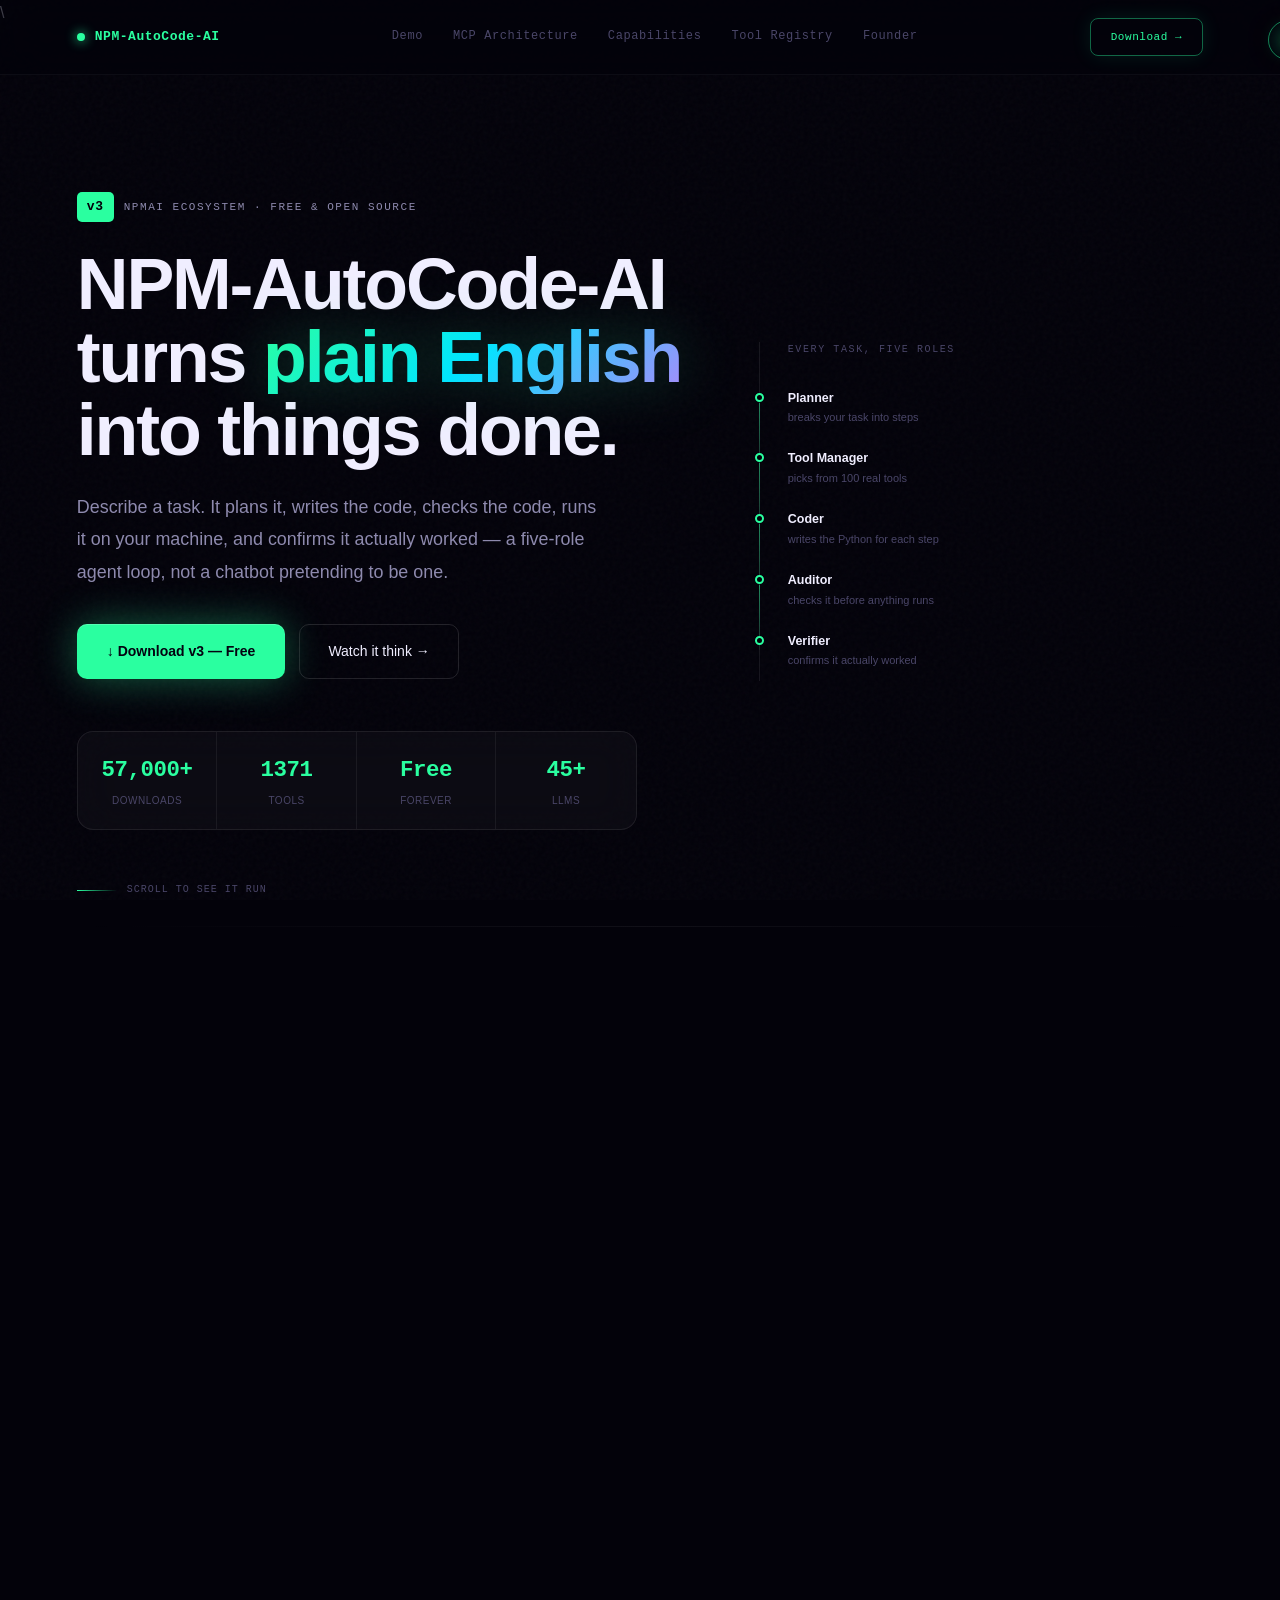
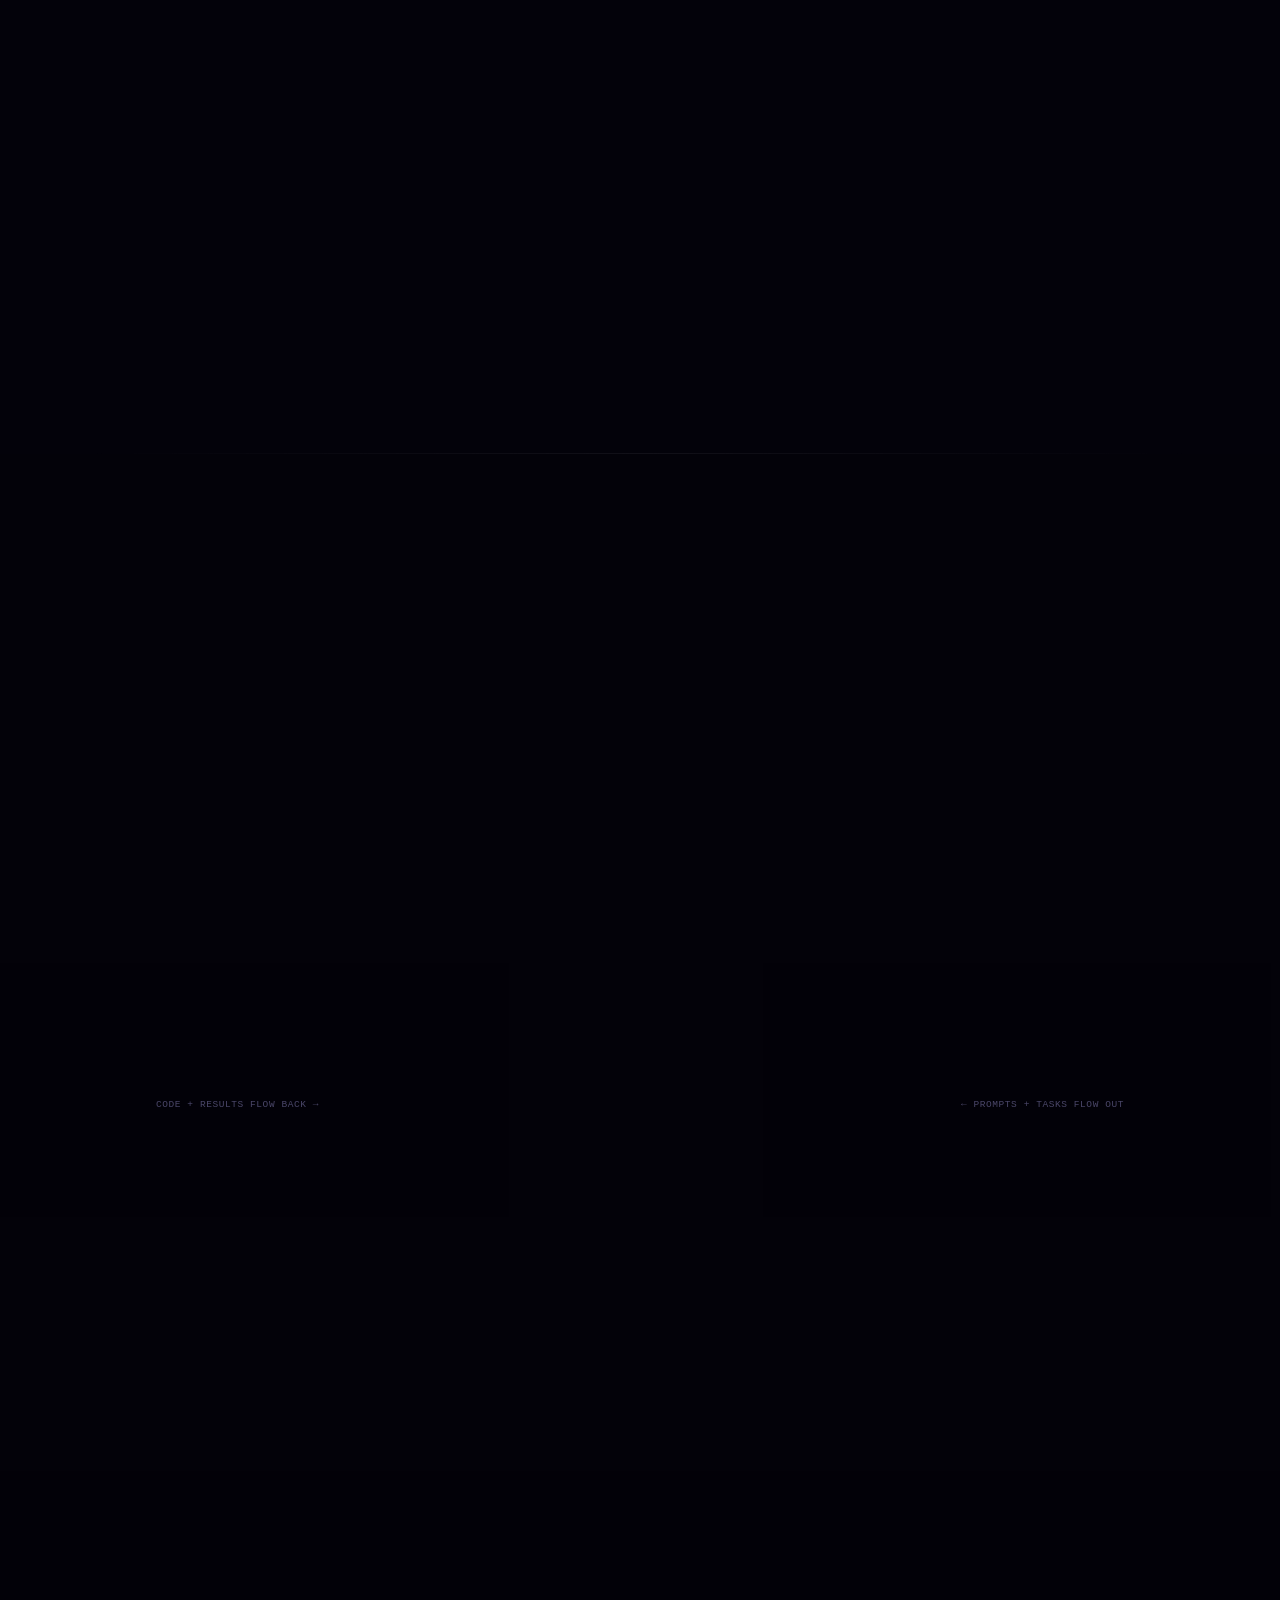
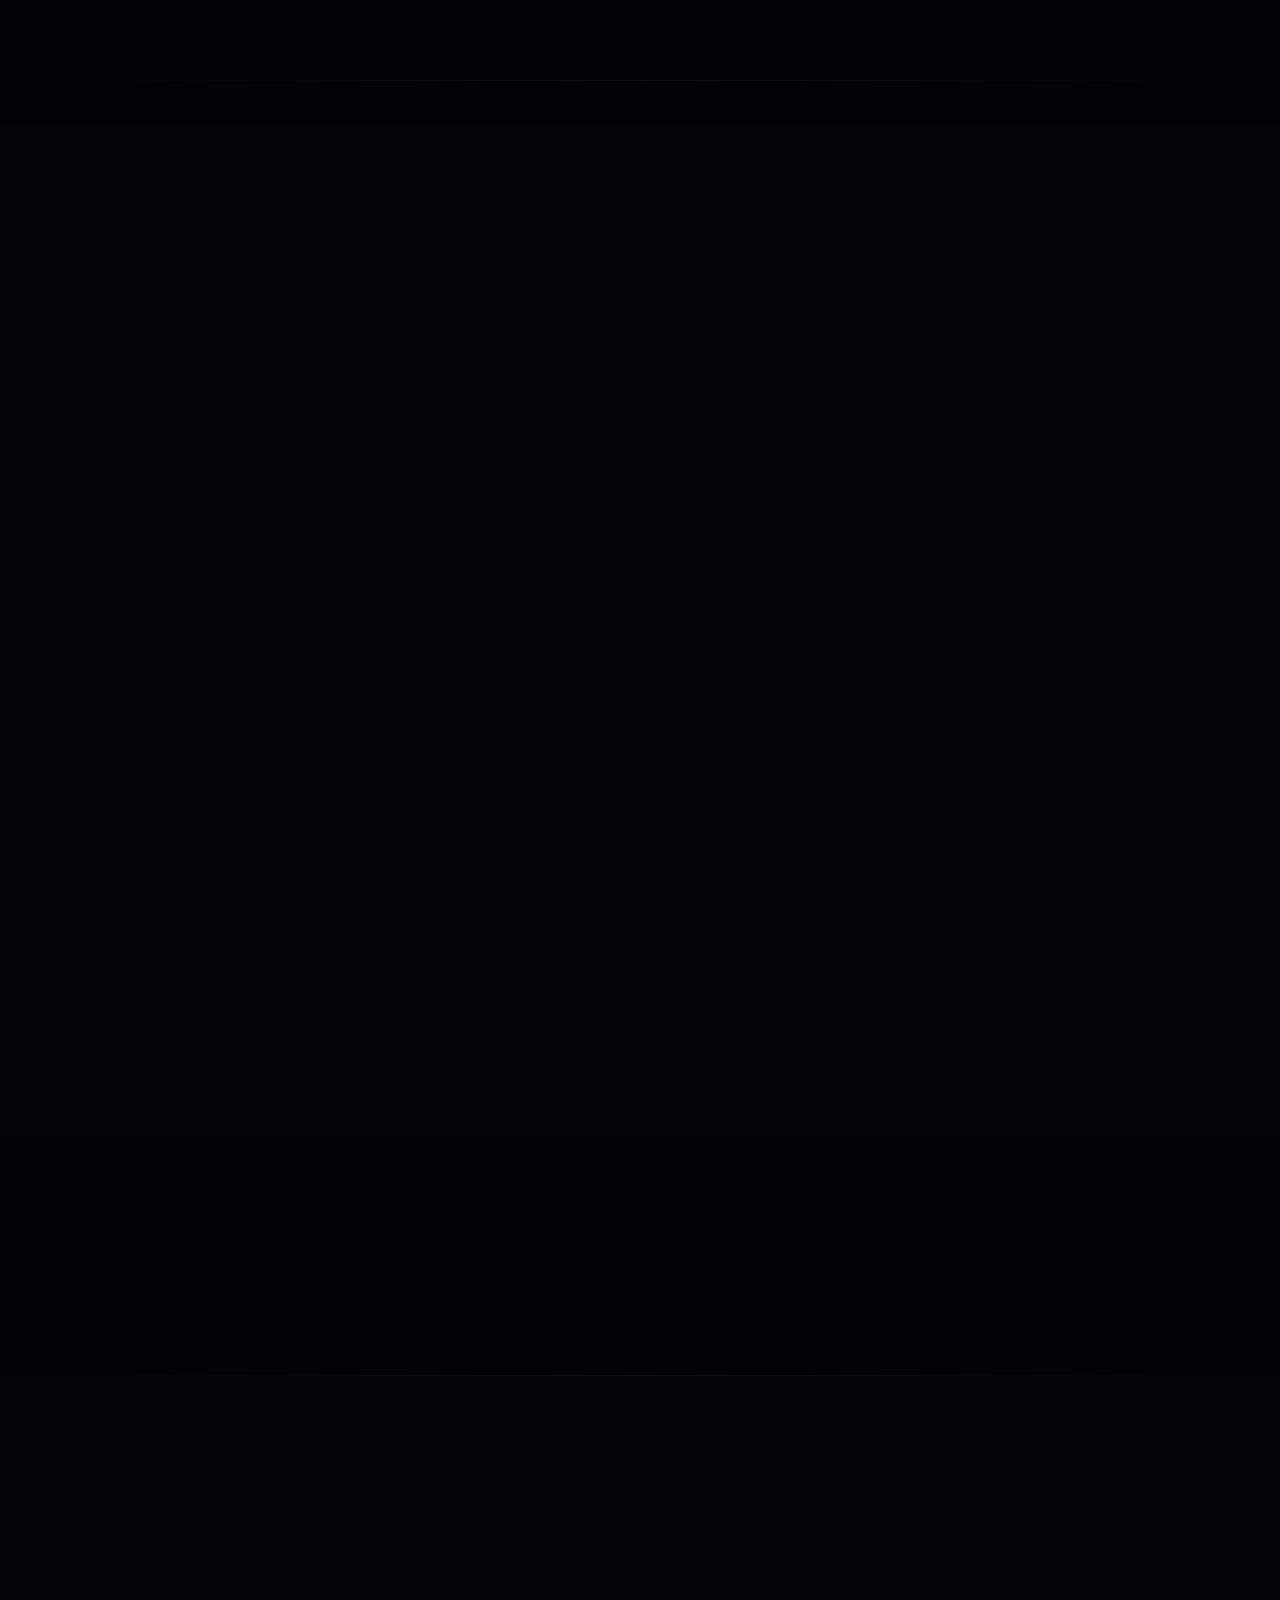
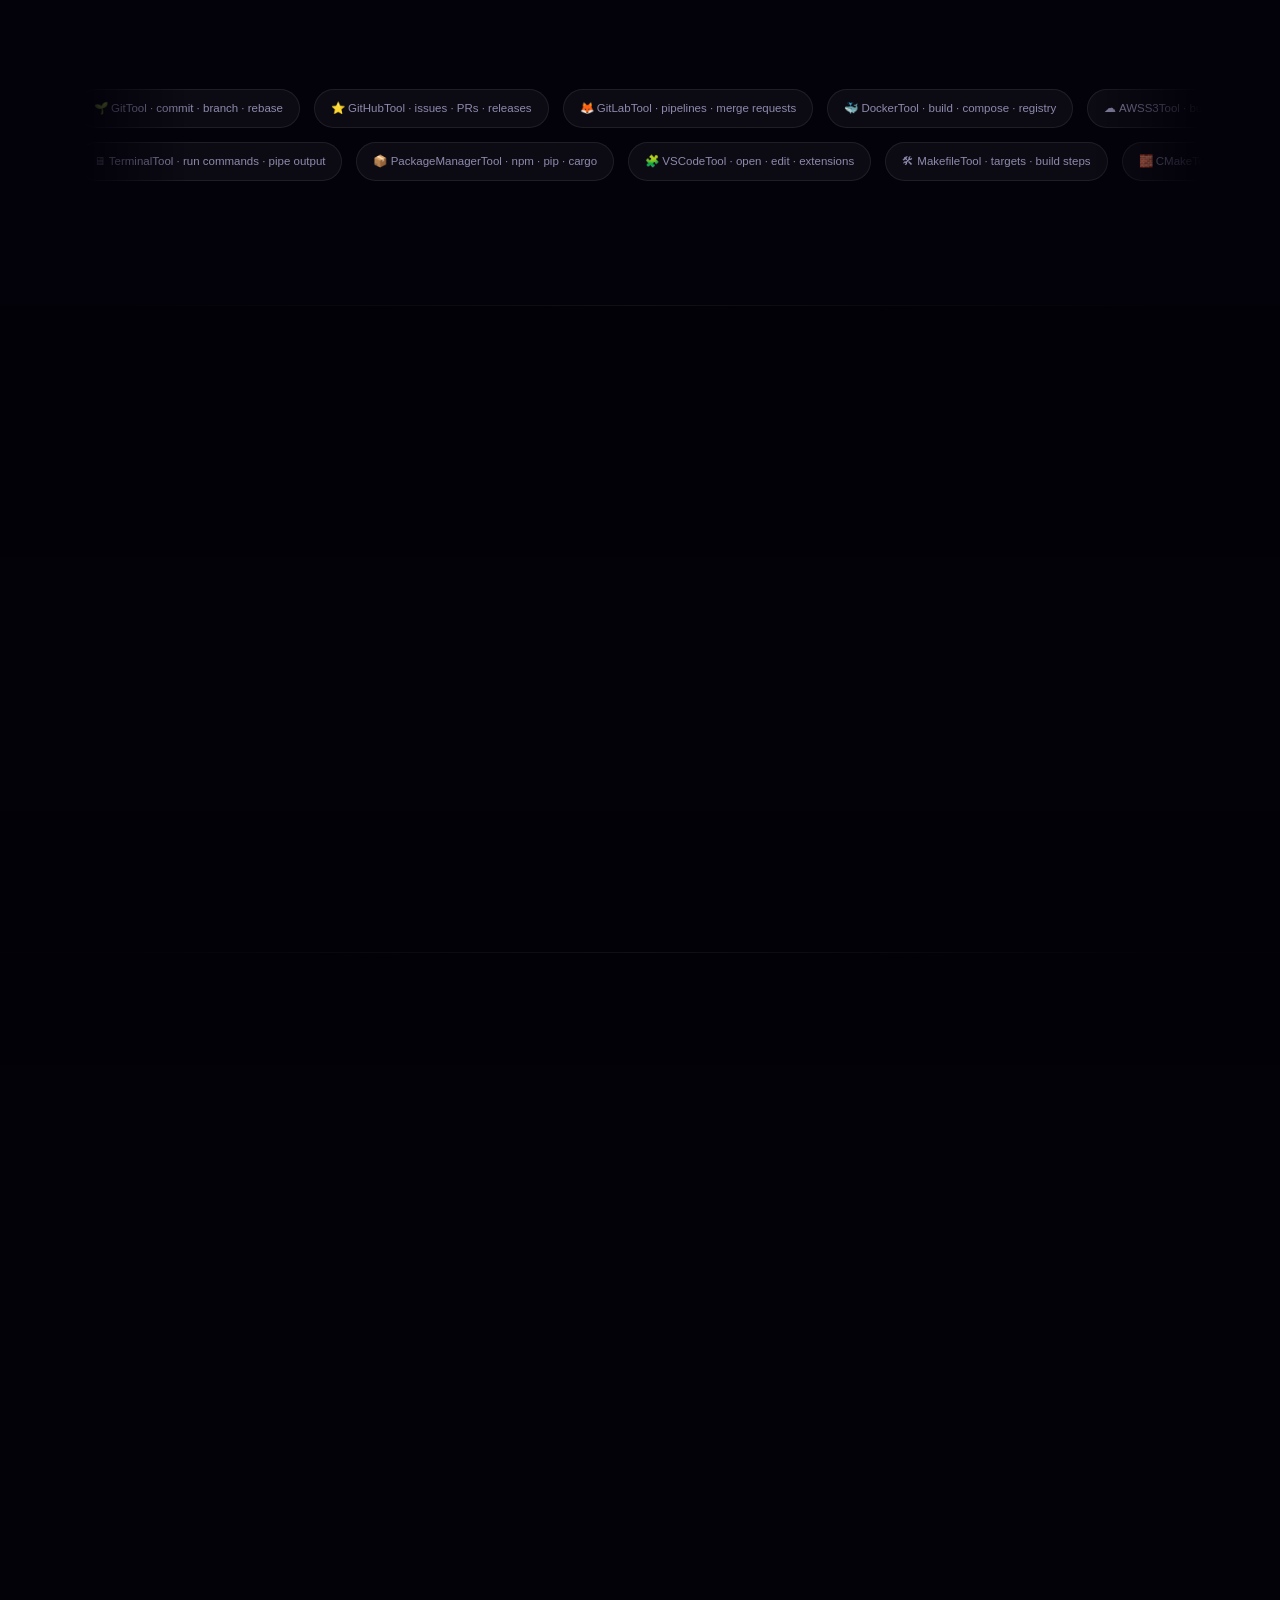
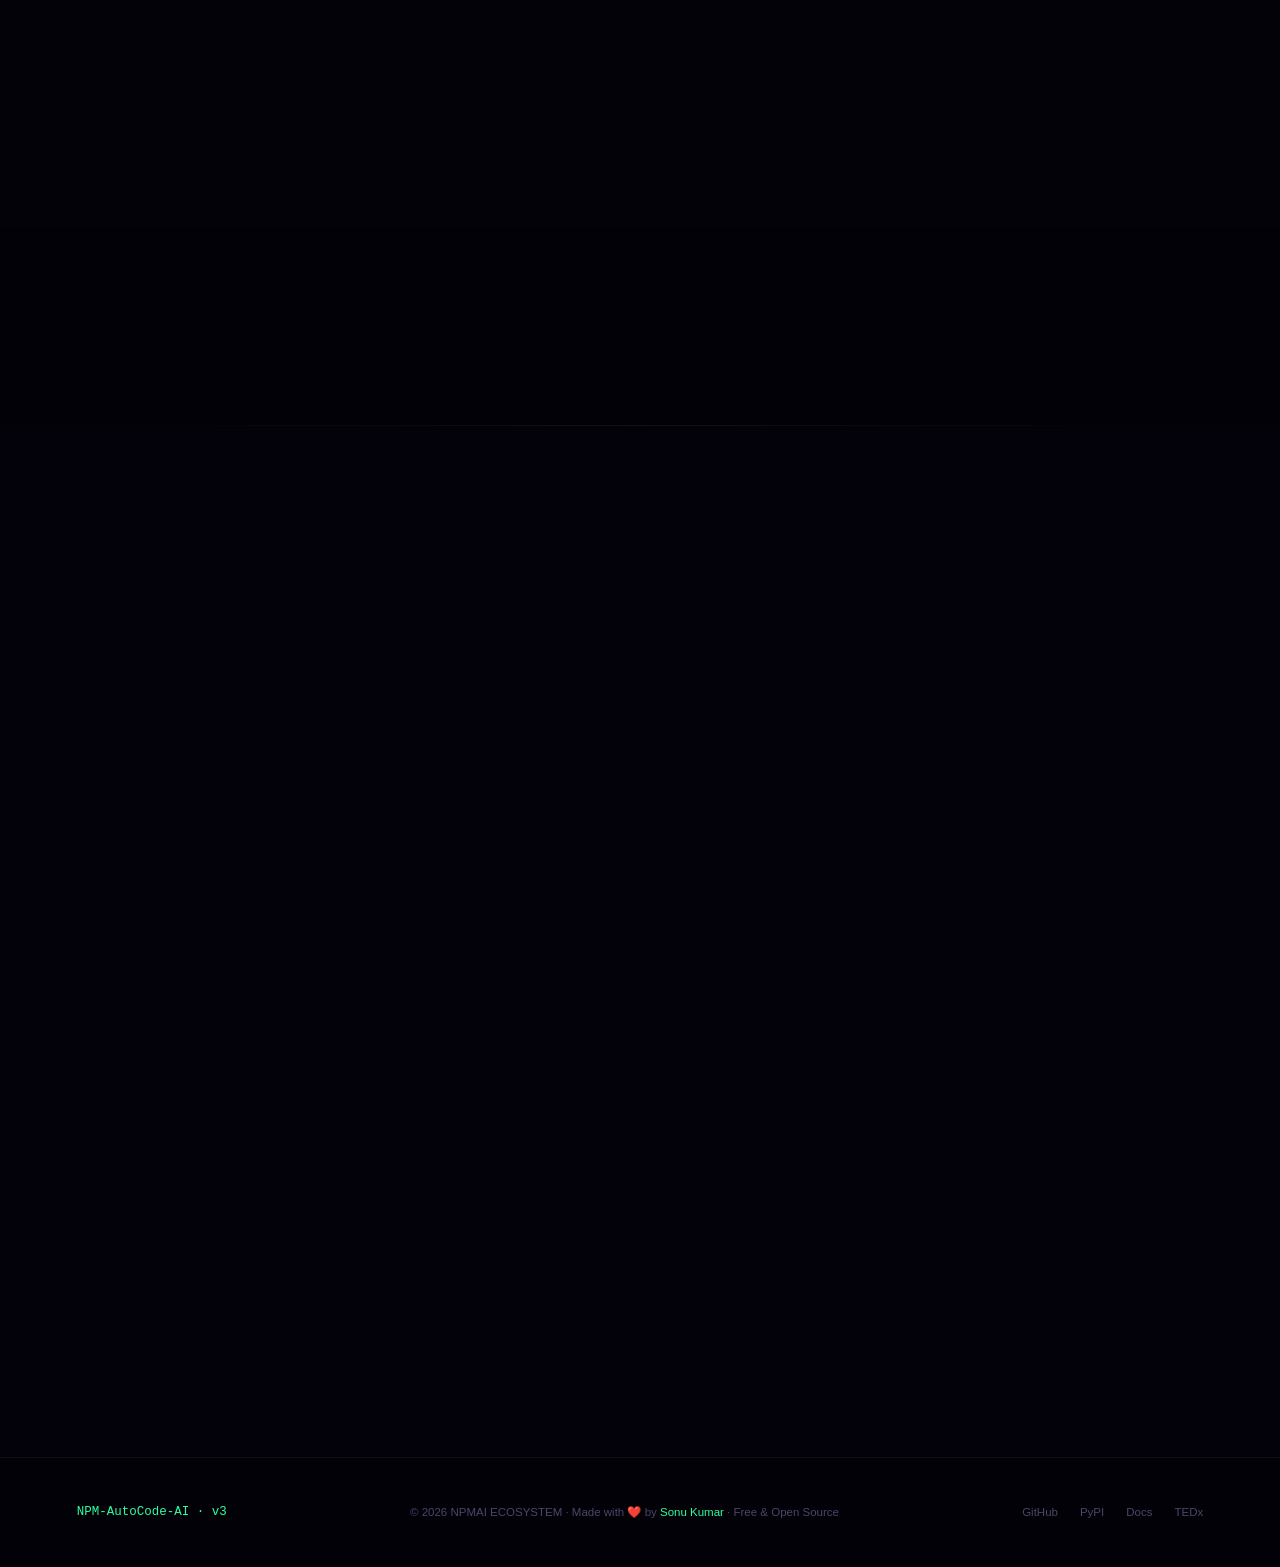
==== commit a7353cfa: "Update NPM_AutoCode_AI.html" ====
--- a/Docs/templates/NPM_AutoCode_AI.html
+++ b/Docs/templates/NPM_AutoCode_AI.html
@@ -1,12 +1,13 @@
+\
 <!DOCTYPE html>
-<html lang="en">
-<head>
-<meta charset="UTF-8"/>
-<meta name="viewport" content="width=device-width, initial-scale=1.0"/>
+<!-- saved from url=(0030)https://npmcodeai.netlify.app/ -->
+<html lang="en"><head><meta http-equiv="Content-Type" content="text/html; charset=UTF-8">
+
+<meta name="viewport" content="width=device-width, initial-scale=1.0">
 <title>NPM-AutoCode-AI — v3 · NPMAI Ecosystem</title>
-<link rel="preconnect" href="https://fonts.googleapis.com"/>
-<link href="https://fonts.googleapis.com/css2?family=Space+Grotesk:wght@300;400;500;600;700&family=Space+Mono:ital,wght@0,400;0,700;1,400&display=swap" rel="stylesheet"/>
-<script src="https://cdnjs.cloudflare.com/ajax/libs/three.js/r128/three.min.js"></script>
+<link rel="preconnect" href="https://fonts.googleapis.com/">
+<link href="./NPM-AutoCode-AI — v3 · NPMAI Ecosystem_files/css2" rel="stylesheet">
+<script src="./NPM-AutoCode-AI — v3 · NPMAI Ecosystem_files/three.min.js.download"></script>
 <style>
 *,*::before,*::after{box-sizing:border-box;margin:0;padding:0;}
 :root{
@@ -442,37 +443,37 @@
 </style>
 </head>
 <body>
-<canvas id="three-canvas"></canvas>
-<div id="cursor"></div>
-<div id="cursor-ring"></div>
+<canvas id="three-canvas" width="1920" height="945" style="width: 1920px; height: 945px;"></canvas>
+<div id="cursor" style="left: 1288px; top: 40px; width: 12px; height: 12px;"></div>
+<div id="cursor-ring" style="left: 1287.94px; top: 40.0358px; width: 40px; height: 40px; border-color: rgba(42, 255, 160, 0.5);"></div>
 
 <div class="wrap">
 
 <nav>
   <div class="nav-logo"><div class="nav-logo-dot"></div>NPM-AutoCode-AI</div>
   <div class="nav-links">
-    <a href="#demo">Demo</a>
-    <a href="#mcp-arch">MCP Architecture</a>
-    <a href="#features">Capabilities</a>
-    <a href="#tools">Tool Registry</a>
-    <a href="#founder">Founder</a>
-  </div>
-  <a href="https://github.com/npmaiecosystem/NPM-AutoCode-AI/releases/download/v3.0/NPM_AutoCode_AI.zip" class="nav-cta" download>Get v3 →</a>
+    <a href="https://npmcodeai.netlify.app/#demo">Demo</a>
+    <a href="https://npmcodeai.netlify.app/#mcp-arch">MCP Architecture</a>
+    <a href="https://npmcodeai.netlify.app/#features">Capabilities</a>
+    <a href="https://npmcodeai.netlify.app/#tools">Tool Registry</a>
+    <a href="https://npmcodeai.netlify.app/#founder">Founder</a>
+  </div>
+  <a href="https://npmcodeai.netlify.app/#download" class="nav-cta" download="">Download →</a>
 </nav>
 
 <!-- HERO -->
 <section id="hero">
   <div>
-    <div class="hero-version-tag"><span class="v-big">v3</span><span class="v-txt">NPMAI Ecosystem · Free & Open Source</span></div>
+    <div class="hero-version-tag"><span class="v-big">v3</span><span class="v-txt">NPMAI Ecosystem · Free &amp; Open Source</span></div>
     <h1 class="hero-title">NPM-AutoCode-AI<br>turns <span class="grad">plain English</span><br>into things done.</h1>
     <p class="hero-sub">Describe a task. It plans it, writes the code, checks the code, runs it on your machine, and confirms it actually worked — a five-role agent loop, not a chatbot pretending to be one.</p>
     <div class="hero-actions">
-      <a href="https://github.com/npmaiecosystem/NPM-AutoCode-AI/releases/download/v3.0/NPM_AutoCode_AI.zip" class="btn-primary" download>↓ Download v3 — Free</a>
-      <a href="#demo" class="btn-ghost">Watch it think →</a>
+      <a href="https://npmcodeai.netlify.app/#download" class="btn-primary" download="">↓ Download v3 — Free</a>
+      <a href="https://npmcodeai.netlify.app/#demo" class="btn-ghost">Watch it think →</a>
     </div>
     <div class="stats-strip">
-      <div class="stat"><div class="stat-num" data-count="57000">0</div><div class="stat-lbl">Downloads</div></div>
-      <div class="stat"><div class="stat-num">100</div><div class="stat-lbl">Tools</div></div>
+      <div class="stat"><div class="stat-num" data-count="57000">57,000+</div><div class="stat-lbl">Downloads</div></div>
+      <div class="stat"><div class="stat-num">1371</div><div class="stat-lbl">Tools</div></div>
       <div class="stat"><div class="stat-num">Free</div><div class="stat-lbl">Forever</div></div>
       <div class="stat"><div class="stat-num">45+</div><div class="stat-lbl">LLMs</div></div>
     </div>
@@ -528,7 +529,7 @@
           </div>
           <div class="app-log" id="demo-log"><div class="log-header">Execution Logs</div></div>
           <div class="app-input-bar">
-            <input class="app-input-field" id="demo-input" type="text" placeholder="Describe your automation task…"/>
+            <input class="app-input-field" id="demo-input" type="text" placeholder="Describe your automation task…">
             <button class="app-run" id="demo-run-btn" onclick="runDemo()">▶ Run</button>
             <button class="app-kill" onclick="killDemo()">■ Kill</button>
           </div>
@@ -541,7 +542,7 @@
       <button class="tool-chip" onclick="selectChip(2,this)">🌐 Scrape → Excel</button>
       <button class="tool-chip" onclick="selectChip(3,this)">📧 Bulk email from CSV</button>
       <button class="tool-chip" onclick="selectChip(4,this)">⭐ Open a GitHub issue</button>
-      <button class="tool-chip" onclick="selectChip(5,this)">🔒 Zip & sort PDFs</button>
+      <button class="tool-chip" onclick="selectChip(5,this)">🔒 Zip &amp; sort PDFs</button>
       <button class="tool-chip" onclick="selectChip(6,this)">☁ List S3 objects</button>
       <button class="tool-chip" onclick="selectChip(7,this)">🐳 Rebuild a Docker image</button>
       <button class="tool-chip" onclick="selectChip(8,this)">💳 Pull Stripe payouts</button>
@@ -567,9 +568,9 @@
   <div class="relay reveal">
     <div class="relay-node"><span class="rn-icon">🖥</span><div class="rn-title">Your Desktop</div><div class="rn-sub">executes locally</div></div>
     <div class="relay-link"></div>
-    <div class="relay-node"><span class="rn-icon">🛰</span><div class="rn-title">MCP Server</div><div class="rn-sub">plan · route · verify</div></div>
+    <div class="relay-node"><span class="rn-icon">🛰</span><div class="rn-title">MCP Server(Hosted by NPMAI ECOSYSTEM)</div><div class="rn-sub">Connect your web browser LLMs to your desktop</div></div>
     <div class="relay-link rev"></div>
-    <div class="relay-node"><span class="rn-icon">🤖</span><div class="rn-title">Claude / Grok</div><div class="rn-sub">thinks, writes, reviews</div></div>
+    <div class="relay-node"><span class="rn-icon">🤖</span><div class="rn-title">Claude / Grok and others</div><div class="rn-sub">thinks, writes, reviews</div></div>
   </div>
   <div class="relay-label" style="max-width:980px;margin:-40px auto 60px;">
     <span>Code + results flow back →</span><span>← Prompts + tasks flow out</span>
@@ -593,6 +594,8 @@
     <div class="section-eyebrow">Capabilities</div>
     <h2 class="section-title">Built to compete.<br>Free to use.</h2>
     <p class="section-desc">Everything a coding agent should do — on your own machine, with a GUI, for everyone.</p>
+    <p class="section-desc">A System which can automate everything without needed of API_Key.</p>
+    <p class="section-desc">A System by which you can automate your Local Machine from AI Websites like claude.com, grok.com</p>
   </div>
   <div class="features-grid">
     <div class="feat-card reveal reveal-d1" style="--card-accent:linear-gradient(90deg,transparent,var(--mint),transparent)">
@@ -634,7 +637,7 @@
 <section id="tools">
   <div style="text-align:center;margin-bottom:52px;" class="reveal">
     <div class="section-eyebrow" style="justify-content:center;">Tool Registry</div>
-    <h2 class="section-title">100 Tools. Zero Setup.</h2>
+    <h2 class="section-title">1371 Tools. Zero Setup.</h2>
     <p style="color:var(--mid);font-size:14.5px;max-width:520px;margin:0 auto;">Every tool below is available automatically. Just describe the task — the agent picks what it needs.</p>
   </div>
   <div class="tools-marquee-wrap">
@@ -718,7 +721,7 @@
   <div class="founder-grid reveal">
     <div class="founder-left">
       <div class="founder-avatar-wrap">
-        <img src="https://i.ibb.co/rGJ6bGHc/Sonu2.jpg" alt="Sonu Kumar" class="founder-avatar" loading="lazy"/>
+        <img src="./NPM-AutoCode-AI — v3 · NPMAI Ecosystem_files/Sonu2.jpg" alt="Sonu Kumar" class="founder-avatar" loading="lazy">
         <div class="founder-avatar-ring"></div>
       </div>
       <div class="founder-name">Sonu Kumar 🇮🇳</div>
@@ -749,7 +752,7 @@
       </div>
       <div class="timeline">
         <div class="tl-item"><div class="tl-dot">🧒</div><div><div class="tl-age">Age 9</div><div class="tl-title">Started Teaching Nursery Kids</div><div class="tl-desc">While in 4th grade, taught nursery children — planting the seed for education equity.</div></div></div>
-        <div class="tl-item"><div class="tl-dot">🔥</div><div><div class="tl-age">Age 11 — "Bihar Viral Boy"</div><div class="tl-title">Challenged Bihar's Chief Minister</div><div class="tl-desc">Raised education & liquor ban issues. Went viral nationally. Received support from Cabinet Ministers, Bollywood actors & ALLEN Institute founder.</div></div></div>
+        <div class="tl-item"><div class="tl-dot">🔥</div><div><div class="tl-age">Age 11 — "Bihar Viral Boy"</div><div class="tl-title">Challenged Bihar's Chief Minister</div><div class="tl-desc">Raised education &amp; liquor ban issues. Went viral nationally. Received support from Cabinet Ministers, Bollywood actors &amp; ALLEN Institute founder.</div></div></div>
         <div class="tl-item"><div class="tl-dot">🎤</div><div><div class="tl-age">Age 13</div><div class="tl-title">TEDx Speaker</div><div class="tl-desc">One of India's youngest TEDx speakers — rural education and using tech to bridge India's urban-rural divide.</div></div></div>
         <div class="tl-item"><div class="tl-dot">💻</div><div><div class="tl-age">Age 13-15</div><div class="tl-title">Founded NPMAI ECOSYSTEM</div><div class="tl-desc">Self-taught, zero CS background. Built the entire ecosystem on free cloud infrastructure.</div></div></div>
         <div class="tl-item"><div class="tl-dot">📄</div><div><div class="tl-age">2026</div><div class="tl-title">10 Research Papers Published</div><div class="tl-desc">Spanning AI/agent architecture, chemistry, mathematics, and constitutional/political science.</div></div></div>
@@ -772,19 +775,21 @@
       <div class="dl-step"><div class="dl-step-n">3</div><p>Run .exe</p></div>
       <div class="dl-step"><div class="dl-step-n">4</div><p>Start automating</p></div>
     </div>
-    <a href="https://github.com/npmaiecosystem/NPM-AutoCode-AI/releases/download/v3.0/NPM_AutoCode_AI.zip" class="btn-download" download>↓ Download NPM-AutoCode-AI v3</a>
-    <div class="dl-note">Windows · Free Forever · Open Source · NPMAI Ecosystem</div>
+    <a href="https://github.com/npmaiecosystem/NPM-AutoCode-AI/releases/download/v3.0.0/NPM-AutoCode-AI-windows.zip" class="btn-download" download="">↓ For Windows:- Download NPM-AutoCode-AI v3</a><br><br>
+    <a href="https://github.com/npmaiecosystem/NPM-AutoCode-AI/releases/download/v3.0.0/NPM-AutoCode-AI-linux.zip" class="btn-download" download="">↓ For Linux:- Download NPM-AutoCode-AI v3</a><br><br>
+    <a href="https://github.com/npmaiecosystem/NPM-AutoCode-AI/releases/download/v3.0.0/NPM-AutoCode-AI-macos.zip" class="btn-download" download="">↓ For Macos:- Download NPM-AutoCode-AI v3</a>
+    <div class="dl-note">Windows · Linux · Macos · Free Forever · Open Source · NPMAI Ecosystem</div>
     <div class="dl-methodology">57,000+ downloads — determined as per the LLM requests received on our npmai_LLM server; that's how we identified this figure.</div>
   </div>
 </section>
 
 <footer>
   <div class="footer-brand">NPM-AutoCode-AI · v3</div>
-  <div class="footer-mid">© 2026 NPMAI ECOSYSTEM · Made with ❤️ by <span>Sonu Kumar</span> · Free & Open Source</div>
+  <div class="footer-mid">© 2026 NPMAI ECOSYSTEM · Made with ❤️ by <span>Sonu Kumar</span> · Free &amp; Open Source</div>
   <div class="footer-links">
     <a href="https://github.com/sonuramashishnpm" target="_blank">GitHub</a>
     <a href="https://pypi.org/project/npmai" target="_blank">PyPI</a>
-    <a href="https://npmai.netlify.app" target="_blank">Docs</a>
+    <a href="https://npmai.netlify.app/" target="_blank">Docs</a>
     <a href="https://youtu.be/qWTkKsegx9c" target="_blank">TEDx</a>
   </div>
 </footer>
@@ -1126,5 +1131,5 @@
 }
 document.getElementById('demo-input').addEventListener('keypress',e=>{ if(e.key==='Enter') runDemo(); });
 </script>
-</body>
-</html>
+
+</body></html>
